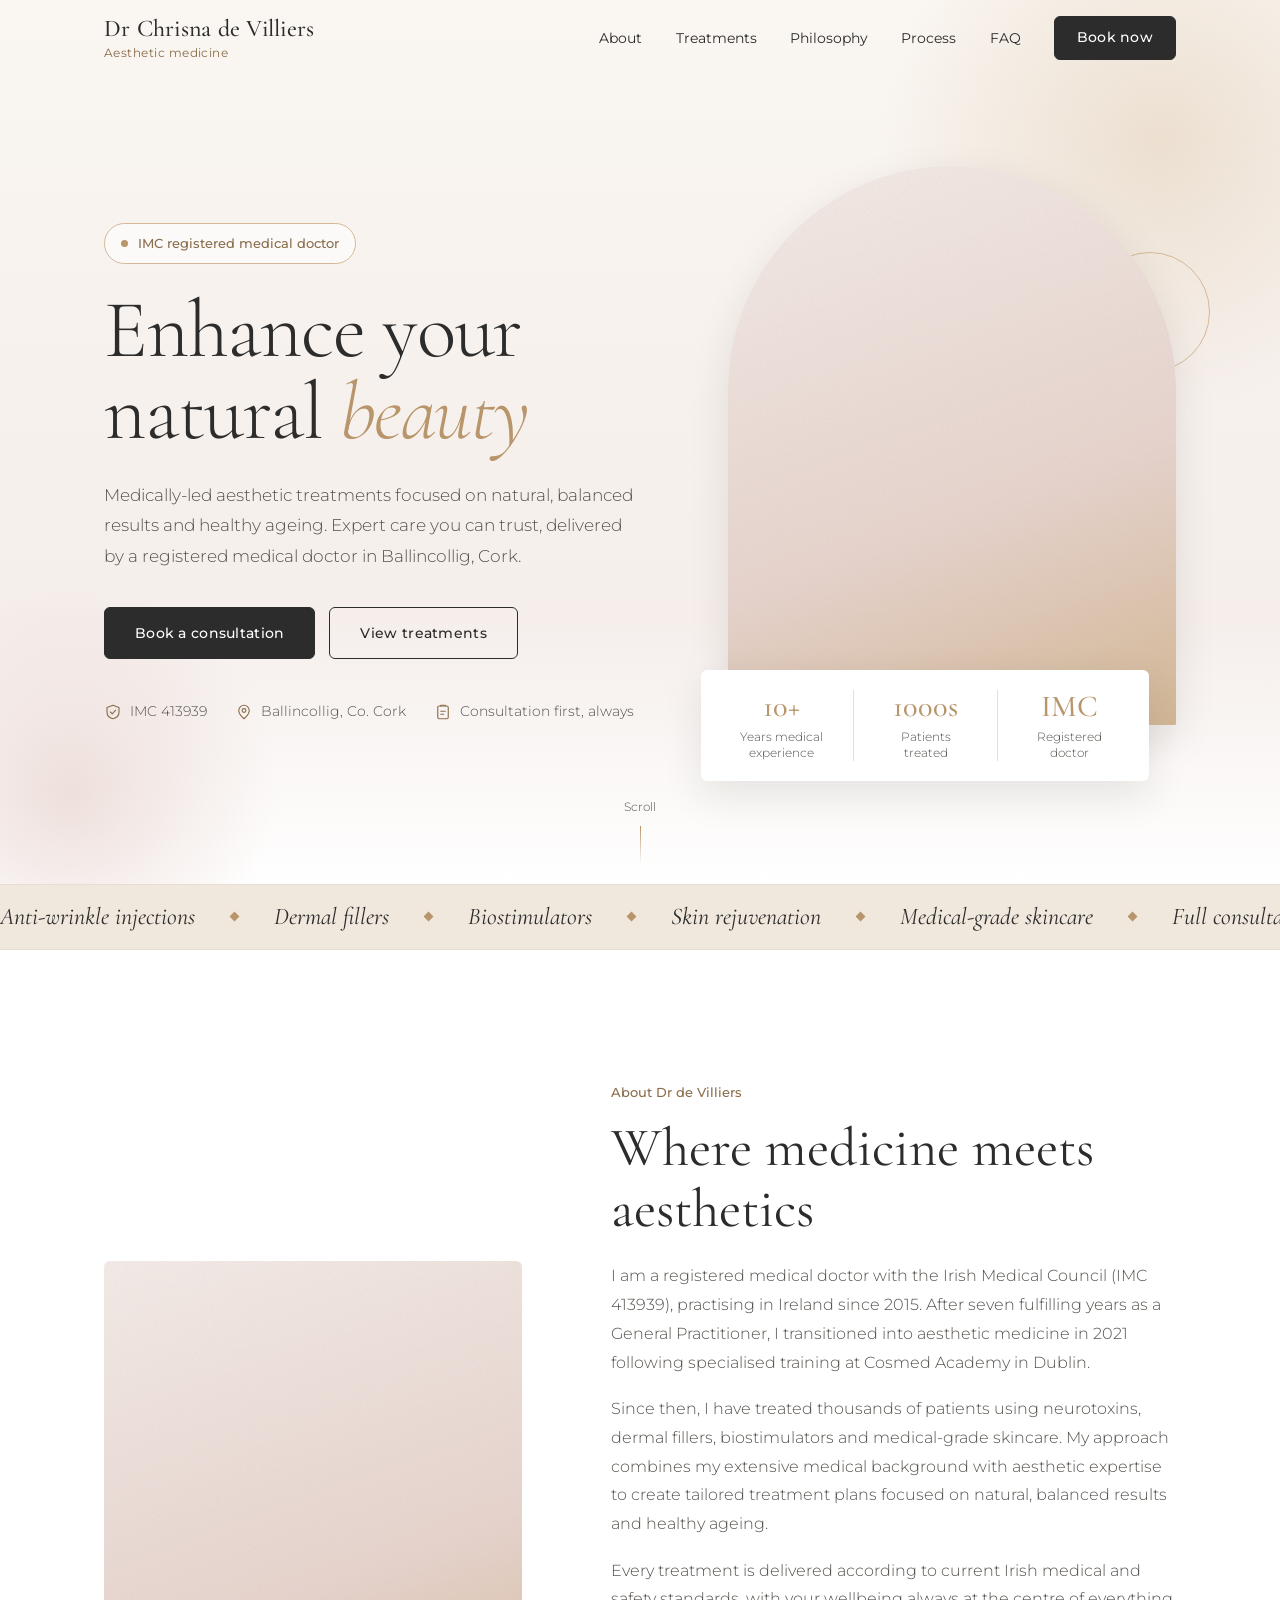
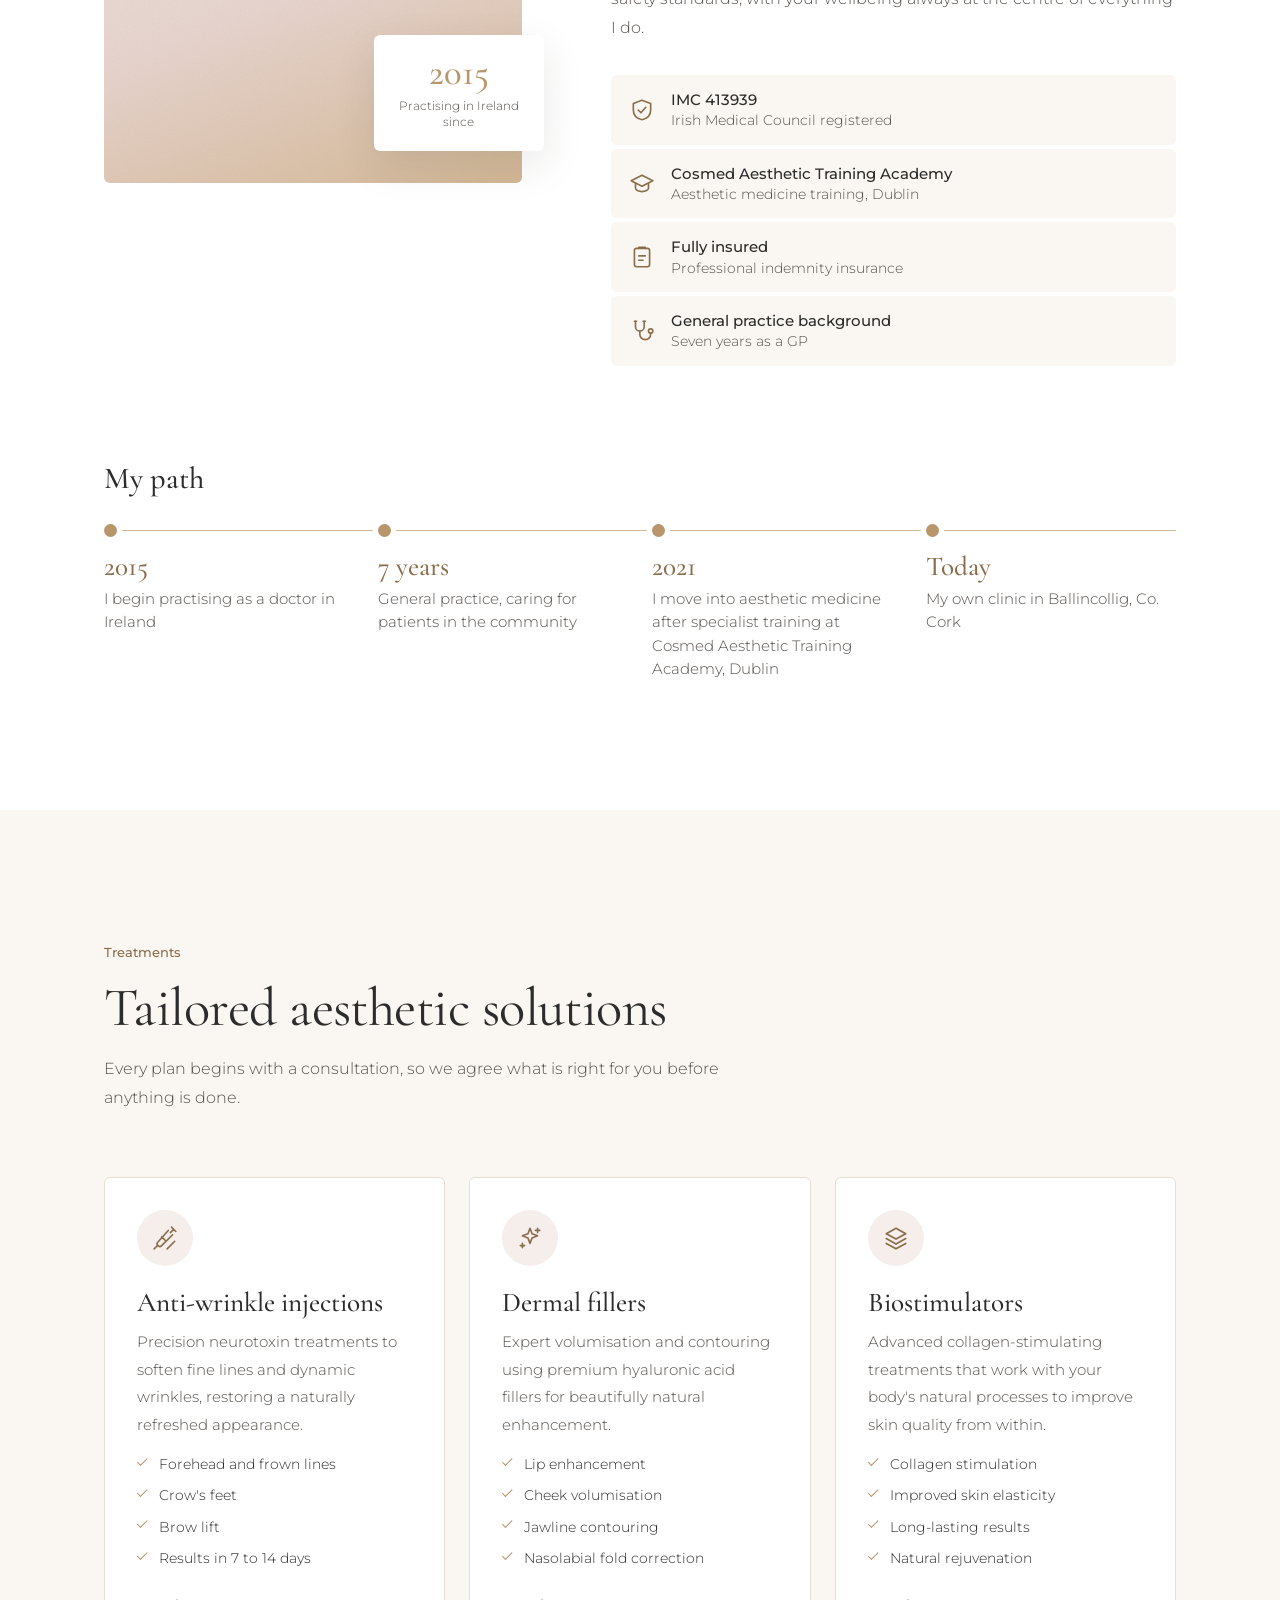
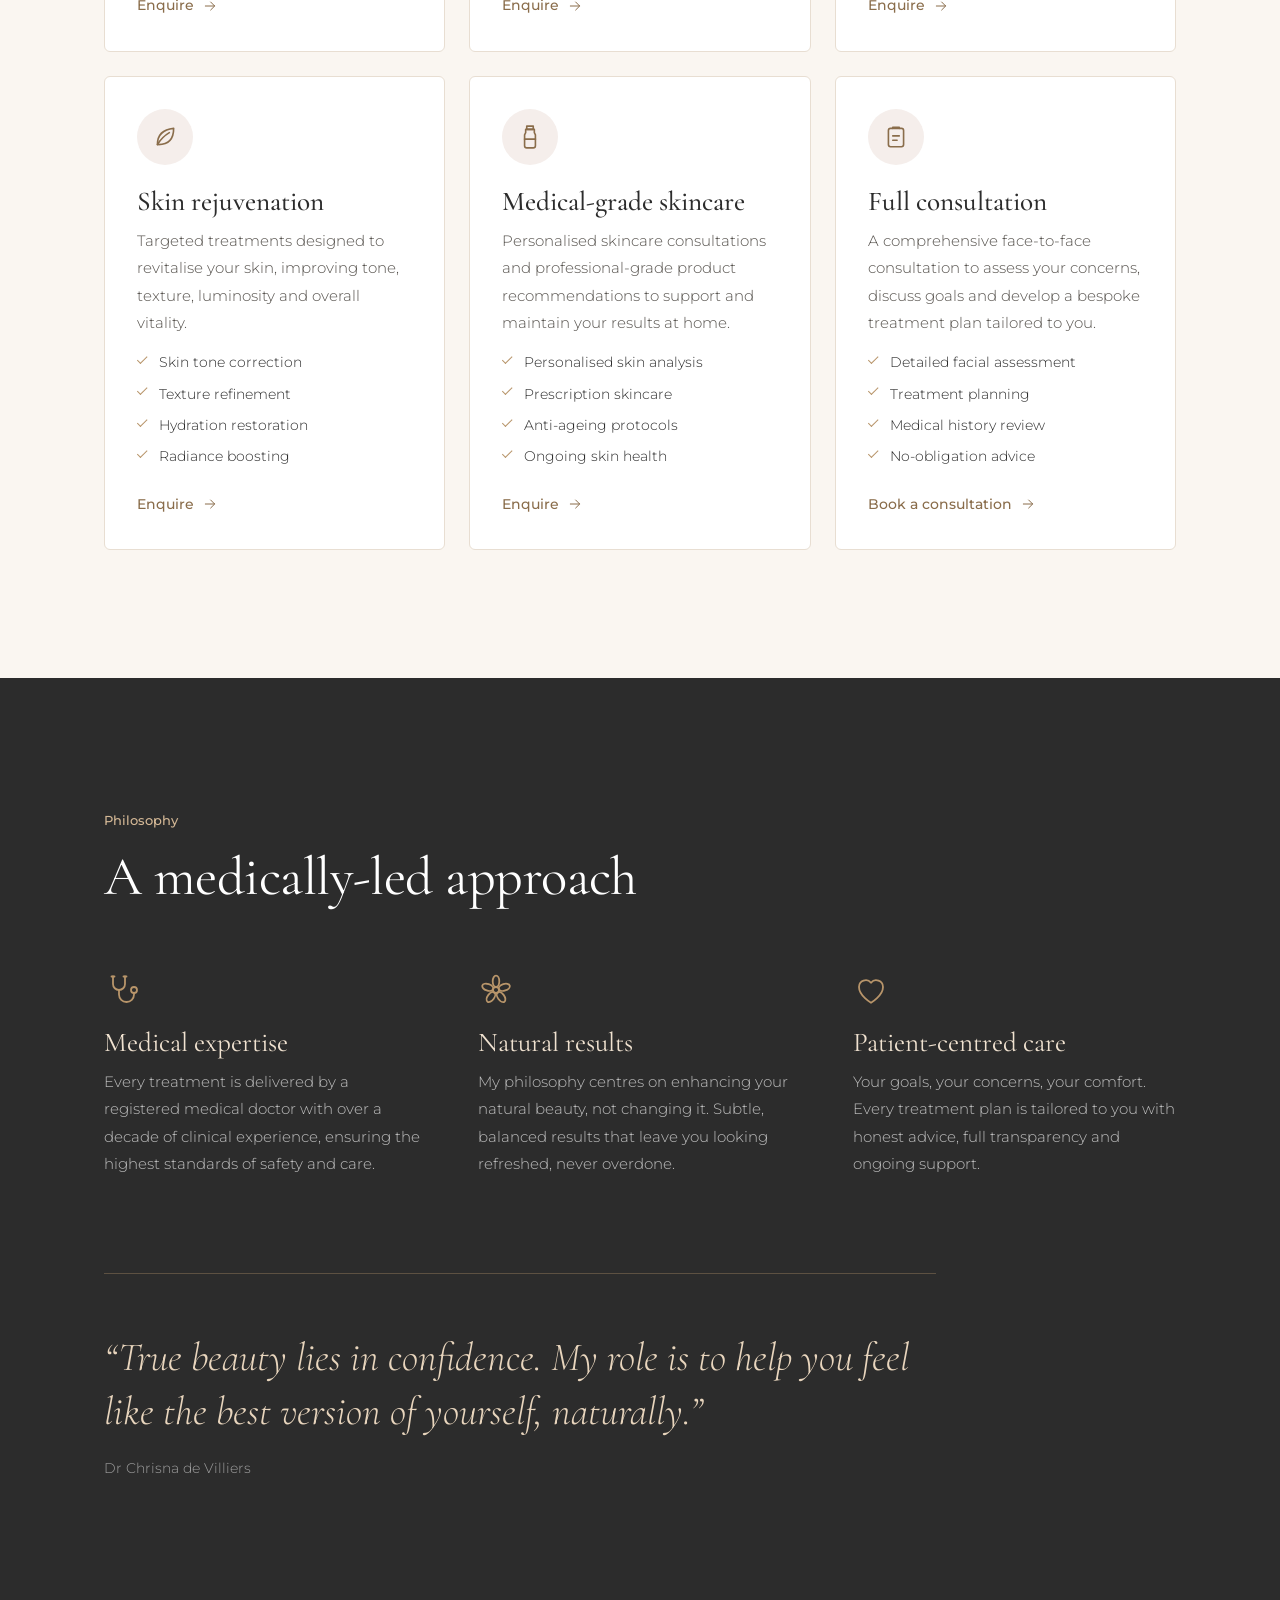
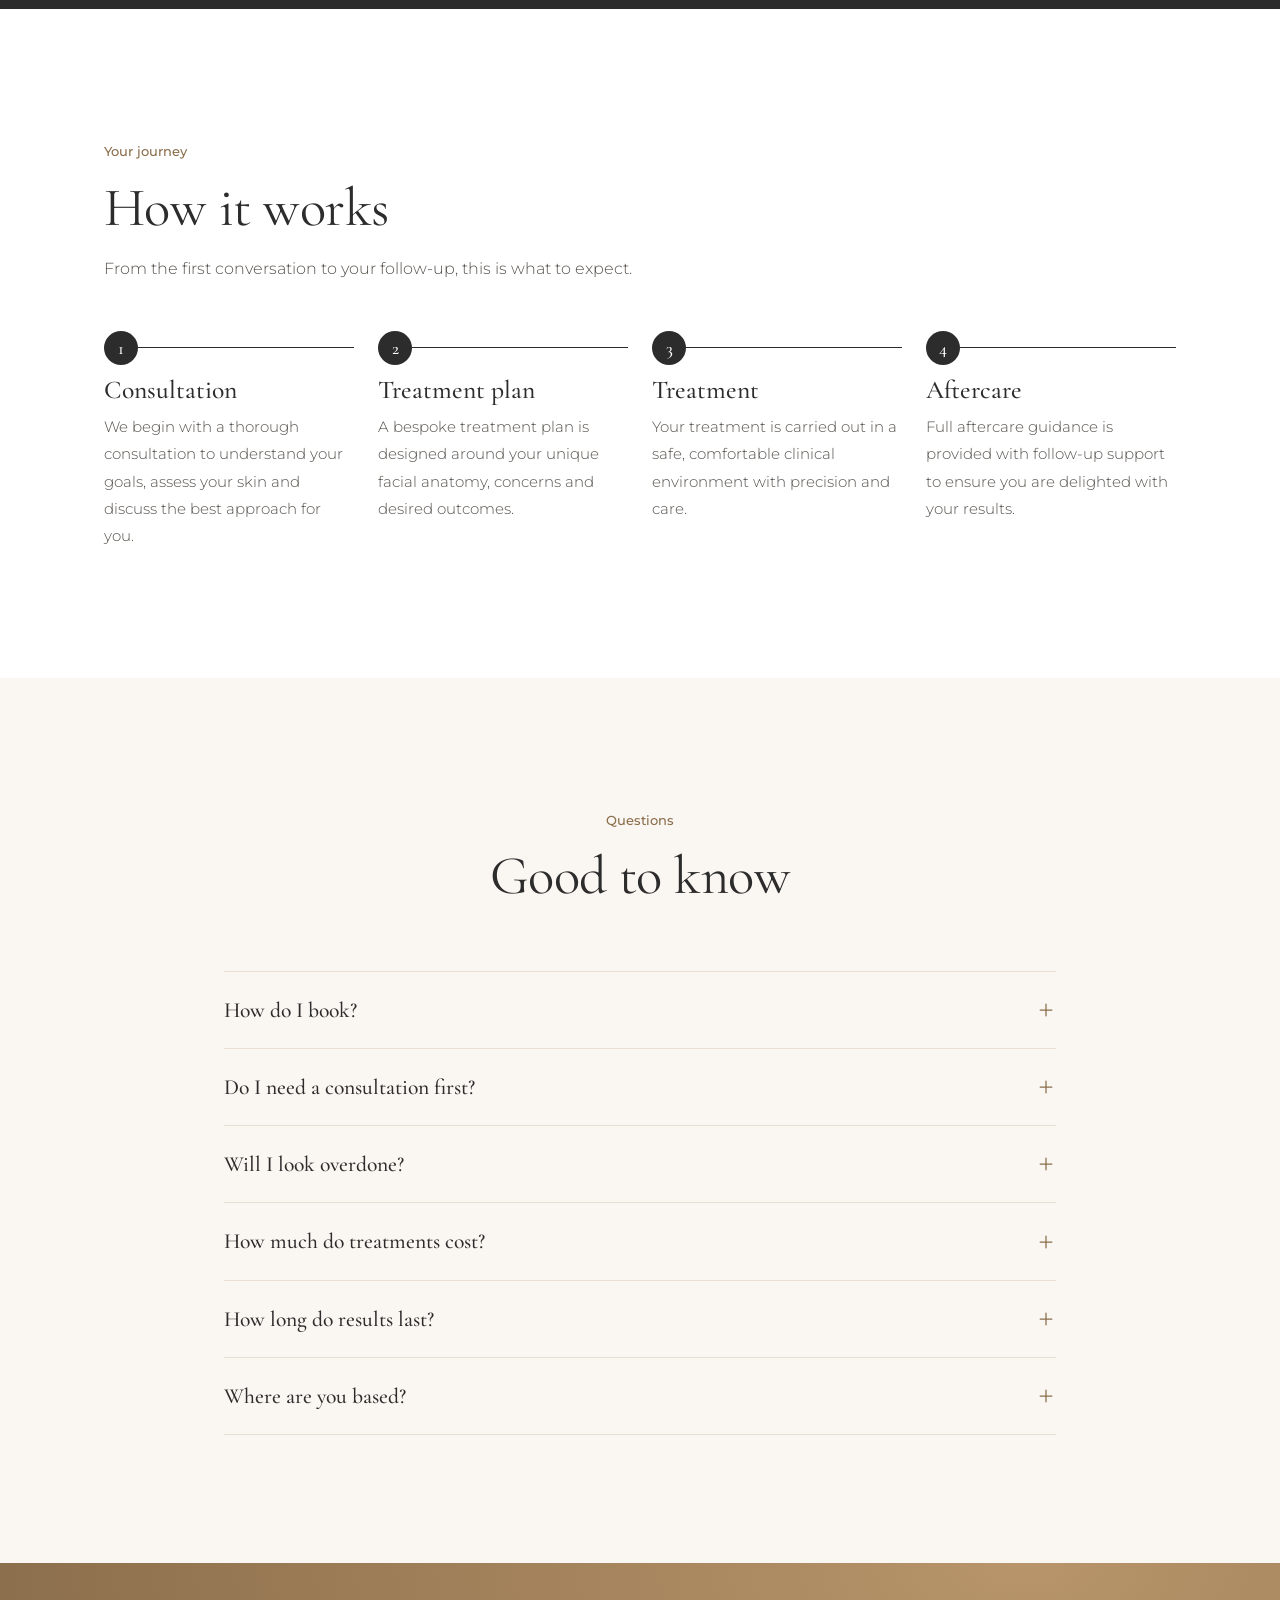
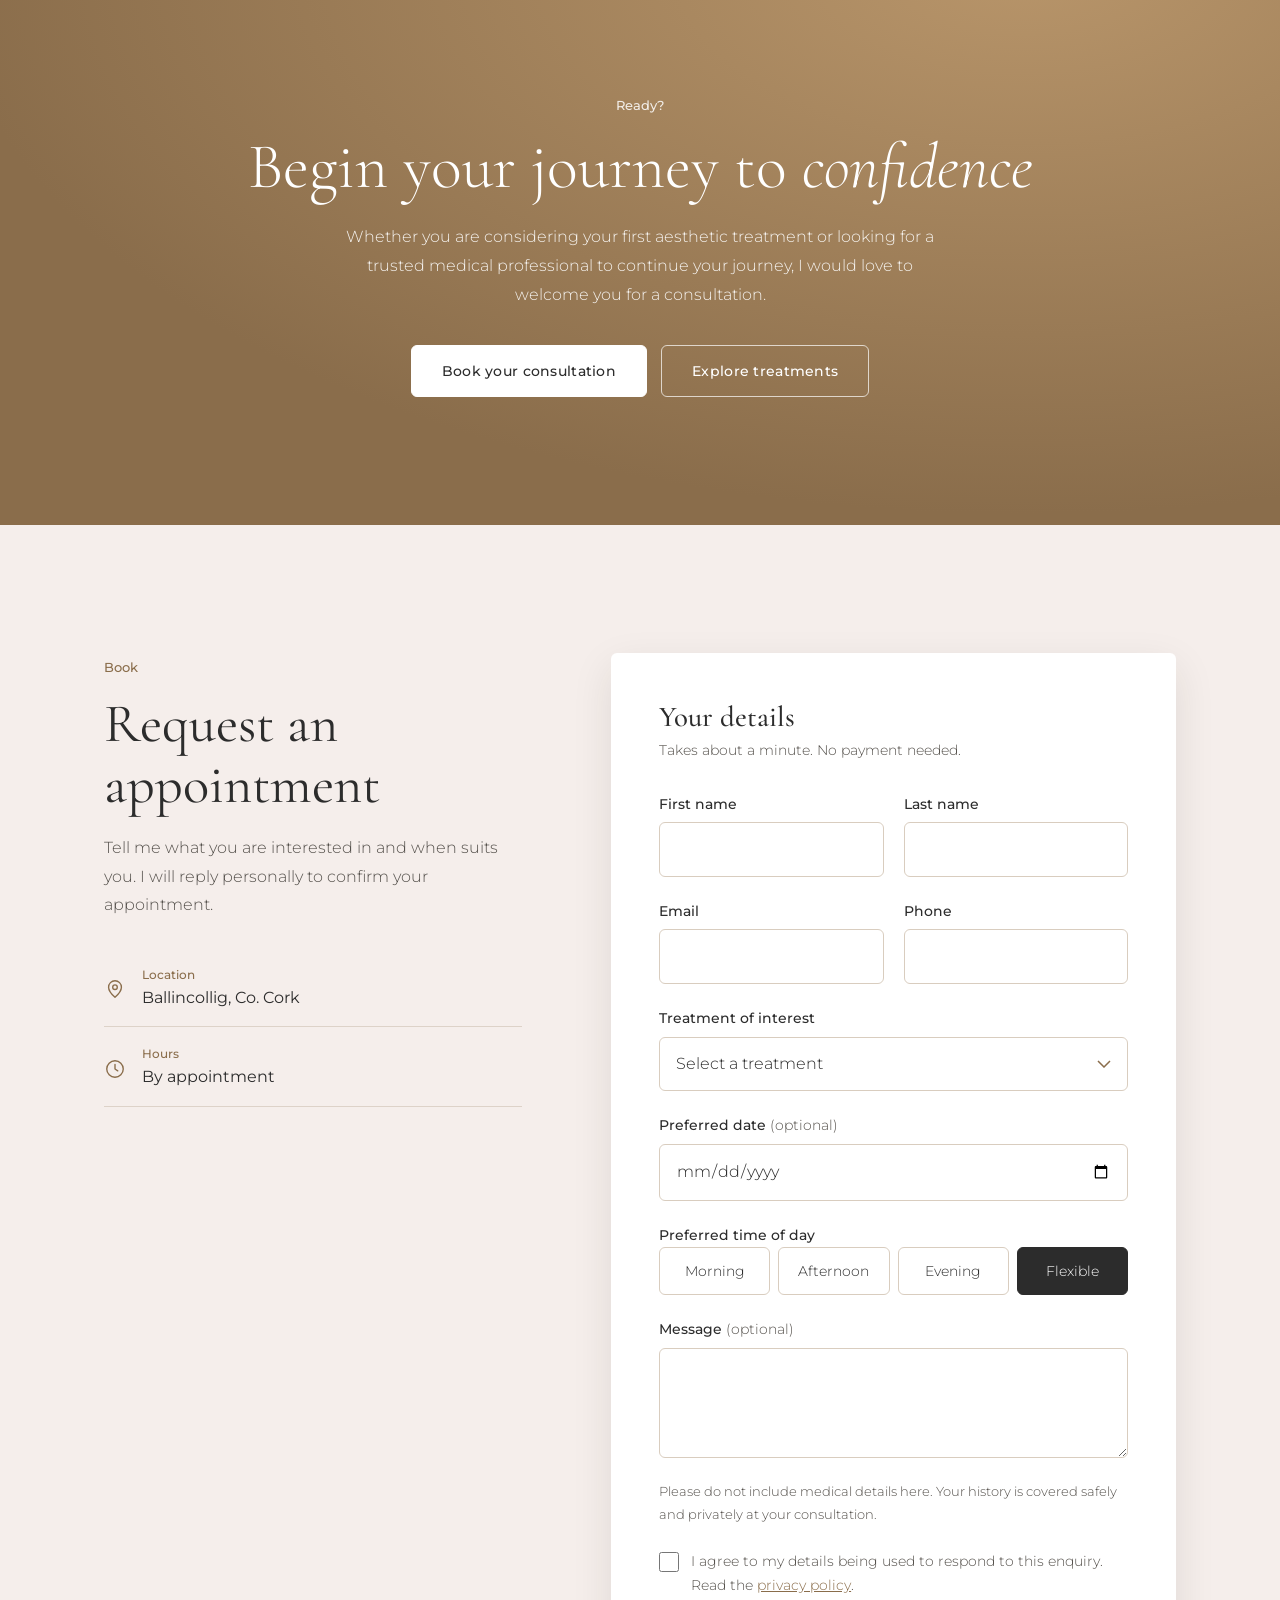
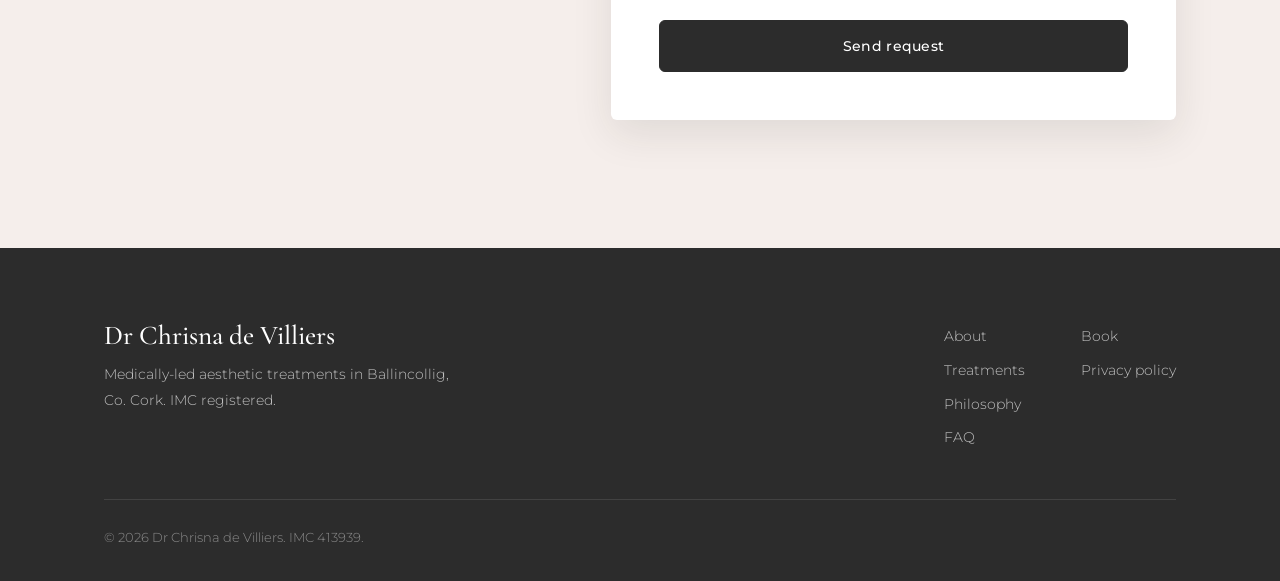
==== index.html @ b148765e "Restore her original features in the new design Back-to-top arrow, treatment strip, 2015 badge, full" ====
<!DOCTYPE html>
<html lang="en-IE">
<head>
    <meta charset="UTF-8">
    <meta name="viewport" content="width=device-width, initial-scale=1">
    <title>Dr Chrisna de Villiers | Aesthetic medicine, Ballincollig, Cork</title>
    <meta name="description" content="Medically-led aesthetic treatments in Ballincollig, Cork by IMC-registered doctor Dr Chrisna de Villiers. Anti-wrinkle injections, dermal fillers, biostimulators and medical-grade skincare.">
    <meta name="theme-color" content="#faf6f1">
    <meta property="og:type" content="website">
    <meta property="og:title" content="Dr Chrisna de Villiers | Aesthetic medicine, Cork">
    <meta property="og:description" content="Natural, balanced results from a registered medical doctor. Ballincollig, Co. Cork.">
    <meta property="og:locale" content="en_IE">
    <link rel="preconnect" href="https://fonts.googleapis.com">
    <link rel="preconnect" href="https://fonts.gstatic.com" crossorigin>
    <link href="https://fonts.googleapis.com/css2?family=Cormorant+Garamond:ital,wght@0,300;0,400;0,500;0,600;1,300;1,400&family=Montserrat:wght@300;400;500&display=swap" rel="stylesheet">
    <link rel="stylesheet" href="style.css">
    <script type="application/ld+json">
    {
        "@context": "https://schema.org",
        "@type": "MedicalBusiness",
        "name": "Dr Chrisna de Villiers, Aesthetic Medicine",
        "description": "Medically-led aesthetic treatments delivered by an IMC-registered doctor.",
        "address": { "@type": "PostalAddress", "addressLocality": "Ballincollig", "addressRegion": "Co. Cork", "addressCountry": "IE" },
        "areaServed": "Cork, Ireland",
        "founder": { "@type": "Physician", "name": "Dr Chrisna de Villiers" }
    }
    </script>
</head>
<body>

<!-- Icon sprite: every icon on the site is drawn here once and reused -->
<svg width="0" height="0" style="position:absolute" aria-hidden="true" focusable="false">
    <symbol id="i-syringe" viewBox="0 0 24 24"><path d="M18 2l4 4M17 7l3-3M19 9L8.7 19.3a2 2 0 01-2.8 0l-.6-.6a2 2 0 010-2.8L15 5M9 11l4 4M5 19l-3 3M14 22l7-7"/></symbol>
    <symbol id="i-sparkle" viewBox="0 0 24 24"><path d="M12 3l1.9 5.1L19 10l-5.1 1.9L12 17l-1.9-5.1L5 10l5.1-1.9z"/><path d="M19 3v4M21 5h-4M5 17v4M7 19H3"/></symbol>
    <symbol id="i-layers" viewBox="0 0 24 24"><path d="M12 3l9 5-9 5-9-5z"/><path d="M3 12.5l9 5 9-5"/><path d="M3 17l9 5 9-5"/></symbol>
    <symbol id="i-leaf" viewBox="0 0 24 24"><path d="M5 19C5 10 10 5 20 4c0 10-5 15-14 15"/><path d="M5 19c3-5 6-8 11-11"/></symbol>
    <symbol id="i-bottle" viewBox="0 0 24 24"><path d="M9 2h6v3H9z"/><path d="M8 5h8v3l1 2v10a2 2 0 01-2 2H9a2 2 0 01-2-2V10l1-2z"/><path d="M7 14h10"/></symbol>
    <symbol id="i-clipboard" viewBox="0 0 24 24"><rect x="5" y="4" width="14" height="17" rx="2"/><path d="M9 4V3h6v1M9 11h6M9 15h4"/></symbol>
    <symbol id="i-steth" viewBox="0 0 24 24"><path d="M6 3v5a4 4 0 008 0V3"/><path d="M5 3h2M13 3h2"/><path d="M10 12v3a5 5 0 0010 0v-1"/><circle cx="20" cy="12" r="2"/></symbol>
    <symbol id="i-flower" viewBox="0 0 24 24"><circle cx="12" cy="12" r="2"/><ellipse cx="12" cy="6.2" rx="2.2" ry="3.8"/><ellipse cx="12" cy="6.2" rx="2.2" ry="3.8" transform="rotate(72 12 12)"/><ellipse cx="12" cy="6.2" rx="2.2" ry="3.8" transform="rotate(144 12 12)"/><ellipse cx="12" cy="6.2" rx="2.2" ry="3.8" transform="rotate(216 12 12)"/><ellipse cx="12" cy="6.2" rx="2.2" ry="3.8" transform="rotate(288 12 12)"/></symbol>
    <symbol id="i-heart" viewBox="0 0 24 24"><path d="M12 20.5S4 15.8 4 10a4.5 4.5 0 018-2.8A4.5 4.5 0 0120 10c0 5.8-8 10.5-8 10.5z"/></symbol>
    <symbol id="i-mail" viewBox="0 0 24 24"><rect x="3" y="5" width="18" height="14" rx="2"/><path d="M3 7l9 6 9-6"/></symbol>
    <symbol id="i-phone" viewBox="0 0 24 24"><path d="M5 4h4l2 5-2.5 1.5a11 11 0 005 5L15 13l5 2v4a2 2 0 01-2 2A16 16 0 013 6a2 2 0 012-2z"/></symbol>
    <symbol id="i-chat" viewBox="0 0 24 24"><path d="M4 5h16v11H9l-5 4z"/><path d="M8.5 9.5h7M8.5 12.5h4"/></symbol>
    <symbol id="i-pin" viewBox="0 0 24 24"><path d="M12 21s7-6.2 7-11a7 7 0 10-14 0c0 4.8 7 11 7 11z"/><circle cx="12" cy="10" r="2.5"/></symbol>
    <symbol id="i-clock" viewBox="0 0 24 24"><circle cx="12" cy="12" r="9"/><path d="M12 7v5l3 2"/></symbol>
    <symbol id="i-calendar" viewBox="0 0 24 24"><rect x="3.5" y="5" width="17" height="15" rx="2"/><path d="M3.5 10h17M8 3v4M16 3v4"/></symbol>
    <symbol id="i-shield" viewBox="0 0 24 24"><path d="M12 3l8 3v6c0 5-3.5 8-8 9-4.5-1-8-4-8-9V6z"/><path d="M8.5 12l2.5 2.5 4.5-5"/></symbol>
    <symbol id="i-cap" viewBox="0 0 24 24"><path d="M2 9l10-5 10 5-10 5z"/><path d="M6 11.5V16c0 1.5 2.7 3 6 3s6-1.5 6-3v-4.5"/></symbol>
    <symbol id="i-arrow" viewBox="0 0 24 24"><path d="M5 12h14M13 6l6 6-6 6"/></symbol>
    <symbol id="i-up" viewBox="0 0 24 24"><path d="M12 19V5M6 11l6-6 6 6"/></symbol>
    <symbol id="i-plus" viewBox="0 0 24 24"><path d="M12 5v14M5 12h14"/></symbol>
</svg>

<a class="skip" href="#main">Skip to content</a>

<header class="site-header" id="siteHeader">
    <div class="wrap header-row">
        <a class="wordmark" href="#top" aria-label="Dr Chrisna de Villiers, home"><b>Dr Chrisna de Villiers</b><small>Aesthetic medicine</small></a>
        <nav class="nav" id="nav" aria-label="Main">
            <ul>
                <li><a href="#about">About</a></li>
                <li><a href="#treatments">Treatments</a></li>
                <li><a href="#approach">Philosophy</a></li>
                <li><a href="#process">Process</a></li>
                <li><a href="#faq">FAQ</a></li>
                <li data-shop-link hidden><a href="#shop">Shop</a></li>
                <li><a class="btn btn-solid btn-sm" href="#book">Book now</a></li>
            </ul>
        </nav>
        <button class="menu-btn" id="menuBtn" type="button" aria-label="Open menu" aria-expanded="false" aria-controls="nav"><span></span><span></span></button>
    </div>
</header>

<main id="main">

    <!-- HERO -->
    <section class="hero" id="top">
        <div class="wrap hero-grid">
            <div class="hero-copy">
                <span class="badge">IMC registered medical doctor</span>
                <h1 class="hero-title">Enhance your natural <em>beauty</em></h1>
                <p class="hero-sub">Medically-led aesthetic treatments focused on natural, balanced results and healthy ageing. Expert care you can trust, delivered by a registered medical doctor in Ballincollig, Cork.</p>
                <div class="hero-actions">
                    <a class="btn btn-solid" href="#book">Book a consultation</a>
                    <a class="btn btn-ghost" href="#treatments">View treatments</a>
                </div>
                <ul class="hero-trust">
                    <li><svg class="icon"><use href="#i-shield"/></svg>IMC 413939</li>
                    <li><svg class="icon"><use href="#i-pin"/></svg>Ballincollig, Co. Cork</li>
                    <li><svg class="icon"><use href="#i-clipboard"/></svg>Consultation first, always</li>
                </ul>
            </div>
            <div class="hero-visual">
                <!-- Her portrait: upload images/hero.jpg and it replaces this placeholder automatically -->
                <div class="arch photo">
                    <img src="images/hero.jpg" alt="Dr Chrisna de Villiers" fetchpriority="high"
                         onerror="this.onerror=function(){this.remove()};this.alt='';this.src='https://images.unsplash.com/photo-1782159981479-0fafb56d3cd6?auto=format&fit=crop&w=1000&q=75'">
                </div>
                <div class="stats">
                    <div class="stat"><b>10+</b><span>Years medical<br>experience</span></div>
                    <div class="stat"><b>1000s</b><span>Patients<br>treated</span></div>
                    <div class="stat"><b>IMC</b><span>Registered<br>doctor</span></div>
                </div>
            </div>
        </div>
        <a class="scroll-cue" href="#about" aria-label="Scroll to About"><span>Scroll</span><i></i></a>
    </section>

    <!-- TREATMENT STRIP -->
    <div class="marquee" aria-hidden="true">
        <div class="marquee-track">
            <ul><li>Anti-wrinkle injections</li><li>Dermal fillers</li><li>Biostimulators</li><li>Skin rejuvenation</li><li>Medical-grade skincare</li><li>Full consultation</li></ul>
            <ul><li>Anti-wrinkle injections</li><li>Dermal fillers</li><li>Biostimulators</li><li>Skin rejuvenation</li><li>Medical-grade skincare</li><li>Full consultation</li></ul>
        </div>
    </div>

    <!-- ABOUT -->
    <section class="section" id="about">
        <div class="wrap about-grid">
            <!-- Second photo: upload images/about.jpg -->
            <div class="about-media">
                <div class="about-photo photo">
                    <img src="images/about.jpg" alt="Dr Chrisna de Villiers at work" loading="lazy"
                         onerror="this.onerror=function(){this.remove()};this.alt='';this.src='https://images.unsplash.com/photo-1785861485926-93a13556d656?auto=format&fit=crop&w=1000&q=75'">
                </div>
                <div class="about-year"><b>2015</b><span>Practising in Ireland since</span></div>
            </div>
            <div class="about-copy">
                <span class="kicker">About Dr de Villiers</span>
                <h2>Where medicine meets aesthetics</h2>
                <p>I am a registered medical doctor with the Irish Medical Council (IMC 413939), practising in Ireland since 2015. After seven fulfilling years as a General Practitioner, I transitioned into aesthetic medicine in 2021 following specialised training at Cosmed Academy in Dublin.</p>
                <p>Since then, I have treated thousands of patients using neurotoxins, dermal fillers, biostimulators and medical-grade skincare. My approach combines my extensive medical background with aesthetic expertise to create tailored treatment plans focused on natural, balanced results and healthy ageing.</p>
                <p>Every treatment is delivered according to current Irish medical and safety standards, with your wellbeing always at the centre of everything I do.</p>
                <ul class="creds">
                    <li><svg class="icon"><use href="#i-shield"/></svg><div><b>IMC 413939</b><span>Irish Medical Council registered</span></div></li>
                    <li><svg class="icon"><use href="#i-cap"/></svg><div><b>Cosmed Aesthetic Training Academy</b><span>Aesthetic medicine training, Dublin</span></div></li>
                    <li><svg class="icon"><use href="#i-clipboard"/></svg><div><b>Fully insured</b><span>Professional indemnity insurance</span></div></li>
                    <li><svg class="icon"><use href="#i-steth"/></svg><div><b>General practice background</b><span>Seven years as a GP</span></div></li>
                </ul>
            </div>
        </div>
        <div class="wrap path-wrap">
            <h3 class="path-title">My path</h3>
            <ol class="path">
                <li><b>2015</b><span>I begin practising as a doctor in Ireland</span></li>
                <li><b>7 years</b><span>General practice, caring for patients in the community</span></li>
                <li><b>2021</b><span>I move into aesthetic medicine after specialist training at Cosmed Aesthetic Training Academy, Dublin</span></li>
                <li><b>Today</b><span>My own clinic in Ballincollig, Co. Cork</span></li>
            </ol>
        </div>
    </section>

    <!-- TREATMENTS -->
    <section class="section bg-cream" id="treatments">
        <div class="wrap">
            <div class="head">
                <span class="kicker">Treatments</span>
                <h2>Tailored aesthetic solutions</h2>
                <p>Every plan begins with a consultation, so we agree what is right for you before anything is done.</p>
            </div>
            <div class="treat-grid">
                <article class="card treat">
                    <span class="icon-disc"><svg class="icon"><use href="#i-syringe"/></svg></span>
                    <h3>Anti-wrinkle injections</h3>
                    <p>Precision neurotoxin treatments to soften fine lines and dynamic wrinkles, restoring a naturally refreshed appearance.</p>
                    <ul class="ticks"><li>Forehead and frown lines</li><li>Crow's feet</li><li>Brow lift</li><li>Results in 7 to 14 days</li></ul>
                    <a class="more" href="#book" data-treatment="Anti-wrinkle injections">Enquire <svg class="icon"><use href="#i-arrow"/></svg></a>
                </article>
                <article class="card treat">
                    <span class="icon-disc"><svg class="icon"><use href="#i-sparkle"/></svg></span>
                    <h3>Dermal fillers</h3>
                    <p>Expert volumisation and contouring using premium hyaluronic acid fillers for beautifully natural enhancement.</p>
                    <ul class="ticks"><li>Lip enhancement</li><li>Cheek volumisation</li><li>Jawline contouring</li><li>Nasolabial fold correction</li></ul>
                    <a class="more" href="#book" data-treatment="Dermal fillers">Enquire <svg class="icon"><use href="#i-arrow"/></svg></a>
                </article>
                <article class="card treat">
                    <span class="icon-disc"><svg class="icon"><use href="#i-layers"/></svg></span>
                    <h3>Biostimulators</h3>
                    <p>Advanced collagen-stimulating treatments that work with your body's natural processes to improve skin quality from within.</p>
                    <ul class="ticks"><li>Collagen stimulation</li><li>Improved skin elasticity</li><li>Long-lasting results</li><li>Natural rejuvenation</li></ul>
                    <a class="more" href="#book" data-treatment="Biostimulators">Enquire <svg class="icon"><use href="#i-arrow"/></svg></a>
                </article>
                <article class="card treat">
                    <span class="icon-disc"><svg class="icon"><use href="#i-leaf"/></svg></span>
                    <h3>Skin rejuvenation</h3>
                    <p>Targeted treatments designed to revitalise your skin, improving tone, texture, luminosity and overall vitality.</p>
                    <ul class="ticks"><li>Skin tone correction</li><li>Texture refinement</li><li>Hydration restoration</li><li>Radiance boosting</li></ul>
                    <a class="more" href="#book" data-treatment="Skin rejuvenation">Enquire <svg class="icon"><use href="#i-arrow"/></svg></a>
                </article>
                <article class="card treat">
                    <span class="icon-disc"><svg class="icon"><use href="#i-bottle"/></svg></span>
                    <h3>Medical-grade skincare</h3>
                    <p>Personalised skincare consultations and professional-grade product recommendations to support and maintain your results at home.</p>
                    <ul class="ticks"><li>Personalised skin analysis</li><li>Prescription skincare</li><li>Anti-ageing protocols</li><li>Ongoing skin health</li></ul>
                    <a class="more" href="#book" data-treatment="Medical-grade skincare">Enquire <svg class="icon"><use href="#i-arrow"/></svg></a>
                </article>
                <article class="card treat">
                    <span class="icon-disc"><svg class="icon"><use href="#i-clipboard"/></svg></span>
                    <h3>Full consultation</h3>
                    <p>A comprehensive face-to-face consultation to assess your concerns, discuss goals and develop a bespoke treatment plan tailored to you.</p>
                    <ul class="ticks"><li>Detailed facial assessment</li><li>Treatment planning</li><li>Medical history review</li><li>No-obligation advice</li></ul>
                    <a class="more" href="#book" data-treatment="Full consultation">Book a consultation <svg class="icon"><use href="#i-arrow"/></svg></a>
                </article>
            </div>
        </div>
    </section>

    <!-- APPROACH -->
    <section class="section bg-dark" id="approach">
        <div class="wrap">
            <div class="head">
                <span class="kicker">Philosophy</span>
                <h2>A medically-led approach</h2>
            </div>
            <div class="pillars">
                <div class="pillar">
                    <svg class="icon"><use href="#i-steth"/></svg>
                    <h3>Medical expertise</h3>
                    <p>Every treatment is delivered by a registered medical doctor with over a decade of clinical experience, ensuring the highest standards of safety and care.</p>
                </div>
                <div class="pillar">
                    <svg class="icon"><use href="#i-flower"/></svg>
                    <h3>Natural results</h3>
                    <p>My philosophy centres on enhancing your natural beauty, not changing it. Subtle, balanced results that leave you looking refreshed, never overdone.</p>
                </div>
                <div class="pillar">
                    <svg class="icon"><use href="#i-heart"/></svg>
                    <h3>Patient-centred care</h3>
                    <p>Your goals, your concerns, your comfort. Every treatment plan is tailored to you with honest advice, full transparency and ongoing support.</p>
                </div>
            </div>
            <figure class="quote">
                <blockquote>&ldquo;True beauty lies in confidence. My role is to help you feel like the best version of yourself, naturally.&rdquo;</blockquote>
                <cite>Dr Chrisna de Villiers</cite>
            </figure>
        </div>
    </section>

    <!-- PROCESS -->
    <section class="section" id="process">
        <div class="wrap">
            <div class="head">
                <span class="kicker">Your journey</span>
                <h2>How it works</h2>
                <p>From the first conversation to your follow-up, this is what to expect.</p>
            </div>
            <ol class="steps">
                <li class="step"><h3>Consultation</h3><p>We begin with a thorough consultation to understand your goals, assess your skin and discuss the best approach for you.</p></li>
                <li class="step"><h3>Treatment plan</h3><p>A bespoke treatment plan is designed around your unique facial anatomy, concerns and desired outcomes.</p></li>
                <li class="step"><h3>Treatment</h3><p>Your treatment is carried out in a safe, comfortable clinical environment with precision and care.</p></li>
                <li class="step"><h3>Aftercare</h3><p>Full aftercare guidance is provided with follow-up support to ensure you are delighted with your results.</p></li>
            </ol>
        </div>
    </section>

    <!-- SHOP: appears automatically when products.js has products -->
    <section class="section bg-cream" id="shop" hidden>
        <div class="wrap">
            <div class="head">
                <span class="kicker">Skincare</span>
                <h2>Shop</h2>
                <p>Professional-grade skincare, recommended by Dr de Villiers.</p>
            </div>
            <div class="shop-grid" id="shopGrid"></div>
        </div>
    </section>

    <!-- FAQ -->
    <section class="section bg-cream" id="faq">
        <div class="wrap">
            <div class="head center">
                <span class="kicker">Questions</span>
                <h2>Good to know</h2>
            </div>
            <div class="faq">
                <details>
                    <summary>How do I book?<svg class="icon"><use href="#i-plus"/></svg></summary>
                    <p>Send a request using the form below with your preferred date and time of day. Dr de Villiers replies personally to confirm your appointment. You can also message on WhatsApp or call if you prefer.</p>
                </details>
                <details>
                    <summary>Do I need a consultation first?<svg class="icon"><use href="#i-plus"/></svg></summary>
                    <p>Yes. Every treatment plan begins with a consultation, so your goals, medical history and options are discussed before anything is done. There is no obligation to proceed.</p>
                </details>
                <details>
                    <summary>Will I look overdone?<svg class="icon"><use href="#i-plus"/></svg></summary>
                    <p>No. The aim is to enhance your natural features, not change them. You will get honest advice, including when a treatment is not the right choice for you.</p>
                </details>
                <details>
                    <summary>How much do treatments cost?<svg class="icon"><use href="#i-plus"/></svg></summary>
                    <p>Cost depends on the treatment and your individual plan. You will be given clear pricing when your appointment is confirmed or at your consultation, before any treatment goes ahead.</p>
                </details>
                <details>
                    <summary>How long do results last?<svg class="icon"><use href="#i-plus"/></svg></summary>
                    <p>It varies by treatment and by person. Your expected results, timelines and any follow-up are explained at your consultation.</p>
                </details>
                <details>
                    <summary>Where are you based?<svg class="icon"><use href="#i-plus"/></svg></summary>
                    <p>In Ballincollig, Co. Cork. The full address and directions are sent with your appointment confirmation.</p>
                </details>
            </div>
        </div>
    </section>

    <!-- CALL TO ACTION -->
    <section class="cta" id="cta">
        <div class="wrap">
            <span class="kicker">Ready?</span>
            <h2>Begin your journey to <em>confidence</em></h2>
            <p>Whether you are considering your first aesthetic treatment or looking for a trusted medical professional to continue your journey, I would love to welcome you for a consultation.</p>
            <div class="cta-actions">
                <a class="btn btn-light" href="#book">Book your consultation</a>
                <a class="btn btn-outline-light" href="#treatments">Explore treatments</a>
            </div>
        </div>
    </section>

    <!-- BOOK -->
    <section class="section bg-rose" id="book">
        <div class="wrap book-grid">
            <div class="book-copy">
                <span class="kicker">Book</span>
                <h2>Request an appointment</h2>
                <p>Tell me what you are interested in and when suits you. I will reply personally to confirm your appointment.</p>
                <ul class="contact-list">
                    <li data-hide-if-empty><svg class="icon"><use href="#i-mail"/></svg><div><small>Email</small><a class="val" data-cfg="email" href="#"></a></div></li>
                    <li data-hide-if-empty><svg class="icon"><use href="#i-phone"/></svg><div><small>Phone</small><a class="val" data-cfg="phone" href="#"></a></div></li>
                    <li><svg class="icon"><use href="#i-pin"/></svg><div><small>Location</small><span class="val">Ballincollig, Co. Cork</span></div></li>
                    <li><svg class="icon"><use href="#i-clock"/></svg><div><small>Hours</small><span class="val">By appointment</span></div></li>
                </ul>
                <div class="quick" data-hide-if-empty>
                    <a class="btn btn-ghost" data-cfg="whatsapp" href="#"><svg class="icon"><use href="#i-chat"/></svg>WhatsApp</a>
                    <a class="btn btn-ghost" data-cfg="phone" data-show="false" href="#"><svg class="icon"><use href="#i-phone"/></svg>Call</a>
                </div>
            </div>

            <form class="book-form" id="enquiryForm" novalidate>
                <h3>Your details</h3>
                <p class="lead">Takes about a minute. No payment needed.</p>
                <div class="hp" aria-hidden="true"><label>Leave this empty <input type="text" name="botcheck" tabindex="-1" autocomplete="off"></label></div>
                <div class="form-grid">
                    <div class="field"><label for="firstName">First name</label><input class="control" id="firstName" name="first_name" type="text" required autocomplete="given-name"></div>
                    <div class="field"><label for="lastName">Last name</label><input class="control" id="lastName" name="last_name" type="text" required autocomplete="family-name"></div>
                    <div class="field"><label for="email">Email</label><input class="control" id="email" name="email" type="email" required autocomplete="email" inputmode="email"></div>
                    <div class="field"><label for="phone">Phone</label><input class="control" id="phone" name="phone" type="tel" required autocomplete="tel" inputmode="tel"></div>
                    <div class="field span2">
                        <label for="treatment">Treatment of interest</label>
                        <select class="control" id="treatment" name="treatment" required>
                            <option value="">Select a treatment</option>
                            <option>Anti-wrinkle injections</option>
                            <option>Dermal fillers</option>
                            <option>Biostimulators</option>
                            <option>Skin rejuvenation</option>
                            <option>Medical-grade skincare</option>
                            <option>Full consultation</option>
                            <option>Not sure, I need advice</option>
                        </select>
                    </div>
                    <div class="field span2">
                        <label for="date">Preferred date <span class="opt">(optional)</span></label>
                        <input class="control" id="date" name="preferred_date" type="date">
                    </div>
                    <fieldset class="field span2 chips-wrap" style="border:0">
                        <legend class="legend">Preferred time of day</legend>
                        <div class="chips">
                            <label class="chip"><input type="radio" name="preferred_time" value="Morning"><span>Morning</span></label>
                            <label class="chip"><input type="radio" name="preferred_time" value="Afternoon"><span>Afternoon</span></label>
                            <label class="chip"><input type="radio" name="preferred_time" value="Evening"><span>Evening</span></label>
                            <label class="chip"><input type="radio" name="preferred_time" value="Flexible" checked><span>Flexible</span></label>
                        </div>
                    </fieldset>
                    <div class="field span2"><label for="message">Message <span class="opt">(optional)</span></label><textarea class="control" id="message" name="message"></textarea></div>
                    <p class="form-note span2">Please do not include medical details here. Your history is covered safely and privately at your consultation.</p>
                    <label class="consent span2"><input type="checkbox" id="consent" name="consent" required><span>I agree to my details being used to respond to this enquiry. Read the <a href="privacy.html">privacy policy</a>.</span></label>
                    <div class="status span2" id="formStatus" role="status" aria-live="polite"></div>
                    <div class="span2"><button class="btn btn-solid" type="submit" id="formSubmit" style="width:100%">Send request</button></div>
                </div>
            </form>
        </div>
    </section>
</main>

<footer class="site-footer">
    <div class="wrap">
        <div class="footer-top">
            <div>
                <div class="footer-name">Dr Chrisna de Villiers</div>
                <p class="footer-desc">Medically-led aesthetic treatments in Ballincollig, Co. Cork. IMC registered.</p>
            </div>
            <div class="footer-links">
                <ul>
                    <li><a href="#about">About</a></li>
                    <li><a href="#treatments">Treatments</a></li>
                    <li><a href="#approach">Philosophy</a></li>
                    <li><a href="#faq">FAQ</a></li>
                </ul>
                <ul>
                    <li><a href="#book">Book</a></li>
                    <li><a href="privacy.html">Privacy policy</a></li>
                    <li><a data-cfg="instagram" href="#" hidden>Instagram</a></li>
                </ul>
            </div>
        </div>
        <p class="footer-bottom">&copy; 2026 Dr Chrisna de Villiers. IMC 413939.</p>
    </div>
</footer>

<!-- Back to top -->
<button class="to-top" id="toTop" type="button" aria-label="Back to top"><svg class="icon"><use href="#i-up"/></svg></button>

<!-- Mobile booking bar: only the buttons she has set up appear -->
<div class="dock" id="dock">
    <a class="btn btn-ghost" data-cfg="phone" data-show="false" href="#" aria-label="Call"><svg class="icon"><use href="#i-phone"/></svg>Call</a>
    <a class="btn btn-ghost" data-cfg="whatsapp" href="#" aria-label="WhatsApp"><svg class="icon"><use href="#i-chat"/></svg>Chat</a>
    <a class="btn btn-solid" href="#book">Book now</a>
</div>

<script src="config.js"></script>
<script src="products.js"></script>
<script src="script.js" defer></script>
</body>
</html>
---- style.css ----
/* Dr Chrisna de Villiers
   Tiny design system, no build step.
   1 tokens  2 base  3 layout  4 components  5 sections  6 responsive */

@layer tokens, base, layout, components, sections, responsive;

/* ============ 1. TOKENS ============ */
@layer tokens {
    :root {
        /* her palette */
        --gold: #b8956a;
        --gold-light: #d4b896;
        --gold-dark: #8a6d4b;
        --cream: #faf6f1;
        --cream-dark: #f0e8dd;
        --rose: #e8d5d0;
        --rose-light: #f5eeeb;
        --sage: #c5cfc0;
        --charcoal: #2c2c2c;
        --charcoal-soft: #55514c;
        --white: #fff;
        --line: #e8ded2;

        --serif: 'Cormorant Garamond', Georgia, 'Times New Roman', serif;
        --sans: 'Montserrat', system-ui, -apple-system, 'Segoe UI', sans-serif;

        --wrap: 1200px;
        --gut: clamp(20px, 5vw, 64px);
        --section: clamp(72px, 10vw, 136px);
        --radius: 6px;
        --shadow-sm: 0 2px 14px rgba(44, 36, 28, 0.06);
        --shadow-md: 0 14px 40px rgba(44, 36, 28, 0.1);
        --ease: cubic-bezier(0.22, 0.61, 0.36, 1);
        --header-h: 76px;
        --grain: url("data:image/svg+xml;utf8,<svg xmlns='http://www.w3.org/2000/svg' width='180' height='180'><filter id='n'><feTurbulence type='fractalNoise' baseFrequency='.85' numOctaves='2' stitchTiles='stitch'/><feColorMatrix values='0 0 0 0 .45  0 0 0 0 .36  0 0 0 0 .26  0 0 0 .14 0'/></filter><rect width='100%25' height='100%25' filter='url(%23n)'/></svg>");
    }
}

/* ============ 2. BASE ============ */
@layer base {
    *, *::before, *::after { margin: 0; padding: 0; box-sizing: border-box; }
    html { scroll-behavior: smooth; scroll-padding-top: calc(var(--header-h) + 8px); -webkit-text-size-adjust: 100%; }
    html.menu-open { overflow: hidden; }
    body {
        font: 300 1rem/1.8 var(--sans);
        color: var(--charcoal);
        background: var(--white);
        -webkit-font-smoothing: antialiased;
        overflow-x: clip;
    }
    img, svg { display: block; max-width: 100%; }
    a { color: inherit; }
    ul, ol { list-style: none; }
    button, input, select, textarea { font: inherit; color: inherit; }
    [hidden] { display: none !important; }
    h1, h2, h3 { font-family: var(--serif); font-weight: 400; line-height: 1.12; }
    :focus-visible { outline: 2px solid var(--gold-dark); outline-offset: 3px; }
    ::selection { background: var(--rose); }
    .skip { position: absolute; left: -999px; top: 8px; z-index: 3000; background: var(--charcoal); color: #fff; padding: 10px 16px; }
    .skip:focus { left: 8px; }
    .icon { width: 1em; height: 1em; fill: none; stroke: currentColor; stroke-width: 1.5; stroke-linecap: round; stroke-linejoin: round; flex: none; }
}

/* ============ 3. LAYOUT HELPERS ============ */
@layer layout {
    .wrap { width: 100%; max-width: var(--wrap); margin-inline: auto; padding-inline: var(--gut); }
    .section { padding-block: var(--section); }
    .bg-cream { background: var(--cream); }
    .bg-rose { background: var(--rose-light); }
    .bg-dark { background: var(--charcoal); color: #fff; }
    .head { max-width: 40rem; margin-bottom: clamp(36px, 5vw, 64px); }
    .head.center { margin-inline: auto; text-align: center; }
    .head h2 { font-size: clamp(2.2rem, 4.4vw, 3.4rem); letter-spacing: -0.01em; margin-bottom: 16px; }
    .head p { color: var(--charcoal-soft); }
    .bg-dark .head p { color: rgba(255, 255, 255, 0.7); }
    .kicker { display: inline-block; font-size: 0.82rem; font-weight: 500; color: var(--gold-dark); margin-bottom: 14px; }
    .bg-dark .kicker { color: var(--gold-light); }
}

/* ============ 4. COMPONENTS ============ */
@layer components {
    /* buttons */
    .btn {
        display: inline-flex; align-items: center; justify-content: center; gap: 10px;
        min-height: 52px; padding: 0 30px;
        font: 500 0.9rem/1 var(--sans); letter-spacing: 0.02em; text-decoration: none;
        border: 1px solid var(--charcoal); border-radius: var(--radius);
        cursor: pointer; transition: background 0.3s, color 0.3s, border-color 0.3s, transform 0.3s var(--ease), box-shadow 0.3s;
    }
    .btn .icon { width: 18px; height: 18px; }
    .btn-solid { background: var(--charcoal); color: #fff; }
    .btn-solid:hover { background: var(--gold-dark); border-color: var(--gold-dark); transform: translateY(-1px); box-shadow: var(--shadow-sm); }
    .btn-ghost { background: transparent; }
    .btn-ghost:hover { background: var(--charcoal); color: #fff; }
    .btn-light { background: #fff; color: var(--charcoal); border-color: #fff; }
    .btn-light:hover { background: var(--gold-light); border-color: var(--gold-light); }
    .btn[disabled] { opacity: 0.6; cursor: wait; }
    .btn-sm { min-height: 44px; padding: 0 22px; font-size: 0.85rem; }

    /* pill / badge */
    .badge {
        display: inline-flex; align-items: center; gap: 10px;
        padding: 8px 16px; border: 1px solid var(--gold-light); border-radius: 999px;
        background: rgba(255, 255, 255, 0.6); font-size: 0.82rem; font-weight: 500; color: var(--gold-dark);
    }
    .badge::before { content: ""; width: 7px; height: 7px; border-radius: 50%; background: var(--gold); }

    /* photo surface: looks finished with or without a photo */
    .photo {
        position: relative; overflow: hidden;
        background: var(--grain), linear-gradient(160deg, var(--rose-light), var(--rose) 60%, var(--gold-light));
    }
    .photo img { position: absolute; inset: 0; width: 100%; height: 100%; object-fit: cover; }

    /* cards */
    .card { background: #fff; border: 1px solid var(--line); border-radius: var(--radius); padding: 32px; transition: transform 0.4s var(--ease), box-shadow 0.4s, border-color 0.4s; }
    .card:hover { transform: translateY(-3px); box-shadow: var(--shadow-md); border-color: var(--gold-light); }
    .icon-disc { width: 56px; height: 56px; display: grid; place-items: center; border-radius: 50%; background: var(--rose-light); color: var(--gold-dark); font-size: 26px; }

    /* form controls */
    .field { display: flex; flex-direction: column; gap: 6px; min-width: 0; }
    .field > label, .legend { font-size: 0.85rem; font-weight: 500; }
    .field .opt { font-weight: 300; color: var(--charcoal-soft); }
    .control {
        width: 100%; min-height: 52px; padding: 12px 16px;
        font-weight: 300; font-size: 1rem; background: #fff;
        border: 1px solid #d9cdbf; border-radius: var(--radius);
        transition: border-color 0.25s, box-shadow 0.25s; appearance: none; -webkit-appearance: none;
    }
    select.control {
        padding-right: 44px;
        background: #fff url("data:image/svg+xml;utf8,<svg xmlns='http://www.w3.org/2000/svg' width='14' height='8' fill='none' stroke='%238a6d4b' stroke-width='1.5'><path d='M1 1l6 6 6-6'/></svg>") no-repeat right 16px center;
    }
    textarea.control { min-height: 110px; resize: vertical; }
    .control:focus { outline: none; border-color: var(--gold-dark); box-shadow: 0 0 0 3px rgba(184, 149, 106, 0.22); }
    .control:user-invalid { border-color: #b44; }
    input[type="date"].control { min-height: 52px; }

    .chips { display: grid; grid-template-columns: repeat(4, 1fr); gap: 8px; border: 0; }
    .chip { position: relative; }
    .chip input { position: absolute; opacity: 0; inset: 0; cursor: pointer; }
    .chip span {
        display: grid; place-items: center; min-height: 48px; padding: 0 8px; text-align: center;
        font-size: 0.85rem; border: 1px solid #d9cdbf; border-radius: var(--radius); background: #fff;
        transition: background 0.25s, color 0.25s, border-color 0.25s;
    }
    .chip input:checked + span { background: var(--charcoal); border-color: var(--charcoal); color: #fff; }
    .chip input:focus-visible + span { outline: 2px solid var(--gold-dark); outline-offset: 2px; }

    .consent { display: flex; gap: 12px; align-items: flex-start; font-size: 0.85rem; color: var(--charcoal-soft); }
    .consent input { width: 20px; height: 20px; margin-top: 3px; accent-color: var(--gold-dark); flex: none; }
    .consent a { color: var(--gold-dark); }
    .status { display: none; padding: 16px 20px; font-size: 0.9rem; line-height: 1.7; border-radius: var(--radius); }
    .status.ok { display: block; background: var(--rose-light); border-left: 3px solid var(--gold); }
    .status.err { display: block; background: #fbeaea; border-left: 3px solid #b44; color: #7a2a2a; }
    .hp { position: absolute; left: -9999px; height: 0; overflow: hidden; }
}

/* ============ 5. SECTIONS ============ */
@layer sections {
    /* ---- header ---- */
    .site-header {
        position: fixed; inset: 0 0 auto 0; z-index: 1000; height: var(--header-h);
        display: flex; align-items: center; transition: background 0.35s, box-shadow 0.35s;
    }
    .site-header.scrolled { background: rgba(255, 255, 255, 0.94); box-shadow: 0 1px 0 var(--line); -webkit-backdrop-filter: blur(14px); backdrop-filter: blur(14px); }
    /* an open menu must not use backdrop-filter or its fixed panel gets trapped inside the header */
    .site-header.open { background: #fff; box-shadow: 0 1px 0 var(--line); -webkit-backdrop-filter: none; backdrop-filter: none; }
    .header-row { display: flex; align-items: center; justify-content: space-between; gap: 24px; }
    .wordmark { position: relative; z-index: 2; text-decoration: none; line-height: 1.1; white-space: nowrap; }
    .wordmark b { display: block; font: 500 1.5rem/1.1 var(--serif); letter-spacing: 0.01em; }
    .wordmark small { display: block; margin-top: 4px; font-size: 0.72rem; font-weight: 400; letter-spacing: 0.04em; color: var(--gold-dark); }

    .nav ul { display: flex; align-items: center; gap: clamp(20px, 2.6vw, 38px); }
    .nav a:not(.btn) { position: relative; font-size: 0.88rem; font-weight: 400; text-decoration: none; padding: 6px 0; }
    .nav a:not(.btn)::after { content: ""; position: absolute; left: 0; bottom: 0; width: 100%; height: 1px; background: var(--gold); transform: scaleX(0); transform-origin: left; transition: transform 0.35s var(--ease); }
    .nav a:not(.btn):hover::after { transform: scaleX(1); }

    .menu-btn { display: none; position: relative; z-index: 2; width: 48px; height: 48px; background: none; border: 0; cursor: pointer; }
    .menu-btn span { position: absolute; left: 12px; right: 12px; height: 1.5px; background: var(--charcoal); transition: transform 0.35s var(--ease), top 0.35s var(--ease); }
    .menu-btn span:nth-child(1) { top: 19px; }
    .menu-btn span:nth-child(2) { top: 28px; }
    .open .menu-btn span:nth-child(1) { top: 23px; transform: rotate(45deg); }
    .open .menu-btn span:nth-child(2) { top: 23px; transform: rotate(-45deg); }

    /* ---- hero ---- */
    .hero {
        position: relative; overflow: clip;
        padding: calc(var(--header-h) + clamp(40px, 7vw, 96px)) 0 clamp(64px, 8vw, 110px);
        background: linear-gradient(180deg, var(--cream), var(--rose-light) 70%, var(--white));
    }
    .hero::before, .hero::after { content: ""; position: absolute; border-radius: 50%; pointer-events: none; }
    .hero::before { width: 560px; height: 560px; right: -160px; top: -140px; background: radial-gradient(circle, rgba(212, 184, 150, 0.35), transparent 70%); }
    .hero::after { width: 420px; height: 420px; left: -140px; bottom: -120px; background: radial-gradient(circle, rgba(232, 213, 208, 0.7), transparent 70%); }
    .hero-grid { position: relative; z-index: 1; display: grid; grid-template-columns: minmax(0, 1.1fr) minmax(0, 0.9fr); gap: clamp(40px, 6vw, 96px); align-items: center; }
    .hero-title { font-size: clamp(3rem, 6.4vw, 5.8rem); font-weight: 300; line-height: 1; letter-spacing: -0.015em; margin: 26px 0 26px; }
    .hero-title em { font-style: italic; color: var(--gold); }
    .hero-sub { max-width: 32em; font-size: 1.05rem; color: var(--charcoal-soft); margin-bottom: 36px; }
    .hero-actions { display: flex; flex-wrap: wrap; gap: 14px; }
    .hero-trust { display: flex; flex-wrap: wrap; gap: 10px 28px; margin-top: 40px; font-size: 0.88rem; color: var(--charcoal-soft); }
    .hero-trust li { display: flex; align-items: center; gap: 8px; }
    .hero-trust .icon { color: var(--gold-dark); width: 18px; height: 18px; }

    .hero-visual { position: relative; width: 100%; max-width: 480px; margin-left: auto; padding: 0 0 56px; }
    .arch { aspect-ratio: 4 / 5; border-radius: 999px 999px var(--radius) var(--radius); box-shadow: var(--shadow-md); }
    .hero-visual::before { content: ""; position: absolute; width: 120px; height: 120px; right: -34px; top: 14%; border: 1px solid var(--gold-light); border-radius: 50%; }
    .stats {
        position: absolute; left: -6%; right: 6%; bottom: 0; z-index: 2;
        display: grid; grid-template-columns: repeat(3, 1fr);
        background: #fff; border-radius: var(--radius); box-shadow: var(--shadow-md); padding: 20px 8px;
    }
    .stat { text-align: center; padding: 0 8px; }
    .stat + .stat { border-left: 1px solid var(--line); }
    .stat b { display: block; font: 500 1.9rem/1.1 var(--serif); color: var(--gold); }
    .stat span { display: block; margin-top: 6px; font-size: 0.72rem; line-height: 1.4; color: var(--charcoal-soft); }

    /* ---- about ---- */
    .about-grid { display: grid; grid-template-columns: minmax(0, 0.85fr) minmax(0, 1.15fr); gap: clamp(36px, 7vw, 110px); align-items: center; }
    .about-copy h2 { font-size: clamp(2.2rem, 4.4vw, 3.4rem); margin-bottom: 22px; }
    .about-copy p { max-width: 36em; color: var(--charcoal-soft); margin-bottom: 1.1em; }

    /* ---- treatments ---- */
    .treat-grid { display: grid; grid-template-columns: repeat(3, minmax(0, 1fr)); gap: 24px; }
    .treat { display: flex; flex-direction: column; }
    .treat h3 { font-size: 1.7rem; font-weight: 500; margin: 22px 0 10px; }
    .treat p { color: var(--charcoal-soft); font-size: 0.95rem; }
    .treat .more { margin-top: auto; padding-top: 22px; font-size: 0.88rem; font-weight: 500; color: var(--gold-dark); text-decoration: none; display: inline-flex; align-items: center; gap: 8px; }
    .treat .more .icon { width: 16px; height: 16px; transition: transform 0.3s var(--ease); }
    .treat .more:hover .icon { transform: translateX(4px); }

    /* ---- approach ---- */
    .pillars { display: grid; grid-template-columns: repeat(3, minmax(0, 1fr)); gap: clamp(24px, 4vw, 56px); }
    .pillar .icon { width: 36px; height: 36px; color: var(--gold); stroke-width: 1.2; margin-bottom: 20px; }
    .pillar h3 { font-size: 1.7rem; color: #f0e2d0; margin-bottom: 10px; }
    .pillar p { color: rgba(255, 255, 255, 0.7); font-size: 0.95rem; }
    .quote { margin-top: clamp(56px, 8vw, 96px); padding-top: clamp(32px, 5vw, 56px); border-top: 1px solid rgba(184, 149, 106, 0.35); max-width: 52rem; }
    .quote blockquote { font: italic 300 clamp(1.7rem, 3.2vw, 2.5rem)/1.35 var(--serif); color: #e8d5bd; }
    .quote cite { display: block; margin-top: 18px; font-style: normal; font-size: 0.85rem; color: rgba(255, 255, 255, 0.55); }

    /* ---- process ---- */
    .steps { display: grid; grid-template-columns: repeat(4, minmax(0, 1fr)); gap: 24px; counter-reset: step; }
    .step { position: relative; counter-increment: step; padding-top: 28px; border-top: 1px solid var(--charcoal); }
    .step::before { content: counter(step); position: absolute; top: -17px; left: 0; width: 34px; height: 34px; display: grid; place-items: center; border-radius: 50%; background: var(--charcoal); color: #fff; font: 500 1.1rem/1 var(--serif); }
    .step h3 { font-size: 1.6rem; font-weight: 500; margin-bottom: 8px; }
    .step p { color: var(--charcoal-soft); font-size: 0.95rem; }

    /* ---- shop (only shown when products.js has products) ---- */
    .shop-grid { display: grid; grid-template-columns: repeat(auto-fill, minmax(230px, 1fr)); gap: 24px; }
    .product { padding: 0; overflow: hidden; display: flex; flex-direction: column; }
    .product .photo { aspect-ratio: 1; }
    .product-body { padding: 22px; display: flex; flex-direction: column; gap: 6px; flex: 1; }
    .product h3 { font-size: 1.4rem; font-weight: 500; }
    .product p { font-size: 0.88rem; color: var(--charcoal-soft); }
    .product .price { font: 500 1.3rem/1 var(--serif); color: var(--gold-dark); }
    .product .btn { margin-top: auto; }

    /* ---- faq ---- */
    .faq { max-width: 52rem; margin-inline: auto; border-top: 1px solid var(--line); }
    .faq details { border-bottom: 1px solid var(--line); }
    .faq summary { display: flex; justify-content: space-between; align-items: center; gap: 24px; padding: 24px 0; cursor: pointer; list-style: none; font: 500 1.35rem/1.3 var(--serif); }
    .faq summary::-webkit-details-marker { display: none; }
    .faq summary .icon { width: 20px; height: 20px; color: var(--gold-dark); transition: transform 0.35s var(--ease); }
    .faq details[open] summary .icon { transform: rotate(45deg); }
    .faq details p { padding: 0 48px 26px 0; color: var(--charcoal-soft); max-width: 40em; }

    /* ---- booking ---- */
    .book-grid { display: grid; grid-template-columns: minmax(0, 0.85fr) minmax(0, 1.15fr); gap: clamp(36px, 7vw, 100px); align-items: start; }
    .book-copy h2 { font-size: clamp(2.2rem, 4.4vw, 3.4rem); margin-bottom: 18px; }
    .book-copy > p { color: var(--charcoal-soft); max-width: 28em; }
    .contact-list { margin: 32px 0; display: grid; gap: 4px; }
    .contact-list li { display: flex; align-items: center; gap: 16px; padding: 14px 0; border-bottom: 1px solid rgba(138, 109, 75, 0.22); }
    .contact-list .icon { width: 22px; height: 22px; color: var(--gold-dark); }
    .contact-list small { display: block; font-size: 0.78rem; font-weight: 500; color: var(--gold-dark); line-height: 1.4; }
    .contact-list .val { font-weight: 400; text-decoration: none; overflow-wrap: anywhere; }
    .quick { display: flex; flex-wrap: wrap; gap: 12px; }

    .book-form { background: #fff; border-radius: var(--radius); box-shadow: var(--shadow-md); padding: clamp(24px, 4vw, 48px); }
    .book-form h3 { font-size: 1.8rem; font-weight: 500; margin-bottom: 4px; }
    .book-form .lead { font-size: 0.9rem; color: var(--charcoal-soft); margin-bottom: 28px; }
    .form-grid { display: grid; grid-template-columns: 1fr 1fr; gap: 22px 20px; }
    .span2 { grid-column: 1 / -1; }
    .form-note { font-size: 0.82rem; color: var(--charcoal-soft); }

    /* ---- hero scroll cue ---- */
    .scroll-cue { position: absolute; z-index: 2; left: 50%; bottom: 20px; translate: -50% 0; display: flex; flex-direction: column; align-items: center; gap: 8px; font-size: 0.72rem; color: var(--charcoal-soft); text-decoration: none; }
    .scroll-cue i { width: 1px; height: 38px; background: linear-gradient(var(--gold), transparent); animation: cue 2.2s ease-in-out infinite; transform-origin: top; }
    @keyframes cue { 0%, 100% { transform: scaleY(0.4); opacity: 0.5; } 50% { transform: scaleY(1); opacity: 1; } }

    /* ---- treatment strip ---- */
    .marquee { overflow: hidden; background: var(--cream-dark); border-block: 1px solid var(--line); padding: 20px 0; }
    .marquee-track { display: flex; width: max-content; animation: marquee 48s linear infinite; }
    .marquee ul { display: flex; flex: none; }
    .marquee li { display: flex; align-items: center; font: italic 400 1.5rem/1 var(--serif); color: var(--charcoal); white-space: nowrap; }
    .marquee li::after { content: ""; width: 7px; height: 7px; margin: 0 36px; background: var(--gold); transform: rotate(45deg); }
    @keyframes marquee { to { transform: translateX(-50%); } }

    /* ---- about extras ---- */
    .about-media { position: relative; max-width: 500px; width: 100%; }
    .about-photo { aspect-ratio: 4 / 5; border-radius: var(--radius); width: 100%; }
    .about-year { position: absolute; right: -22px; bottom: 32px; padding: 20px 24px; max-width: 170px; background: #fff; border-radius: var(--radius); box-shadow: var(--shadow-md); text-align: center; }
    .about-year b { display: block; font: 500 2.3rem/1 var(--serif); color: var(--gold); }
    .about-year span { display: block; margin-top: 6px; font-size: 0.74rem; line-height: 1.4; color: var(--charcoal-soft); }
    .creds { margin-top: 32px; display: grid; gap: 4px; }
    .creds li { display: flex; align-items: center; gap: 16px; padding: 14px 18px; background: var(--cream); border-radius: var(--radius); }
    .creds .icon { width: 26px; height: 26px; color: var(--gold-dark); }
    .creds b { display: block; font-weight: 500; font-size: 0.95rem; line-height: 1.4; }
    .creds span { display: block; font-size: 0.85rem; color: var(--charcoal-soft); line-height: 1.5; }

    .path-wrap { margin-top: clamp(56px, 8vw, 96px); }
    .path-title { font-size: 1.9rem; font-weight: 500; margin-bottom: 28px; }
    .path { display: grid; grid-template-columns: repeat(4, minmax(0, 1fr)); gap: 24px; position: relative; }
    .path::before { content: ""; position: absolute; left: 0; right: 0; top: 6px; height: 1px; background: var(--gold-light); }
    .path li { position: relative; padding-top: 28px; }
    .path li::before { content: ""; position: absolute; top: 0; left: 0; width: 13px; height: 13px; border-radius: 50%; background: var(--gold); box-shadow: 0 0 0 5px var(--white); }
    .path b { display: block; font: 500 1.7rem/1.1 var(--serif); color: var(--gold-dark); margin-bottom: 6px; }
    .path span { display: block; font-size: 0.92rem; color: var(--charcoal-soft); line-height: 1.6; }

    /* ---- treatment bullet lists ---- */
    .ticks { margin-top: 14px; display: grid; gap: 6px; font-size: 0.88rem; }
    .ticks li { position: relative; padding-left: 22px; }
    .ticks li::before { content: ""; position: absolute; left: 2px; top: 0.55em; width: 10px; height: 5px; border-left: 1.5px solid var(--gold); border-bottom: 1.5px solid var(--gold); transform: rotate(-45deg) translateY(-50%); }

    /* ---- call to action ---- */
    .cta { padding-block: var(--section); text-align: center; color: #fff; background: radial-gradient(120% 140% at 80% 0%, var(--gold) 0%, var(--gold-dark) 70%); }
    .cta .kicker { color: rgba(255, 255, 255, 0.85); }
    .cta h2 { font-size: clamp(2.4rem, 5vw, 4rem); font-weight: 300; margin-bottom: 20px; }
    .cta h2 em { font-style: italic; }
    .cta p { max-width: 38em; margin: 0 auto 36px; color: rgba(255, 255, 255, 0.9); }
    .cta-actions { display: flex; flex-wrap: wrap; justify-content: center; gap: 14px; }
    .btn-outline-light { background: transparent; color: #fff; border-color: rgba(255, 255, 255, 0.7); }
    .btn-outline-light:hover { background: #fff; color: var(--charcoal); }

    /* ---- back to top ---- */
    .to-top {
        position: fixed; right: 24px; bottom: 24px; z-index: 950; width: 50px; height: 50px; display: grid; place-items: center;
        background: #fff; color: var(--gold-dark); border: 1px solid var(--gold-light); border-radius: 50%; box-shadow: var(--shadow-sm); cursor: pointer;
        opacity: 0; visibility: hidden; transform: translateY(12px);
        transition: opacity 0.3s, transform 0.3s var(--ease), visibility 0s 0.3s, background 0.3s, color 0.3s;
    }
    .to-top .icon { width: 20px; height: 20px; }
    .to-top.show { opacity: 1; visibility: visible; transform: none; transition-delay: 0s; }
    .to-top:hover { background: var(--charcoal); color: #fff; border-color: var(--charcoal); }

    /* ---- gentle reveal (added by script.js only to content below the fold) ---- */
    .reveal { opacity: 0; transform: translateY(16px); transition: opacity 0.7s var(--ease), transform 0.7s var(--ease); }
    .reveal.in { opacity: 1; transform: none; }

    /* ---- footer ---- */
    .site-footer { background: var(--charcoal); color: rgba(255, 255, 255, 0.7); padding: 72px 0 32px; }
    .footer-top { display: flex; justify-content: space-between; flex-wrap: wrap; gap: 40px; padding-bottom: 44px; border-bottom: 1px solid rgba(255, 255, 255, 0.1); }
    .footer-name { font: 500 1.7rem/1.2 var(--serif); color: #fff; }
    .footer-desc { margin-top: 10px; max-width: 24em; font-size: 0.9rem; }
    .footer-links { display: flex; gap: 56px; }
    .footer-links a { display: block; padding: 4px 0; font-size: 0.9rem; text-decoration: none; transition: color 0.3s; }
    .footer-links a:hover { color: var(--gold-light); }
    .footer-bottom { padding-top: 26px; font-size: 0.8rem; color: rgba(255, 255, 255, 0.45); }

    /* ---- mobile booking bar ---- */
    .dock { display: none; }

    /* ---- legal pages ---- */
    .legal { max-width: 760px; margin: 0 auto; padding: calc(var(--header-h) + 64px) var(--gut) 100px; }
    .legal h1 { font-size: clamp(2.4rem, 5vw, 3.4rem); margin-bottom: 24px; }
    .legal h2 { font-size: 1.7rem; font-weight: 500; margin: 36px 0 10px; }
    .legal p { color: var(--charcoal-soft); margin-bottom: 1em; }
    .legal .draft { background: var(--rose-light); border-left: 3px solid var(--gold); padding: 16px 20px; margin-bottom: 28px; font-size: 0.85rem; }

    /* ---- the one orchestrated moment: hero entrance ---- */
    .hero-copy > * { animation: rise 0.9s var(--ease) both; }
    .hero-copy > :nth-child(2) { animation-delay: 0.08s; }
    .hero-copy > :nth-child(3) { animation-delay: 0.18s; }
    .hero-copy > :nth-child(4) { animation-delay: 0.28s; }
    .hero-copy > :nth-child(5) { animation-delay: 0.38s; }
    .hero-visual { animation: fade 1.2s ease 0.15s both; }
    @keyframes rise { from { opacity: 0; transform: translateY(16px); } }
    @keyframes fade { from { opacity: 0; } }
}

/* ============ 6. RESPONSIVE ============ */
@layer responsive {
    @media (max-width: 1080px) {
        .scroll-cue { display: none; }
        .about-media { max-width: 440px; }
        .about-photo { aspect-ratio: 5 / 4; }
        .about-year { right: 12px; }
        .path { grid-template-columns: repeat(2, minmax(0, 1fr)); gap: 36px 24px; }
        .path::before { display: none; }
        .treat-grid { grid-template-columns: repeat(2, minmax(0, 1fr)); }
        .steps { grid-template-columns: repeat(2, minmax(0, 1fr)); gap: 44px 24px; }
        .about-grid, .book-grid { grid-template-columns: 1fr; }
    }

    @media (max-width: 960px) {
        .menu-btn { display: block; }
        .nav {
            position: fixed; inset: 0; z-index: 1;
            height: 100vh; height: 100dvh; padding: calc(var(--header-h) + 24px) var(--gut) 32px;
            background: #fff; overflow-y: auto; overscroll-behavior: contain;
            display: flex; flex-direction: column; justify-content: center;
            visibility: hidden; opacity: 0; transform: translateY(-8px);
            transition: opacity 0.3s, transform 0.3s var(--ease), visibility 0s 0.3s;
        }
        .open .nav { visibility: visible; opacity: 1; transform: none; transition-delay: 0s; }
        .nav ul { flex-direction: column; gap: 6px; text-align: center; margin: auto 0; }
        .nav a:not(.btn) { display: block; padding: 10px 0; font: 400 clamp(1.5rem, 5vw, 1.9rem)/1.2 var(--serif); }
        .nav a:not(.btn)::after { display: none; }
        .nav li:last-child { margin-top: 16px; }
        .nav .btn { width: min(320px, calc(100vw - 2 * var(--gut))); min-height: 56px; font-size: 1rem; }
    }

    @media (max-width: 720px) {
        :root { --header-h: 68px; }
        .wordmark b { font-size: 1.3rem; }
        .treat-grid, .pillars, .steps, .form-grid, .path { grid-template-columns: 1fr; }
        .marquee li { font-size: 1.25rem; }
        .to-top { right: 16px; bottom: calc(84px + env(safe-area-inset-bottom)); width: 46px; height: 46px; }
        html.menu-open .to-top { display: none; }
        .hero-grid { grid-template-columns: 1fr; }
        .hero-actions .btn { flex: 1 1 100%; }
        .hero-visual { padding-bottom: 0; margin: 0 auto; max-width: 420px; }
        .stats { position: relative; left: auto; right: auto; margin: -44px 14px 0; }
        .chips { grid-template-columns: 1fr 1fr; }
        .faq summary { font-size: 1.2rem; }
        .faq details p { padding-right: 0; }
        .quick .btn { flex: 1 1 100%; }
        .footer-links { gap: 40px; }

        /* sticky booking bar */
        body { padding-bottom: 76px; }
        .dock {
            position: fixed; left: 0; right: 0; bottom: 0; z-index: 900;
            display: flex; gap: 10px; padding: 10px var(--gut) calc(10px + env(safe-area-inset-bottom));
            background: rgba(255, 255, 255, 0.96); -webkit-backdrop-filter: blur(12px); backdrop-filter: blur(12px);
            box-shadow: 0 -1px 0 var(--line); transition: transform 0.35s var(--ease);
        }
        .dock.away { transform: translateY(110%); }
        .dock .btn { flex: 1; min-height: 50px; padding: 0 12px; }
        .dock .btn-solid { flex: 2; }
        html.menu-open .dock { display: none; }
    }

    @media (max-width: 380px) {
        .wordmark b { font-size: 1.15rem; }
        .stat b { font-size: 1.5rem; }
        .stat span { font-size: 0.66rem; }
    }

    @media (max-height: 520px) and (max-width: 960px) {
        .nav { justify-content: flex-start; }
        .nav ul { margin: 0; }
        .nav a:not(.btn) { padding: 6px 0; }
    }

    @media (prefers-reduced-motion: reduce) {
        *, *::before, *::after { animation: none !important; transition: none !important; scroll-behavior: auto !important; }
    }
}
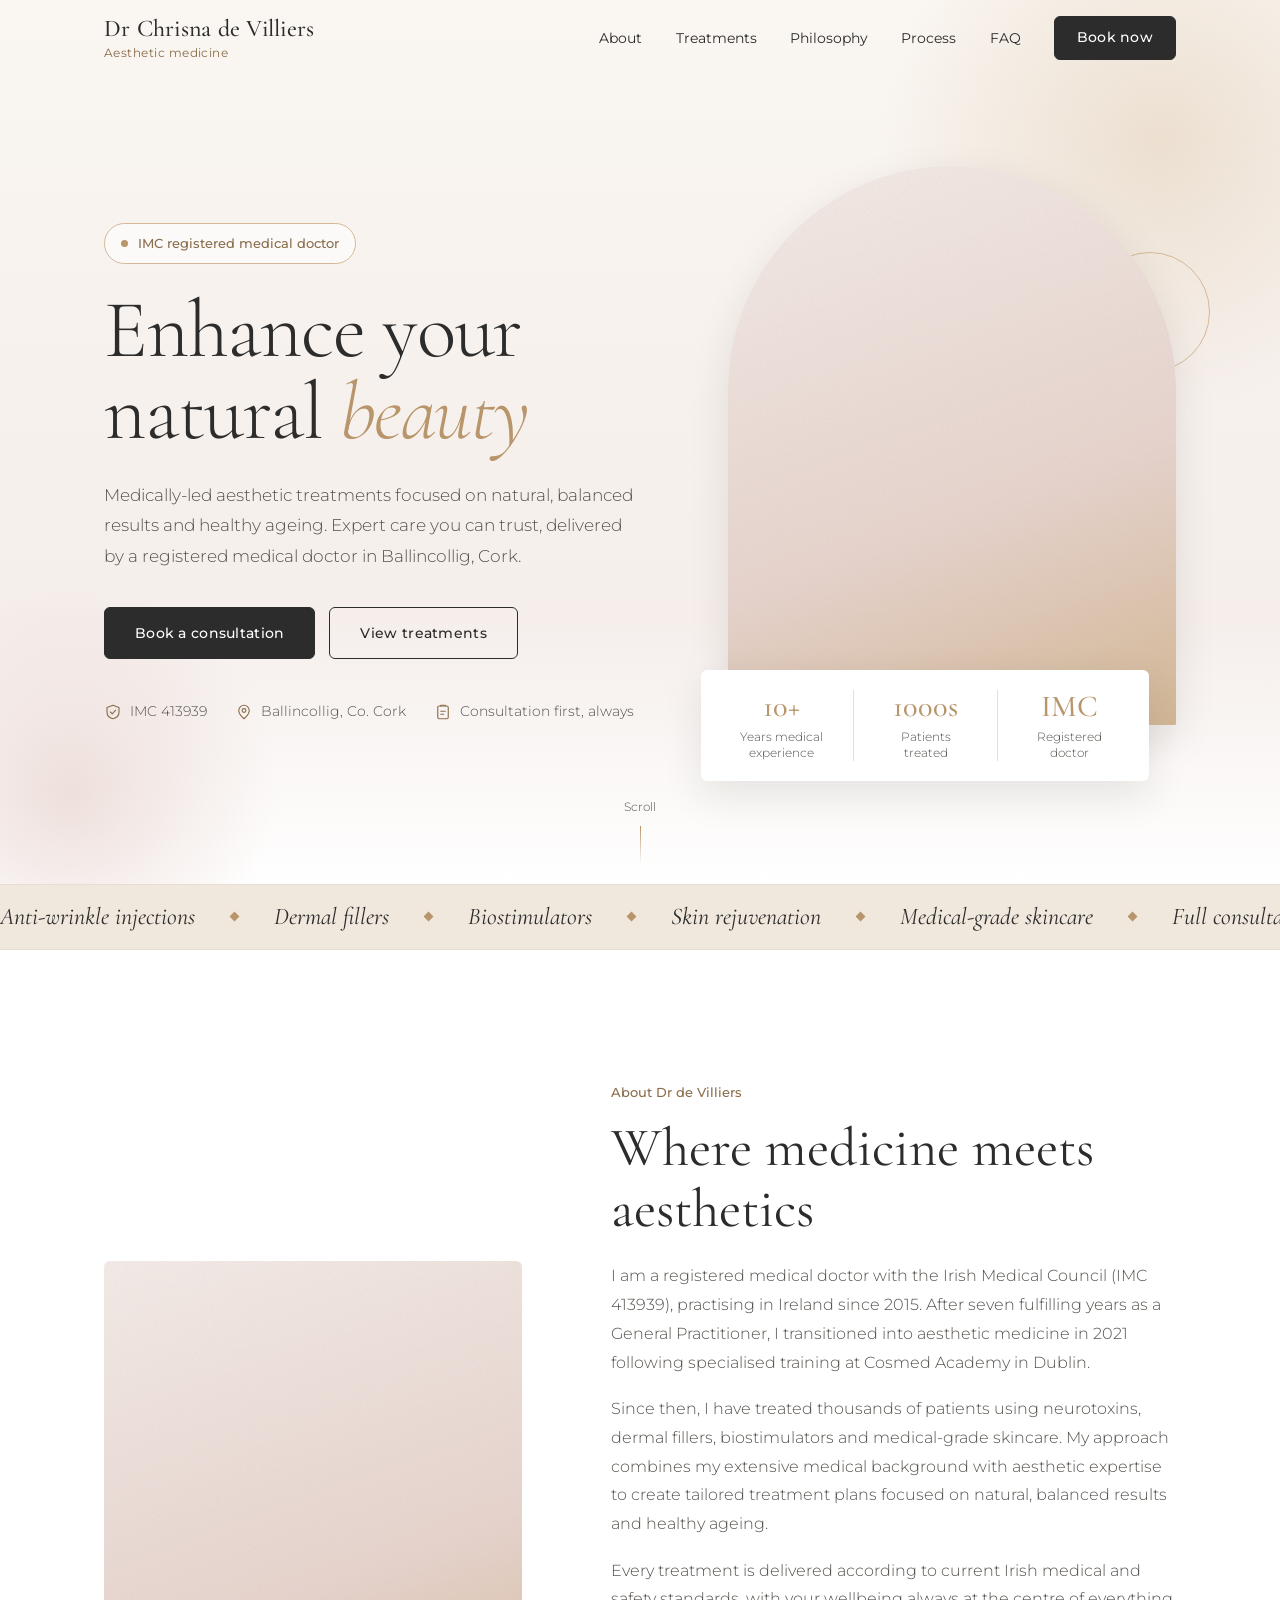
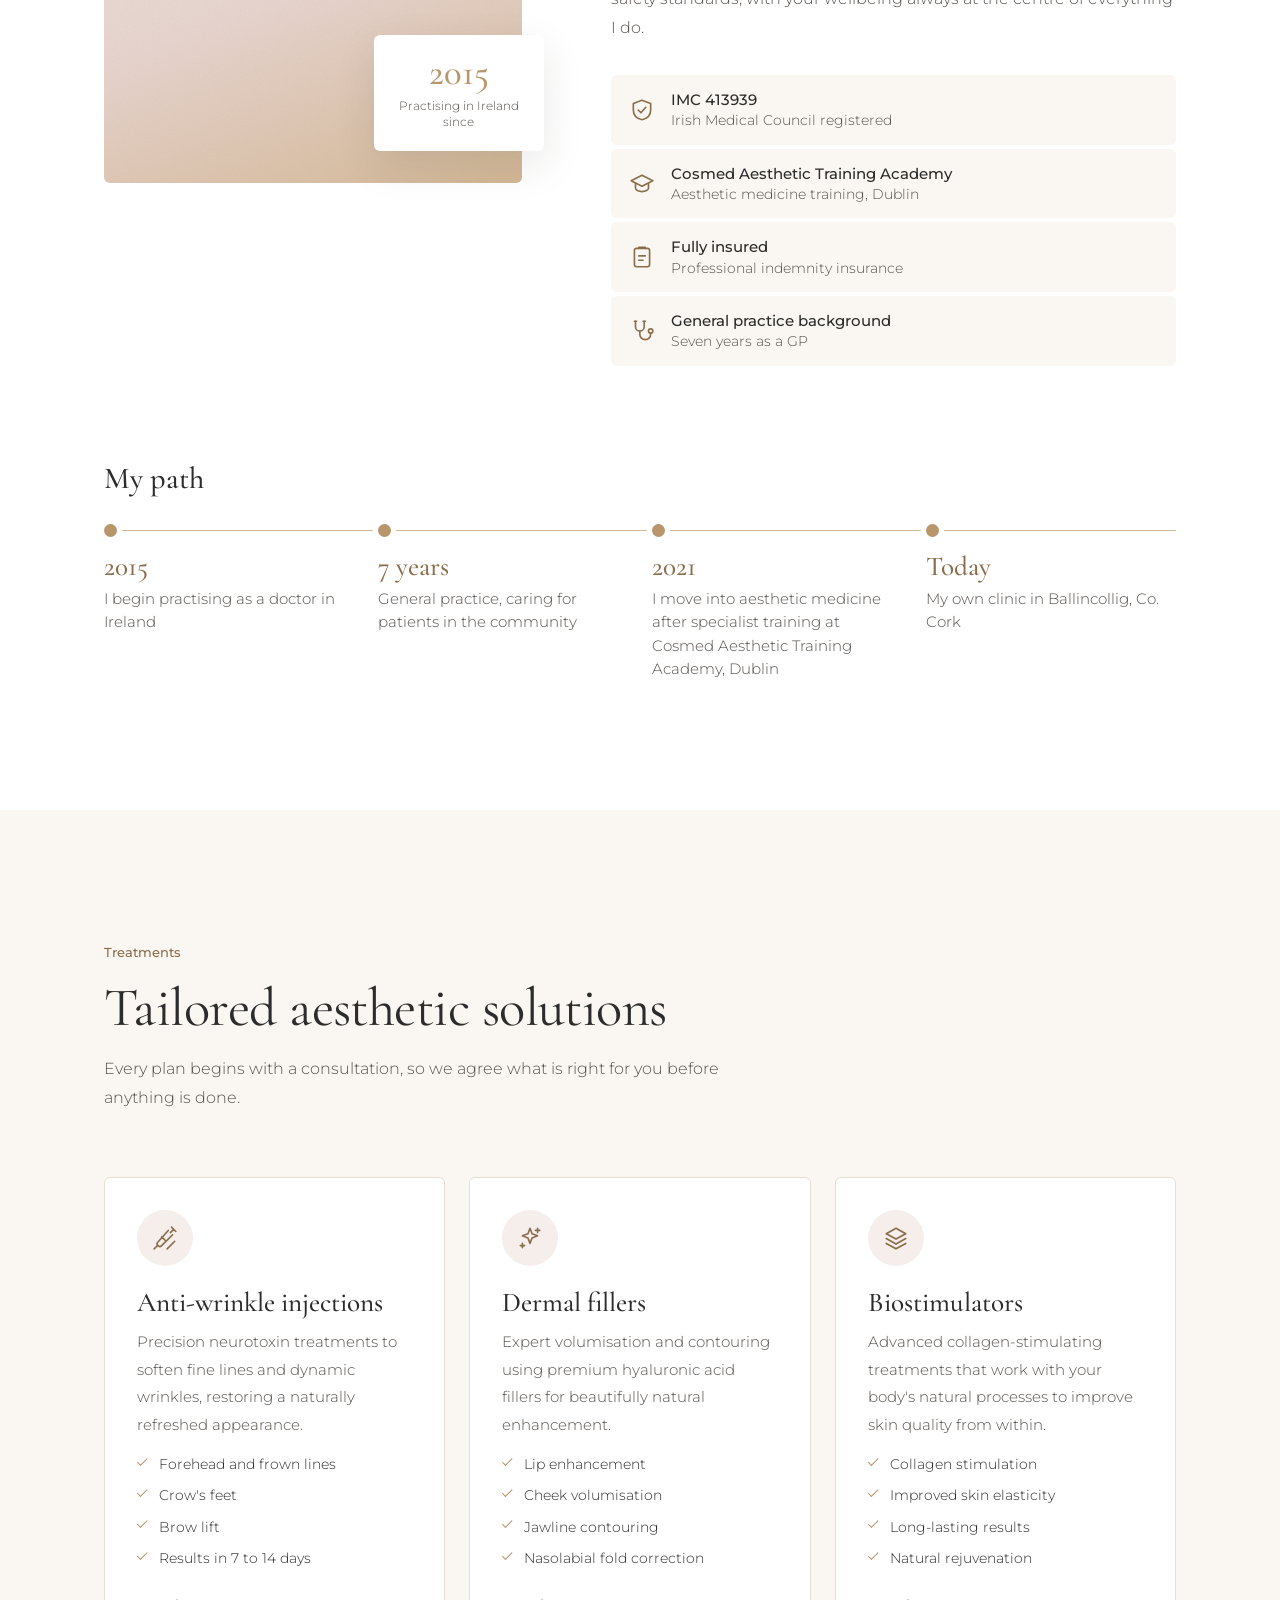
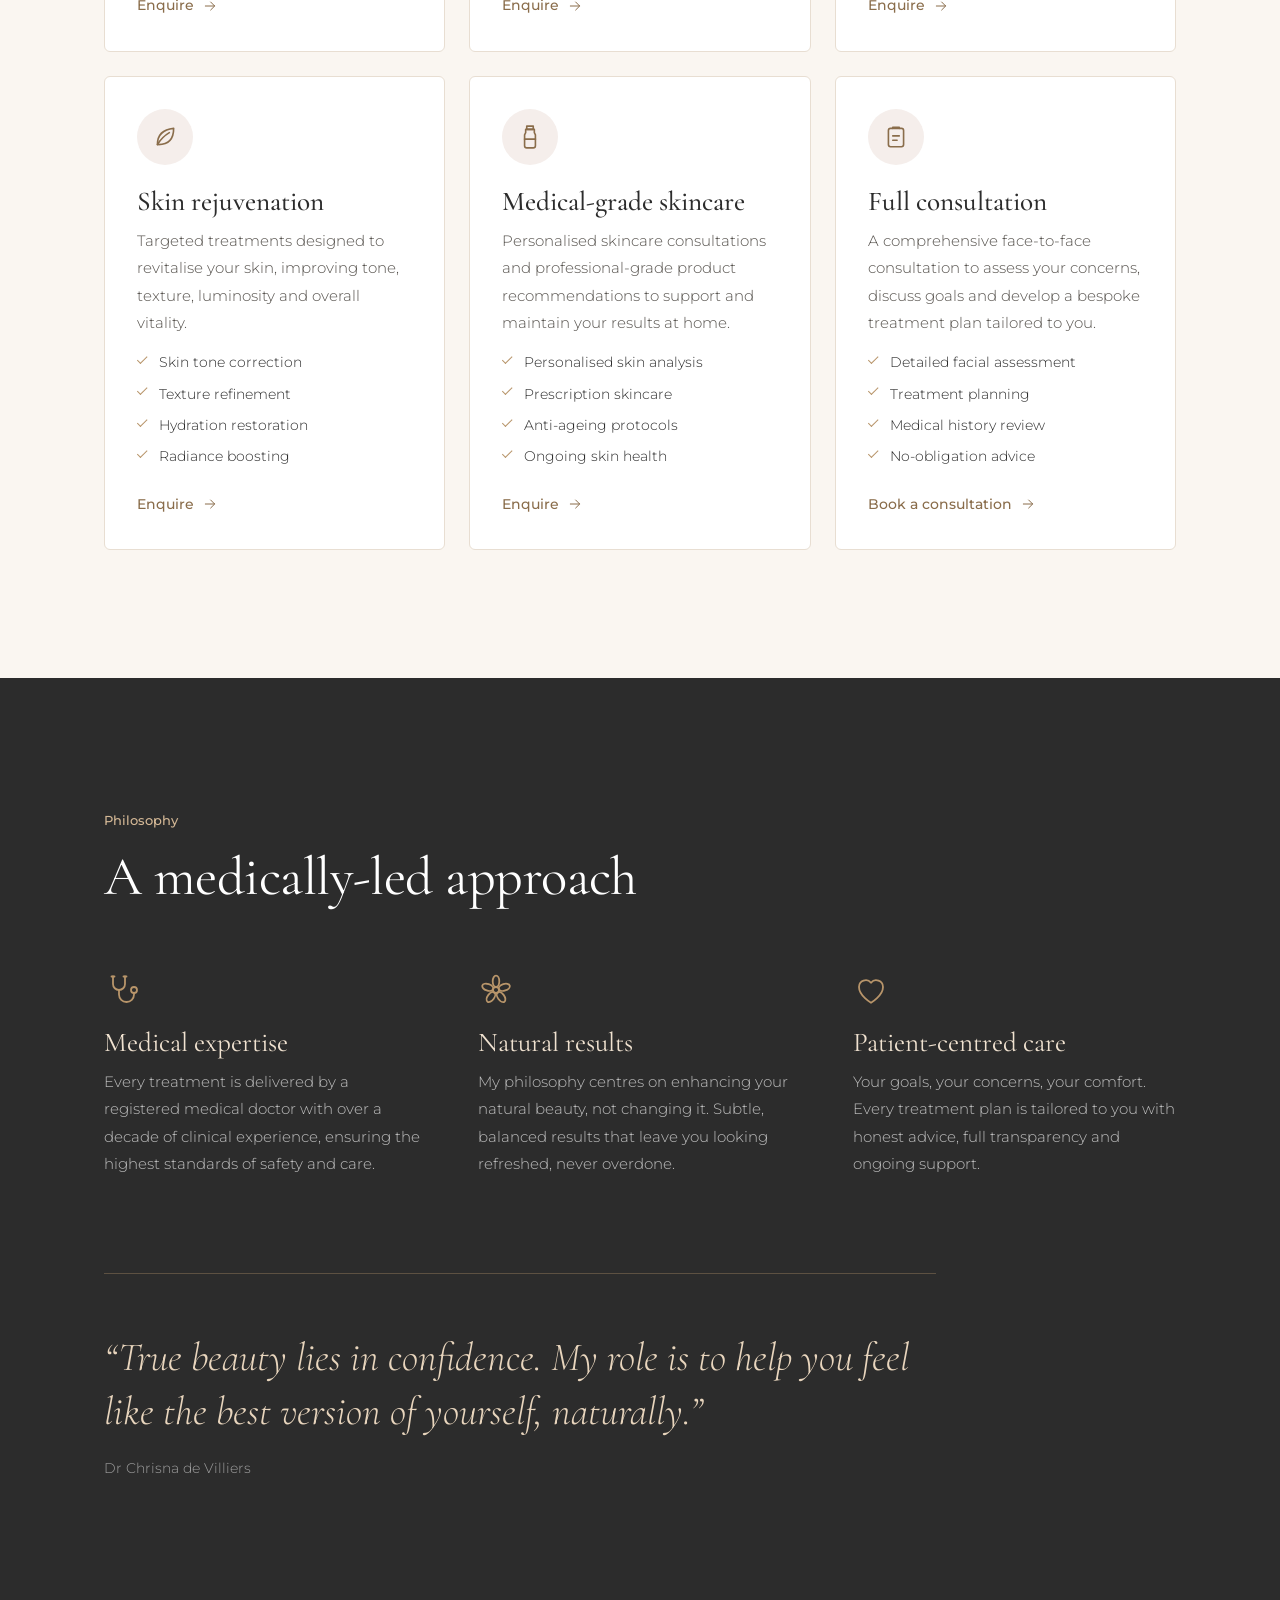
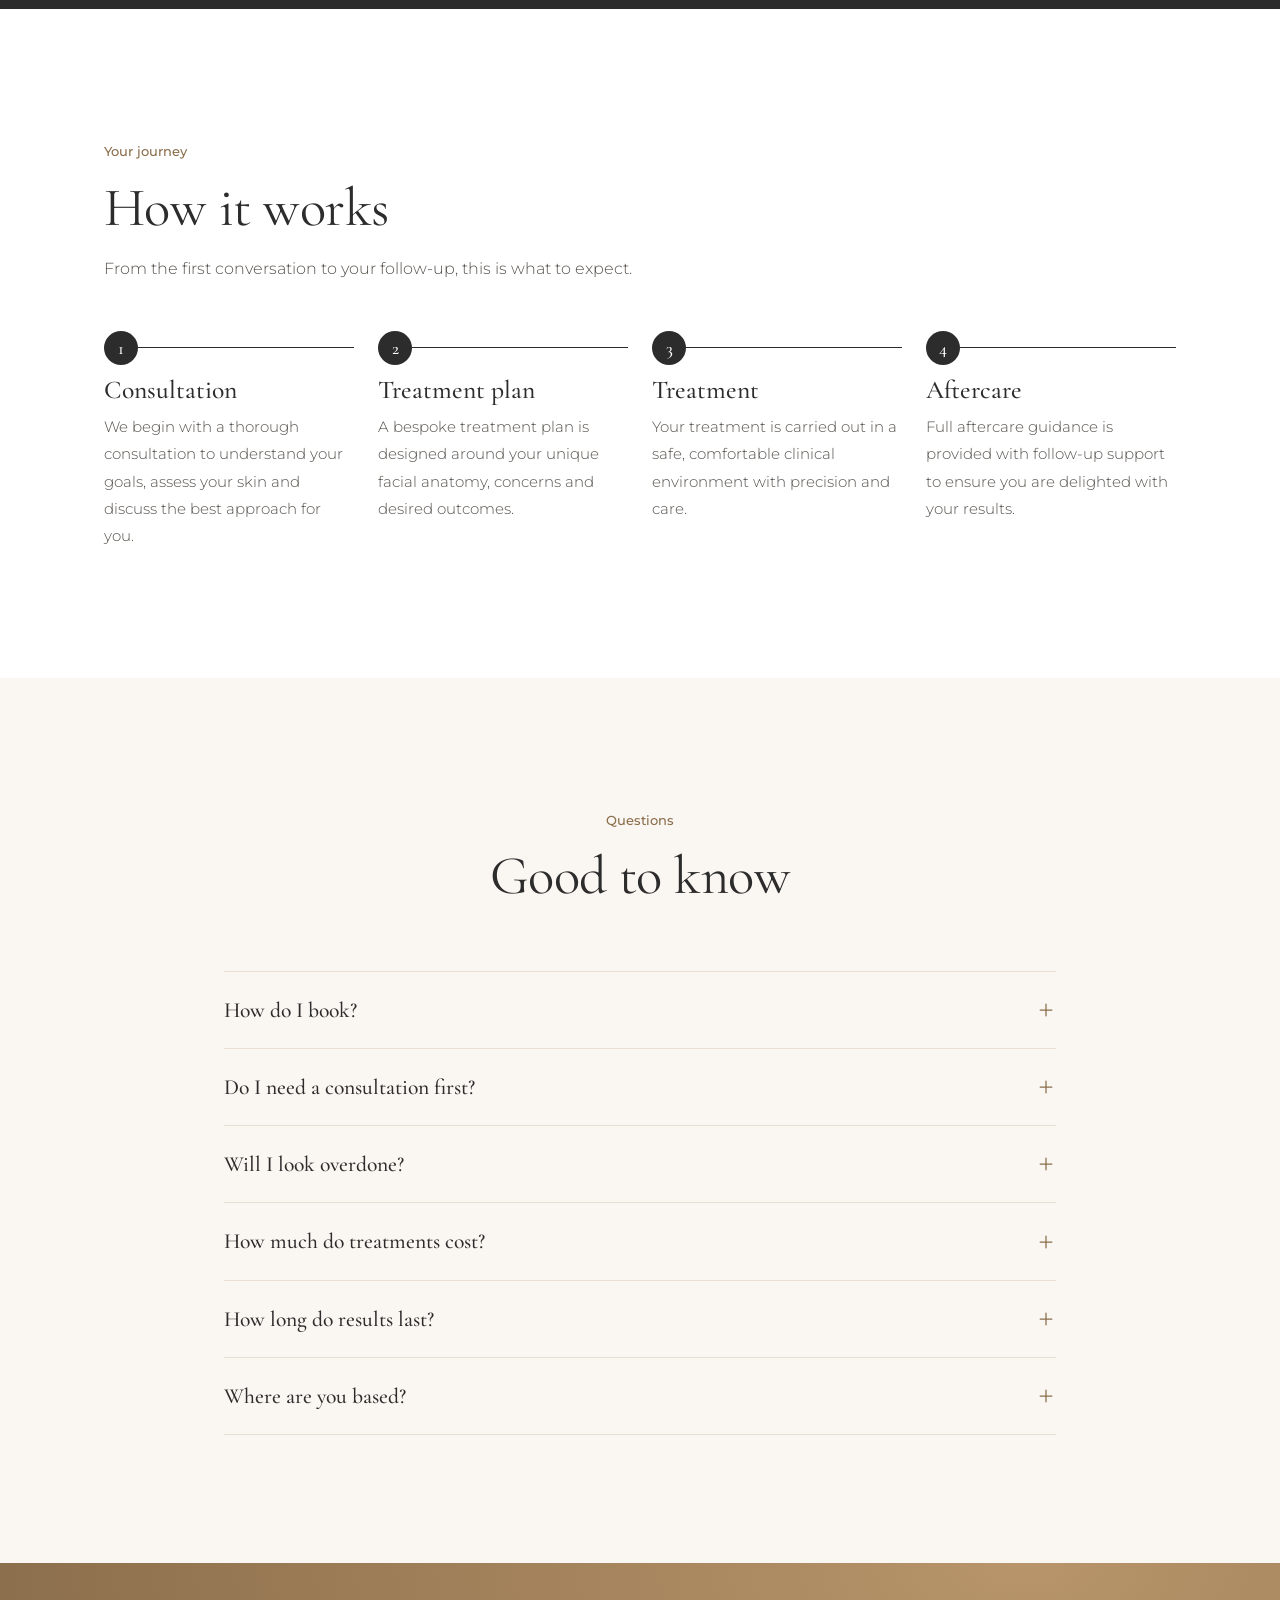
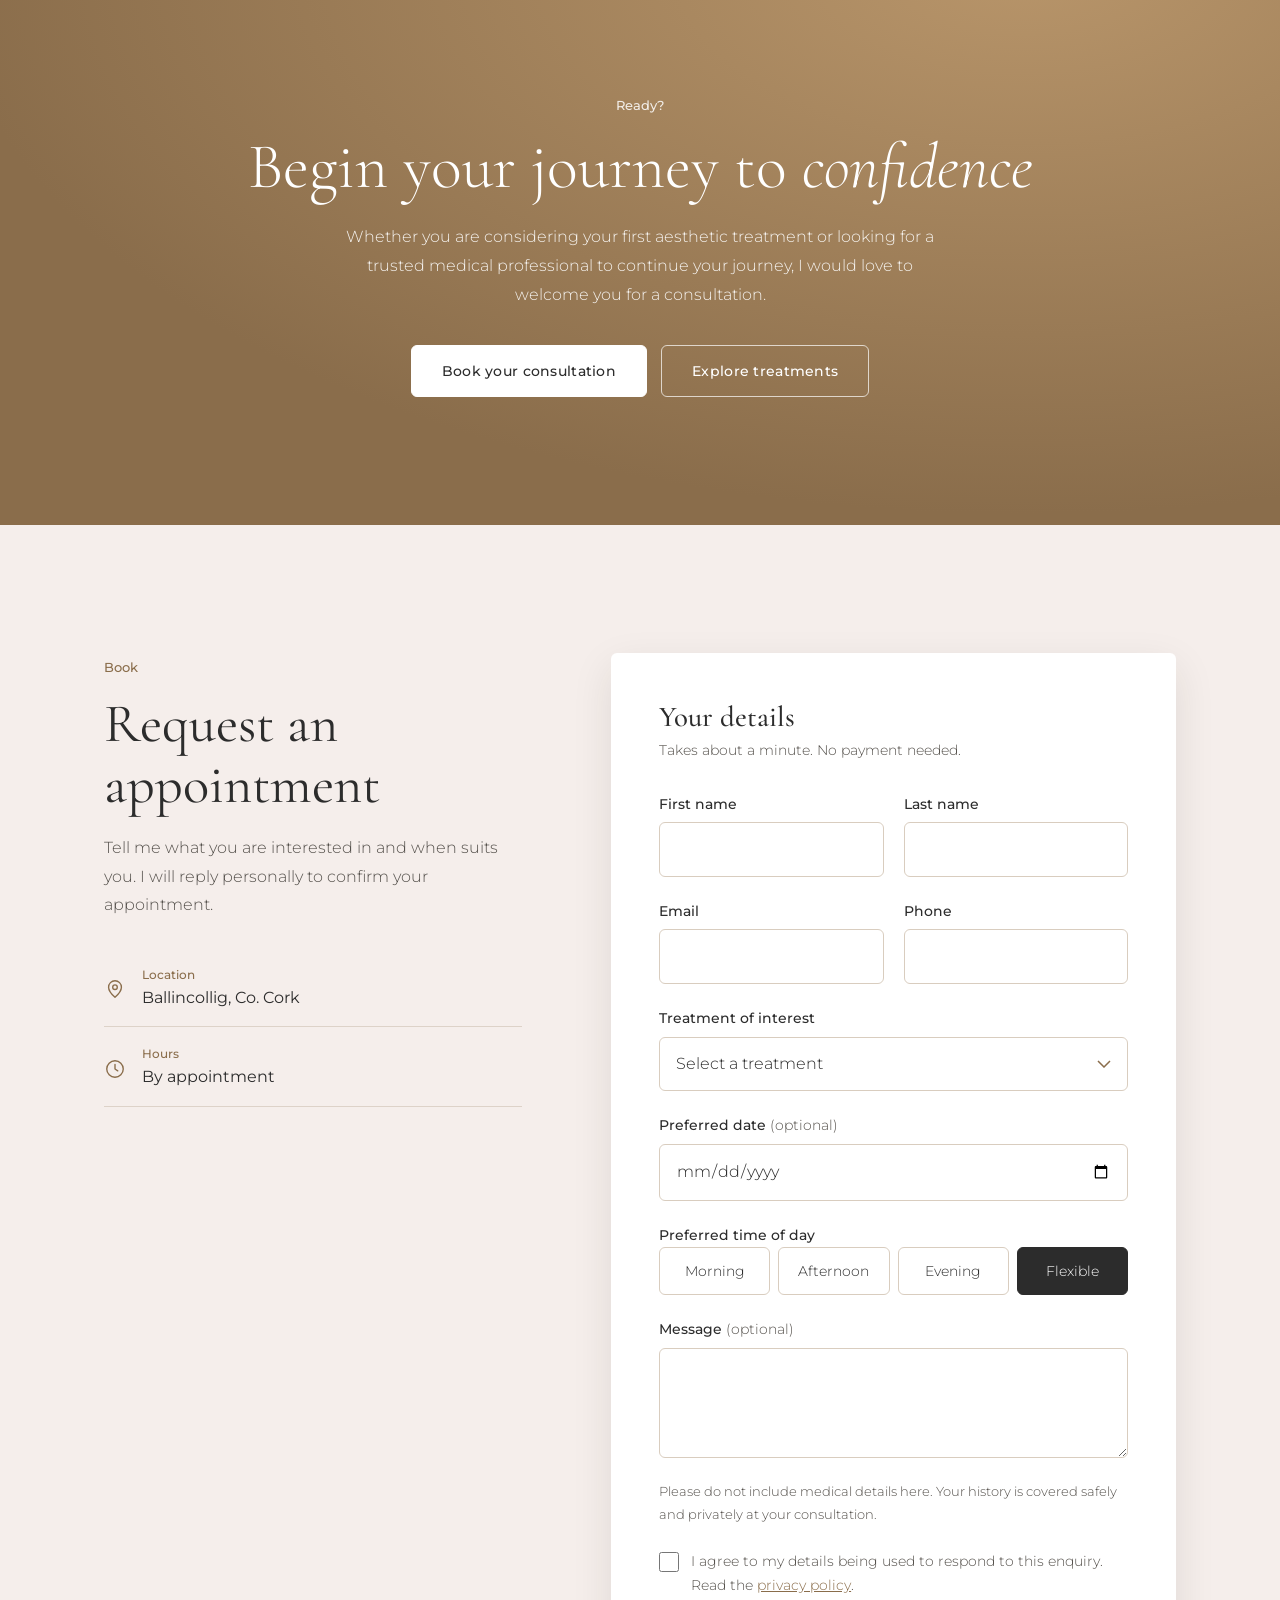
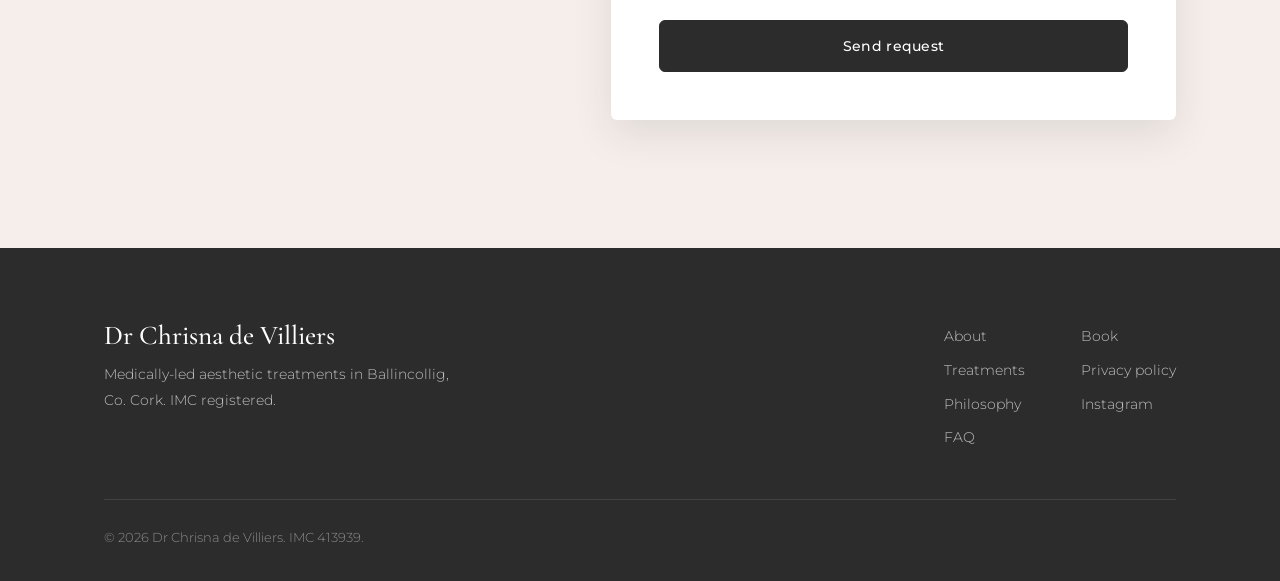
==== commit 38762be2: "Favicon, share image, shop preview, intro video slot, directions and reviews links, thank-you panel," ====
--- a/index.html
+++ b/index.html
@@ -10,6 +10,14 @@
     <meta property="og:title" content="Dr Chrisna de Villiers | Aesthetic medicine, Cork">
     <meta property="og:description" content="Natural, balanced results from a registered medical doctor. Ballincollig, Co. Cork.">
     <meta property="og:locale" content="en_IE">
+    <meta property="og:image" content="https://kamrantrea.github.io/dr-de-villiers-site/og-image.png">
+    <meta property="og:image:width" content="1200">
+    <meta property="og:image:height" content="630">
+    <meta name="twitter:card" content="summary_large_image">
+    <link rel="icon" href="favicon.svg" type="image/svg+xml">
+    <link rel="icon" href="favicon-32.png" sizes="32x32" type="image/png">
+    <link rel="apple-touch-icon" href="apple-touch-icon.png">
+    <link rel="manifest" href="site.webmanifest">
     <link rel="preconnect" href="https://fonts.googleapis.com">
     <link rel="preconnect" href="https://fonts.gstatic.com" crossorigin>
     <link href="https://fonts.googleapis.com/css2?family=Cormorant+Garamond:ital,wght@0,300;0,400;0,500;0,600;1,300;1,400&family=Montserrat:wght@300;400;500&display=swap" rel="stylesheet">
@@ -49,6 +57,9 @@
     <symbol id="i-cap" viewBox="0 0 24 24"><path d="M2 9l10-5 10 5-10 5z"/><path d="M6 11.5V16c0 1.5 2.7 3 6 3s6-1.5 6-3v-4.5"/></symbol>
     <symbol id="i-arrow" viewBox="0 0 24 24"><path d="M5 12h14M13 6l6 6-6 6"/></symbol>
     <symbol id="i-up" viewBox="0 0 24 24"><path d="M12 19V5M6 11l6-6 6 6"/></symbol>
+    <symbol id="i-play" viewBox="0 0 24 24"><path d="M8 5l11 7-11 7z"/></symbol>
+    <symbol id="i-star" viewBox="0 0 24 24"><path d="M12 3l2.6 5.6 6.1.7-4.5 4.2 1.2 6L12 16.5 6.6 19.5l1.2-6L3.3 9.3l6.1-.7z"/></symbol>
+    <symbol id="i-check" viewBox="0 0 24 24"><path d="M5 12.5l4.5 4.5L19 7.5"/></symbol>
     <symbol id="i-plus" viewBox="0 0 24 24"><path d="M12 5v14M5 12h14"/></symbol>
 </svg>
 
@@ -151,6 +162,19 @@
         </div>
     </section>
 
+    <!-- INTRO VIDEO: appears when introVideo is set in config.js -->
+    <section class="section bg-cream video-section" id="video" hidden>
+        <div class="wrap">
+            <div class="head center">
+                <span class="kicker">Meet Dr de Villiers</span>
+                <h2>A little about my approach</h2>
+            </div>
+            <div class="video-frame photo" id="videoFrame">
+                <button class="video-play" id="videoPlay" type="button" aria-label="Play video"><svg class="icon"><use href="#i-play"/></svg></button>
+            </div>
+        </div>
+    </section>
+
     <!-- TREATMENTS -->
     <section class="section bg-cream" id="treatments">
         <div class="wrap">
@@ -262,6 +286,7 @@
                 <h2>Shop</h2>
                 <p>Professional-grade skincare, recommended by Dr de Villiers.</p>
             </div>
+            <p class="preview-note" id="previewNote" hidden>Preview only: these are sample products so you can see the layout.</p>
             <div class="shop-grid" id="shopGrid"></div>
         </div>
     </section>
@@ -325,13 +350,21 @@
                 <ul class="contact-list">
                     <li data-hide-if-empty><svg class="icon"><use href="#i-mail"/></svg><div><small>Email</small><a class="val" data-cfg="email" href="#"></a></div></li>
                     <li data-hide-if-empty><svg class="icon"><use href="#i-phone"/></svg><div><small>Phone</small><a class="val" data-cfg="phone" href="#"></a></div></li>
-                    <li><svg class="icon"><use href="#i-pin"/></svg><div><small>Location</small><span class="val">Ballincollig, Co. Cork</span></div></li>
+                    <li><svg class="icon"><use href="#i-pin"/></svg><div><small>Location</small><span class="val" id="addressText">Ballincollig, Co. Cork</span> <a class="dir" id="dirLink" href="#" target="_blank" rel="noopener" hidden>Directions</a></div></li>
                     <li><svg class="icon"><use href="#i-clock"/></svg><div><small>Hours</small><span class="val">By appointment</span></div></li>
                 </ul>
+                <a class="reviews-link" data-cfg="googleReviews" href="#" hidden><svg class="icon"><use href="#i-star"/></svg>Read our Google reviews</a>
                 <div class="quick" data-hide-if-empty>
                     <a class="btn btn-ghost" data-cfg="whatsapp" href="#"><svg class="icon"><use href="#i-chat"/></svg>WhatsApp</a>
                     <a class="btn btn-ghost" data-cfg="phone" data-show="false" href="#"><svg class="icon"><use href="#i-phone"/></svg>Call</a>
                 </div>
+            </div>
+
+            <div class="book-form sent" id="sentPanel" hidden tabindex="-1">
+                <span class="icon-disc"><svg class="icon"><use href="#i-check"/></svg></span>
+                <h3>Thank you, <span id="sentName"></span></h3>
+                <p>Your request has been sent. Dr de Villiers will reply personally to confirm your appointment, usually by email or phone.</p>
+                <button class="btn btn-ghost" type="button" id="sentAgain">Send another request</button>
             </div>
 
             <form class="book-form" id="enquiryForm" novalidate>
--- a/style.css
+++ b/style.css
@@ -111,6 +111,8 @@
         background: var(--grain), linear-gradient(160deg, var(--rose-light), var(--rose) 60%, var(--gold-light));
     }
     .photo img { position: absolute; inset: 0; width: 100%; height: 100%; object-fit: cover; }
+    .photo img.fade:not(.loaded) { opacity: 0; }
+    .photo img.fade { transition: opacity 0.8s ease; }
 
     /* cards */
     .card { background: #fff; border: 1px solid var(--line); border-radius: var(--radius); padding: 32px; transition: transform 0.4s var(--ease), box-shadow 0.4s, border-color 0.4s; }
@@ -161,8 +163,10 @@
     /* ---- header ---- */
     .site-header {
         position: fixed; inset: 0 0 auto 0; z-index: 1000; height: var(--header-h);
-        display: flex; align-items: center; transition: background 0.35s, box-shadow 0.35s;
-    }
+        display: flex; align-items: center;
+    }
+    .site-header { transition: background 0.35s, box-shadow 0.35s, transform 0.4s var(--ease); }
+    .site-header.tucked { transform: translateY(-100%); box-shadow: none; }
     .site-header.scrolled { background: rgba(255, 255, 255, 0.94); box-shadow: 0 1px 0 var(--line); -webkit-backdrop-filter: blur(14px); backdrop-filter: blur(14px); }
     /* an open menu must not use backdrop-filter or its fixed panel gets trapped inside the header */
     .site-header.open { background: #fff; box-shadow: 0 1px 0 var(--line); -webkit-backdrop-filter: none; backdrop-filter: none; }
@@ -344,6 +348,27 @@
     /* ---- gentle reveal (added by script.js only to content below the fold) ---- */
     .reveal { opacity: 0; transform: translateY(16px); transition: opacity 0.7s var(--ease), transform 0.7s var(--ease); }
     .reveal.in { opacity: 1; transform: none; }
+
+    /* ---- shop preview, product placeholder ---- */
+    .preview-note { margin-bottom: 20px; padding: 12px 16px; background: var(--rose-light); border-left: 3px solid var(--gold); font-size: 0.85rem; }
+    .photo .ph { position: absolute; inset: 0; margin: auto; width: 44px; height: 44px; color: var(--gold-dark); opacity: 0.55; stroke-width: 1.2; }
+
+    /* ---- intro video ---- */
+    .video-frame { position: relative; max-width: 900px; margin-inline: auto; aspect-ratio: 16 / 9; border-radius: var(--radius); box-shadow: var(--shadow-md); }
+    .video-frame iframe, .video-frame video { position: absolute; inset: 0; width: 100%; height: 100%; border: 0; background: #000; }
+    .video-play { position: absolute; inset: 0; margin: auto; width: 84px; height: 84px; display: grid; place-items: center; background: #fff; color: var(--charcoal); border: 0; border-radius: 50%; box-shadow: var(--shadow-md); cursor: pointer; transition: transform 0.3s var(--ease), background 0.3s, color 0.3s; }
+    .video-play .icon { width: 30px; height: 30px; fill: currentColor; stroke: none; margin-left: 4px; }
+    .video-play:hover { transform: scale(1.06); background: var(--charcoal); color: #fff; }
+
+    /* ---- small extras ---- */
+    .dir { margin-left: 10px; font-size: 0.85rem; font-weight: 500; color: var(--gold-dark); }
+    .reviews-link { display: inline-flex; align-items: center; gap: 8px; margin-bottom: 20px; font-size: 0.9rem; font-weight: 500; color: var(--gold-dark); }
+    .reviews-link .icon { width: 18px; height: 18px; }
+    .sent { text-align: center; padding-block: clamp(40px, 6vw, 72px); }
+    .sent .icon-disc { margin: 0 auto 20px; background: var(--rose-light); }
+    .sent h3 { font-size: 2rem; font-weight: 500; margin-bottom: 10px; }
+    .sent p { max-width: 28em; margin: 0 auto 28px; color: var(--charcoal-soft); }
+    .sent:focus { outline: none; }
 
     /* ---- footer ---- */
     .site-footer { background: var(--charcoal); color: rgba(255, 255, 255, 0.7); padding: 72px 0 32px; }
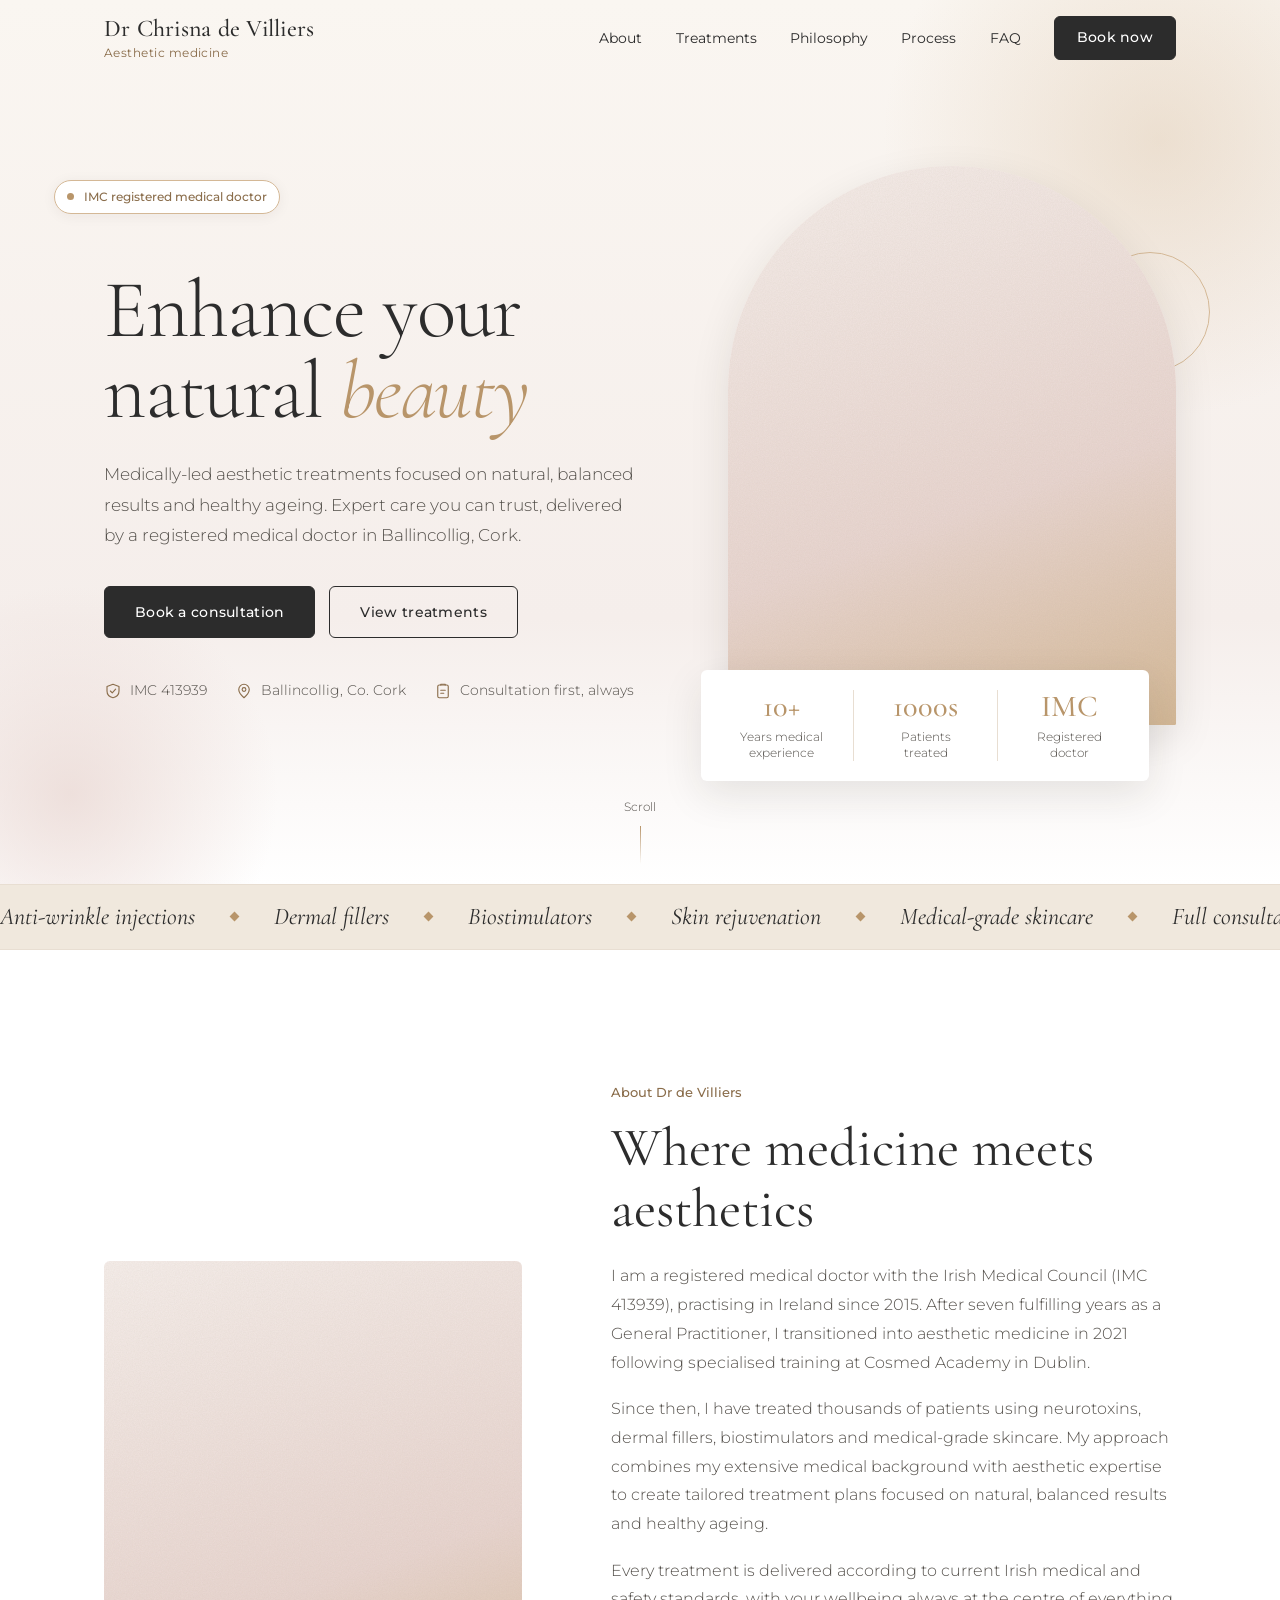
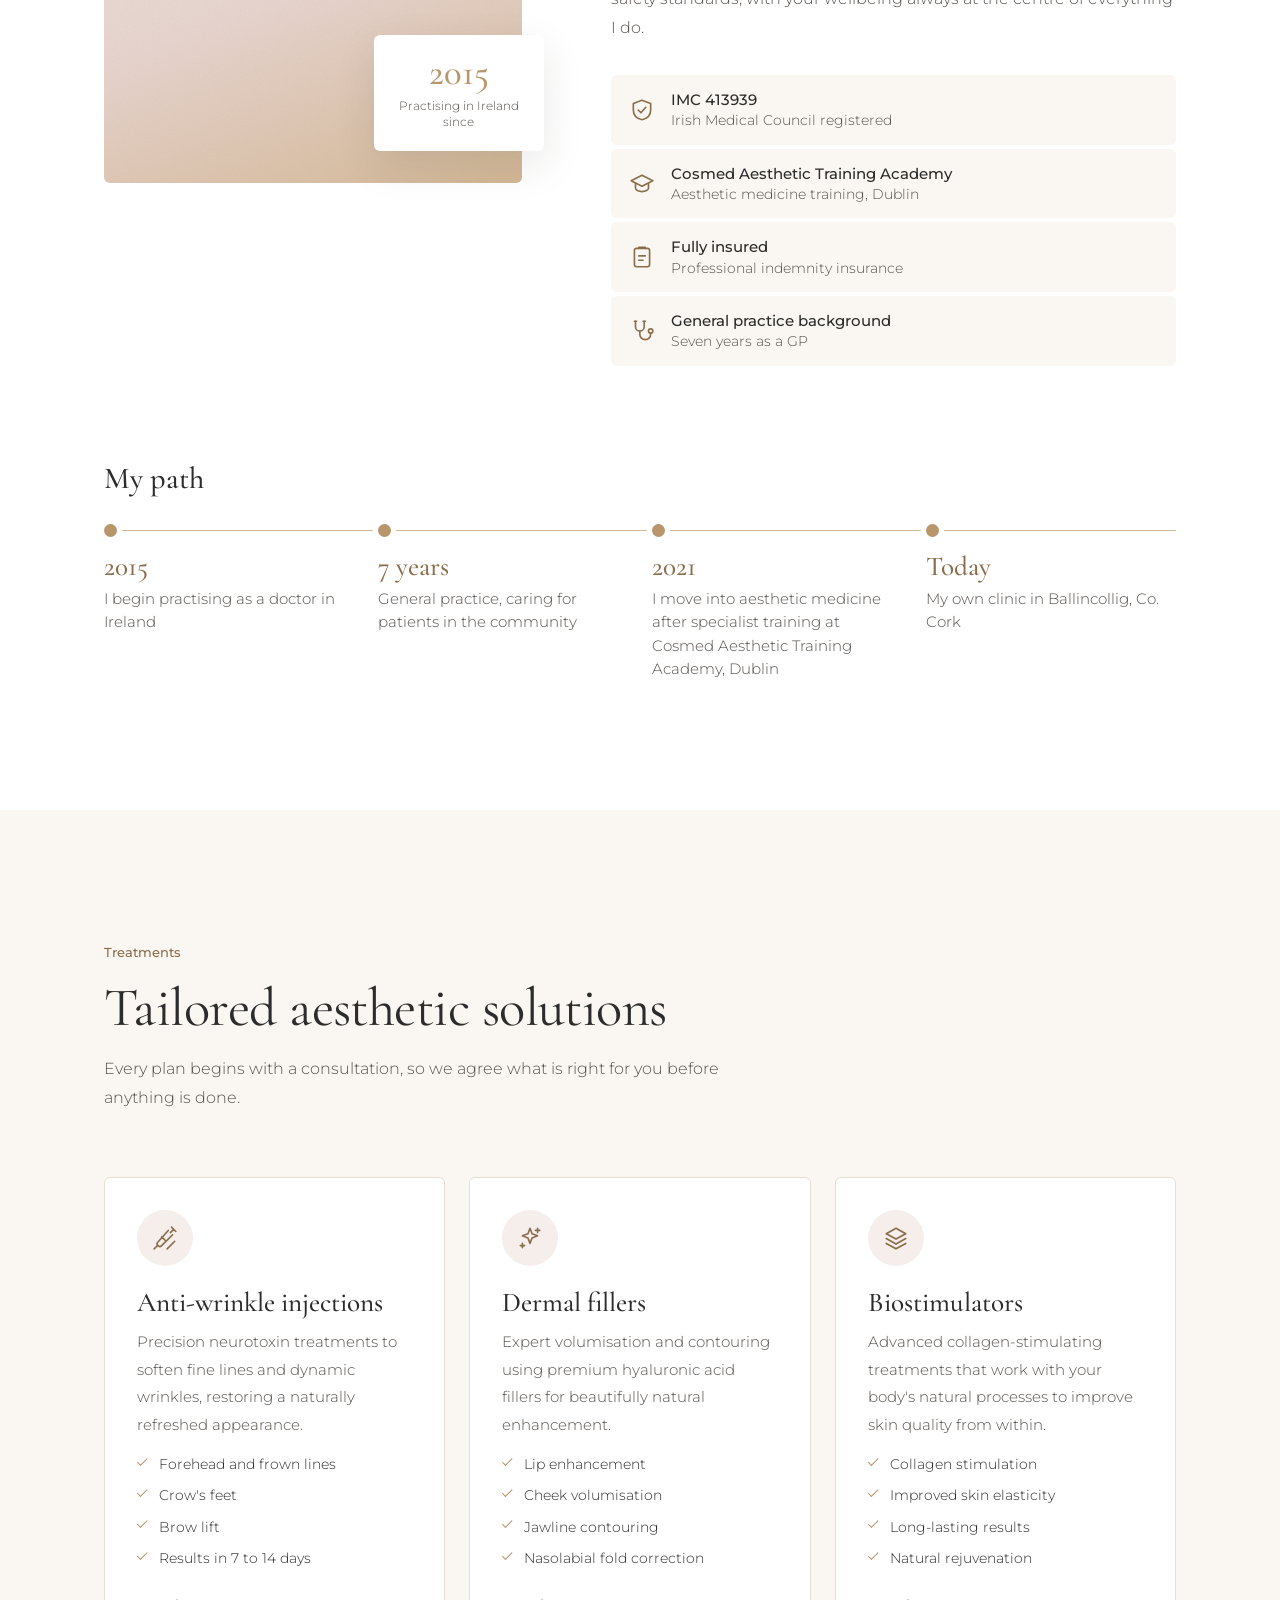
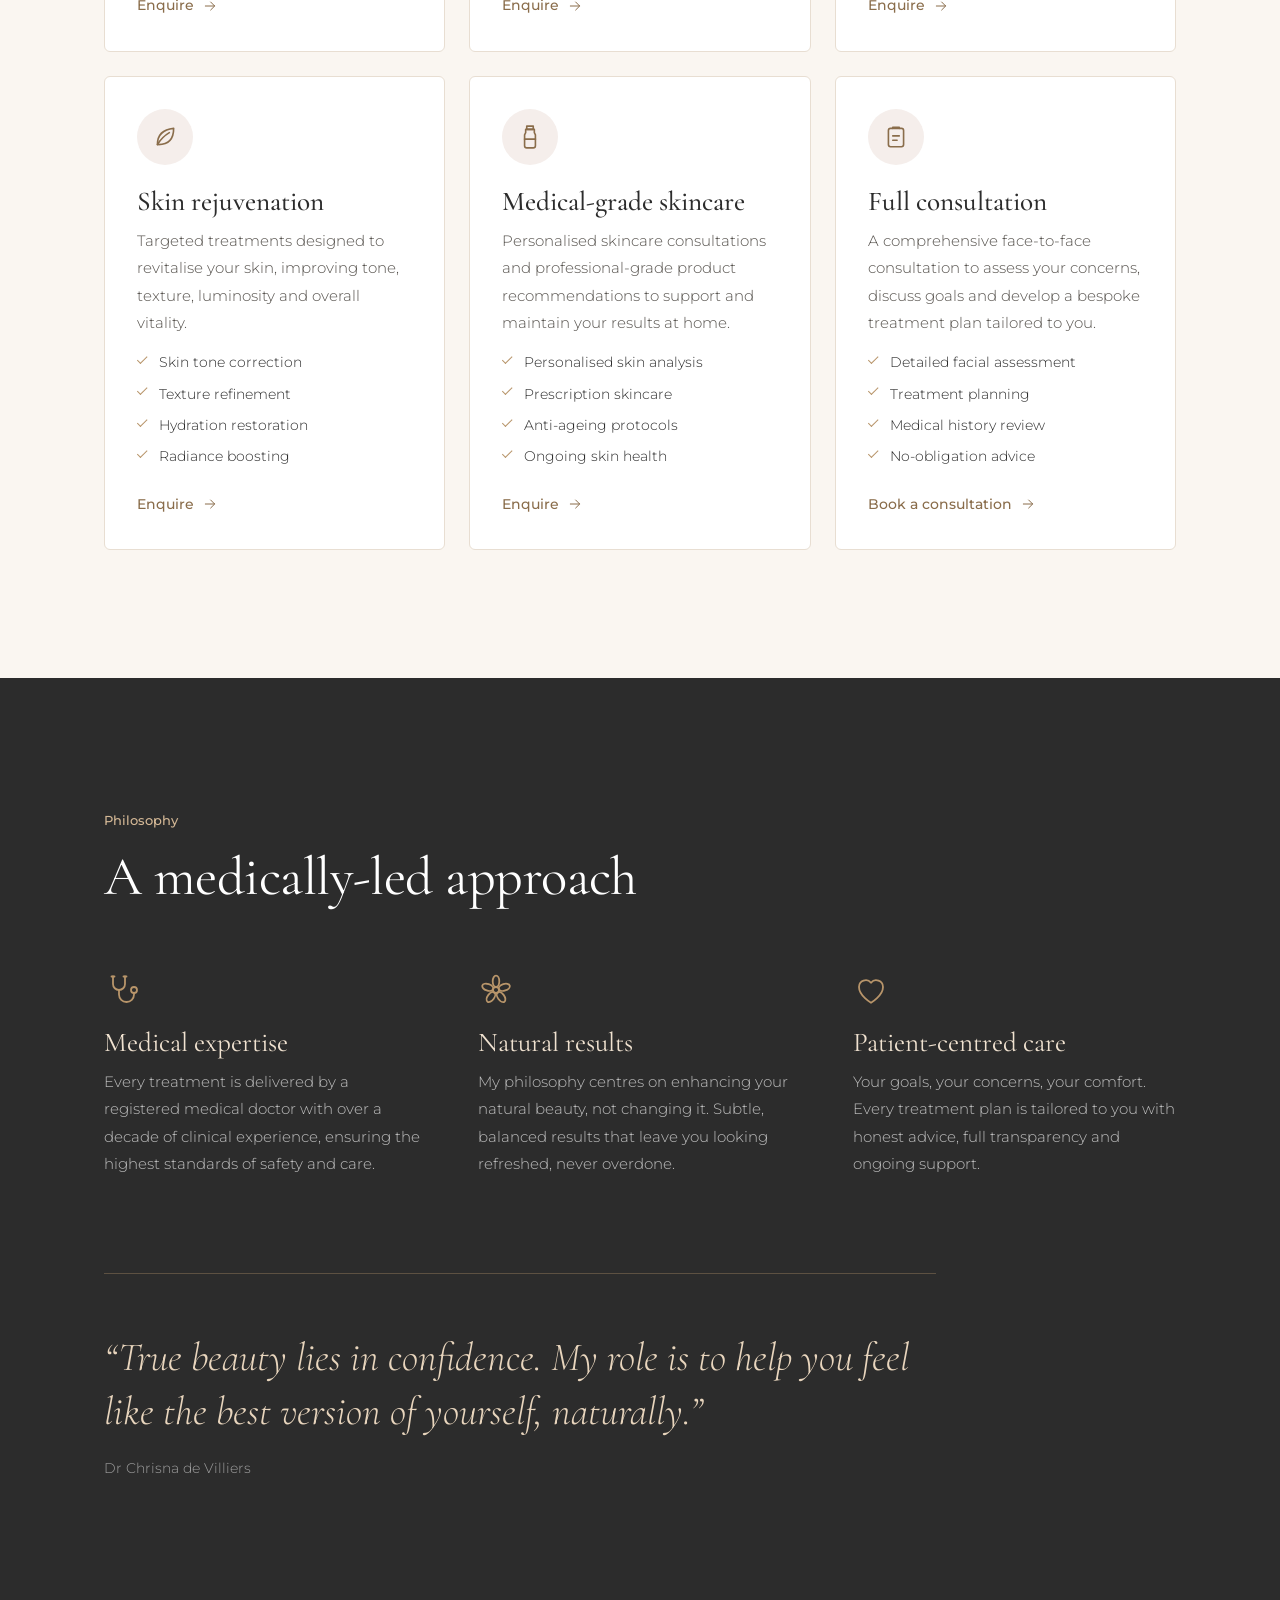
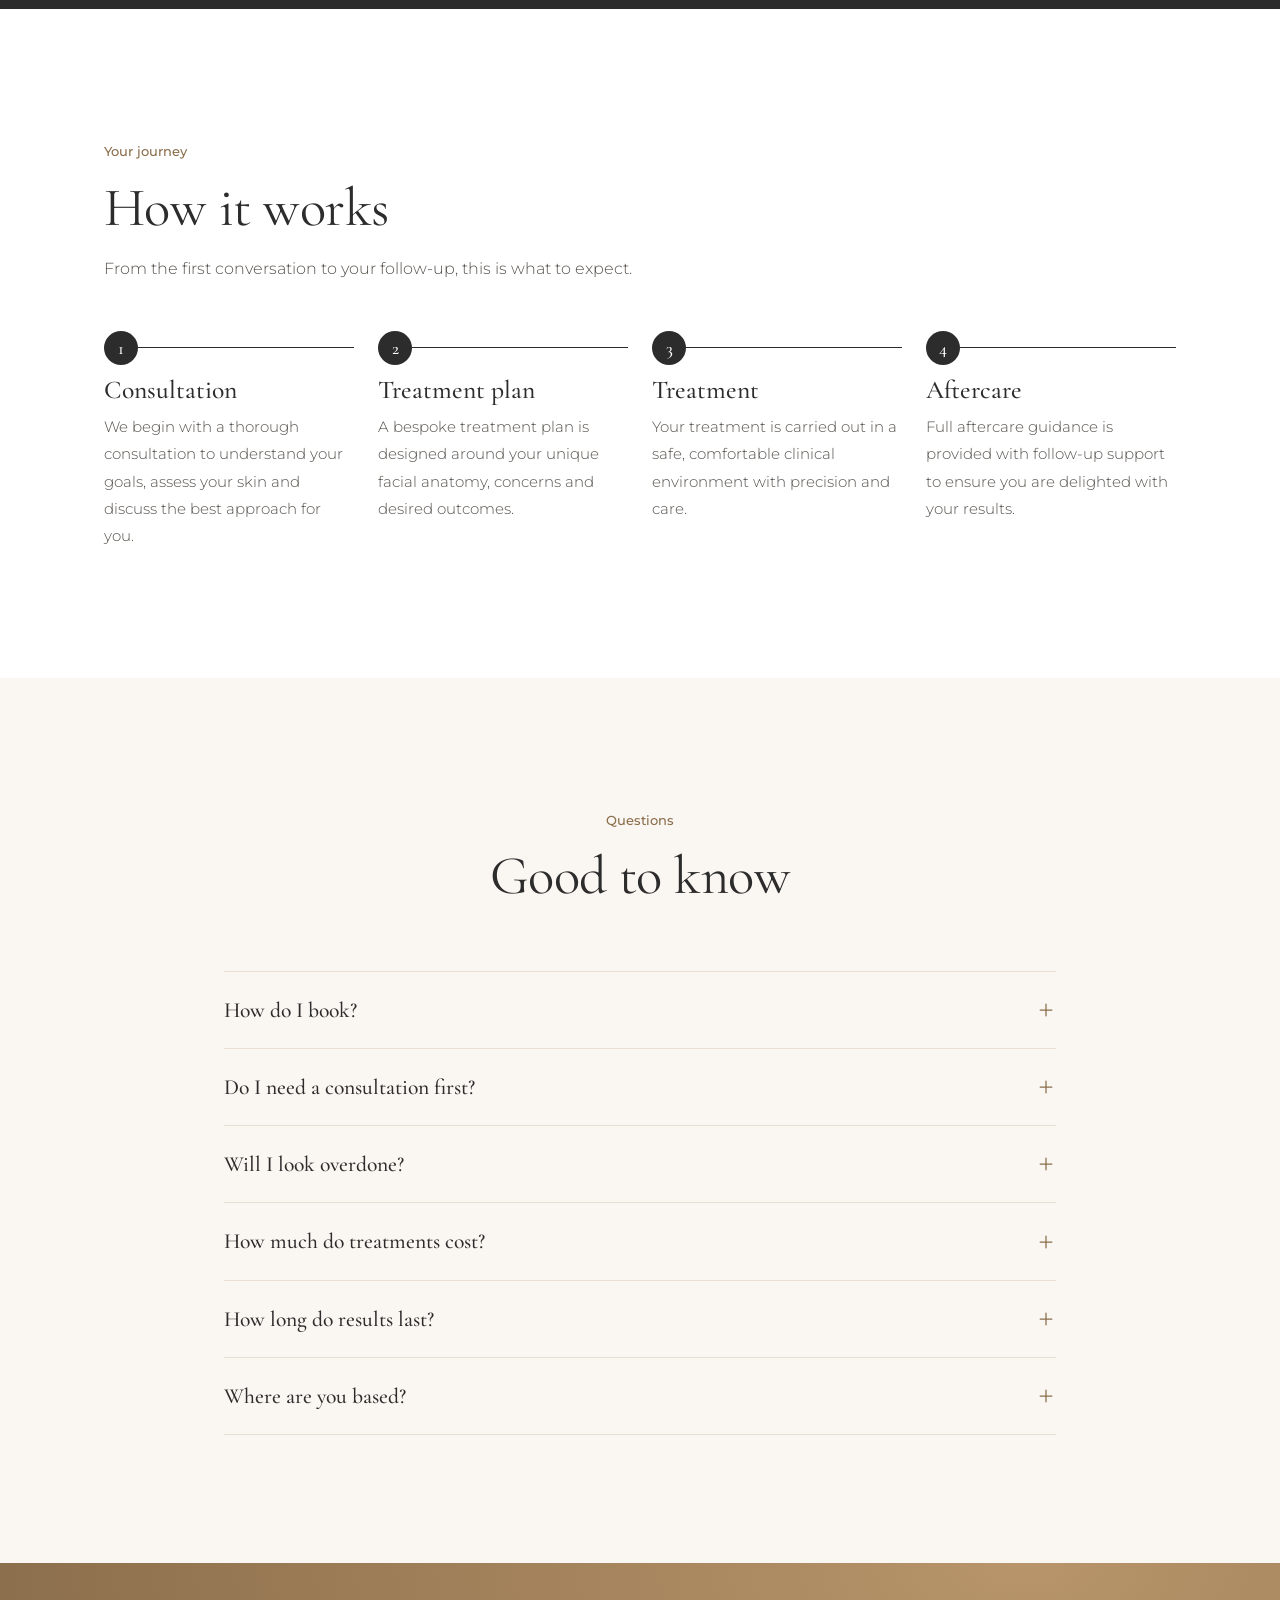
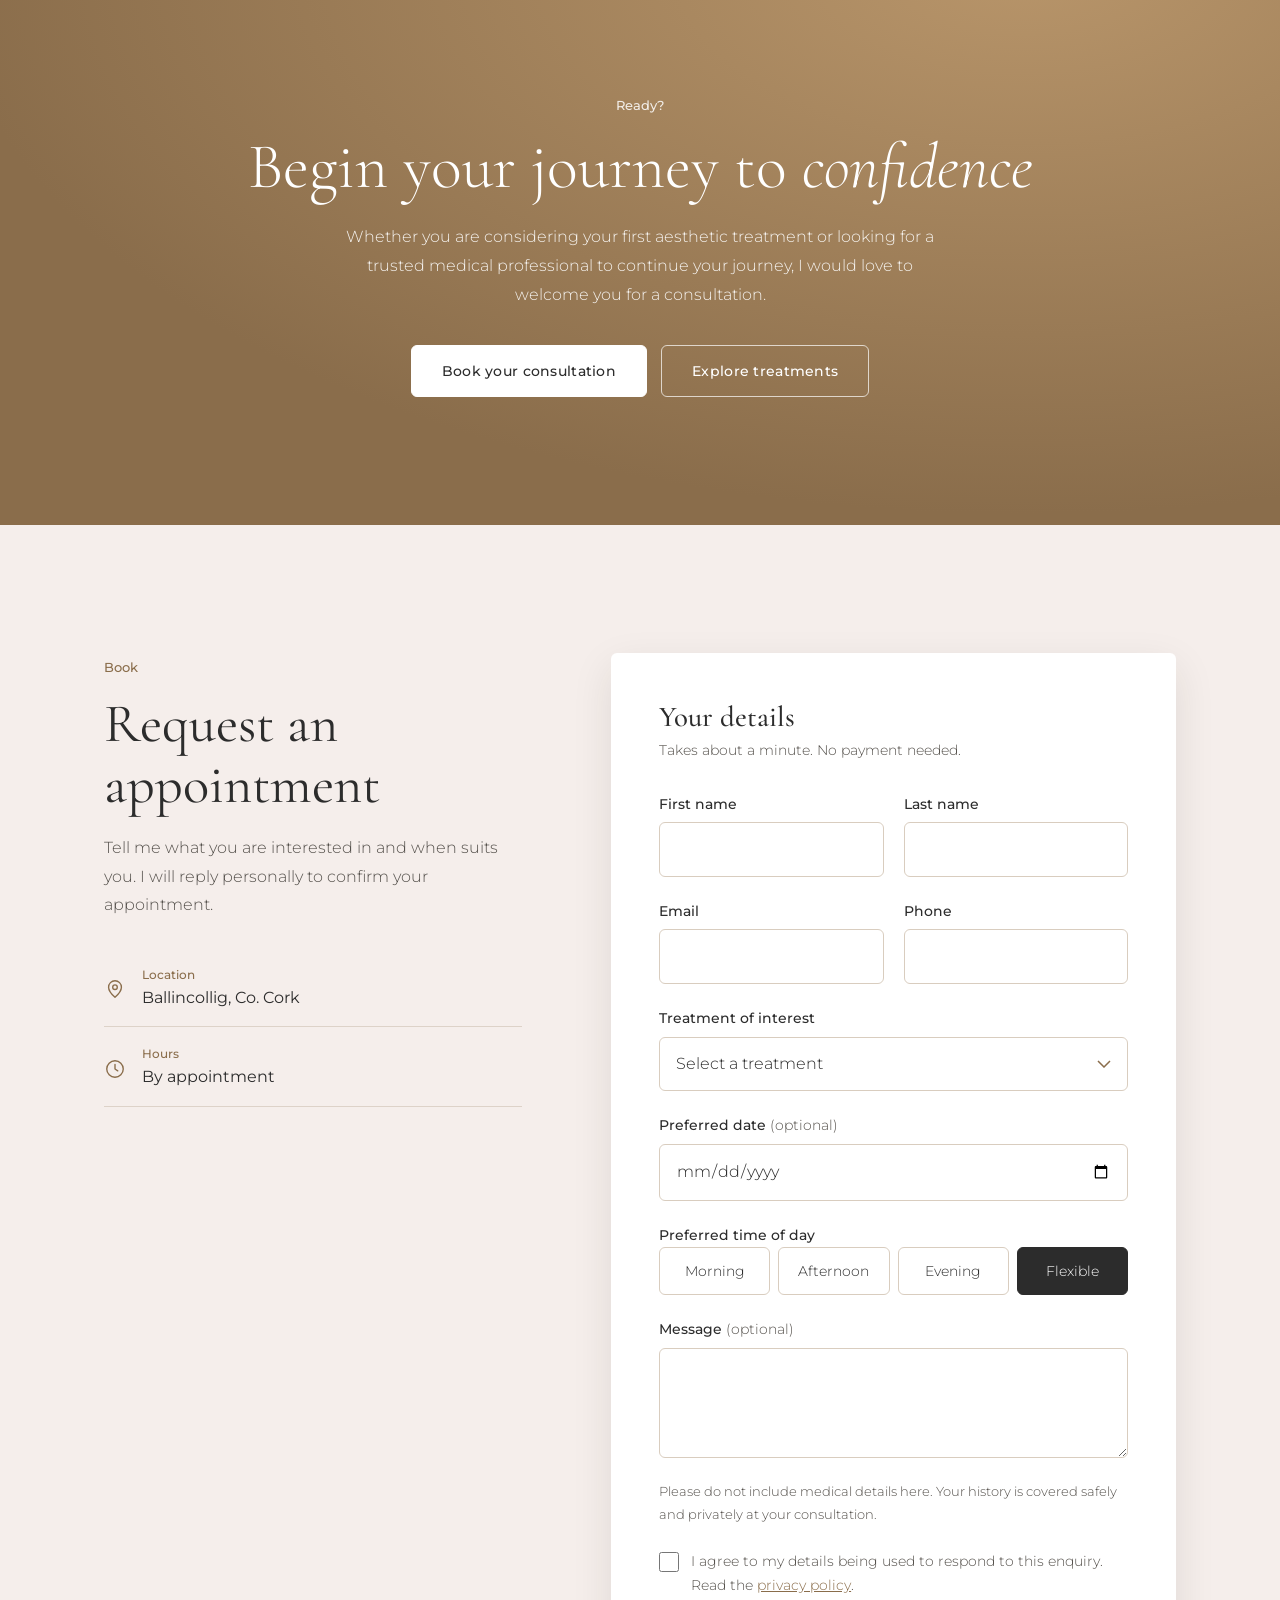
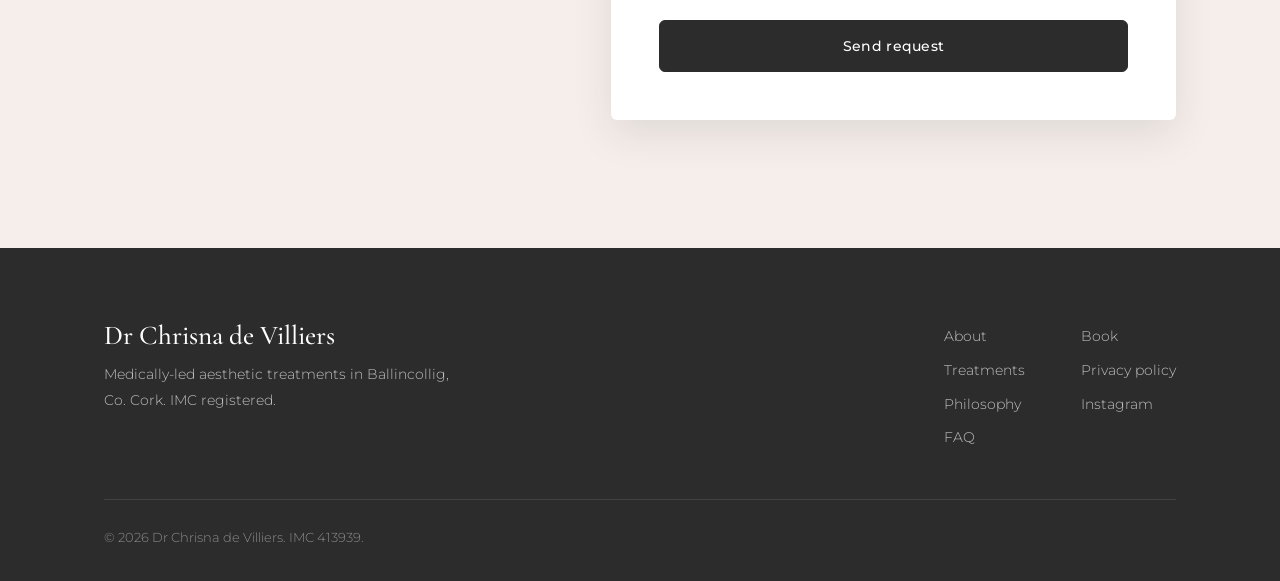
==== commit 7f140be1: "Add store-style shop with Fibro product guide and enquiry list; fix anchor scrolling - shop.html/sho" ====
--- a/index.html
+++ b/index.html
@@ -75,7 +75,7 @@
                 <li><a href="#approach">Philosophy</a></li>
                 <li><a href="#process">Process</a></li>
                 <li><a href="#faq">FAQ</a></li>
-                <li data-shop-link hidden><a href="#shop">Shop</a></li>
+                <li data-shop-link hidden><a href="shop.html">Shop</a></li>
                 <li><a class="btn btn-solid btn-sm" href="#book">Book now</a></li>
             </ul>
         </nav>
@@ -275,19 +275,6 @@
                 <li class="step"><h3>Treatment</h3><p>Your treatment is carried out in a safe, comfortable clinical environment with precision and care.</p></li>
                 <li class="step"><h3>Aftercare</h3><p>Full aftercare guidance is provided with follow-up support to ensure you are delighted with your results.</p></li>
             </ol>
-        </div>
-    </section>
-
-    <!-- SHOP: appears automatically when products.js has products -->
-    <section class="section bg-cream" id="shop" hidden>
-        <div class="wrap">
-            <div class="head">
-                <span class="kicker">Skincare</span>
-                <h2>Shop</h2>
-                <p>Professional-grade skincare, recommended by Dr de Villiers.</p>
-            </div>
-            <p class="preview-note" id="previewNote" hidden>Preview only: these are sample products so you can see the layout.</p>
-            <div class="shop-grid" id="shopGrid"></div>
         </div>
     </section>
 
--- a/style.css
+++ b/style.css
@@ -2,481 +2,693 @@
    Tiny design system, no build step.
    1 tokens  2 base  3 layout  4 components  5 sections  6 responsive */
 
-@layer tokens, base, layout, components, sections, responsive;
-
 /* ============ 1. TOKENS ============ */
-@layer tokens {
-    :root {
-        /* her palette */
-        --gold: #b8956a;
-        --gold-light: #d4b896;
-        --gold-dark: #8a6d4b;
-        --cream: #faf6f1;
-        --cream-dark: #f0e8dd;
-        --rose: #e8d5d0;
-        --rose-light: #f5eeeb;
-        --sage: #c5cfc0;
-        --charcoal: #2c2c2c;
-        --charcoal-soft: #55514c;
-        --white: #fff;
-        --line: #e8ded2;
-
-        --serif: 'Cormorant Garamond', Georgia, 'Times New Roman', serif;
-        --sans: 'Montserrat', system-ui, -apple-system, 'Segoe UI', sans-serif;
-
-        --wrap: 1200px;
-        --gut: clamp(20px, 5vw, 64px);
-        --section: clamp(72px, 10vw, 136px);
-        --radius: 6px;
-        --shadow-sm: 0 2px 14px rgba(44, 36, 28, 0.06);
-        --shadow-md: 0 14px 40px rgba(44, 36, 28, 0.1);
-        --ease: cubic-bezier(0.22, 0.61, 0.36, 1);
-        --header-h: 76px;
-        --grain: url("data:image/svg+xml;utf8,<svg xmlns='http://www.w3.org/2000/svg' width='180' height='180'><filter id='n'><feTurbulence type='fractalNoise' baseFrequency='.85' numOctaves='2' stitchTiles='stitch'/><feColorMatrix values='0 0 0 0 .45  0 0 0 0 .36  0 0 0 0 .26  0 0 0 .14 0'/></filter><rect width='100%25' height='100%25' filter='url(%23n)'/></svg>");
+:root {
+    /* her palette */
+    --gold: #b8956a;
+    --gold-light: #d4b896;
+    --gold-dark: #8a6d4b;
+    --cream: #faf6f1;
+    --cream-dark: #f0e8dd;
+    --rose: #e8d5d0;
+    --rose-light: #f5eeeb;
+    --sage: #c5cfc0;
+    --charcoal: #2c2c2c;
+    --charcoal-soft: #55514c;
+    --white: #fff;
+    --line: #e8ded2;
+
+    --serif: 'Cormorant Garamond', Georgia, 'Times New Roman', serif;
+    --sans: 'Montserrat', system-ui, -apple-system, 'Segoe UI', sans-serif;
+
+    --wrap: 1200px;
+    --gut: clamp(20px, 5vw, 64px);
+    --section: clamp(72px, 10vw, 136px);
+    --radius: 6px;
+    --shadow-sm: 0 2px 14px rgba(44, 36, 28, 0.06);
+    --shadow-md: 0 14px 40px rgba(44, 36, 28, 0.1);
+    --ease: cubic-bezier(0.22, 0.61, 0.36, 1);
+    --header-h: 76px;
+    --grain: url("data:image/svg+xml;utf8,<svg xmlns='http://www.w3.org/2000/svg' width='180' height='180'><filter id='n'><feTurbulence type='fractalNoise' baseFrequency='.85' numOctaves='2' stitchTiles='stitch'/><feColorMatrix values='0 0 0 0 .45  0 0 0 0 .36  0 0 0 0 .26  0 0 0 .14 0'/></filter><rect width='100%25' height='100%25' filter='url(%23n)'/></svg>");
+}
+
+
+/* ============ 2. BASE ============ */
+*, *::before, *::after { margin: 0; padding: 0; box-sizing: border-box; }
+html { scroll-behavior: smooth; scroll-padding-top: var(--header-h); -webkit-text-size-adjust: 100%; }
+html.menu-open { overflow: hidden; }
+body {
+    font: 300 1rem/1.8 var(--sans);
+    color: var(--charcoal);
+    background: var(--white);
+    -webkit-font-smoothing: antialiased;
+    overflow-x: hidden;
+}
+img, svg { display: block; max-width: 100%; }
+a { color: inherit; }
+ul, ol { list-style: none; }
+button, input, select, textarea { font: inherit; color: inherit; }
+[hidden] { display: none !important; }
+h1, h2, h3 { font-family: var(--serif); font-weight: 400; line-height: 1.12; }
+:focus-visible { outline: 2px solid var(--gold-dark); outline-offset: 3px; }
+::selection { background: var(--rose); }
+.skip { position: absolute; left: -999px; top: 8px; z-index: 3000; background: var(--charcoal); color: #fff; padding: 10px 16px; }
+.skip:focus { left: 8px; }
+.icon { width: 1em; height: 1em; fill: none; stroke: currentColor; stroke-width: 1.5; stroke-linecap: round; stroke-linejoin: round; flex: none; }
+
+
+/* ============ 3. LAYOUT HELPERS ============ */
+.wrap { width: 100%; max-width: var(--wrap); margin-inline: auto; padding-inline: var(--gut); }
+.section { padding-block: var(--section); }
+/* no-JS fallback for anchor jumps: land on the heading, not the empty padding above it */
+.section[id], .cta[id] { scroll-margin-top: calc(28px - var(--section)); }
+#top { scroll-margin-top: 0; }
+.bg-cream { background: var(--cream); }
+.bg-rose { background: var(--rose-light); }
+.bg-dark { background: var(--charcoal); color: #fff; }
+.head { max-width: 40rem; margin-bottom: clamp(36px, 5vw, 64px); }
+.head.center { margin-inline: auto; text-align: center; }
+.head h2 { font-size: clamp(2.2rem, 4.4vw, 3.4rem); letter-spacing: -0.01em; margin-bottom: 16px; }
+.head p { color: var(--charcoal-soft); }
+.bg-dark .head p { color: rgba(255, 255, 255, 0.7); }
+.kicker { display: inline-block; font-size: 0.82rem; font-weight: 500; color: var(--gold-dark); margin-bottom: 14px; }
+.bg-dark .kicker { color: var(--gold-light); }
+
+
+/* ============ 4. COMPONENTS ============ */
+/* buttons */
+.btn {
+    display: inline-flex; align-items: center; justify-content: center; gap: 10px;
+    min-height: 52px; padding: 0 30px;
+    font: 500 0.9rem/1 var(--sans); letter-spacing: 0.02em; text-decoration: none;
+    border: 1px solid var(--charcoal); border-radius: var(--radius);
+    cursor: pointer; transition: background 0.3s, color 0.3s, border-color 0.3s, transform 0.3s var(--ease), box-shadow 0.3s;
+}
+.btn .icon { width: 18px; height: 18px; }
+.btn-solid { background: var(--charcoal); color: #fff; }
+.btn-solid:hover { background: var(--gold-dark); border-color: var(--gold-dark); transform: translateY(-1px); box-shadow: var(--shadow-sm); }
+.btn-ghost { background: transparent; }
+.btn-ghost:hover { background: var(--charcoal); color: #fff; }
+.btn-light { background: #fff; color: var(--charcoal); border-color: #fff; }
+.btn-light:hover { background: var(--gold-light); border-color: var(--gold-light); }
+.btn[disabled] { opacity: 0.6; cursor: wait; }
+.btn-sm { min-height: 44px; padding: 0 22px; font-size: 0.85rem; }
+
+/* pill / badge */
+.badge {
+    display: inline-flex; align-items: center; gap: 10px;
+    padding: 8px 16px; border: 1px solid var(--gold-light); border-radius: 999px;
+    background: rgba(255, 255, 255, 0.6); font-size: 0.82rem; font-weight: 500; color: var(--gold-dark);
+}
+.badge::before { content: ""; width: 7px; height: 7px; border-radius: 50%; background: var(--gold); }
+
+/* photo surface: looks finished with or without a photo */
+.photo {
+    position: relative; overflow: hidden;
+    background: var(--grain), linear-gradient(160deg, var(--rose-light), var(--rose) 60%, var(--gold-light));
+}
+.photo img { position: absolute; inset: 0; width: 100%; height: 100%; object-fit: cover; }
+.photo img.fade:not(.loaded) { opacity: 0; }
+.photo img.fade { transition: opacity 0.8s ease; }
+
+/* cards */
+.card { background: #fff; border: 1px solid var(--line); border-radius: var(--radius); padding: 32px; transition: transform 0.4s var(--ease), box-shadow 0.4s, border-color 0.4s; }
+.card:hover { transform: translateY(-3px); box-shadow: var(--shadow-md); border-color: var(--gold-light); }
+.icon-disc { width: 56px; height: 56px; display: grid; place-items: center; border-radius: 50%; background: var(--rose-light); color: var(--gold-dark); font-size: 26px; }
+
+/* form controls */
+.field { display: flex; flex-direction: column; gap: 6px; min-width: 0; }
+.field > label, .legend { font-size: 0.85rem; font-weight: 500; }
+.field .opt { font-weight: 300; color: var(--charcoal-soft); }
+.control {
+    width: 100%; min-height: 52px; padding: 12px 16px;
+    font-weight: 300; font-size: 1rem; background: #fff;
+    border: 1px solid #d9cdbf; border-radius: var(--radius);
+    transition: border-color 0.25s, box-shadow 0.25s; appearance: none; -webkit-appearance: none;
+}
+select.control {
+    padding-right: 44px;
+    background: #fff url("data:image/svg+xml;utf8,<svg xmlns='http://www.w3.org/2000/svg' width='14' height='8' fill='none' stroke='%238a6d4b' stroke-width='1.5'><path d='M1 1l6 6 6-6'/></svg>") no-repeat right 16px center;
+}
+textarea.control { min-height: 110px; resize: vertical; }
+.control:focus { outline: none; border-color: var(--gold-dark); box-shadow: 0 0 0 3px rgba(184, 149, 106, 0.22); }
+.control:user-invalid { border-color: #b44; }
+input[type="date"].control { min-height: 52px; }
+
+.chips { display: grid; grid-template-columns: repeat(4, 1fr); gap: 8px; border: 0; }
+.chip { position: relative; }
+.chip input { position: absolute; opacity: 0; inset: 0; cursor: pointer; }
+.chip span {
+    display: grid; place-items: center; min-height: 48px; padding: 0 8px; text-align: center;
+    font-size: 0.85rem; border: 1px solid #d9cdbf; border-radius: var(--radius); background: #fff;
+    transition: background 0.25s, color 0.25s, border-color 0.25s;
+}
+.chip input:checked + span { background: var(--charcoal); border-color: var(--charcoal); color: #fff; }
+.chip input:focus-visible + span { outline: 2px solid var(--gold-dark); outline-offset: 2px; }
+
+.consent { display: flex; gap: 12px; align-items: flex-start; font-size: 0.85rem; color: var(--charcoal-soft); }
+.consent input { width: 20px; height: 20px; margin-top: 3px; accent-color: var(--gold-dark); flex: none; }
+.consent a { color: var(--gold-dark); }
+.status { display: none; padding: 16px 20px; font-size: 0.9rem; line-height: 1.7; border-radius: var(--radius); }
+.status.ok { display: block; background: var(--rose-light); border-left: 3px solid var(--gold); }
+.status.err { display: block; background: #fbeaea; border-left: 3px solid #b44; color: #7a2a2a; }
+.hp { position: absolute; left: -9999px; height: 0; overflow: hidden; }
+
+
+/* ============ 5. SECTIONS ============ */
+/* ---- header ---- */
+.site-header {
+    position: fixed; inset: 0 0 auto 0; z-index: 1000; height: var(--header-h);
+    display: flex; align-items: center;
+}
+.site-header { transition: background 0.35s, box-shadow 0.35s, transform 0.4s var(--ease); }
+.site-header.tucked { transform: translateY(-100%); box-shadow: none; }
+.site-header.scrolled { background: rgba(255, 255, 255, 0.94); box-shadow: 0 1px 0 var(--line); -webkit-backdrop-filter: blur(14px); backdrop-filter: blur(14px); }
+/* an open menu must not use backdrop-filter or its fixed panel gets trapped inside the header */
+.site-header.open { background: #fff; box-shadow: 0 1px 0 var(--line); -webkit-backdrop-filter: none; backdrop-filter: none; }
+.header-row { display: flex; align-items: center; justify-content: space-between; gap: 24px; }
+.wordmark { position: relative; z-index: 2; text-decoration: none; line-height: 1.1; white-space: nowrap; }
+.wordmark b { display: block; font: 500 1.5rem/1.1 var(--serif); letter-spacing: 0.01em; }
+.wordmark small { display: block; margin-top: 4px; font-size: 0.72rem; font-weight: 400; letter-spacing: 0.04em; color: var(--gold-dark); }
+
+.nav ul { display: flex; align-items: center; gap: clamp(20px, 2.6vw, 38px); }
+.nav a:not(.btn) { position: relative; font-size: 0.88rem; font-weight: 400; text-decoration: none; padding: 6px 0; }
+.nav a:not(.btn)::after { content: ""; position: absolute; left: 0; bottom: 0; width: 100%; height: 1px; background: var(--gold); transform: scaleX(0); transform-origin: left; transition: transform 0.35s var(--ease); }
+.nav a:not(.btn):hover::after, .nav a[aria-current]::after { transform: scaleX(1); }
+
+.menu-btn { display: none; position: relative; z-index: 2; width: 48px; height: 48px; background: none; border: 0; cursor: pointer; }
+.menu-btn span { position: absolute; left: 12px; right: 12px; height: 1.5px; background: var(--charcoal); transition: transform 0.35s var(--ease), top 0.35s var(--ease); }
+.menu-btn span:nth-child(1) { top: 19px; }
+.menu-btn span:nth-child(2) { top: 28px; }
+.open .menu-btn span:nth-child(1) { top: 23px; transform: rotate(45deg); }
+.open .menu-btn span:nth-child(2) { top: 23px; transform: rotate(-45deg); }
+
+/* ---- hero ---- */
+.hero {
+    position: relative; overflow: hidden;
+    padding: calc(var(--header-h) + clamp(40px, 7vw, 96px)) 0 clamp(64px, 8vw, 110px);
+    background: linear-gradient(180deg, var(--cream), var(--rose-light) 70%, var(--white));
+}
+.hero::before, .hero::after { content: ""; position: absolute; border-radius: 50%; pointer-events: none; }
+.hero::before { width: 560px; height: 560px; right: -160px; top: -140px; background: radial-gradient(circle, rgba(212, 184, 150, 0.35), transparent 70%); }
+.hero::after { width: 420px; height: 420px; left: -140px; bottom: -120px; background: radial-gradient(circle, rgba(232, 213, 208, 0.7), transparent 70%); }
+.hero-grid { position: relative; z-index: 1; display: grid; grid-template-columns: minmax(0, 1.1fr) minmax(0, 0.9fr); gap: clamp(40px, 6vw, 96px); align-items: center; }
+.hero-title { font-size: clamp(3rem, 6.4vw, 5.8rem); font-weight: 300; line-height: 1; letter-spacing: -0.015em; margin: 26px 0 26px; }
+.hero-title em { font-style: italic; color: var(--gold); }
+.hero-sub { max-width: 32em; font-size: 1.05rem; color: var(--charcoal-soft); margin-bottom: 36px; }
+.hero-actions { display: flex; flex-wrap: wrap; gap: 14px; }
+.hero-trust { display: flex; flex-wrap: wrap; gap: 10px 28px; margin-top: 40px; font-size: 0.88rem; color: var(--charcoal-soft); }
+.hero-trust li { display: flex; align-items: center; gap: 8px; }
+.hero-trust .icon { color: var(--gold-dark); width: 18px; height: 18px; }
+
+.hero-visual { position: relative; width: 100%; max-width: 480px; margin-left: auto; padding: 0 0 56px; }
+.arch { aspect-ratio: 4 / 5; border-radius: 999px 999px var(--radius) var(--radius); box-shadow: var(--shadow-md); }
+.hero-visual::before { content: ""; position: absolute; width: 120px; height: 120px; right: -34px; top: 14%; border: 1px solid var(--gold-light); border-radius: 50%; }
+.stats {
+    position: absolute; left: -6%; right: 6%; bottom: 0; z-index: 2;
+    display: grid; grid-template-columns: repeat(3, 1fr);
+    background: #fff; border-radius: var(--radius); box-shadow: var(--shadow-md); padding: 20px 8px;
+}
+.stat { text-align: center; padding: 0 8px; }
+.stat + .stat { border-left: 1px solid var(--line); }
+.stat b { display: block; font: 500 1.9rem/1.1 var(--serif); color: var(--gold); }
+.stat span { display: block; margin-top: 6px; font-size: 0.72rem; line-height: 1.4; color: var(--charcoal-soft); }
+
+/* ---- about ---- */
+.about-grid { display: grid; grid-template-columns: minmax(0, 0.85fr) minmax(0, 1.15fr); gap: clamp(36px, 7vw, 110px); align-items: center; }
+.about-copy h2 { font-size: clamp(2.2rem, 4.4vw, 3.4rem); margin-bottom: 22px; }
+.about-copy p { max-width: 36em; color: var(--charcoal-soft); margin-bottom: 1.1em; }
+
+/* ---- treatments ---- */
+.treat-grid { display: grid; grid-template-columns: repeat(3, minmax(0, 1fr)); gap: 24px; }
+.treat { display: flex; flex-direction: column; }
+.treat h3 { font-size: 1.7rem; font-weight: 500; margin: 22px 0 10px; }
+.treat p { color: var(--charcoal-soft); font-size: 0.95rem; }
+.treat .more { margin-top: auto; padding-top: 22px; font-size: 0.88rem; font-weight: 500; color: var(--gold-dark); text-decoration: none; display: inline-flex; align-items: center; gap: 8px; }
+.treat .more .icon { width: 16px; height: 16px; transition: transform 0.3s var(--ease); }
+.treat .more:hover .icon { transform: translateX(4px); }
+
+/* ---- approach ---- */
+.pillars { display: grid; grid-template-columns: repeat(3, minmax(0, 1fr)); gap: clamp(24px, 4vw, 56px); }
+.pillar .icon { width: 36px; height: 36px; color: var(--gold); stroke-width: 1.2; margin-bottom: 20px; }
+.pillar h3 { font-size: 1.7rem; color: #f0e2d0; margin-bottom: 10px; }
+.pillar p { color: rgba(255, 255, 255, 0.7); font-size: 0.95rem; }
+.quote { margin-top: clamp(56px, 8vw, 96px); padding-top: clamp(32px, 5vw, 56px); border-top: 1px solid rgba(184, 149, 106, 0.35); max-width: 52rem; }
+.quote blockquote { font: italic 300 clamp(1.7rem, 3.2vw, 2.5rem)/1.35 var(--serif); color: #e8d5bd; }
+.quote cite { display: block; margin-top: 18px; font-style: normal; font-size: 0.85rem; color: rgba(255, 255, 255, 0.55); }
+
+/* ---- process ---- */
+.steps { display: grid; grid-template-columns: repeat(4, minmax(0, 1fr)); gap: 24px; counter-reset: step; }
+.step { position: relative; counter-increment: step; padding-top: 28px; border-top: 1px solid var(--charcoal); }
+.step::before { content: counter(step); position: absolute; top: -17px; left: 0; width: 34px; height: 34px; display: grid; place-items: center; border-radius: 50%; background: var(--charcoal); color: #fff; font: 500 1.1rem/1 var(--serif); }
+.step h3 { font-size: 1.6rem; font-weight: 500; margin-bottom: 8px; }
+.step p { color: var(--charcoal-soft); font-size: 0.95rem; }
+
+/* ---- faq ---- */
+.faq { max-width: 52rem; margin-inline: auto; border-top: 1px solid var(--line); }
+.faq details { border-bottom: 1px solid var(--line); }
+.faq summary { display: flex; justify-content: space-between; align-items: center; gap: 24px; padding: 24px 0; cursor: pointer; list-style: none; font: 500 1.35rem/1.3 var(--serif); }
+.faq summary::-webkit-details-marker { display: none; }
+.faq summary .icon { width: 20px; height: 20px; color: var(--gold-dark); transition: transform 0.35s var(--ease); }
+.faq details[open] summary .icon { transform: rotate(45deg); }
+.faq details p { padding: 0 48px 26px 0; color: var(--charcoal-soft); max-width: 40em; }
+
+/* ---- booking ---- */
+.book-grid { display: grid; grid-template-columns: minmax(0, 0.85fr) minmax(0, 1.15fr); gap: clamp(36px, 7vw, 100px); align-items: start; }
+.book-copy h2 { font-size: clamp(2.2rem, 4.4vw, 3.4rem); margin-bottom: 18px; }
+.book-copy > p { color: var(--charcoal-soft); max-width: 28em; }
+.contact-list { margin: 32px 0; display: grid; gap: 4px; }
+.contact-list li { display: flex; align-items: center; gap: 16px; padding: 14px 0; border-bottom: 1px solid rgba(138, 109, 75, 0.22); }
+.contact-list .icon { width: 22px; height: 22px; color: var(--gold-dark); }
+.contact-list small { display: block; font-size: 0.78rem; font-weight: 500; color: var(--gold-dark); line-height: 1.4; }
+.contact-list .val { font-weight: 400; text-decoration: none; overflow-wrap: anywhere; }
+.quick { display: flex; flex-wrap: wrap; gap: 12px; }
+
+.book-form { background: #fff; border-radius: var(--radius); box-shadow: var(--shadow-md); padding: clamp(24px, 4vw, 48px); }
+.book-form h3 { font-size: 1.8rem; font-weight: 500; margin-bottom: 4px; }
+.book-form .lead { font-size: 0.9rem; color: var(--charcoal-soft); margin-bottom: 28px; }
+.form-grid { display: grid; grid-template-columns: 1fr 1fr; gap: 22px 20px; }
+.span2 { grid-column: 1 / -1; }
+.form-note { font-size: 0.82rem; color: var(--charcoal-soft); }
+
+/* ---- hero scroll cue ---- */
+.scroll-cue { position: absolute; z-index: 2; left: 50%; bottom: 20px; translate: -50% 0; display: flex; flex-direction: column; align-items: center; gap: 8px; font-size: 0.72rem; color: var(--charcoal-soft); text-decoration: none; }
+.scroll-cue i { width: 1px; height: 38px; background: linear-gradient(var(--gold), transparent); animation: cue 2.2s ease-in-out infinite; transform-origin: top; }
+@keyframes cue { 0%, 100% { transform: scaleY(0.4); opacity: 0.5; } 50% { transform: scaleY(1); opacity: 1; } }
+
+/* ---- treatment strip ---- */
+.marquee { overflow: hidden; background: var(--cream-dark); border-block: 1px solid var(--line); padding: 20px 0; }
+.marquee-track { display: flex; width: max-content; animation: marquee 48s linear infinite; }
+.marquee ul { display: flex; flex: none; }
+.marquee li { display: flex; align-items: center; font: italic 400 1.5rem/1 var(--serif); color: var(--charcoal); white-space: nowrap; }
+.marquee li::after { content: ""; width: 7px; height: 7px; margin: 0 36px; background: var(--gold); transform: rotate(45deg); }
+@keyframes marquee { to { transform: translateX(-50%); } }
+
+/* ---- about extras ---- */
+.about-media { position: relative; max-width: 500px; width: 100%; }
+.about-photo { aspect-ratio: 4 / 5; border-radius: var(--radius); width: 100%; }
+.about-year { position: absolute; right: -22px; bottom: 32px; padding: 20px 24px; max-width: 170px; background: #fff; border-radius: var(--radius); box-shadow: var(--shadow-md); text-align: center; }
+.about-year b { display: block; font: 500 2.3rem/1 var(--serif); color: var(--gold); }
+.about-year span { display: block; margin-top: 6px; font-size: 0.74rem; line-height: 1.4; color: var(--charcoal-soft); }
+.creds { margin-top: 32px; display: grid; gap: 4px; }
+.creds li { display: flex; align-items: center; gap: 16px; padding: 14px 18px; background: var(--cream); border-radius: var(--radius); }
+.creds .icon { width: 26px; height: 26px; color: var(--gold-dark); }
+.creds b { display: block; font-weight: 500; font-size: 0.95rem; line-height: 1.4; }
+.creds span { display: block; font-size: 0.85rem; color: var(--charcoal-soft); line-height: 1.5; }
+
+.path-wrap { margin-top: clamp(56px, 8vw, 96px); }
+.path-title { font-size: 1.9rem; font-weight: 500; margin-bottom: 28px; }
+.path { display: grid; grid-template-columns: repeat(4, minmax(0, 1fr)); gap: 24px; position: relative; }
+.path::before { content: ""; position: absolute; left: 0; right: 0; top: 6px; height: 1px; background: var(--gold-light); }
+.path li { position: relative; padding-top: 28px; }
+.path li::before { content: ""; position: absolute; top: 0; left: 0; width: 13px; height: 13px; border-radius: 50%; background: var(--gold); box-shadow: 0 0 0 5px var(--white); }
+.path b { display: block; font: 500 1.7rem/1.1 var(--serif); color: var(--gold-dark); margin-bottom: 6px; }
+.path span { display: block; font-size: 0.92rem; color: var(--charcoal-soft); line-height: 1.6; }
+
+/* ---- treatment bullet lists ---- */
+.ticks { margin-top: 14px; display: grid; gap: 6px; font-size: 0.88rem; }
+.ticks li { position: relative; padding-left: 22px; }
+.ticks li::before { content: ""; position: absolute; left: 2px; top: 0.55em; width: 10px; height: 5px; border-left: 1.5px solid var(--gold); border-bottom: 1.5px solid var(--gold); transform: rotate(-45deg) translateY(-50%); }
+
+/* ---- call to action ---- */
+.cta { padding-block: var(--section); text-align: center; color: #fff; background: radial-gradient(120% 140% at 80% 0%, var(--gold) 0%, var(--gold-dark) 70%); }
+.cta .kicker { color: rgba(255, 255, 255, 0.85); }
+.cta h2 { font-size: clamp(2.4rem, 5vw, 4rem); font-weight: 300; margin-bottom: 20px; }
+.cta h2 em { font-style: italic; }
+.cta p { max-width: 38em; margin: 0 auto 36px; color: rgba(255, 255, 255, 0.9); }
+.cta-actions { display: flex; flex-wrap: wrap; justify-content: center; gap: 14px; }
+.btn-outline-light { background: transparent; color: #fff; border-color: rgba(255, 255, 255, 0.7); }
+.btn-outline-light:hover { background: #fff; color: var(--charcoal); }
+
+/* ---- back to top ---- */
+.to-top {
+    position: fixed; right: 24px; bottom: 24px; z-index: 950; width: 50px; height: 50px; display: grid; place-items: center;
+    background: #fff; color: var(--gold-dark); border: 1px solid var(--gold-light); border-radius: 50%; box-shadow: var(--shadow-sm); cursor: pointer;
+    opacity: 0; visibility: hidden; transform: translateY(12px);
+    transition: opacity 0.3s, transform 0.3s var(--ease), visibility 0s 0.3s, background 0.3s, color 0.3s;
+}
+.to-top .icon { width: 20px; height: 20px; }
+.to-top.show { opacity: 1; visibility: visible; transform: none; transition-delay: 0s; }
+.to-top:hover { background: var(--charcoal); color: #fff; border-color: var(--charcoal); }
+
+/* ---- gentle reveal (added by script.js only to content below the fold) ---- */
+.reveal { opacity: 0; transform: translateY(16px); transition: opacity 0.7s var(--ease), transform 0.7s var(--ease); }
+.reveal.in { opacity: 1; transform: none; }
+
+/* ---- intro video ---- */
+.video-frame { position: relative; max-width: 900px; margin-inline: auto; aspect-ratio: 16 / 9; border-radius: var(--radius); box-shadow: var(--shadow-md); }
+.video-frame iframe, .video-frame video { position: absolute; inset: 0; width: 100%; height: 100%; border: 0; background: #000; }
+.video-play { position: absolute; inset: 0; margin: auto; width: 84px; height: 84px; display: grid; place-items: center; background: #fff; color: var(--charcoal); border: 0; border-radius: 50%; box-shadow: var(--shadow-md); cursor: pointer; transition: transform 0.3s var(--ease), background 0.3s, color 0.3s; }
+.video-play .icon { width: 30px; height: 30px; fill: currentColor; stroke: none; margin-left: 4px; }
+.video-play:hover { transform: scale(1.06); background: var(--charcoal); color: #fff; }
+
+/* ---- small extras ---- */
+.dir { margin-left: 10px; font-size: 0.85rem; font-weight: 500; color: var(--gold-dark); }
+.reviews-link { display: inline-flex; align-items: center; gap: 8px; margin-bottom: 20px; font-size: 0.9rem; font-weight: 500; color: var(--gold-dark); }
+.reviews-link .icon { width: 18px; height: 18px; }
+.sent { text-align: center; padding-block: clamp(40px, 6vw, 72px); }
+.sent .icon-disc { margin: 0 auto 20px; background: var(--rose-light); }
+.sent h3 { font-size: 2rem; font-weight: 500; margin-bottom: 10px; }
+.sent p { max-width: 28em; margin: 0 auto 28px; color: var(--charcoal-soft); }
+.sent:focus { outline: none; }
+
+/* ---- how your skin builds collagen (collagen.html) ---- */
+.header-actions { display: flex; align-items: center; gap: 22px; }
+.header-actions .back { font-size: 0.88rem; text-decoration: none; }
+.header-actions .back:hover { color: var(--gold-dark); }
+.lab-hero { padding: calc(var(--header-h) + clamp(36px, 6vw, 80px)) 0 clamp(28px, 4vw, 48px); text-align: center; background: linear-gradient(180deg, var(--cream), var(--white)); }
+.lab-hero h1 { font-size: clamp(2.6rem, 6vw, 4.8rem); font-weight: 300; line-height: 1.04; margin-bottom: 18px; }
+.lab-hero p { max-width: 34em; margin: 0 auto; color: var(--charcoal-soft); font-size: 1.05rem; }
+
+.story { padding-bottom: var(--section); }
+.story-grid { display: grid; grid-template-columns: minmax(0, 1.2fr) minmax(0, 0.8fr); gap: clamp(32px, 5vw, 72px); align-items: start; }
+.stage-col { position: sticky; top: calc(var(--header-h) + 20px); z-index: 5; }
+.stage { background: #fff; border: 1px solid var(--line); border-radius: 12px; box-shadow: var(--shadow-md); overflow: hidden; }
+.lab-canvas { position: relative; background: #fff; }
+.lab-canvas #cf { display: block; width: 100%; height: auto; }
+.lbl { font: 400 16px var(--sans); fill: #8a6d4b; opacity: 0.9; }
+.note { opacity: 0; transition: opacity 0.5s; }
+.note.on { opacity: 1; }
+.pill { font: 500 21px var(--sans); fill: #2c2c2c; }
+
+.cell { cursor: pointer; outline: none; }
+.cell .body, .cell ellipse:not(.halo) { transition: fill 0.4s; }
+.cell:focus-visible .body { stroke: #8a6d4b; stroke-width: 2.4; }
+.halo, .fhalo, .sp, .ring { transform-box: fill-box; transform-origin: center; }
+.halo.on, .fhalo.on { animation: halo 2.6s ease-in-out infinite; }
+@keyframes halo { 50% { transform: scale(1.3); } }
+.ring { fill: none; stroke: #b8956a; stroke-width: 2.5; animation: ring 1.9s ease-out infinite; pointer-events: none; }
+.ring.gone { display: none; }
+@keyframes ring { from { transform: scale(0.8); opacity: 1; } to { transform: scale(1.7); opacity: 0; } }
+
+.cell-note { position: absolute; left: 12px; right: 12px; top: 12px; margin: 0; padding: 10px 14px; font-size: 0.82rem; line-height: 1.5; background: rgba(255, 255, 255, 0.96); border-left: 3px solid var(--gold); border-radius: 6px; box-shadow: var(--shadow-sm); }
+
+/* Fibro, the fibroblast character */
+.fibro { position: absolute; right: 8px; bottom: 6px; width: clamp(84px, 20%, 150px); padding: 0; background: none; border: 0; cursor: pointer; -webkit-tap-highlight-color: transparent; }
+.fibro svg { display: block; width: 100%; height: auto; overflow: visible; animation: bob 3.6s ease-in-out infinite; }
+.fibro.asleep svg { animation: breathe 5s ease-in-out infinite; }
+.fibro.happy svg { animation: bounce 1.7s ease-in-out infinite; }
+.fb-root { transform-box: fill-box; transform-origin: 50% 100%; }
+.fibro:focus-visible { outline: 2px solid var(--gold-dark); outline-offset: 4px; border-radius: 12px; }
+.fibro-bubble { position: absolute; right: 70%; top: -6px; width: max-content; max-width: 150px; padding: 7px 12px; font-size: 0.74rem; font-weight: 500; line-height: 1.35; text-align: left; color: var(--charcoal); background: #fff; border: 1.5px solid var(--gold); border-radius: 14px; box-shadow: var(--shadow-sm); pointer-events: none; }
+.fibro-bubble::after { content: ""; position: absolute; right: -6px; bottom: 9px; width: 10px; height: 10px; background: #fff; border-right: 1.5px solid var(--gold); border-top: 1.5px solid var(--gold); transform: rotate(45deg); }
+.fibro-bubble.pop { animation: pop 0.35s var(--ease); }
+.zz { animation: zz 2.6s ease-in-out infinite; }
+.zz1 { animation-delay: 0.4s; } .zz2 { animation-delay: 0.8s; }
+.bang { animation: pop 0.5s var(--ease); }
+.sp { animation: twinkle 1.8s ease-in-out infinite; }
+.sp1 { animation-delay: 0.5s; } .sp2 { animation-delay: 1s; }
+@keyframes bob { 50% { transform: translateY(-4px); } }
+@keyframes breathe { 50% { transform: scale(1.025) translateY(1px); } }
+@keyframes bounce { 0%, 100% { transform: translateY(0); } 35% { transform: translateY(-9px); } 55% { transform: translateY(0); } 70% { transform: translateY(-3px); } }
+@keyframes zz { 0%, 100% { transform: translate(0, 0); opacity: 0.55; } 50% { transform: translate(3px, -5px); opacity: 1; } }
+@keyframes pop { 0% { transform: scale(0.85); opacity: 0.4; } 60% { transform: scale(1.06); } 100% { transform: scale(1); opacity: 1; } }
+@keyframes twinkle { 0%, 100% { transform: scale(0.6); opacity: 0.4; } 50% { transform: scale(1.15); opacity: 1; } }
+
+/* timeline under the picture */
+.timeline { padding: 14px 20px 12px; }
+.timeline input[type="range"] { width: 100%; height: 44px; margin: 0; background: transparent; cursor: pointer; -webkit-appearance: none; appearance: none; touch-action: pan-y; }
+.timeline input[type="range"]::-webkit-slider-runnable-track { height: 6px; border-radius: 3px; background: linear-gradient(90deg, #cbbba9, var(--gold)); }
+.timeline input[type="range"]::-moz-range-track { height: 6px; border-radius: 3px; background: linear-gradient(90deg, #cbbba9, var(--gold)); }
+.timeline input[type="range"]::-webkit-slider-thumb { -webkit-appearance: none; width: 30px; height: 30px; margin-top: -12px; border-radius: 50%; background: #fff; border: 2px solid var(--gold-dark); box-shadow: var(--shadow-sm); }
+.timeline input[type="range"]::-moz-range-thumb { width: 26px; height: 26px; border-radius: 50%; background: #fff; border: 2px solid var(--gold-dark); box-shadow: var(--shadow-sm); }
+.tick-row { position: relative; height: 36px; }
+.tick-row button { position: absolute; top: 0; padding: 8px 4px; font-size: 0.78rem; color: var(--charcoal-soft); background: none; border: 0; cursor: pointer; white-space: nowrap; transition: color 0.25s; }
+.tick-row button:nth-child(1) { left: 0; }
+.tick-row button:nth-child(2) { left: 33.33%; transform: translateX(-50%); }
+.tick-row button:nth-child(3) { left: 66.66%; transform: translateX(-50%); }
+.tick-row button:nth-child(4) { right: 0; }
+.tick-row button:hover { color: var(--charcoal); }
+.tick-row button.on { color: var(--charcoal); font-weight: 500; }
+
+/* the story: the text moves the picture */
+.beat { min-height: 64vh; display: flex; flex-direction: column; justify-content: center; align-items: flex-start; gap: 10px; padding: 24px 0 24px 28px; border-left: 2px solid var(--line); opacity: 0.35; transition: opacity 0.5s, border-color 0.5s; }
+.beat.is-on { opacity: 1; border-color: var(--gold); }
+.beat-k { font-size: 0.82rem; font-weight: 500; color: var(--gold-dark); }
+.beat h2 { font-size: clamp(1.9rem, 3vw, 2.6rem); font-weight: 400; line-height: 1.1; }
+.beat p { max-width: 30em; color: var(--charcoal-soft); }
+.beat .beat-tip { font-size: 0.85rem; font-weight: 500; color: var(--gold-dark); }
+.beat .btn { margin-top: 10px; }
+.lab-fine { max-width: 52rem; margin: 32px 0 0; font-size: 0.82rem; color: var(--charcoal-soft); }
+
+/* ---- footer ---- */
+.site-footer { background: var(--charcoal); color: rgba(255, 255, 255, 0.7); padding: 72px 0 32px; }
+.footer-top { display: flex; justify-content: space-between; flex-wrap: wrap; gap: 40px; padding-bottom: 44px; border-bottom: 1px solid rgba(255, 255, 255, 0.1); }
+.footer-name { font: 500 1.7rem/1.2 var(--serif); color: #fff; }
+.footer-desc { margin-top: 10px; max-width: 24em; font-size: 0.9rem; }
+.footer-links { display: flex; gap: 56px; }
+.footer-links a { display: block; padding: 4px 0; font-size: 0.9rem; text-decoration: none; transition: color 0.3s; }
+.footer-links a:hover { color: var(--gold-light); }
+.footer-bottom { padding-top: 26px; font-size: 0.8rem; color: rgba(255, 255, 255, 0.45); }
+
+/* ---- mobile booking bar ---- */
+.dock { display: none; }
+
+/* ---- legal pages ---- */
+.legal { max-width: 760px; margin: 0 auto; padding: calc(var(--header-h) + 64px) var(--gut) 100px; }
+.legal h1 { font-size: clamp(2.4rem, 5vw, 3.4rem); margin-bottom: 24px; }
+.legal h2 { font-size: 1.7rem; font-weight: 500; margin: 36px 0 10px; }
+.legal p { color: var(--charcoal-soft); margin-bottom: 1em; }
+.legal .draft { background: var(--rose-light); border-left: 3px solid var(--gold); padding: 16px 20px; margin-bottom: 28px; font-size: 0.85rem; }
+
+/* ---- the one orchestrated moment: hero entrance ---- */
+.hero-copy > * { animation: rise 0.9s var(--ease) both; }
+.hero-copy > :nth-child(2) { animation-delay: 0.08s; }
+.hero-copy > :nth-child(3) { animation-delay: 0.18s; }
+.hero-copy > :nth-child(4) { animation-delay: 0.28s; }
+.hero-copy > :nth-child(5) { animation-delay: 0.38s; }
+.hero-visual { animation: fade 1.2s ease 0.15s both; }
+@keyframes rise { from { opacity: 0; transform: translateY(16px); } }
+@keyframes fade { from { opacity: 0; } }
+
+
+/* ============ 6. RESPONSIVE ============ */
+@media (max-width: 1080px) {
+    .scroll-cue { display: none; }
+    .about-media { max-width: 440px; }
+    .about-photo { aspect-ratio: 5 / 4; }
+    .about-year { right: 12px; }
+    .path { grid-template-columns: repeat(2, minmax(0, 1fr)); gap: 36px 24px; }
+    .path::before { display: none; }
+    .treat-grid { grid-template-columns: repeat(2, minmax(0, 1fr)); }
+    .steps { grid-template-columns: repeat(2, minmax(0, 1fr)); gap: 44px 24px; }
+    .about-grid, .book-grid { grid-template-columns: 1fr; }
+}
+
+@media (max-width: 960px) {
+    .menu-btn { display: block; }
+    .nav {
+        position: fixed; inset: 0; z-index: 1;
+        height: 100vh; height: 100dvh; padding: calc(var(--header-h) + 24px) var(--gut) 32px;
+        background: #fff; overflow-y: auto; overscroll-behavior: contain;
+        display: flex; flex-direction: column; justify-content: center;
+        visibility: hidden; opacity: 0; transform: translateY(-8px);
+        transition: opacity 0.3s, transform 0.3s var(--ease), visibility 0s 0.3s;
     }
-}
-
-/* ============ 2. BASE ============ */
-@layer base {
-    *, *::before, *::after { margin: 0; padding: 0; box-sizing: border-box; }
-    html { scroll-behavior: smooth; scroll-padding-top: calc(var(--header-h) + 8px); -webkit-text-size-adjust: 100%; }
-    html.menu-open { overflow: hidden; }
-    body {
-        font: 300 1rem/1.8 var(--sans);
-        color: var(--charcoal);
-        background: var(--white);
-        -webkit-font-smoothing: antialiased;
-        overflow-x: clip;
+    .open .nav { visibility: visible; opacity: 1; transform: none; transition-delay: 0s; }
+    .nav ul { flex-direction: column; gap: 6px; text-align: center; margin: auto 0; }
+    .nav a:not(.btn) { display: block; padding: 10px 0; font: 400 clamp(1.5rem, 5vw, 1.9rem)/1.2 var(--serif); }
+    .nav a:not(.btn)::after { display: none; }
+    .nav li:last-child { margin-top: 16px; }
+    .nav .btn { width: min(320px, calc(100vw - 2 * var(--gut))); min-height: 56px; font-size: 1rem; }
+}
+
+@media (max-width: 720px) {
+    :root { --header-h: 68px; }
+    .wordmark b { font-size: 1.3rem; }
+    .treat-grid, .pillars, .steps, .form-grid, .path { grid-template-columns: 1fr; }
+    .header-actions .back { display: none; }
+    .marquee li { font-size: 1.25rem; }
+    .to-top { right: 16px; bottom: calc(84px + env(safe-area-inset-bottom)); width: 46px; height: 46px; }
+    html.menu-open .to-top { display: none; }
+    .hero-grid { grid-template-columns: 1fr; }
+    .hero-actions .btn { flex: 1 1 100%; }
+    .hero-visual { padding-bottom: 0; margin: 0 auto; max-width: 420px; }
+    .stats { position: relative; left: auto; right: auto; margin: -44px 14px 0; }
+    .chips { grid-template-columns: 1fr 1fr; }
+    .faq summary { font-size: 1.2rem; }
+    .faq details p { padding-right: 0; }
+    .quick .btn { flex: 1 1 100%; }
+    .footer-links { gap: 40px; }
+
+    /* sticky booking bar */
+    body { padding-bottom: 76px; }
+    .dock {
+        position: fixed; left: 0; right: 0; bottom: 0; z-index: 900;
+        display: flex; gap: 10px; padding: 10px var(--gut) calc(10px + env(safe-area-inset-bottom));
+        background: rgba(255, 255, 255, 0.96); -webkit-backdrop-filter: blur(12px); backdrop-filter: blur(12px);
+        box-shadow: 0 -1px 0 var(--line); transition: transform 0.35s var(--ease);
     }
-    img, svg { display: block; max-width: 100%; }
-    a { color: inherit; }
-    ul, ol { list-style: none; }
-    button, input, select, textarea { font: inherit; color: inherit; }
-    [hidden] { display: none !important; }
-    h1, h2, h3 { font-family: var(--serif); font-weight: 400; line-height: 1.12; }
-    :focus-visible { outline: 2px solid var(--gold-dark); outline-offset: 3px; }
-    ::selection { background: var(--rose); }
-    .skip { position: absolute; left: -999px; top: 8px; z-index: 3000; background: var(--charcoal); color: #fff; padding: 10px 16px; }
-    .skip:focus { left: 8px; }
-    .icon { width: 1em; height: 1em; fill: none; stroke: currentColor; stroke-width: 1.5; stroke-linecap: round; stroke-linejoin: round; flex: none; }
-}
-
-/* ============ 3. LAYOUT HELPERS ============ */
-@layer layout {
-    .wrap { width: 100%; max-width: var(--wrap); margin-inline: auto; padding-inline: var(--gut); }
-    .section { padding-block: var(--section); }
-    .bg-cream { background: var(--cream); }
-    .bg-rose { background: var(--rose-light); }
-    .bg-dark { background: var(--charcoal); color: #fff; }
-    .head { max-width: 40rem; margin-bottom: clamp(36px, 5vw, 64px); }
-    .head.center { margin-inline: auto; text-align: center; }
-    .head h2 { font-size: clamp(2.2rem, 4.4vw, 3.4rem); letter-spacing: -0.01em; margin-bottom: 16px; }
-    .head p { color: var(--charcoal-soft); }
-    .bg-dark .head p { color: rgba(255, 255, 255, 0.7); }
-    .kicker { display: inline-block; font-size: 0.82rem; font-weight: 500; color: var(--gold-dark); margin-bottom: 14px; }
-    .bg-dark .kicker { color: var(--gold-light); }
-}
-
-/* ============ 4. COMPONENTS ============ */
-@layer components {
-    /* buttons */
-    .btn {
-        display: inline-flex; align-items: center; justify-content: center; gap: 10px;
-        min-height: 52px; padding: 0 30px;
-        font: 500 0.9rem/1 var(--sans); letter-spacing: 0.02em; text-decoration: none;
-        border: 1px solid var(--charcoal); border-radius: var(--radius);
-        cursor: pointer; transition: background 0.3s, color 0.3s, border-color 0.3s, transform 0.3s var(--ease), box-shadow 0.3s;
-    }
-    .btn .icon { width: 18px; height: 18px; }
-    .btn-solid { background: var(--charcoal); color: #fff; }
-    .btn-solid:hover { background: var(--gold-dark); border-color: var(--gold-dark); transform: translateY(-1px); box-shadow: var(--shadow-sm); }
-    .btn-ghost { background: transparent; }
-    .btn-ghost:hover { background: var(--charcoal); color: #fff; }
-    .btn-light { background: #fff; color: var(--charcoal); border-color: #fff; }
-    .btn-light:hover { background: var(--gold-light); border-color: var(--gold-light); }
-    .btn[disabled] { opacity: 0.6; cursor: wait; }
-    .btn-sm { min-height: 44px; padding: 0 22px; font-size: 0.85rem; }
-
-    /* pill / badge */
-    .badge {
-        display: inline-flex; align-items: center; gap: 10px;
-        padding: 8px 16px; border: 1px solid var(--gold-light); border-radius: 999px;
-        background: rgba(255, 255, 255, 0.6); font-size: 0.82rem; font-weight: 500; color: var(--gold-dark);
-    }
-    .badge::before { content: ""; width: 7px; height: 7px; border-radius: 50%; background: var(--gold); }
-
-    /* photo surface: looks finished with or without a photo */
-    .photo {
-        position: relative; overflow: hidden;
-        background: var(--grain), linear-gradient(160deg, var(--rose-light), var(--rose) 60%, var(--gold-light));
-    }
-    .photo img { position: absolute; inset: 0; width: 100%; height: 100%; object-fit: cover; }
-    .photo img.fade:not(.loaded) { opacity: 0; }
-    .photo img.fade { transition: opacity 0.8s ease; }
-
-    /* cards */
-    .card { background: #fff; border: 1px solid var(--line); border-radius: var(--radius); padding: 32px; transition: transform 0.4s var(--ease), box-shadow 0.4s, border-color 0.4s; }
-    .card:hover { transform: translateY(-3px); box-shadow: var(--shadow-md); border-color: var(--gold-light); }
-    .icon-disc { width: 56px; height: 56px; display: grid; place-items: center; border-radius: 50%; background: var(--rose-light); color: var(--gold-dark); font-size: 26px; }
-
-    /* form controls */
-    .field { display: flex; flex-direction: column; gap: 6px; min-width: 0; }
-    .field > label, .legend { font-size: 0.85rem; font-weight: 500; }
-    .field .opt { font-weight: 300; color: var(--charcoal-soft); }
-    .control {
-        width: 100%; min-height: 52px; padding: 12px 16px;
-        font-weight: 300; font-size: 1rem; background: #fff;
-        border: 1px solid #d9cdbf; border-radius: var(--radius);
-        transition: border-color 0.25s, box-shadow 0.25s; appearance: none; -webkit-appearance: none;
-    }
-    select.control {
-        padding-right: 44px;
-        background: #fff url("data:image/svg+xml;utf8,<svg xmlns='http://www.w3.org/2000/svg' width='14' height='8' fill='none' stroke='%238a6d4b' stroke-width='1.5'><path d='M1 1l6 6 6-6'/></svg>") no-repeat right 16px center;
-    }
-    textarea.control { min-height: 110px; resize: vertical; }
-    .control:focus { outline: none; border-color: var(--gold-dark); box-shadow: 0 0 0 3px rgba(184, 149, 106, 0.22); }
-    .control:user-invalid { border-color: #b44; }
-    input[type="date"].control { min-height: 52px; }
-
-    .chips { display: grid; grid-template-columns: repeat(4, 1fr); gap: 8px; border: 0; }
-    .chip { position: relative; }
-    .chip input { position: absolute; opacity: 0; inset: 0; cursor: pointer; }
-    .chip span {
-        display: grid; place-items: center; min-height: 48px; padding: 0 8px; text-align: center;
-        font-size: 0.85rem; border: 1px solid #d9cdbf; border-radius: var(--radius); background: #fff;
-        transition: background 0.25s, color 0.25s, border-color 0.25s;
-    }
-    .chip input:checked + span { background: var(--charcoal); border-color: var(--charcoal); color: #fff; }
-    .chip input:focus-visible + span { outline: 2px solid var(--gold-dark); outline-offset: 2px; }
-
-    .consent { display: flex; gap: 12px; align-items: flex-start; font-size: 0.85rem; color: var(--charcoal-soft); }
-    .consent input { width: 20px; height: 20px; margin-top: 3px; accent-color: var(--gold-dark); flex: none; }
-    .consent a { color: var(--gold-dark); }
-    .status { display: none; padding: 16px 20px; font-size: 0.9rem; line-height: 1.7; border-radius: var(--radius); }
-    .status.ok { display: block; background: var(--rose-light); border-left: 3px solid var(--gold); }
-    .status.err { display: block; background: #fbeaea; border-left: 3px solid #b44; color: #7a2a2a; }
-    .hp { position: absolute; left: -9999px; height: 0; overflow: hidden; }
-}
-
-/* ============ 5. SECTIONS ============ */
-@layer sections {
-    /* ---- header ---- */
-    .site-header {
-        position: fixed; inset: 0 0 auto 0; z-index: 1000; height: var(--header-h);
-        display: flex; align-items: center;
-    }
-    .site-header { transition: background 0.35s, box-shadow 0.35s, transform 0.4s var(--ease); }
-    .site-header.tucked { transform: translateY(-100%); box-shadow: none; }
-    .site-header.scrolled { background: rgba(255, 255, 255, 0.94); box-shadow: 0 1px 0 var(--line); -webkit-backdrop-filter: blur(14px); backdrop-filter: blur(14px); }
-    /* an open menu must not use backdrop-filter or its fixed panel gets trapped inside the header */
-    .site-header.open { background: #fff; box-shadow: 0 1px 0 var(--line); -webkit-backdrop-filter: none; backdrop-filter: none; }
-    .header-row { display: flex; align-items: center; justify-content: space-between; gap: 24px; }
-    .wordmark { position: relative; z-index: 2; text-decoration: none; line-height: 1.1; white-space: nowrap; }
-    .wordmark b { display: block; font: 500 1.5rem/1.1 var(--serif); letter-spacing: 0.01em; }
-    .wordmark small { display: block; margin-top: 4px; font-size: 0.72rem; font-weight: 400; letter-spacing: 0.04em; color: var(--gold-dark); }
-
-    .nav ul { display: flex; align-items: center; gap: clamp(20px, 2.6vw, 38px); }
-    .nav a:not(.btn) { position: relative; font-size: 0.88rem; font-weight: 400; text-decoration: none; padding: 6px 0; }
-    .nav a:not(.btn)::after { content: ""; position: absolute; left: 0; bottom: 0; width: 100%; height: 1px; background: var(--gold); transform: scaleX(0); transform-origin: left; transition: transform 0.35s var(--ease); }
-    .nav a:not(.btn):hover::after { transform: scaleX(1); }
-
-    .menu-btn { display: none; position: relative; z-index: 2; width: 48px; height: 48px; background: none; border: 0; cursor: pointer; }
-    .menu-btn span { position: absolute; left: 12px; right: 12px; height: 1.5px; background: var(--charcoal); transition: transform 0.35s var(--ease), top 0.35s var(--ease); }
-    .menu-btn span:nth-child(1) { top: 19px; }
-    .menu-btn span:nth-child(2) { top: 28px; }
-    .open .menu-btn span:nth-child(1) { top: 23px; transform: rotate(45deg); }
-    .open .menu-btn span:nth-child(2) { top: 23px; transform: rotate(-45deg); }
-
-    /* ---- hero ---- */
-    .hero {
-        position: relative; overflow: clip;
-        padding: calc(var(--header-h) + clamp(40px, 7vw, 96px)) 0 clamp(64px, 8vw, 110px);
-        background: linear-gradient(180deg, var(--cream), var(--rose-light) 70%, var(--white));
-    }
-    .hero::before, .hero::after { content: ""; position: absolute; border-radius: 50%; pointer-events: none; }
-    .hero::before { width: 560px; height: 560px; right: -160px; top: -140px; background: radial-gradient(circle, rgba(212, 184, 150, 0.35), transparent 70%); }
-    .hero::after { width: 420px; height: 420px; left: -140px; bottom: -120px; background: radial-gradient(circle, rgba(232, 213, 208, 0.7), transparent 70%); }
-    .hero-grid { position: relative; z-index: 1; display: grid; grid-template-columns: minmax(0, 1.1fr) minmax(0, 0.9fr); gap: clamp(40px, 6vw, 96px); align-items: center; }
-    .hero-title { font-size: clamp(3rem, 6.4vw, 5.8rem); font-weight: 300; line-height: 1; letter-spacing: -0.015em; margin: 26px 0 26px; }
-    .hero-title em { font-style: italic; color: var(--gold); }
-    .hero-sub { max-width: 32em; font-size: 1.05rem; color: var(--charcoal-soft); margin-bottom: 36px; }
-    .hero-actions { display: flex; flex-wrap: wrap; gap: 14px; }
-    .hero-trust { display: flex; flex-wrap: wrap; gap: 10px 28px; margin-top: 40px; font-size: 0.88rem; color: var(--charcoal-soft); }
-    .hero-trust li { display: flex; align-items: center; gap: 8px; }
-    .hero-trust .icon { color: var(--gold-dark); width: 18px; height: 18px; }
-
-    .hero-visual { position: relative; width: 100%; max-width: 480px; margin-left: auto; padding: 0 0 56px; }
-    .arch { aspect-ratio: 4 / 5; border-radius: 999px 999px var(--radius) var(--radius); box-shadow: var(--shadow-md); }
-    .hero-visual::before { content: ""; position: absolute; width: 120px; height: 120px; right: -34px; top: 14%; border: 1px solid var(--gold-light); border-radius: 50%; }
-    .stats {
-        position: absolute; left: -6%; right: 6%; bottom: 0; z-index: 2;
-        display: grid; grid-template-columns: repeat(3, 1fr);
-        background: #fff; border-radius: var(--radius); box-shadow: var(--shadow-md); padding: 20px 8px;
-    }
-    .stat { text-align: center; padding: 0 8px; }
-    .stat + .stat { border-left: 1px solid var(--line); }
-    .stat b { display: block; font: 500 1.9rem/1.1 var(--serif); color: var(--gold); }
-    .stat span { display: block; margin-top: 6px; font-size: 0.72rem; line-height: 1.4; color: var(--charcoal-soft); }
-
-    /* ---- about ---- */
-    .about-grid { display: grid; grid-template-columns: minmax(0, 0.85fr) minmax(0, 1.15fr); gap: clamp(36px, 7vw, 110px); align-items: center; }
-    .about-copy h2 { font-size: clamp(2.2rem, 4.4vw, 3.4rem); margin-bottom: 22px; }
-    .about-copy p { max-width: 36em; color: var(--charcoal-soft); margin-bottom: 1.1em; }
-
-    /* ---- treatments ---- */
-    .treat-grid { display: grid; grid-template-columns: repeat(3, minmax(0, 1fr)); gap: 24px; }
-    .treat { display: flex; flex-direction: column; }
-    .treat h3 { font-size: 1.7rem; font-weight: 500; margin: 22px 0 10px; }
-    .treat p { color: var(--charcoal-soft); font-size: 0.95rem; }
-    .treat .more { margin-top: auto; padding-top: 22px; font-size: 0.88rem; font-weight: 500; color: var(--gold-dark); text-decoration: none; display: inline-flex; align-items: center; gap: 8px; }
-    .treat .more .icon { width: 16px; height: 16px; transition: transform 0.3s var(--ease); }
-    .treat .more:hover .icon { transform: translateX(4px); }
-
-    /* ---- approach ---- */
-    .pillars { display: grid; grid-template-columns: repeat(3, minmax(0, 1fr)); gap: clamp(24px, 4vw, 56px); }
-    .pillar .icon { width: 36px; height: 36px; color: var(--gold); stroke-width: 1.2; margin-bottom: 20px; }
-    .pillar h3 { font-size: 1.7rem; color: #f0e2d0; margin-bottom: 10px; }
-    .pillar p { color: rgba(255, 255, 255, 0.7); font-size: 0.95rem; }
-    .quote { margin-top: clamp(56px, 8vw, 96px); padding-top: clamp(32px, 5vw, 56px); border-top: 1px solid rgba(184, 149, 106, 0.35); max-width: 52rem; }
-    .quote blockquote { font: italic 300 clamp(1.7rem, 3.2vw, 2.5rem)/1.35 var(--serif); color: #e8d5bd; }
-    .quote cite { display: block; margin-top: 18px; font-style: normal; font-size: 0.85rem; color: rgba(255, 255, 255, 0.55); }
-
-    /* ---- process ---- */
-    .steps { display: grid; grid-template-columns: repeat(4, minmax(0, 1fr)); gap: 24px; counter-reset: step; }
-    .step { position: relative; counter-increment: step; padding-top: 28px; border-top: 1px solid var(--charcoal); }
-    .step::before { content: counter(step); position: absolute; top: -17px; left: 0; width: 34px; height: 34px; display: grid; place-items: center; border-radius: 50%; background: var(--charcoal); color: #fff; font: 500 1.1rem/1 var(--serif); }
-    .step h3 { font-size: 1.6rem; font-weight: 500; margin-bottom: 8px; }
-    .step p { color: var(--charcoal-soft); font-size: 0.95rem; }
-
-    /* ---- shop (only shown when products.js has products) ---- */
-    .shop-grid { display: grid; grid-template-columns: repeat(auto-fill, minmax(230px, 1fr)); gap: 24px; }
-    .product { padding: 0; overflow: hidden; display: flex; flex-direction: column; }
-    .product .photo { aspect-ratio: 1; }
-    .product-body { padding: 22px; display: flex; flex-direction: column; gap: 6px; flex: 1; }
-    .product h3 { font-size: 1.4rem; font-weight: 500; }
-    .product p { font-size: 0.88rem; color: var(--charcoal-soft); }
-    .product .price { font: 500 1.3rem/1 var(--serif); color: var(--gold-dark); }
-    .product .btn { margin-top: auto; }
-
-    /* ---- faq ---- */
-    .faq { max-width: 52rem; margin-inline: auto; border-top: 1px solid var(--line); }
-    .faq details { border-bottom: 1px solid var(--line); }
-    .faq summary { display: flex; justify-content: space-between; align-items: center; gap: 24px; padding: 24px 0; cursor: pointer; list-style: none; font: 500 1.35rem/1.3 var(--serif); }
-    .faq summary::-webkit-details-marker { display: none; }
-    .faq summary .icon { width: 20px; height: 20px; color: var(--gold-dark); transition: transform 0.35s var(--ease); }
-    .faq details[open] summary .icon { transform: rotate(45deg); }
-    .faq details p { padding: 0 48px 26px 0; color: var(--charcoal-soft); max-width: 40em; }
-
-    /* ---- booking ---- */
-    .book-grid { display: grid; grid-template-columns: minmax(0, 0.85fr) minmax(0, 1.15fr); gap: clamp(36px, 7vw, 100px); align-items: start; }
-    .book-copy h2 { font-size: clamp(2.2rem, 4.4vw, 3.4rem); margin-bottom: 18px; }
-    .book-copy > p { color: var(--charcoal-soft); max-width: 28em; }
-    .contact-list { margin: 32px 0; display: grid; gap: 4px; }
-    .contact-list li { display: flex; align-items: center; gap: 16px; padding: 14px 0; border-bottom: 1px solid rgba(138, 109, 75, 0.22); }
-    .contact-list .icon { width: 22px; height: 22px; color: var(--gold-dark); }
-    .contact-list small { display: block; font-size: 0.78rem; font-weight: 500; color: var(--gold-dark); line-height: 1.4; }
-    .contact-list .val { font-weight: 400; text-decoration: none; overflow-wrap: anywhere; }
-    .quick { display: flex; flex-wrap: wrap; gap: 12px; }
-
-    .book-form { background: #fff; border-radius: var(--radius); box-shadow: var(--shadow-md); padding: clamp(24px, 4vw, 48px); }
-    .book-form h3 { font-size: 1.8rem; font-weight: 500; margin-bottom: 4px; }
-    .book-form .lead { font-size: 0.9rem; color: var(--charcoal-soft); margin-bottom: 28px; }
-    .form-grid { display: grid; grid-template-columns: 1fr 1fr; gap: 22px 20px; }
-    .span2 { grid-column: 1 / -1; }
-    .form-note { font-size: 0.82rem; color: var(--charcoal-soft); }
-
-    /* ---- hero scroll cue ---- */
-    .scroll-cue { position: absolute; z-index: 2; left: 50%; bottom: 20px; translate: -50% 0; display: flex; flex-direction: column; align-items: center; gap: 8px; font-size: 0.72rem; color: var(--charcoal-soft); text-decoration: none; }
-    .scroll-cue i { width: 1px; height: 38px; background: linear-gradient(var(--gold), transparent); animation: cue 2.2s ease-in-out infinite; transform-origin: top; }
-    @keyframes cue { 0%, 100% { transform: scaleY(0.4); opacity: 0.5; } 50% { transform: scaleY(1); opacity: 1; } }
-
-    /* ---- treatment strip ---- */
-    .marquee { overflow: hidden; background: var(--cream-dark); border-block: 1px solid var(--line); padding: 20px 0; }
-    .marquee-track { display: flex; width: max-content; animation: marquee 48s linear infinite; }
-    .marquee ul { display: flex; flex: none; }
-    .marquee li { display: flex; align-items: center; font: italic 400 1.5rem/1 var(--serif); color: var(--charcoal); white-space: nowrap; }
-    .marquee li::after { content: ""; width: 7px; height: 7px; margin: 0 36px; background: var(--gold); transform: rotate(45deg); }
-    @keyframes marquee { to { transform: translateX(-50%); } }
-
-    /* ---- about extras ---- */
-    .about-media { position: relative; max-width: 500px; width: 100%; }
-    .about-photo { aspect-ratio: 4 / 5; border-radius: var(--radius); width: 100%; }
-    .about-year { position: absolute; right: -22px; bottom: 32px; padding: 20px 24px; max-width: 170px; background: #fff; border-radius: var(--radius); box-shadow: var(--shadow-md); text-align: center; }
-    .about-year b { display: block; font: 500 2.3rem/1 var(--serif); color: var(--gold); }
-    .about-year span { display: block; margin-top: 6px; font-size: 0.74rem; line-height: 1.4; color: var(--charcoal-soft); }
-    .creds { margin-top: 32px; display: grid; gap: 4px; }
-    .creds li { display: flex; align-items: center; gap: 16px; padding: 14px 18px; background: var(--cream); border-radius: var(--radius); }
-    .creds .icon { width: 26px; height: 26px; color: var(--gold-dark); }
-    .creds b { display: block; font-weight: 500; font-size: 0.95rem; line-height: 1.4; }
-    .creds span { display: block; font-size: 0.85rem; color: var(--charcoal-soft); line-height: 1.5; }
-
-    .path-wrap { margin-top: clamp(56px, 8vw, 96px); }
-    .path-title { font-size: 1.9rem; font-weight: 500; margin-bottom: 28px; }
-    .path { display: grid; grid-template-columns: repeat(4, minmax(0, 1fr)); gap: 24px; position: relative; }
-    .path::before { content: ""; position: absolute; left: 0; right: 0; top: 6px; height: 1px; background: var(--gold-light); }
-    .path li { position: relative; padding-top: 28px; }
-    .path li::before { content: ""; position: absolute; top: 0; left: 0; width: 13px; height: 13px; border-radius: 50%; background: var(--gold); box-shadow: 0 0 0 5px var(--white); }
-    .path b { display: block; font: 500 1.7rem/1.1 var(--serif); color: var(--gold-dark); margin-bottom: 6px; }
-    .path span { display: block; font-size: 0.92rem; color: var(--charcoal-soft); line-height: 1.6; }
-
-    /* ---- treatment bullet lists ---- */
-    .ticks { margin-top: 14px; display: grid; gap: 6px; font-size: 0.88rem; }
-    .ticks li { position: relative; padding-left: 22px; }
-    .ticks li::before { content: ""; position: absolute; left: 2px; top: 0.55em; width: 10px; height: 5px; border-left: 1.5px solid var(--gold); border-bottom: 1.5px solid var(--gold); transform: rotate(-45deg) translateY(-50%); }
-
-    /* ---- call to action ---- */
-    .cta { padding-block: var(--section); text-align: center; color: #fff; background: radial-gradient(120% 140% at 80% 0%, var(--gold) 0%, var(--gold-dark) 70%); }
-    .cta .kicker { color: rgba(255, 255, 255, 0.85); }
-    .cta h2 { font-size: clamp(2.4rem, 5vw, 4rem); font-weight: 300; margin-bottom: 20px; }
-    .cta h2 em { font-style: italic; }
-    .cta p { max-width: 38em; margin: 0 auto 36px; color: rgba(255, 255, 255, 0.9); }
-    .cta-actions { display: flex; flex-wrap: wrap; justify-content: center; gap: 14px; }
-    .btn-outline-light { background: transparent; color: #fff; border-color: rgba(255, 255, 255, 0.7); }
-    .btn-outline-light:hover { background: #fff; color: var(--charcoal); }
-
-    /* ---- back to top ---- */
-    .to-top {
-        position: fixed; right: 24px; bottom: 24px; z-index: 950; width: 50px; height: 50px; display: grid; place-items: center;
-        background: #fff; color: var(--gold-dark); border: 1px solid var(--gold-light); border-radius: 50%; box-shadow: var(--shadow-sm); cursor: pointer;
-        opacity: 0; visibility: hidden; transform: translateY(12px);
-        transition: opacity 0.3s, transform 0.3s var(--ease), visibility 0s 0.3s, background 0.3s, color 0.3s;
-    }
-    .to-top .icon { width: 20px; height: 20px; }
-    .to-top.show { opacity: 1; visibility: visible; transform: none; transition-delay: 0s; }
-    .to-top:hover { background: var(--charcoal); color: #fff; border-color: var(--charcoal); }
-
-    /* ---- gentle reveal (added by script.js only to content below the fold) ---- */
-    .reveal { opacity: 0; transform: translateY(16px); transition: opacity 0.7s var(--ease), transform 0.7s var(--ease); }
-    .reveal.in { opacity: 1; transform: none; }
-
-    /* ---- shop preview, product placeholder ---- */
-    .preview-note { margin-bottom: 20px; padding: 12px 16px; background: var(--rose-light); border-left: 3px solid var(--gold); font-size: 0.85rem; }
-    .photo .ph { position: absolute; inset: 0; margin: auto; width: 44px; height: 44px; color: var(--gold-dark); opacity: 0.55; stroke-width: 1.2; }
-
-    /* ---- intro video ---- */
-    .video-frame { position: relative; max-width: 900px; margin-inline: auto; aspect-ratio: 16 / 9; border-radius: var(--radius); box-shadow: var(--shadow-md); }
-    .video-frame iframe, .video-frame video { position: absolute; inset: 0; width: 100%; height: 100%; border: 0; background: #000; }
-    .video-play { position: absolute; inset: 0; margin: auto; width: 84px; height: 84px; display: grid; place-items: center; background: #fff; color: var(--charcoal); border: 0; border-radius: 50%; box-shadow: var(--shadow-md); cursor: pointer; transition: transform 0.3s var(--ease), background 0.3s, color 0.3s; }
-    .video-play .icon { width: 30px; height: 30px; fill: currentColor; stroke: none; margin-left: 4px; }
-    .video-play:hover { transform: scale(1.06); background: var(--charcoal); color: #fff; }
-
-    /* ---- small extras ---- */
-    .dir { margin-left: 10px; font-size: 0.85rem; font-weight: 500; color: var(--gold-dark); }
-    .reviews-link { display: inline-flex; align-items: center; gap: 8px; margin-bottom: 20px; font-size: 0.9rem; font-weight: 500; color: var(--gold-dark); }
-    .reviews-link .icon { width: 18px; height: 18px; }
-    .sent { text-align: center; padding-block: clamp(40px, 6vw, 72px); }
-    .sent .icon-disc { margin: 0 auto 20px; background: var(--rose-light); }
-    .sent h3 { font-size: 2rem; font-weight: 500; margin-bottom: 10px; }
-    .sent p { max-width: 28em; margin: 0 auto 28px; color: var(--charcoal-soft); }
-    .sent:focus { outline: none; }
-
-    /* ---- footer ---- */
-    .site-footer { background: var(--charcoal); color: rgba(255, 255, 255, 0.7); padding: 72px 0 32px; }
-    .footer-top { display: flex; justify-content: space-between; flex-wrap: wrap; gap: 40px; padding-bottom: 44px; border-bottom: 1px solid rgba(255, 255, 255, 0.1); }
-    .footer-name { font: 500 1.7rem/1.2 var(--serif); color: #fff; }
-    .footer-desc { margin-top: 10px; max-width: 24em; font-size: 0.9rem; }
-    .footer-links { display: flex; gap: 56px; }
-    .footer-links a { display: block; padding: 4px 0; font-size: 0.9rem; text-decoration: none; transition: color 0.3s; }
-    .footer-links a:hover { color: var(--gold-light); }
-    .footer-bottom { padding-top: 26px; font-size: 0.8rem; color: rgba(255, 255, 255, 0.45); }
-
-    /* ---- mobile booking bar ---- */
-    .dock { display: none; }
-
-    /* ---- legal pages ---- */
-    .legal { max-width: 760px; margin: 0 auto; padding: calc(var(--header-h) + 64px) var(--gut) 100px; }
-    .legal h1 { font-size: clamp(2.4rem, 5vw, 3.4rem); margin-bottom: 24px; }
-    .legal h2 { font-size: 1.7rem; font-weight: 500; margin: 36px 0 10px; }
-    .legal p { color: var(--charcoal-soft); margin-bottom: 1em; }
-    .legal .draft { background: var(--rose-light); border-left: 3px solid var(--gold); padding: 16px 20px; margin-bottom: 28px; font-size: 0.85rem; }
-
-    /* ---- the one orchestrated moment: hero entrance ---- */
-    .hero-copy > * { animation: rise 0.9s var(--ease) both; }
-    .hero-copy > :nth-child(2) { animation-delay: 0.08s; }
-    .hero-copy > :nth-child(3) { animation-delay: 0.18s; }
-    .hero-copy > :nth-child(4) { animation-delay: 0.28s; }
-    .hero-copy > :nth-child(5) { animation-delay: 0.38s; }
-    .hero-visual { animation: fade 1.2s ease 0.15s both; }
-    @keyframes rise { from { opacity: 0; transform: translateY(16px); } }
-    @keyframes fade { from { opacity: 0; } }
-}
-
-/* ============ 6. RESPONSIVE ============ */
-@layer responsive {
-    @media (max-width: 1080px) {
-        .scroll-cue { display: none; }
-        .about-media { max-width: 440px; }
-        .about-photo { aspect-ratio: 5 / 4; }
-        .about-year { right: 12px; }
-        .path { grid-template-columns: repeat(2, minmax(0, 1fr)); gap: 36px 24px; }
-        .path::before { display: none; }
-        .treat-grid { grid-template-columns: repeat(2, minmax(0, 1fr)); }
-        .steps { grid-template-columns: repeat(2, minmax(0, 1fr)); gap: 44px 24px; }
-        .about-grid, .book-grid { grid-template-columns: 1fr; }
-    }
-
-    @media (max-width: 960px) {
-        .menu-btn { display: block; }
-        .nav {
-            position: fixed; inset: 0; z-index: 1;
-            height: 100vh; height: 100dvh; padding: calc(var(--header-h) + 24px) var(--gut) 32px;
-            background: #fff; overflow-y: auto; overscroll-behavior: contain;
-            display: flex; flex-direction: column; justify-content: center;
-            visibility: hidden; opacity: 0; transform: translateY(-8px);
-            transition: opacity 0.3s, transform 0.3s var(--ease), visibility 0s 0.3s;
-        }
-        .open .nav { visibility: visible; opacity: 1; transform: none; transition-delay: 0s; }
-        .nav ul { flex-direction: column; gap: 6px; text-align: center; margin: auto 0; }
-        .nav a:not(.btn) { display: block; padding: 10px 0; font: 400 clamp(1.5rem, 5vw, 1.9rem)/1.2 var(--serif); }
-        .nav a:not(.btn)::after { display: none; }
-        .nav li:last-child { margin-top: 16px; }
-        .nav .btn { width: min(320px, calc(100vw - 2 * var(--gut))); min-height: 56px; font-size: 1rem; }
-    }
-
-    @media (max-width: 720px) {
-        :root { --header-h: 68px; }
-        .wordmark b { font-size: 1.3rem; }
-        .treat-grid, .pillars, .steps, .form-grid, .path { grid-template-columns: 1fr; }
-        .marquee li { font-size: 1.25rem; }
-        .to-top { right: 16px; bottom: calc(84px + env(safe-area-inset-bottom)); width: 46px; height: 46px; }
-        html.menu-open .to-top { display: none; }
-        .hero-grid { grid-template-columns: 1fr; }
-        .hero-actions .btn { flex: 1 1 100%; }
-        .hero-visual { padding-bottom: 0; margin: 0 auto; max-width: 420px; }
-        .stats { position: relative; left: auto; right: auto; margin: -44px 14px 0; }
-        .chips { grid-template-columns: 1fr 1fr; }
-        .faq summary { font-size: 1.2rem; }
-        .faq details p { padding-right: 0; }
-        .quick .btn { flex: 1 1 100%; }
-        .footer-links { gap: 40px; }
-
-        /* sticky booking bar */
-        body { padding-bottom: 76px; }
-        .dock {
-            position: fixed; left: 0; right: 0; bottom: 0; z-index: 900;
-            display: flex; gap: 10px; padding: 10px var(--gut) calc(10px + env(safe-area-inset-bottom));
-            background: rgba(255, 255, 255, 0.96); -webkit-backdrop-filter: blur(12px); backdrop-filter: blur(12px);
-            box-shadow: 0 -1px 0 var(--line); transition: transform 0.35s var(--ease);
-        }
-        .dock.away { transform: translateY(110%); }
-        .dock .btn { flex: 1; min-height: 50px; padding: 0 12px; }
-        .dock .btn-solid { flex: 2; }
-        html.menu-open .dock { display: none; }
-    }
-
-    @media (max-width: 380px) {
-        .wordmark b { font-size: 1.15rem; }
-        .stat b { font-size: 1.5rem; }
-        .stat span { font-size: 0.66rem; }
-    }
-
-    @media (max-height: 520px) and (max-width: 960px) {
-        .nav { justify-content: flex-start; }
-        .nav ul { margin: 0; }
-        .nav a:not(.btn) { padding: 6px 0; }
-    }
-
-    @media (prefers-reduced-motion: reduce) {
-        *, *::before, *::after { animation: none !important; transition: none !important; scroll-behavior: auto !important; }
-    }
-}
+    .dock.away { transform: translateY(110%); }
+    .dock .btn { flex: 1; min-height: 50px; padding: 0 12px; }
+    .dock .btn-solid { flex: 2; }
+    html.menu-open .dock { display: none; }
+}
+
+@media (max-width: 380px) {
+    .wordmark b { font-size: 1.15rem; }
+    .stat b { font-size: 1.5rem; }
+    .stat span { font-size: 0.66rem; }
+}
+
+@media (max-height: 520px) and (max-width: 960px) {
+    .nav { justify-content: flex-start; }
+    .nav ul { margin: 0; }
+    .nav a:not(.btn) { padding: 6px 0; }
+}
+
+@media (max-width: 960px) {
+    .story-grid { grid-template-columns: 1fr; gap: 0; }
+    .stage-col { top: var(--header-h); padding-top: 8px; background: #fff; }
+    .beat { min-height: 46vh; padding-left: 18px; }
+    .lbl { display: none; }
+    .fibro { width: clamp(70px, 22%, 104px); right: 4px; bottom: 2px; }
+    .fibro-bubble { font-size: 0.66rem; max-width: 118px; padding: 5px 9px; }
+    .cell-note { left: 8px; right: 8px; top: 8px; padding: 6px 10px; font-size: 0.74rem; }
+    .timeline { padding: 8px 14px 6px; }
+    .tick-row { height: 32px; }
+}
+
+/* ============ 7. SHOP (shop.html) ============ */
+.sr { position: absolute; width: 1px; height: 1px; overflow: hidden; clip: rect(0 0 0 0); white-space: nowrap; }
+.linkbtn { background: none; border: 0; padding: 0; color: var(--gold-dark); text-decoration: underline; cursor: pointer; }
+html.drawer-open { overflow: hidden; }
+
+.basket-btn { position: relative; display: inline-flex; align-items: center; gap: 9px; min-height: 44px; padding: 0 18px; background: var(--charcoal); color: #fff; border: 0; border-radius: 999px; font-size: 0.85rem; font-weight: 500; cursor: pointer; transition: background 0.3s; }
+.basket-btn:hover { background: var(--gold-dark); }
+.basket-btn .icon { width: 18px; height: 18px; }
+.basket-btn b { min-width: 22px; height: 22px; padding: 0 6px; display: grid; place-items: center; border-radius: 11px; background: var(--gold-light); color: var(--charcoal); font-size: 0.74rem; line-height: 1; }
+
+.shop-hero { padding: calc(var(--header-h) + clamp(32px, 5vw, 64px)) 0 clamp(24px, 4vw, 48px); background: linear-gradient(180deg, var(--cream), var(--white)); }
+.shop-hero-grid { display: grid; grid-template-columns: 1fr auto; gap: clamp(20px, 5vw, 64px); align-items: center; }
+.shop-hero h1 { font-size: clamp(2.4rem, 5.4vw, 4.2rem); font-weight: 300; line-height: 1.05; margin-bottom: 16px; }
+.shop-hero h1 em { font-style: italic; color: var(--gold-dark); }
+.shop-hero p { max-width: 34em; color: var(--charcoal-soft); font-size: 1.02rem; }
+.hero-fibro { position: relative; width: clamp(120px, 16vw, 190px); padding-top: 54px; }
+.hero-fibro svg { width: 100%; height: auto; overflow: visible; }
+.hero-fibro .fibro-bubble { right: auto; left: 50%; top: 0; transform: translateX(-30%); max-width: 190px; }
+.hero-fibro .fibro-bubble::after { right: auto; left: 24px; bottom: -6px; transform: rotate(135deg); }
+.fb-bob { animation: bob 3.6s ease-in-out infinite; }
+
+.shop-main { padding-bottom: clamp(56px, 8vw, 110px); }
+.preview-note { margin-bottom: 22px; padding: 14px 18px; background: var(--rose-light); border-left: 3px solid var(--gold); font-size: 0.86rem; }
+.toolbar { display: flex; align-items: center; justify-content: space-between; gap: 16px 24px; flex-wrap: wrap; margin-bottom: 28px; position: sticky; top: var(--header-h); z-index: 20; padding: 12px 0; background: rgba(255, 255, 255, 0.95); -webkit-backdrop-filter: blur(10px); backdrop-filter: blur(10px); }
+.cat-chips { display: flex; gap: 8px; flex-wrap: wrap; }
+.cat { min-height: 42px; padding: 0 20px; background: #fff; border: 1px solid var(--line); border-radius: 999px; font-size: 0.85rem; cursor: pointer; transition: all 0.25s; }
+.cat:hover { border-color: var(--gold); }
+.cat.on { background: var(--charcoal); border-color: var(--charcoal); color: #fff; }
+.search { position: relative; display: block; width: min(280px, 100%); }
+.search .icon { position: absolute; left: 16px; top: 50%; transform: translateY(-50%); width: 18px; height: 18px; color: var(--charcoal-soft); pointer-events: none; }
+.search input { width: 100%; min-height: 44px; padding: 0 18px 0 44px; border: 1px solid var(--line); border-radius: 999px; background: #fff; }
+.search input:focus { outline: none; border-color: var(--gold-dark); box-shadow: 0 0 0 3px rgba(184, 149, 106, 0.22); }
+
+.grid { display: grid; grid-template-columns: repeat(auto-fill, minmax(250px, 1fr)); gap: clamp(18px, 2.4vw, 32px); }
+.pcard { display: flex; flex-direction: column; background: #fff; border: 1px solid var(--line); border-radius: 12px; overflow: hidden; transition: box-shadow 0.35s var(--ease), transform 0.35s var(--ease); }
+.pcard:hover { box-shadow: var(--shadow-md); transform: translateY(-3px); }
+.pcard .open { display: block; width: 100%; padding: 0; background: none; border: 0; text-align: left; cursor: pointer; flex: 1; }
+.pcard .open:focus-visible { outline-offset: -3px; }
+.tile { position: relative; aspect-ratio: 5 / 5.4; overflow: hidden; }
+.tile .art { position: absolute; inset: 6% 12% 0; width: 76%; height: 94%; margin: auto; transition: transform 0.5s var(--ease); }
+.tile img { position: absolute; inset: 0; width: 100%; height: 100%; object-fit: cover; z-index: 1; }
+.pcard:hover .tile .art { transform: translateY(-6px) scale(1.04); }
+.badge { position: absolute; top: 14px; left: 14px; z-index: 2; padding: 6px 12px; background: #fff; border-radius: 999px; font-size: 0.72rem; font-weight: 500; color: var(--gold-dark); box-shadow: var(--shadow-sm); }
+.pinfo { display: flex; flex-direction: column; gap: 4px; padding: 20px 22px 8px; }
+.pcat { font-size: 0.78rem; color: var(--gold-dark); font-weight: 500; }
+.pname { font: 500 1.45rem/1.15 var(--serif); }
+.pnote { font-size: 0.86rem; color: var(--charcoal-soft); line-height: 1.55; }
+.pfoot { display: flex; align-items: center; justify-content: space-between; gap: 12px; padding: 10px 22px 22px; }
+.price { font: 500 1.35rem/1 var(--serif); color: var(--charcoal); }
+.price.big { font-size: 1.9rem; margin: 6px 0 14px; color: var(--gold-dark); }
+.empty { padding: 40px 0; text-align: center; color: var(--charcoal-soft); }
+.shop-help { display: flex; align-items: center; justify-content: space-between; gap: 24px; flex-wrap: wrap; margin-top: clamp(48px, 7vw, 88px); padding: clamp(24px, 4vw, 44px); background: var(--rose-light); border-radius: 12px; }
+.shop-help h2 { font-size: clamp(1.7rem, 3vw, 2.2rem); margin-bottom: 6px; }
+.shop-help p { max-width: 34em; color: var(--charcoal-soft); }
+
+/* drawers: product sheet and enquiry list */
+.drawer { position: fixed; inset: 0; z-index: 2000; }
+.scrim { position: absolute; inset: 0; background: rgba(44, 36, 28, 0.45); opacity: 0; transition: opacity 0.3s; }
+.drawer.in .scrim { opacity: 1; }
+.panel { position: absolute; top: 0; right: 0; bottom: 0; width: min(560px, 100%); display: flex; flex-direction: column; background: #fff; box-shadow: -20px 0 60px rgba(44, 36, 28, 0.18); transform: translateX(100%); transition: transform 0.38s var(--ease); }
+.drawer.in .panel { transform: none; }
+.panel:focus { outline: none; }
+.x { position: absolute; top: 14px; right: 14px; z-index: 5; width: 44px; height: 44px; display: grid; place-items: center; background: #fff; border: 1px solid var(--line); border-radius: 50%; cursor: pointer; box-shadow: var(--shadow-sm); }
+.x:hover { background: var(--charcoal); color: #fff; }
+.panel-scroll { flex: 1; overflow-y: auto; -webkit-overflow-scrolling: touch; overscroll-behavior: contain; padding: 0 0 32px; }
+#basket .panel-scroll { padding: 72px clamp(20px, 4vw, 32px) 32px; }
+#basket h2 { font-size: 2rem; margin-bottom: 8px; }
+.lead { color: var(--charcoal-soft); font-size: 0.92rem; margin-bottom: 22px; }
+.p-top .tile { aspect-ratio: 16 / 11; }
+.p-top .tile .art { inset: 4% 0 0; width: 100%; height: 96%; }
+.p-head { padding: 24px clamp(20px, 4vw, 32px) 4px; }
+.p-head h2 { font-size: clamp(2rem, 4vw, 2.5rem); margin: 4px 0 0; }
+.p-head p { color: var(--charcoal-soft); font-size: 0.95rem; }
+.p-actions { display: flex; gap: 10px; flex-wrap: wrap; margin: 18px 0 10px; }
+.p-actions .btn { flex: 1 1 180px; }
+.fine { font-size: 0.78rem; color: var(--charcoal-soft); }
+.p-details { display: grid; gap: 22px; padding: 22px clamp(20px, 4vw, 32px) 0; }
+.p-details h3, .p-pairs h3 { font: 500 1.25rem/1.2 var(--serif); margin-bottom: 8px; }
+.p-details p { font-size: 0.92rem; color: var(--charcoal-soft); }
+.p-pairs { padding: 22px clamp(20px, 4vw, 32px) 0; }
+.p-pairs div { display: flex; flex-wrap: wrap; gap: 8px; }
+.pair { min-height: 42px; padding: 0 18px; background: var(--cream); border: 1px solid var(--line); border-radius: 999px; font-size: 0.85rem; cursor: pointer; transition: all 0.25s; }
+.pair:hover { background: var(--charcoal); border-color: var(--charcoal); color: #fff; }
+
+/* Fibro guide */
+.guide { margin: 28px clamp(20px, 4vw, 32px) 0; padding: 18px; background: var(--cream); border: 1px solid var(--line); border-radius: 14px; }
+.guide-head { display: flex; align-items: center; gap: 12px; margin-bottom: 14px; }
+.guide-head b { display: block; font: 500 1.2rem/1.1 var(--serif); }
+.guide-head span { display: block; font-size: 0.74rem; color: var(--charcoal-soft); line-height: 1.4; margin-top: 2px; }
+.g-av { width: 52px; height: 48px; flex: none; }
+.g-av svg { width: 100%; height: 100%; overflow: visible; }
+.chat { display: flex; flex-direction: column; gap: 10px; max-height: 280px; overflow-y: auto; padding: 4px 2px 8px; scroll-behavior: smooth; }
+.msg { max-width: 88%; padding: 10px 14px; font-size: 0.88rem; line-height: 1.6; border-radius: 16px; animation: pop 0.3s var(--ease); }
+.msg.bot { align-self: flex-start; background: #fff; border: 1px solid var(--line); border-bottom-left-radius: 4px; }
+.msg.me { align-self: flex-end; background: var(--charcoal); color: #fff; border-bottom-right-radius: 4px; }
+.inline-link { display: inline-block; margin-top: 6px; font-weight: 500; color: var(--gold-dark); }
+.dots { display: inline-flex; gap: 4px; padding: 4px 0; }
+.dots i { width: 7px; height: 7px; border-radius: 50%; background: var(--gold); animation: dot 1s ease-in-out infinite; }
+.dots i:nth-child(2) { animation-delay: 0.15s; } .dots i:nth-child(3) { animation-delay: 0.3s; }
+@keyframes dot { 0%, 60%, 100% { transform: translateY(0); opacity: 0.4; } 30% { transform: translateY(-4px); opacity: 1; } }
+.qchips { display: flex; flex-wrap: wrap; gap: 8px; margin: 8px 0 12px; }
+.qc { min-height: 38px; padding: 0 14px; background: #fff; border: 1px solid var(--gold-light); border-radius: 999px; font-size: 0.8rem; cursor: pointer; transition: all 0.25s; }
+.qc:hover { background: var(--gold); border-color: var(--gold); color: #fff; }
+.ask { display: flex; gap: 8px; }
+.ask .control { border-radius: 999px; min-height: 46px; }
+.send { flex: none; width: 46px; height: 46px; display: grid; place-items: center; background: var(--charcoal); color: #fff; border: 0; border-radius: 50%; cursor: pointer; transition: background 0.3s; }
+.send:hover { background: var(--gold-dark); }
+
+/* enquiry list */
+.b-items { display: grid; gap: 12px; margin-bottom: 24px; }
+.b-items li { display: grid; grid-template-columns: 64px 1fr auto; gap: 14px; align-items: center; padding: 10px; border: 1px solid var(--line); border-radius: 10px; }
+.b-items .tile { aspect-ratio: 1; border-radius: 8px; }
+.b-items .badge { display: none; }
+.bi b { display: block; font: 500 1.15rem/1.2 var(--serif); }
+.bi span { font-size: 0.82rem; color: var(--charcoal-soft); }
+.qty { display: inline-flex; align-items: center; gap: 4px; }
+.qty button { width: 38px; height: 38px; display: grid; place-items: center; background: #fff; border: 1px solid var(--line); border-radius: 50%; cursor: pointer; }
+.qty button:hover { background: var(--charcoal); color: #fff; }
+.qty .icon { width: 16px; height: 16px; }
+.qty span { min-width: 22px; text-align: center; font-weight: 500; }
+
+@media (max-width: 720px) {
+    .shop-hero-grid { grid-template-columns: 1fr; }
+    .hero-fibro { display: none; }
+    .basket-btn span { display: none; }
+    .basket-btn { padding: 0 14px; }
+    .toolbar { gap: 10px; }
+    .search { width: 100%; }
+    .grid { grid-template-columns: repeat(2, 1fr); gap: 12px; }
+    .pinfo { padding: 14px 14px 4px; }
+    .pname { font-size: 1.15rem; }
+    .pnote { display: none; }
+    .pfoot { padding: 8px 14px 14px; flex-wrap: wrap; }
+    .pfoot .btn { width: 100%; }
+    .panel { top: auto; width: 100%; height: 92vh; height: 92dvh; border-radius: 18px 18px 0 0; transform: translateY(100%); box-shadow: 0 -20px 60px rgba(44, 36, 28, 0.18); }
+    .p-top .tile { aspect-ratio: 16 / 10; }
+}
+@media (max-width: 380px) { .grid { grid-template-columns: 1fr; } }
+
+@media (prefers-reduced-motion: reduce) {
+    *, *::before, *::after { animation: none !important; transition: none !important; scroll-behavior: auto !important; }
+}
+
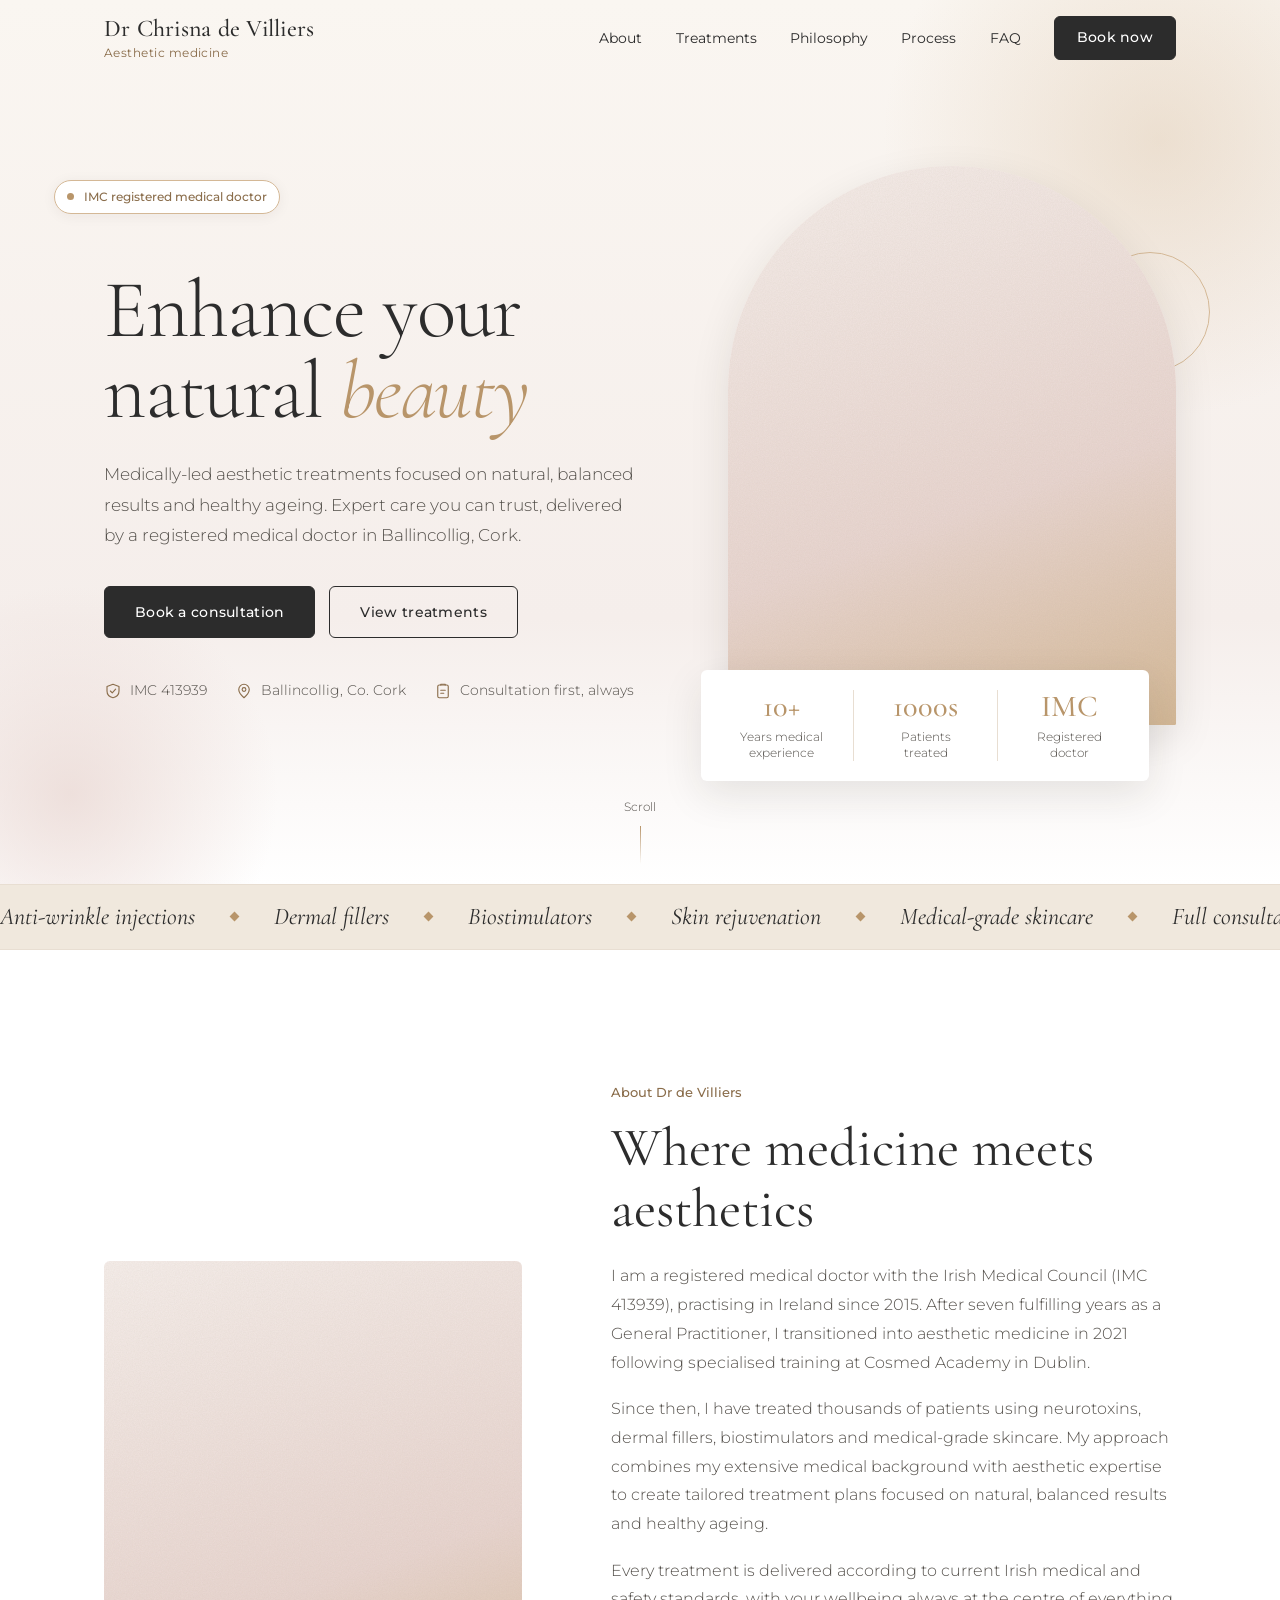
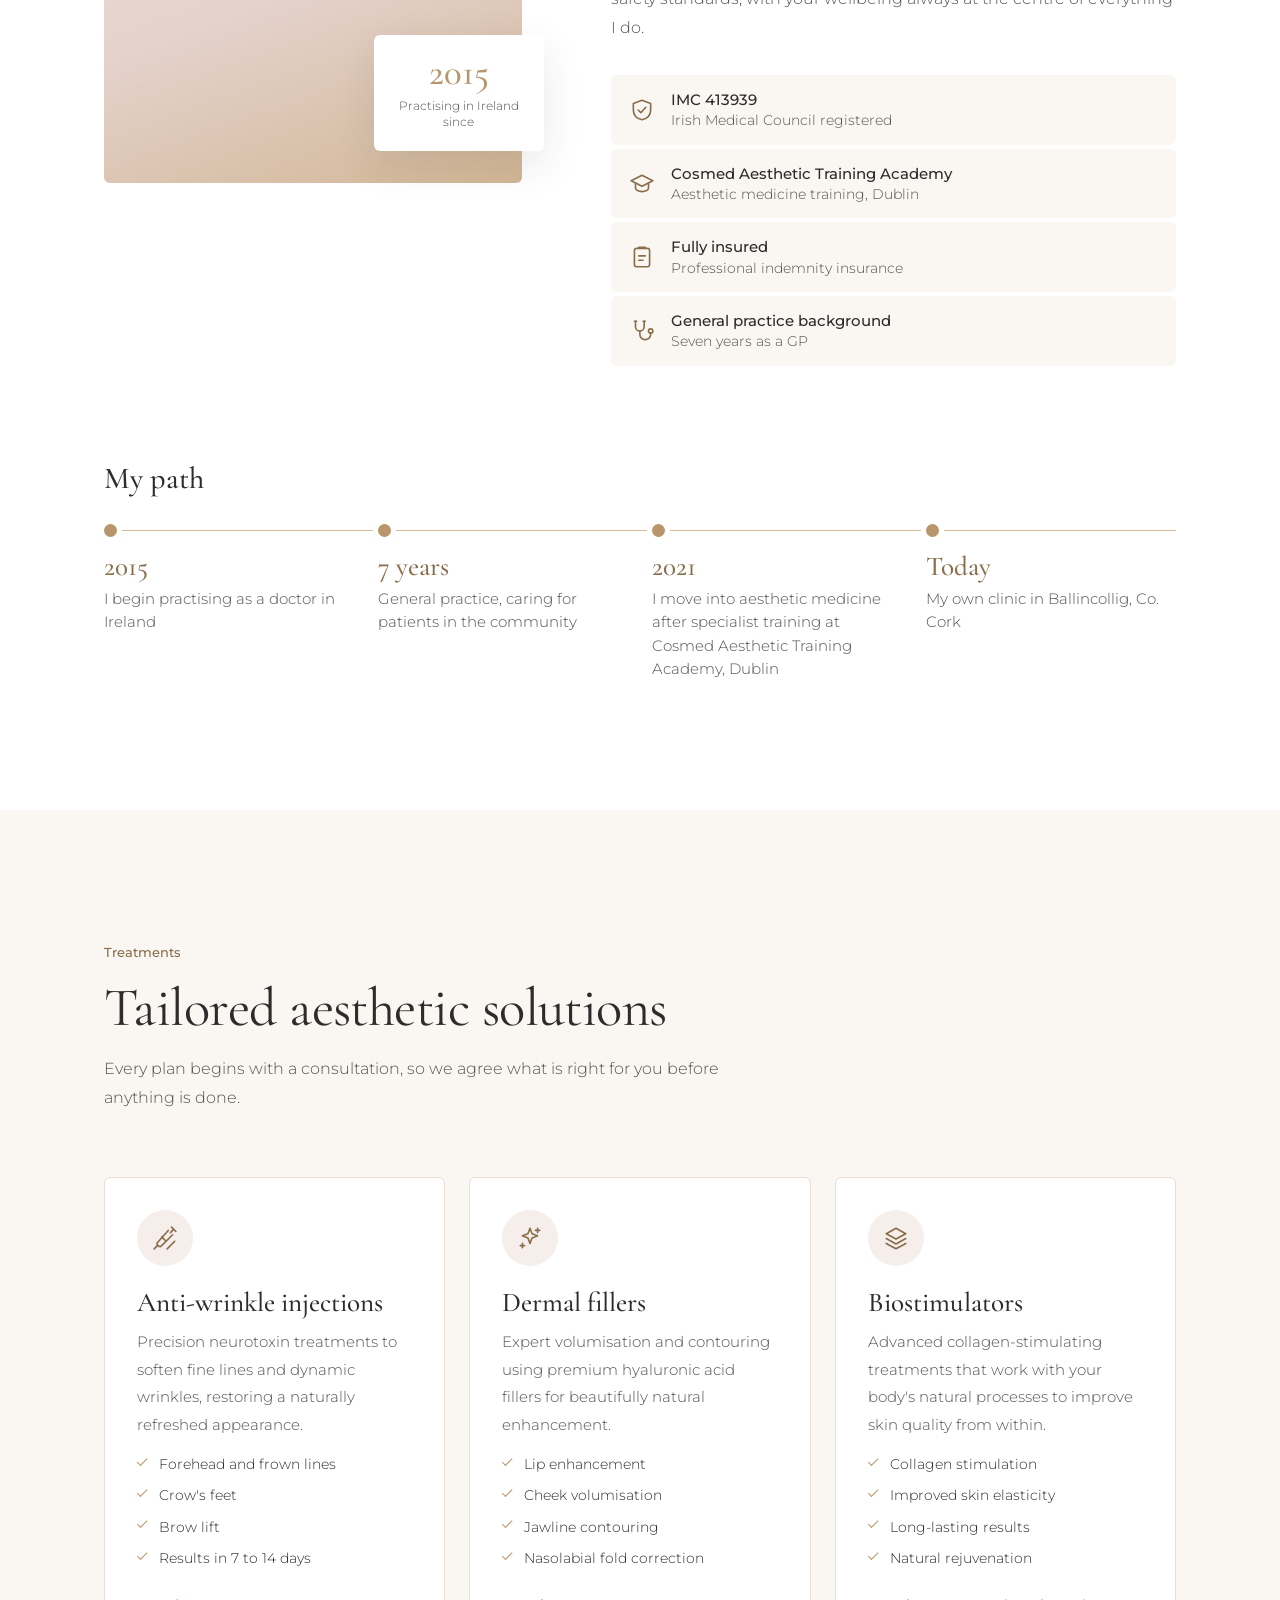
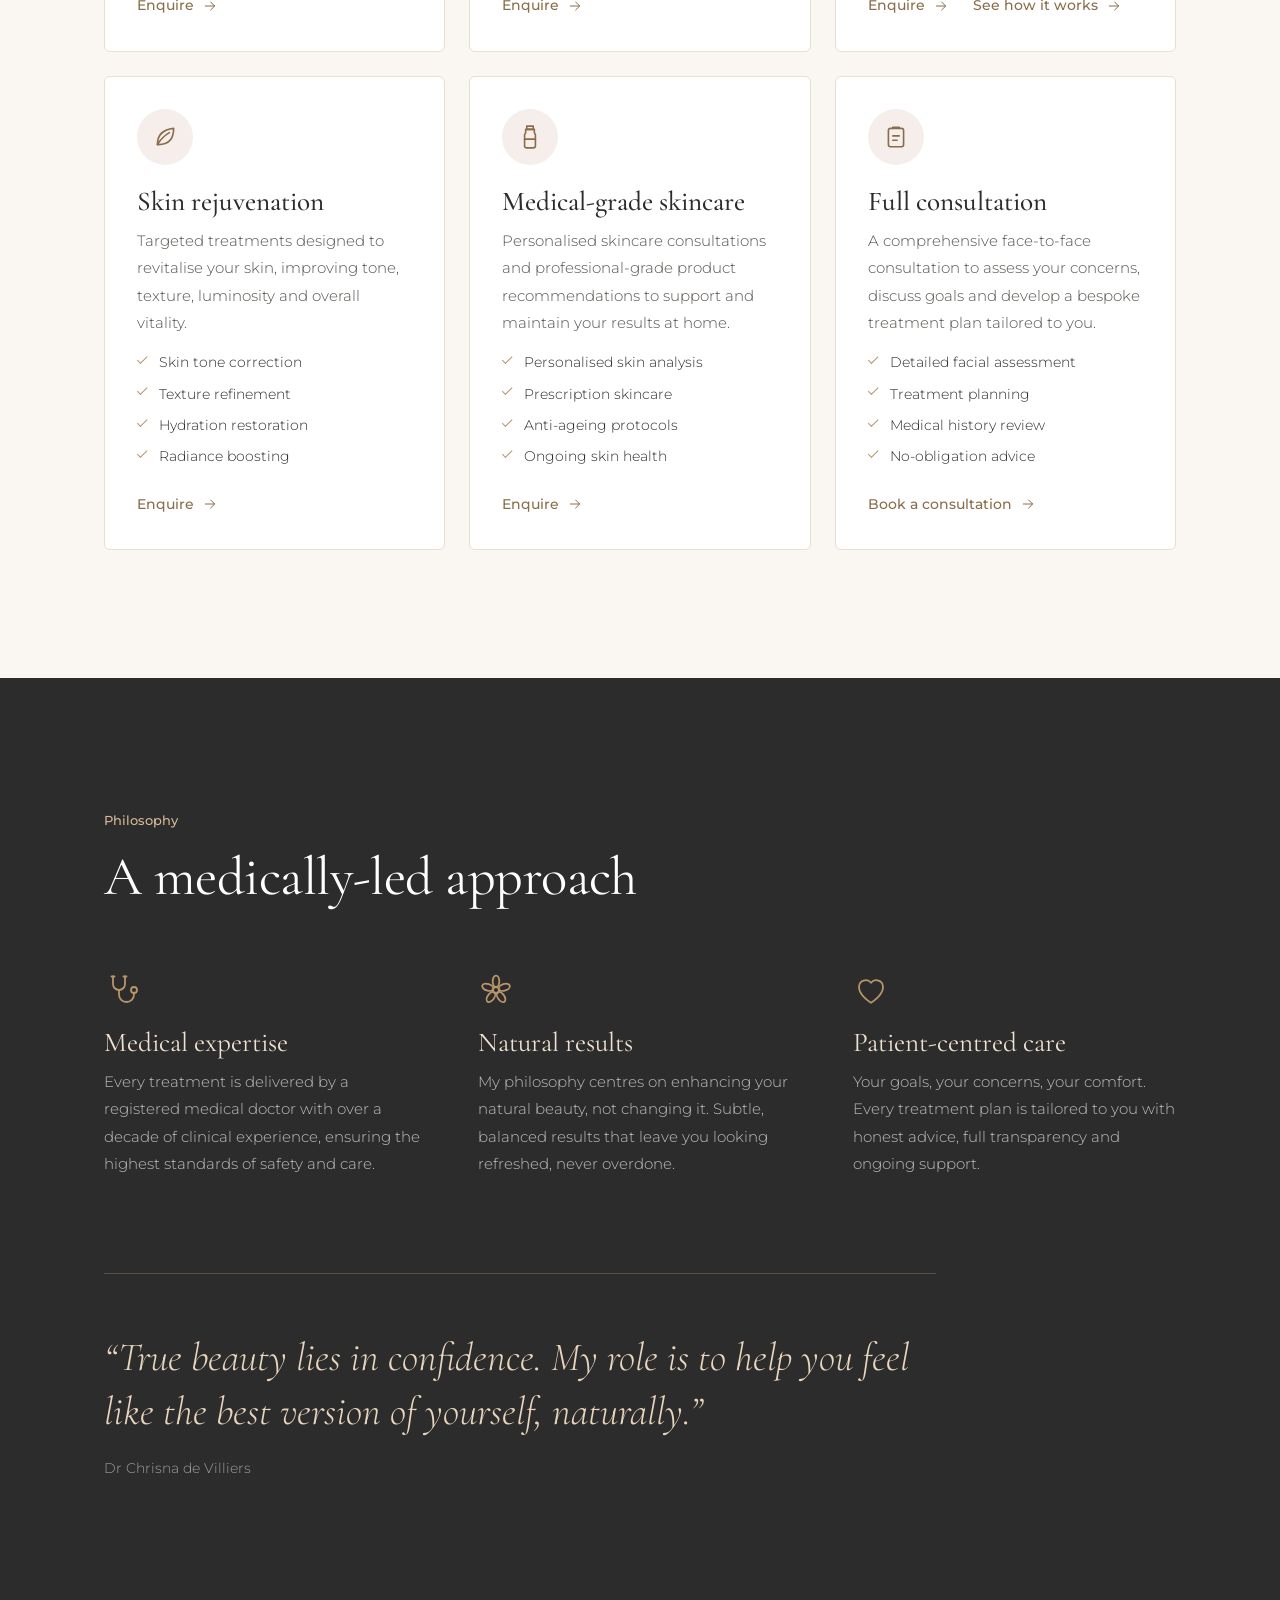
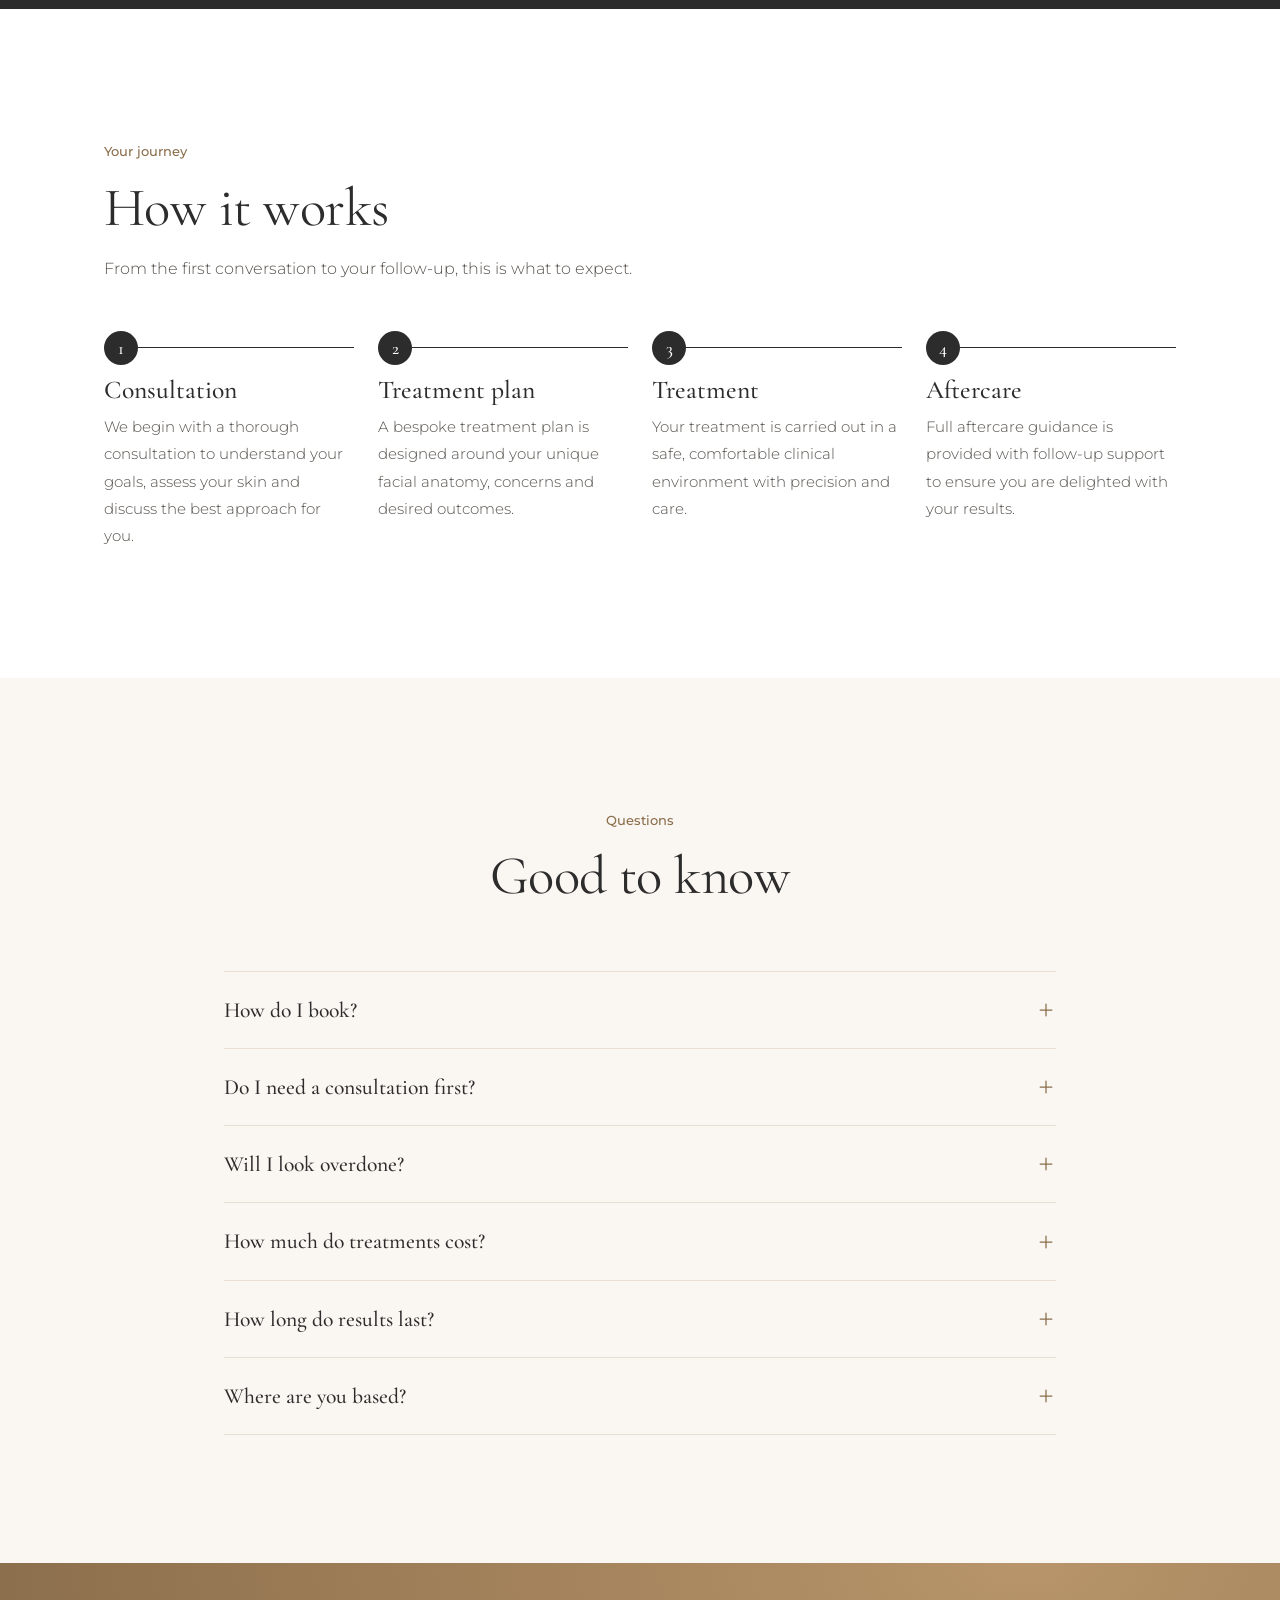
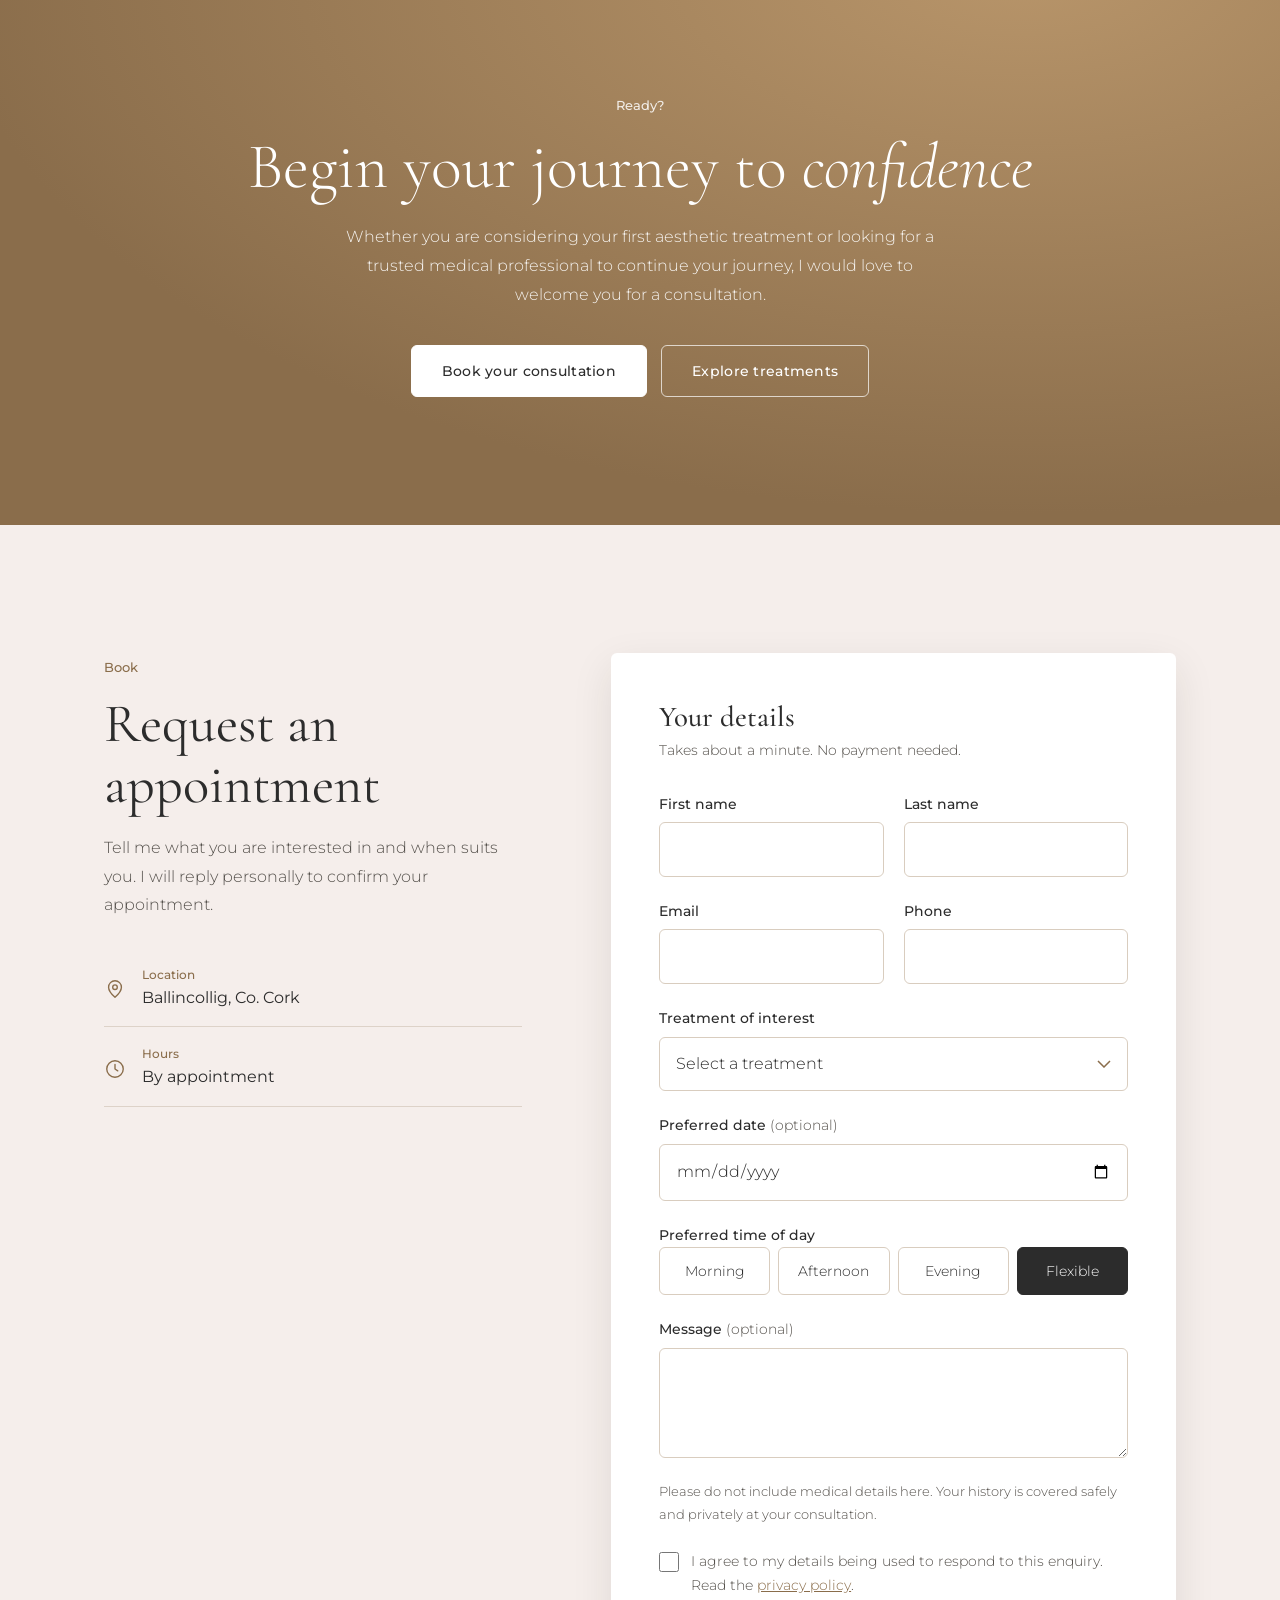
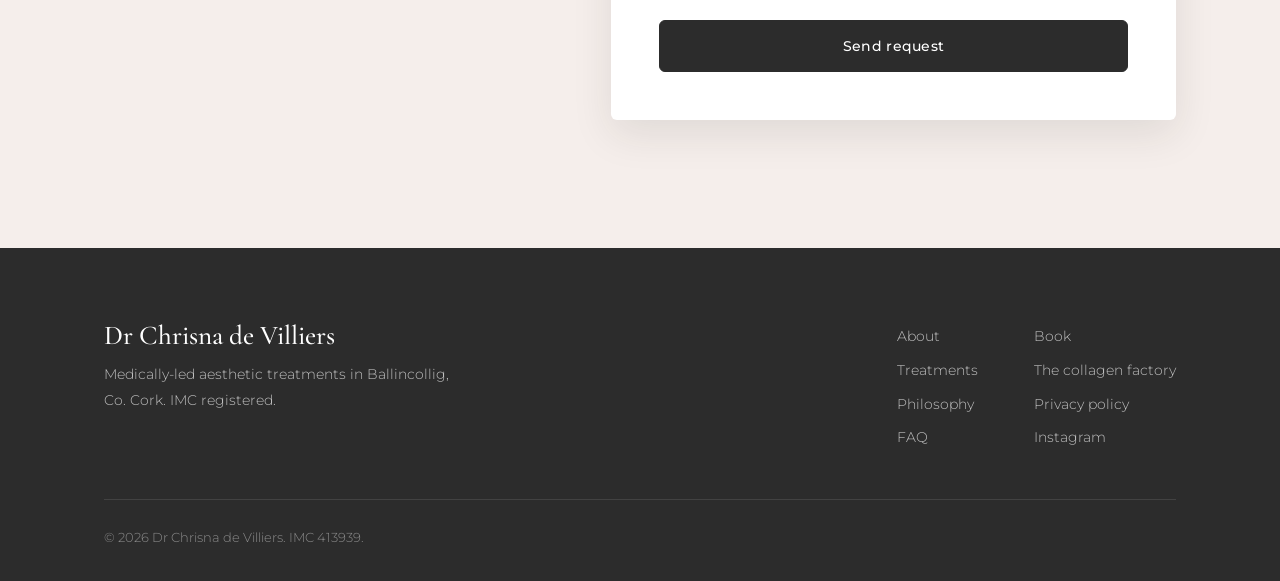
==== commit 04a196b1: "Link the collagen page from the Biostimulators card and footer Co-Authored-By: Claude Sonnet 5.5 <no" ====
--- a/index.html
+++ b/index.html
@@ -203,7 +203,7 @@
                     <h3>Biostimulators</h3>
                     <p>Advanced collagen-stimulating treatments that work with your body's natural processes to improve skin quality from within.</p>
                     <ul class="ticks"><li>Collagen stimulation</li><li>Improved skin elasticity</li><li>Long-lasting results</li><li>Natural rejuvenation</li></ul>
-                    <a class="more" href="#book" data-treatment="Biostimulators">Enquire <svg class="icon"><use href="#i-arrow"/></svg></a>
+                    <span class="more-row"><a class="more" href="#book" data-treatment="Biostimulators">Enquire <svg class="icon"><use href="#i-arrow"/></svg></a><a class="more" href="collagen.html">See how it works <svg class="icon"><use href="#i-arrow"/></svg></a></span>
                 </article>
                 <article class="card treat">
                     <span class="icon-disc"><svg class="icon"><use href="#i-leaf"/></svg></span>
@@ -416,6 +416,7 @@
                 </ul>
                 <ul>
                     <li><a href="#book">Book</a></li>
+                    <li><a href="collagen.html">The collagen factory</a></li>
                     <li><a href="privacy.html">Privacy policy</a></li>
                     <li><a data-cfg="instagram" href="#" hidden>Instagram</a></li>
                 </ul>
--- a/style.css
+++ b/style.css
@@ -225,6 +225,8 @@
 .treat h3 { font-size: 1.7rem; font-weight: 500; margin: 22px 0 10px; }
 .treat p { color: var(--charcoal-soft); font-size: 0.95rem; }
 .treat .more { margin-top: auto; padding-top: 22px; font-size: 0.88rem; font-weight: 500; color: var(--gold-dark); text-decoration: none; display: inline-flex; align-items: center; gap: 8px; }
+.treat .more-row { margin-top: auto; display: flex; flex-wrap: wrap; gap: 4px 24px; }
+.treat .more-row .more { margin-top: 0; }
 .treat .more .icon { width: 16px; height: 16px; transition: transform 0.3s var(--ease); }
 .treat .more:hover .icon { transform: translateX(4px); }
 
@@ -564,6 +566,9 @@
 .shop-hero h1 { font-size: clamp(2.4rem, 5.4vw, 4.2rem); font-weight: 300; line-height: 1.05; margin-bottom: 16px; }
 .shop-hero h1 em { font-style: italic; color: var(--gold-dark); }
 .shop-hero p { max-width: 34em; color: var(--charcoal-soft); font-size: 1.02rem; }
+.hero-fibro { display: block; text-decoration: none; cursor: pointer; transition: transform 0.3s var(--ease); }
+.hero-fibro:hover { transform: rotate(-3deg) scale(1.04); }
+.g-av { display: block; }
 .hero-fibro { position: relative; width: clamp(120px, 16vw, 190px); padding-top: 54px; }
 .hero-fibro svg { width: 100%; height: auto; overflow: visible; }
 .hero-fibro .fibro-bubble { right: auto; left: 50%; top: 0; transform: translateX(-30%); max-width: 190px; }
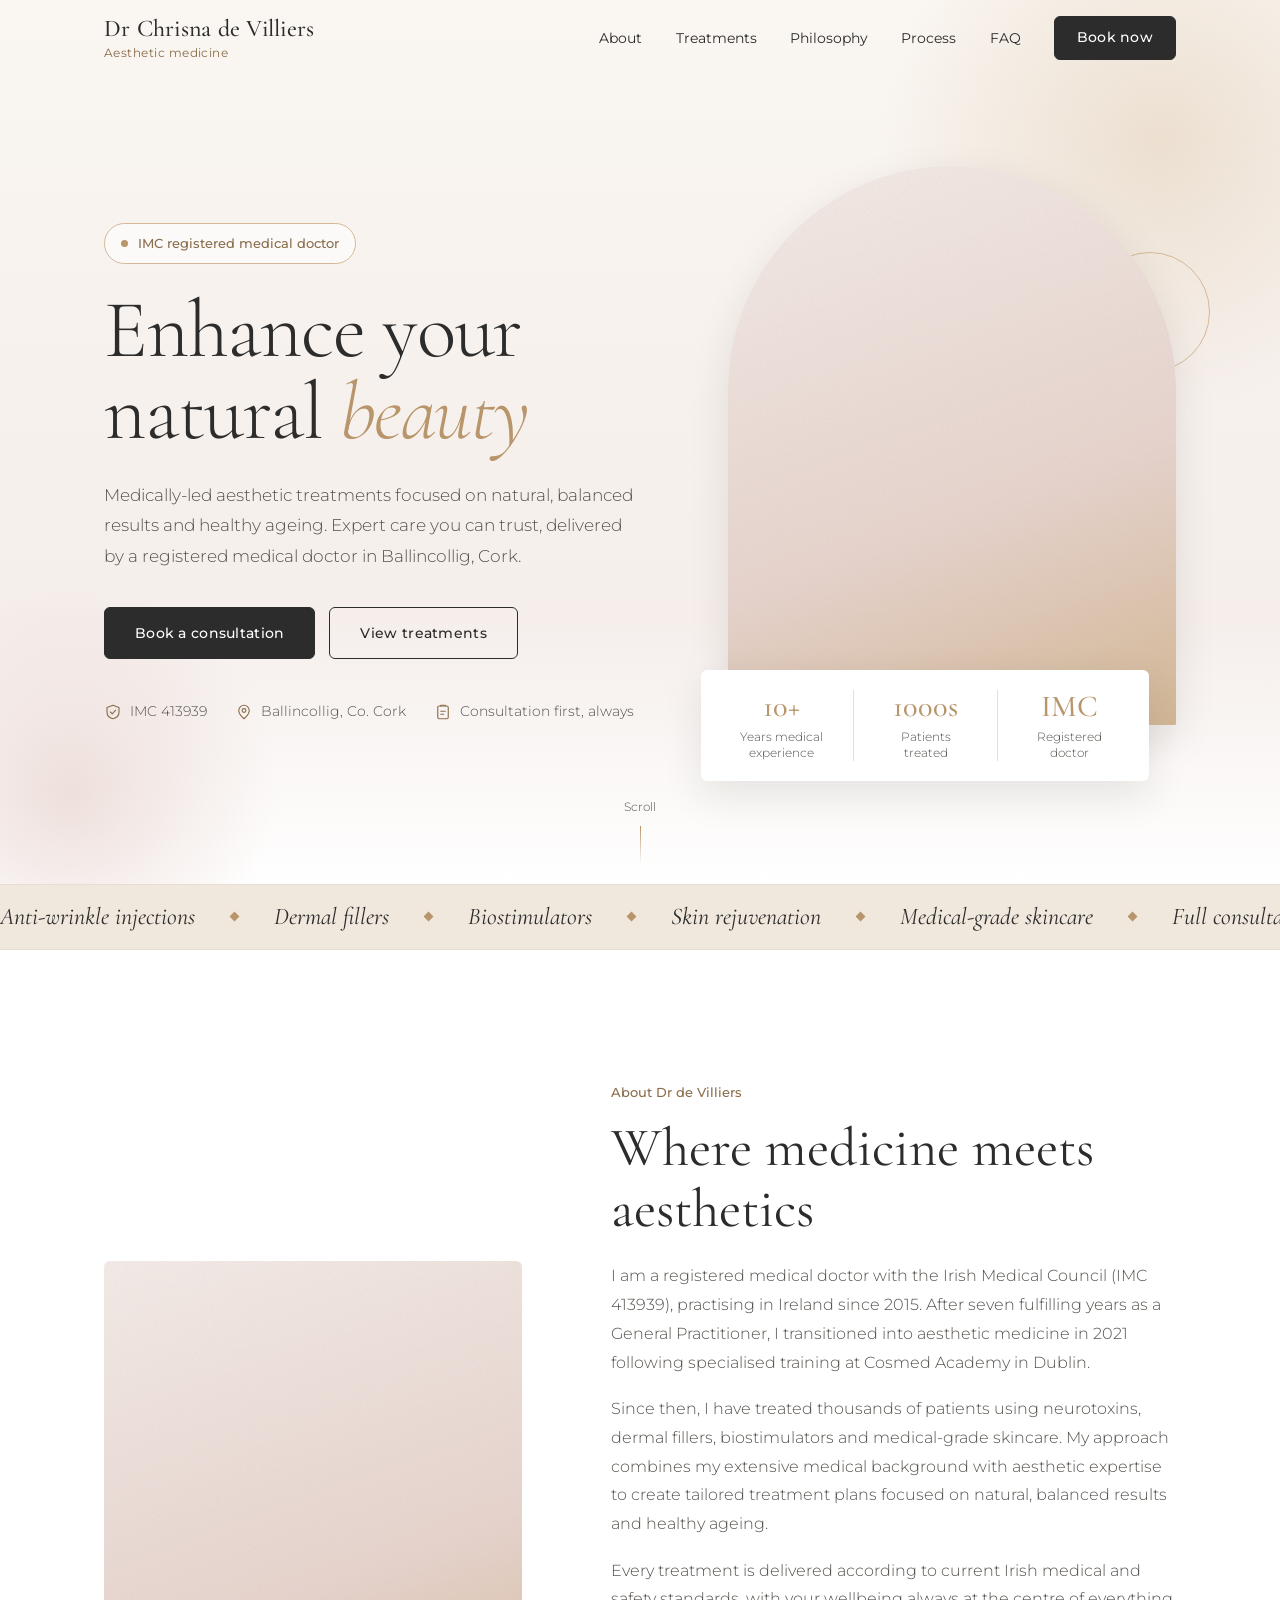
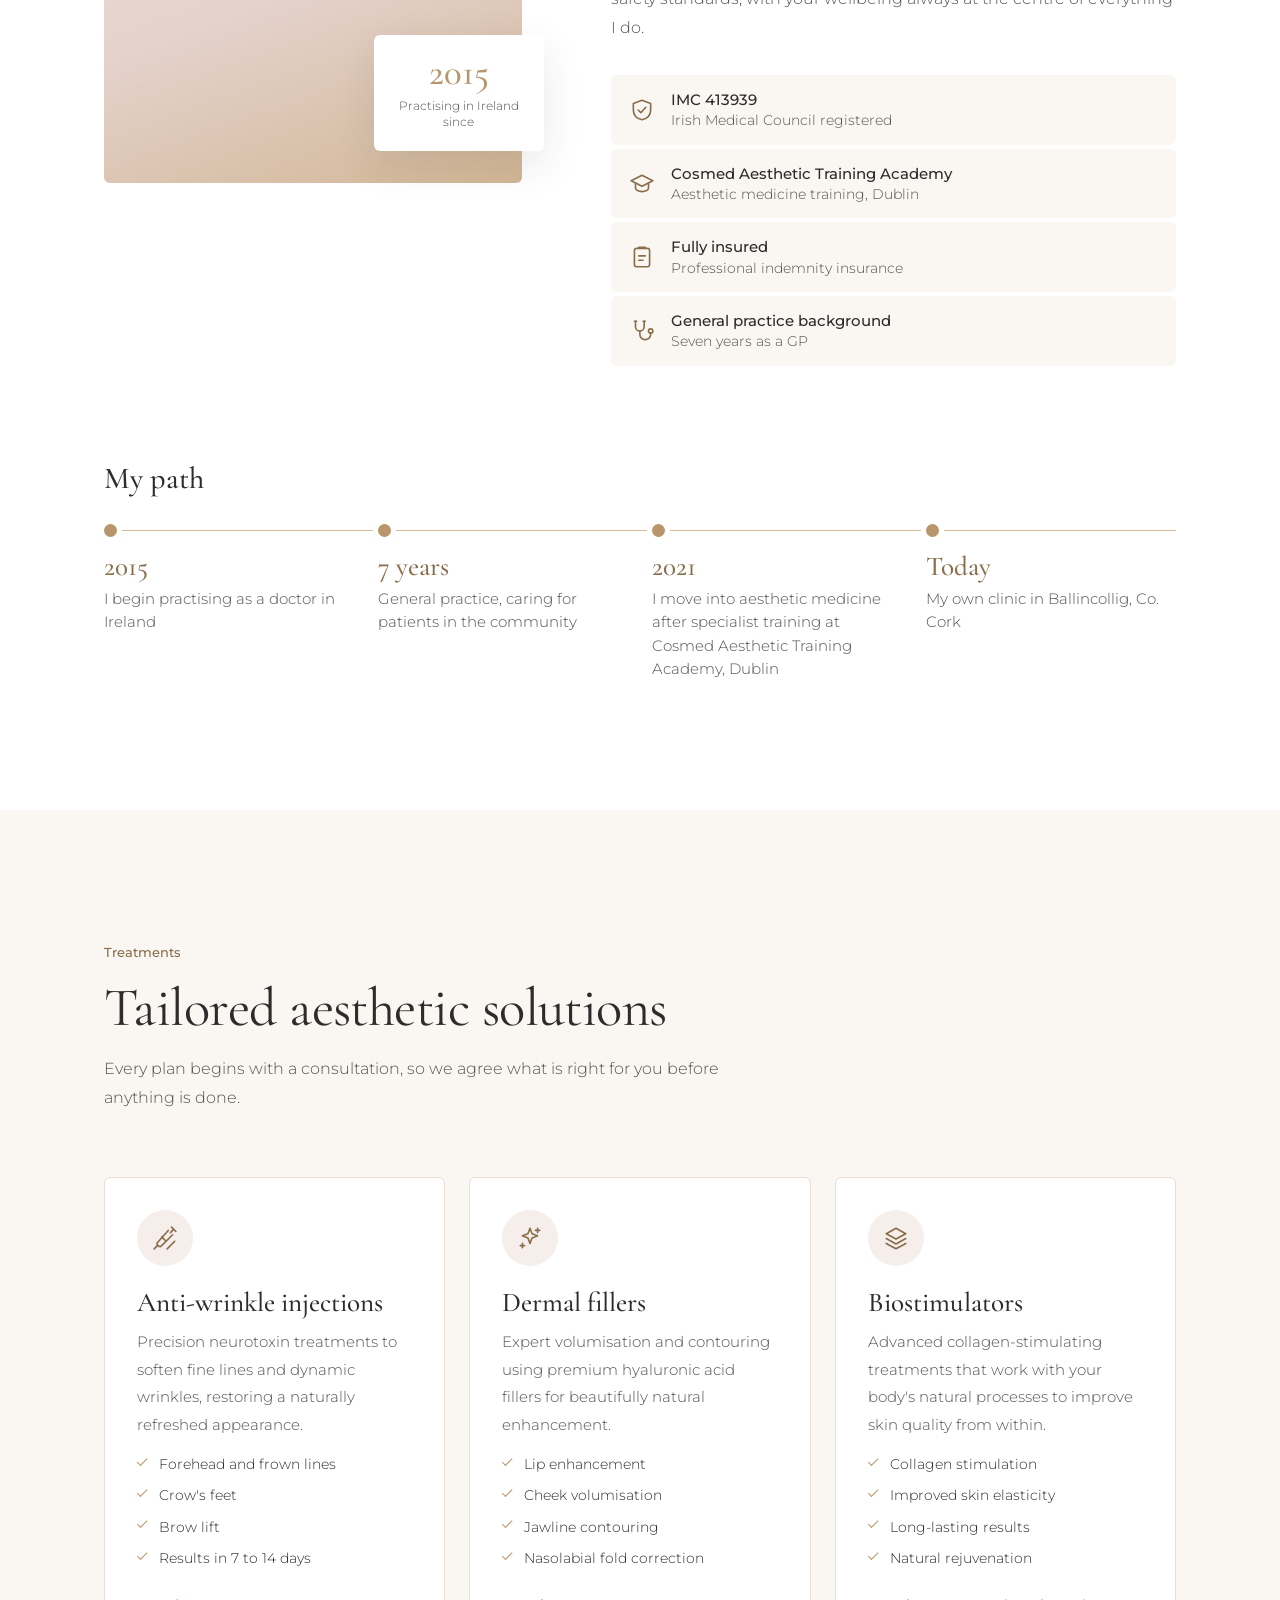
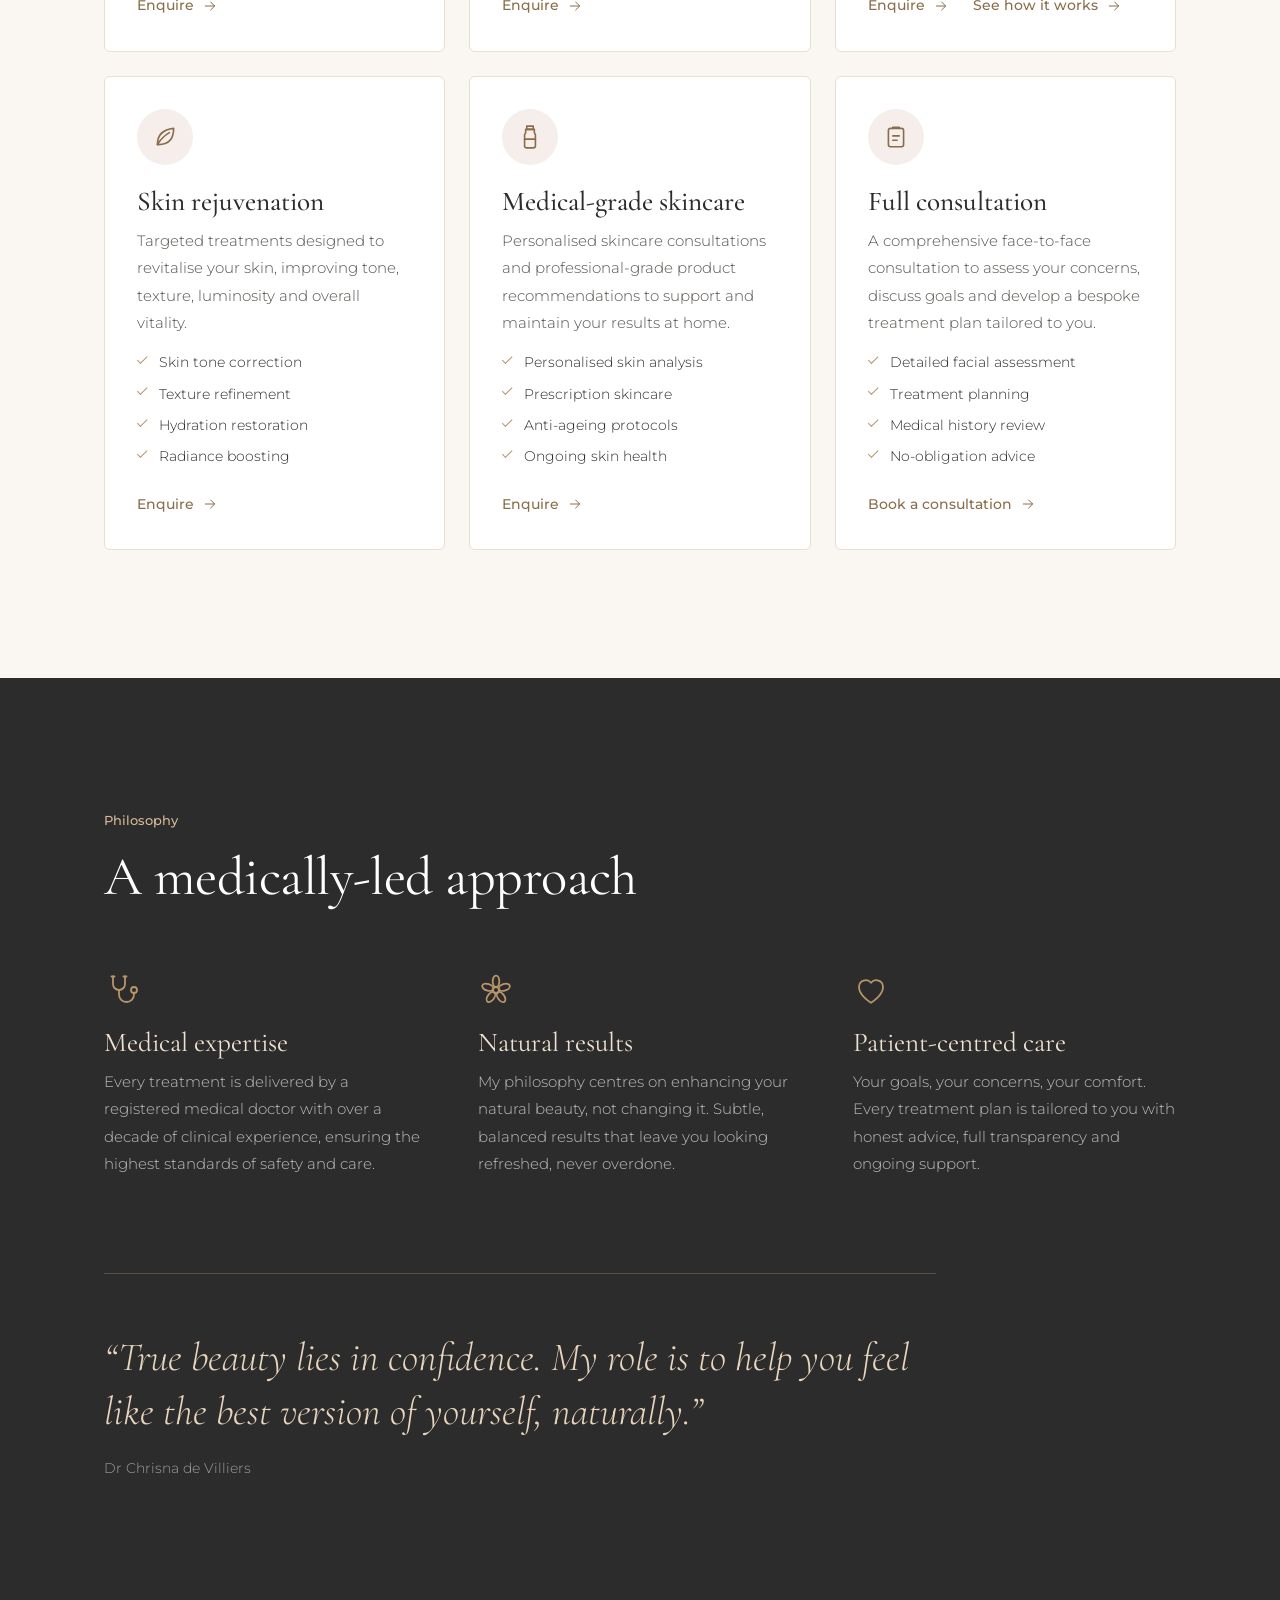
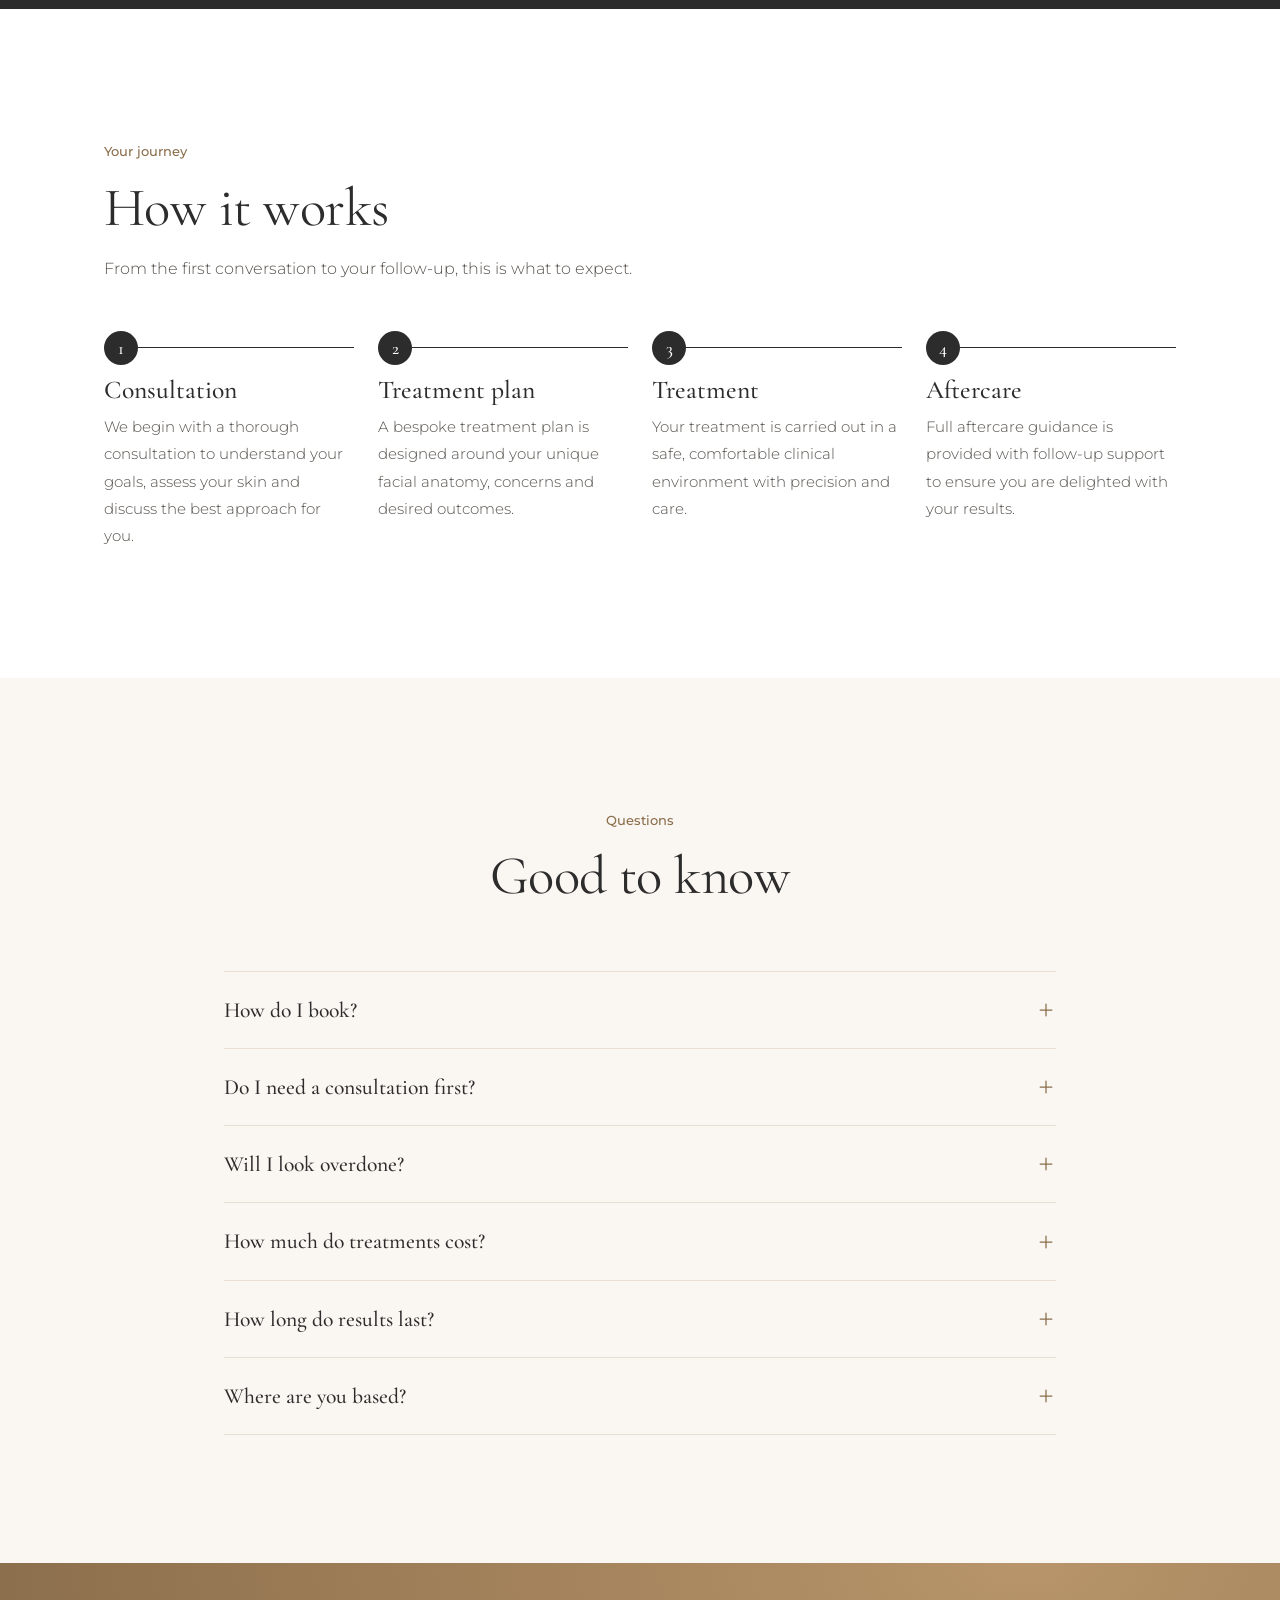
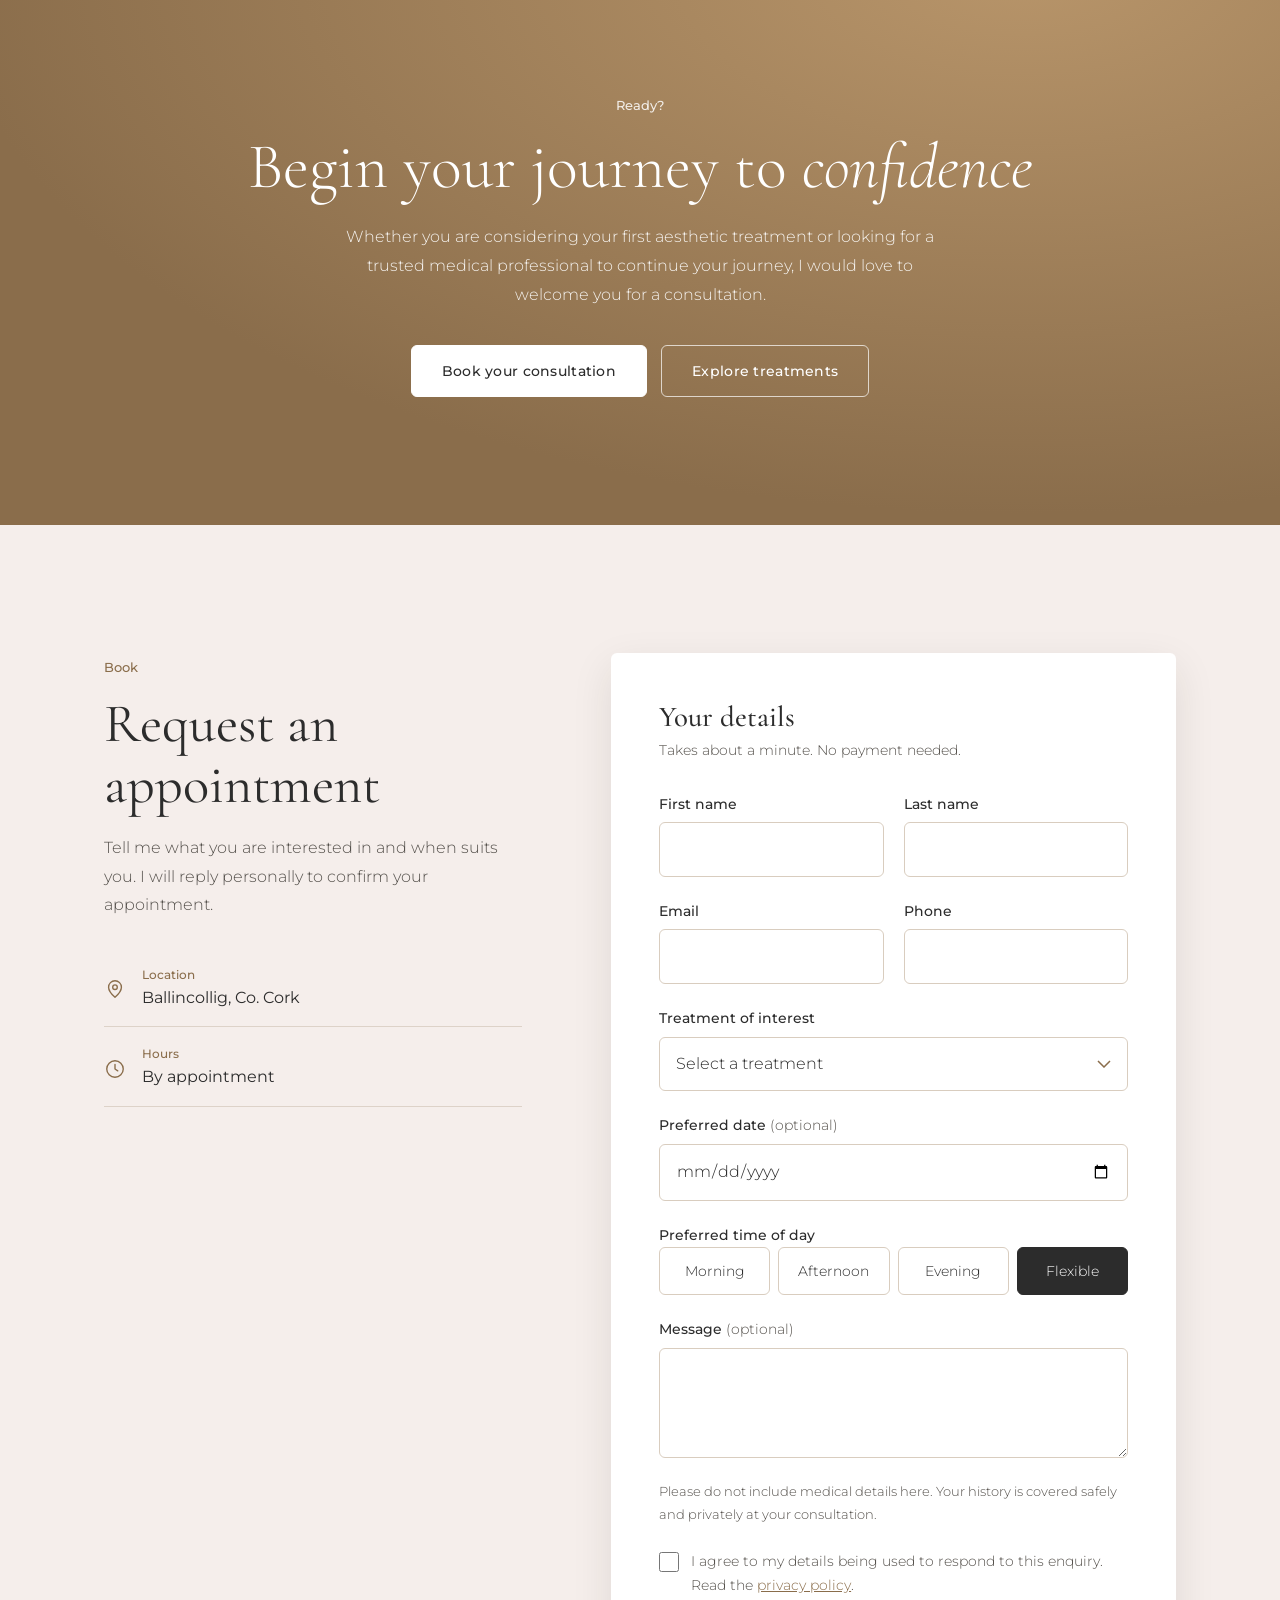
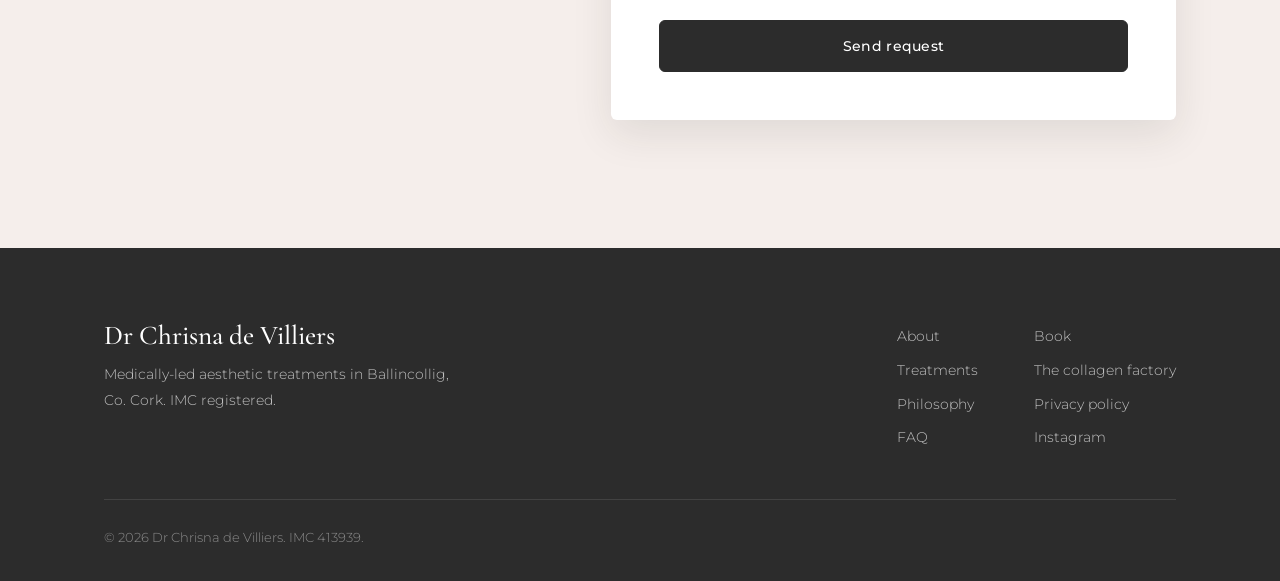
==== commit 100280c7: "Cache-bust CSS/JS so phones pick up the latest fixes Co-Authored-By: Claude Sonnet 5.5 <noreply@anth" ====
--- a/index.html
+++ b/index.html
@@ -21,7 +21,7 @@
     <link rel="preconnect" href="https://fonts.googleapis.com">
     <link rel="preconnect" href="https://fonts.gstatic.com" crossorigin>
     <link href="https://fonts.googleapis.com/css2?family=Cormorant+Garamond:ital,wght@0,300;0,400;0,500;0,600;1,300;1,400&family=Montserrat:wght@300;400;500&display=swap" rel="stylesheet">
-    <link rel="stylesheet" href="style.css">
+    <link rel="stylesheet" href="style.css?v=1791043368">
     <script type="application/ld+json">
     {
         "@context": "https://schema.org",
@@ -436,8 +436,8 @@
     <a class="btn btn-solid" href="#book">Book now</a>
 </div>
 
-<script src="config.js"></script>
-<script src="products.js"></script>
-<script src="script.js" defer></script>
+<script src="config.js?v=1791043368"></script>
+<script src="products.js?v=1791043368"></script>
+<script src="script.js?v=1791043368" defer></script>
 </body>
 </html>
--- a/style.css
+++ b/style.css
@@ -596,7 +596,7 @@
 .tile .art { position: absolute; inset: 6% 12% 0; width: 76%; height: 94%; margin: auto; transition: transform 0.5s var(--ease); }
 .tile img { position: absolute; inset: 0; width: 100%; height: 100%; object-fit: cover; z-index: 1; }
 .pcard:hover .tile .art { transform: translateY(-6px) scale(1.04); }
-.badge { position: absolute; top: 14px; left: 14px; z-index: 2; padding: 6px 12px; background: #fff; border-radius: 999px; font-size: 0.72rem; font-weight: 500; color: var(--gold-dark); box-shadow: var(--shadow-sm); }
+.tile .badge { position: absolute; top: 14px; left: 14px; z-index: 2; padding: 6px 12px; background: #fff; border-radius: 999px; font-size: 0.72rem; font-weight: 500; color: var(--gold-dark); box-shadow: var(--shadow-sm); }
 .pinfo { display: flex; flex-direction: column; gap: 4px; padding: 20px 22px 8px; }
 .pcat { font-size: 0.78rem; color: var(--gold-dark); font-weight: 500; }
 .pname { font: 500 1.45rem/1.15 var(--serif); }
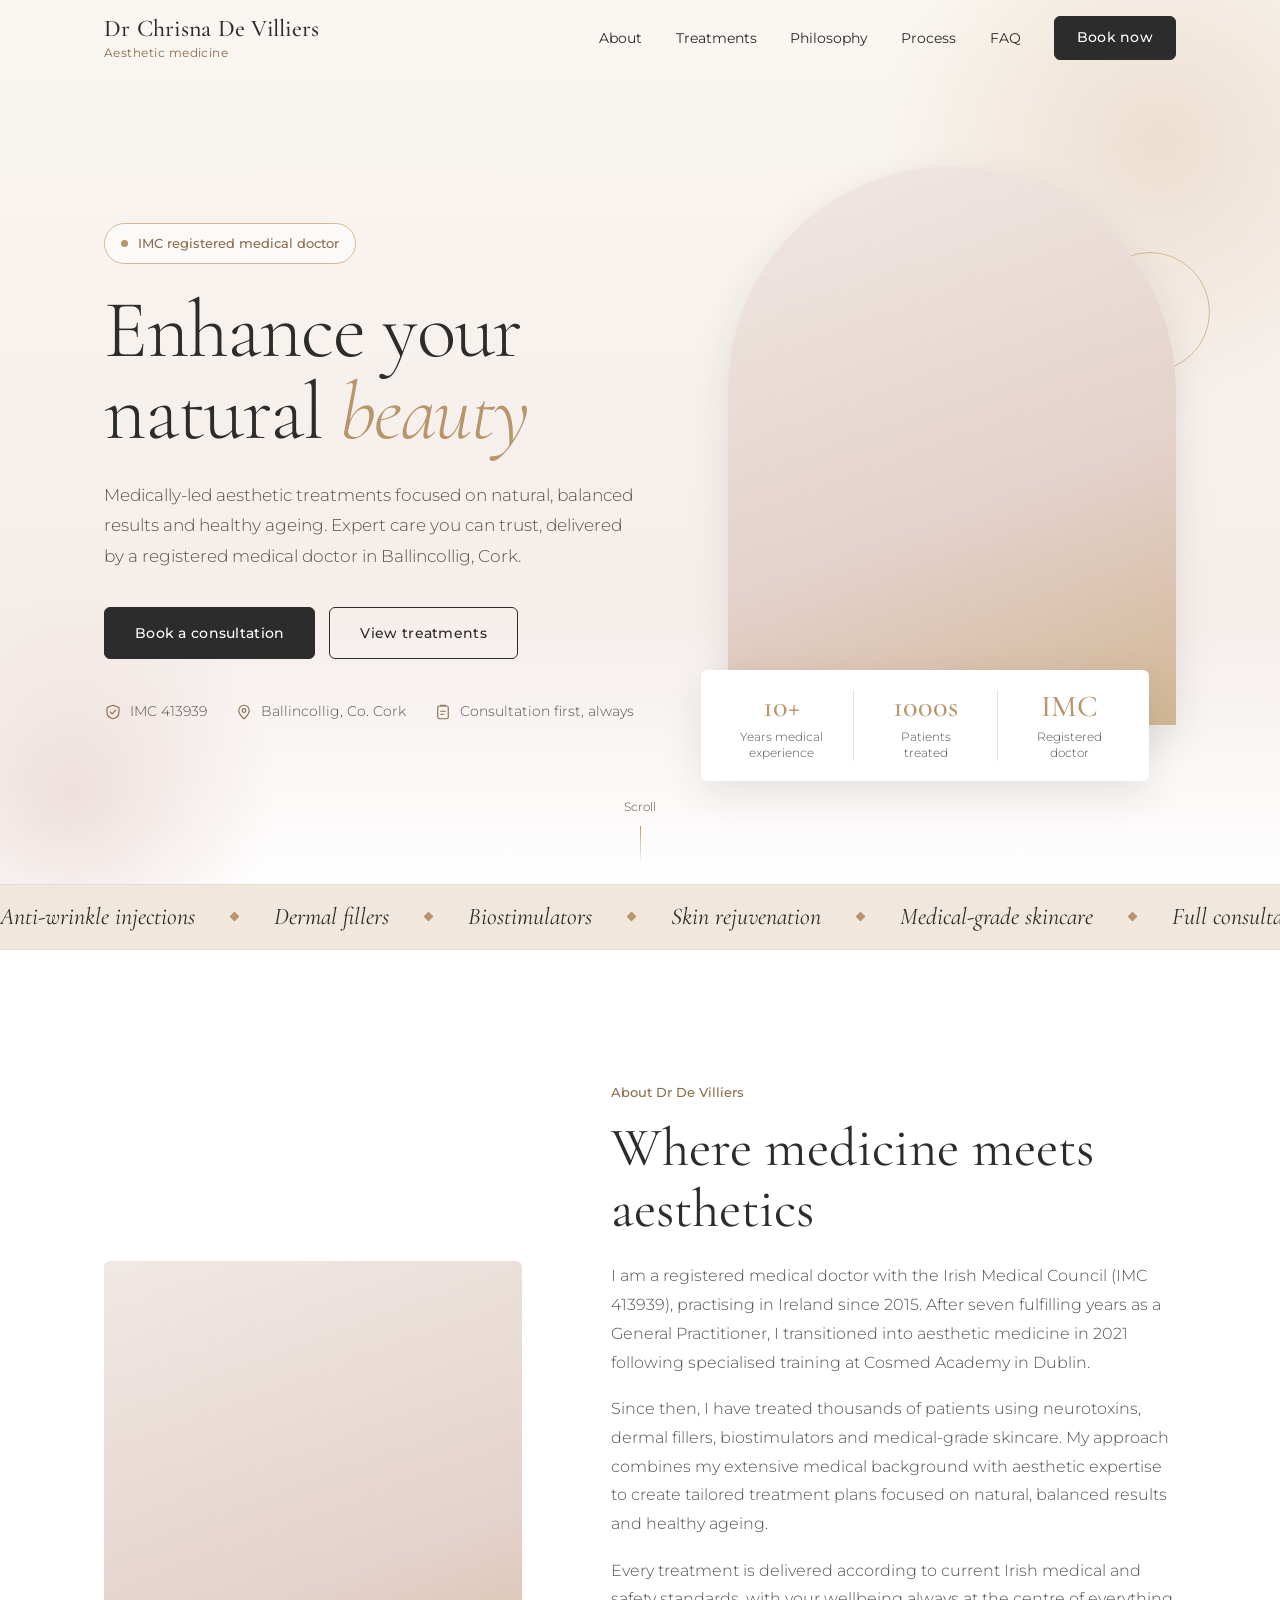
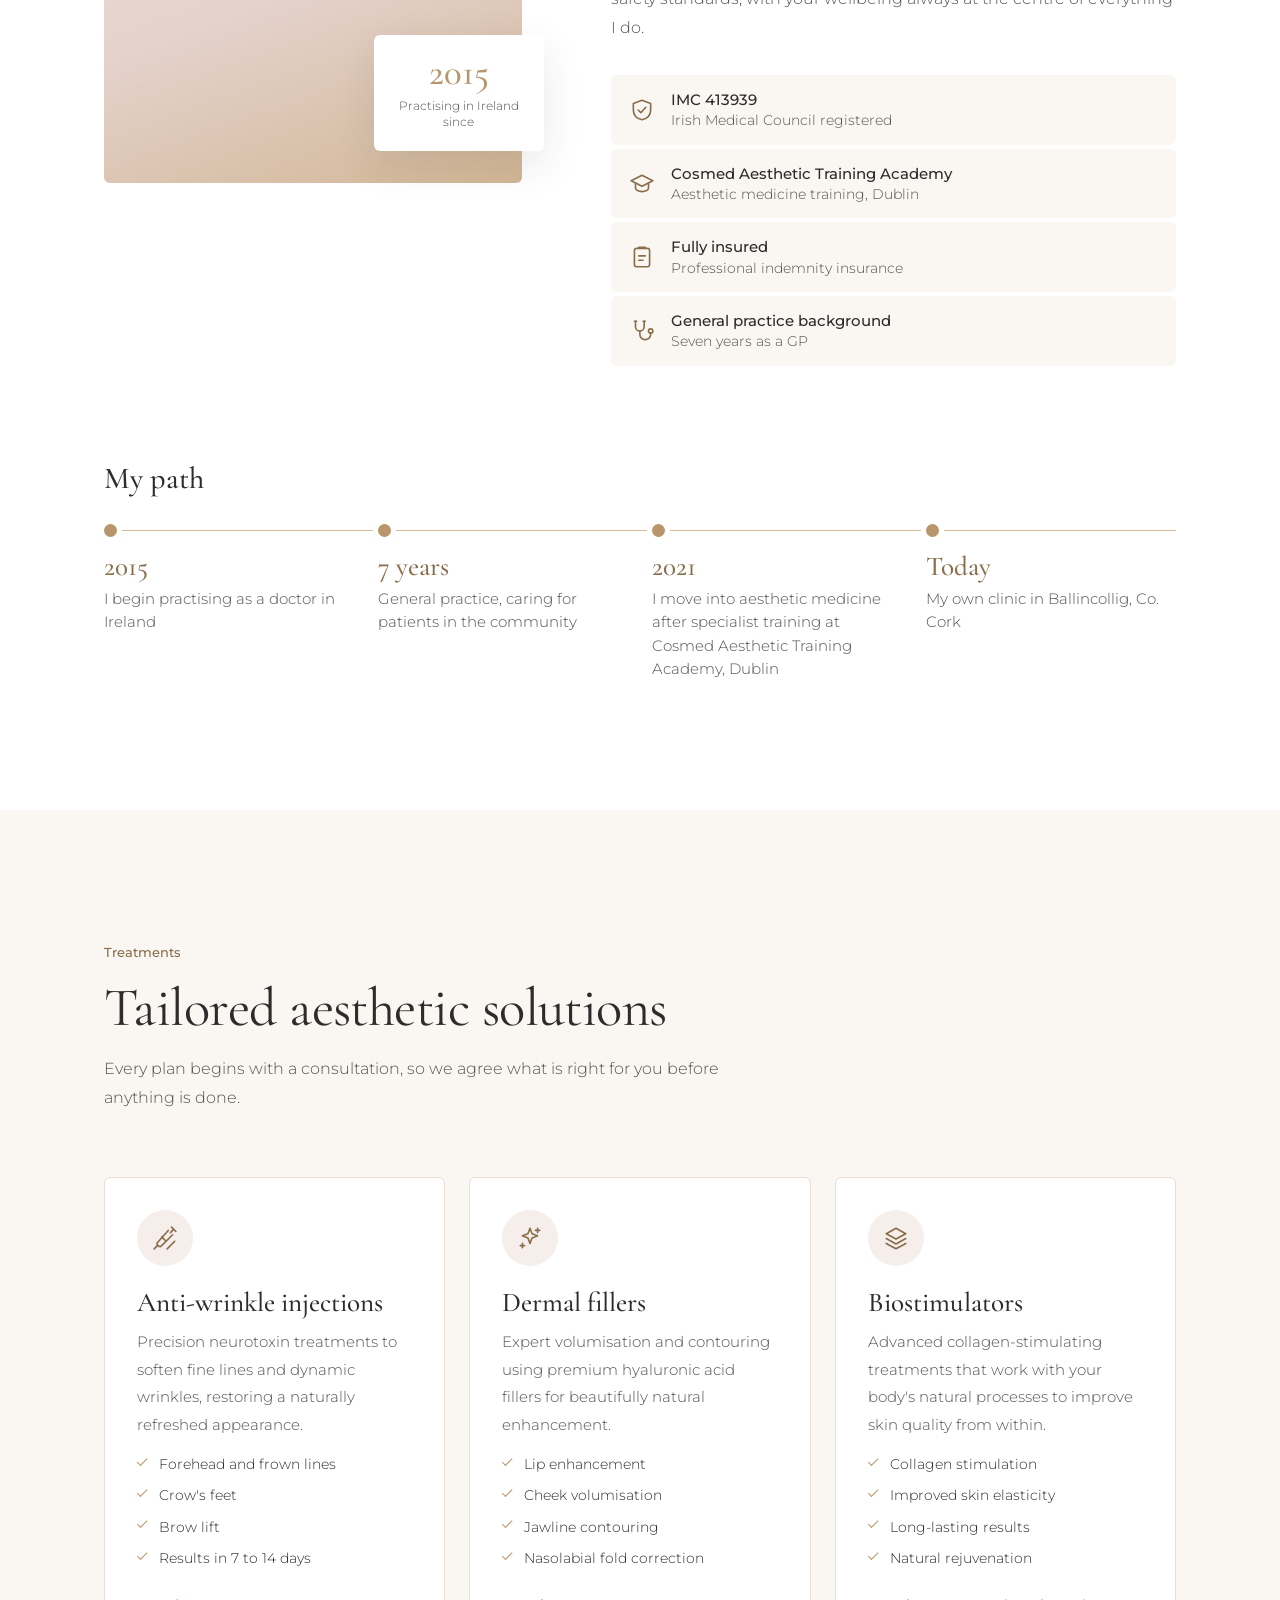
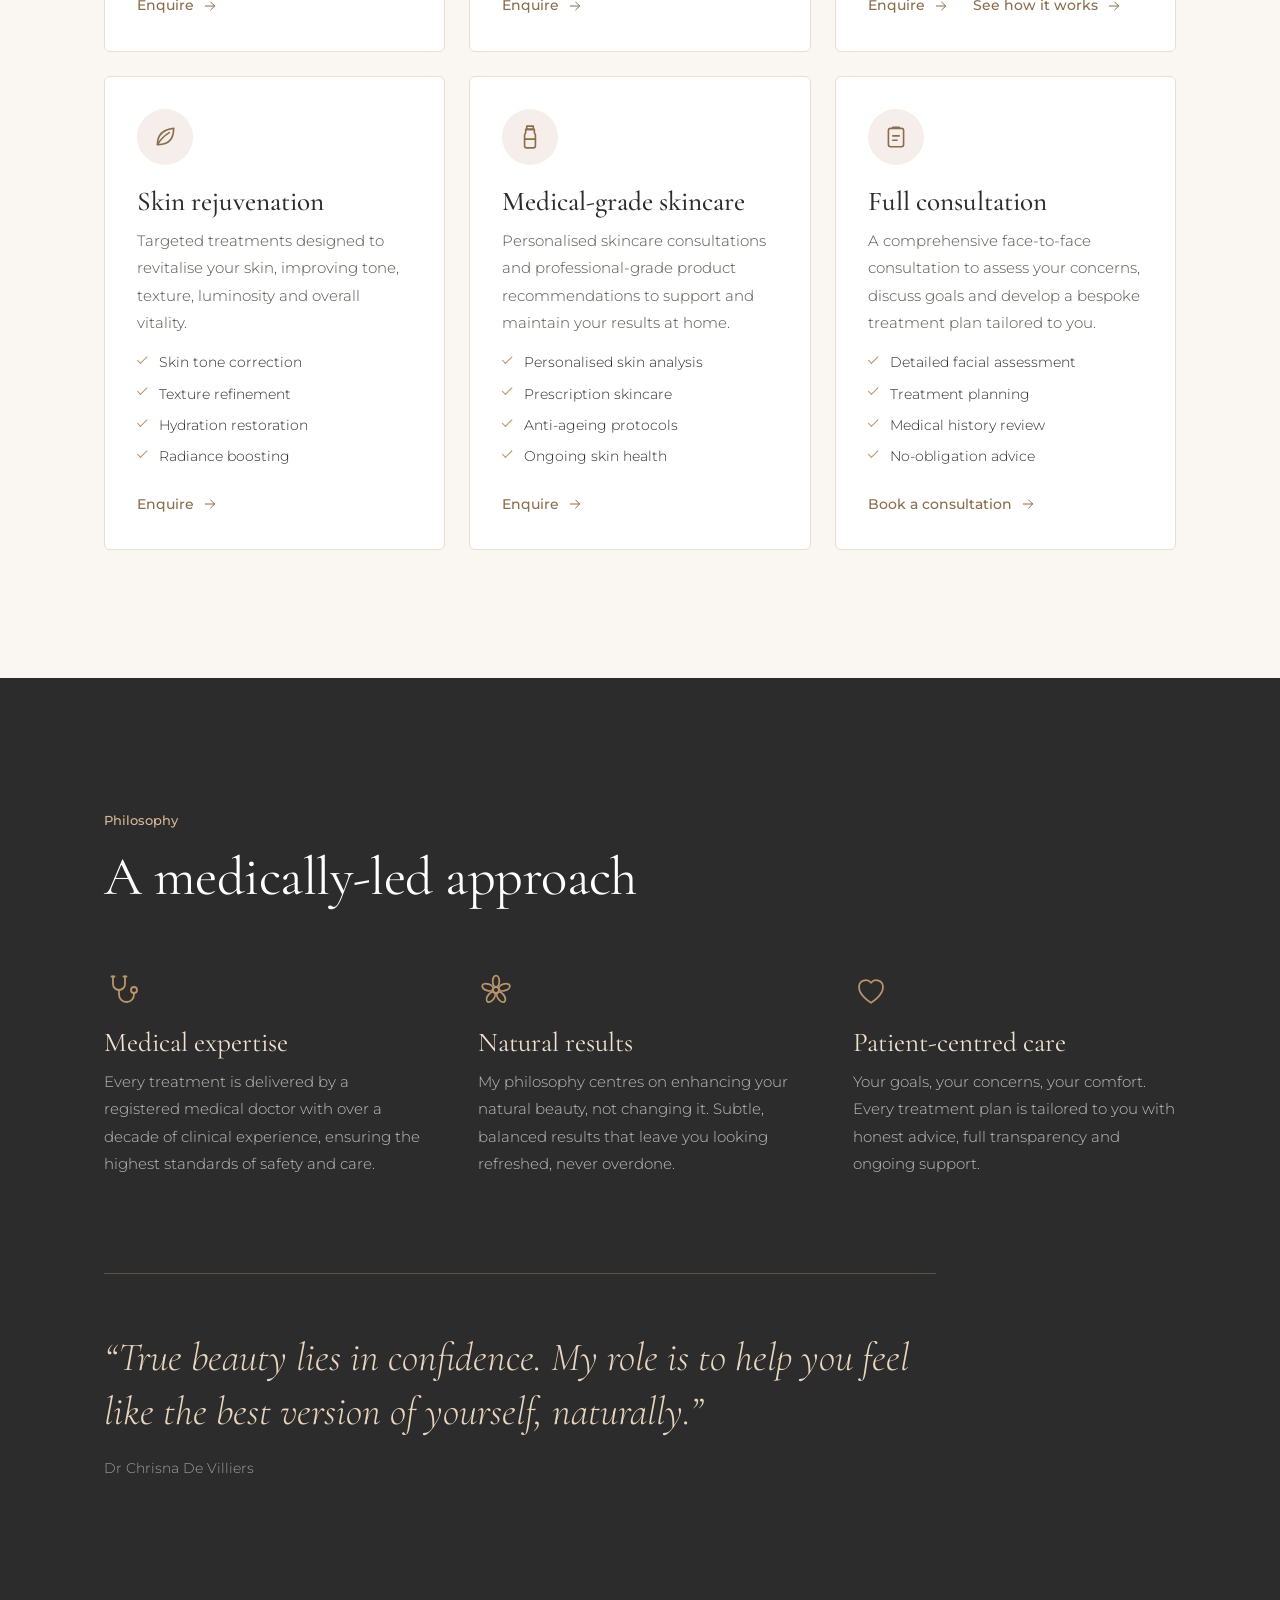
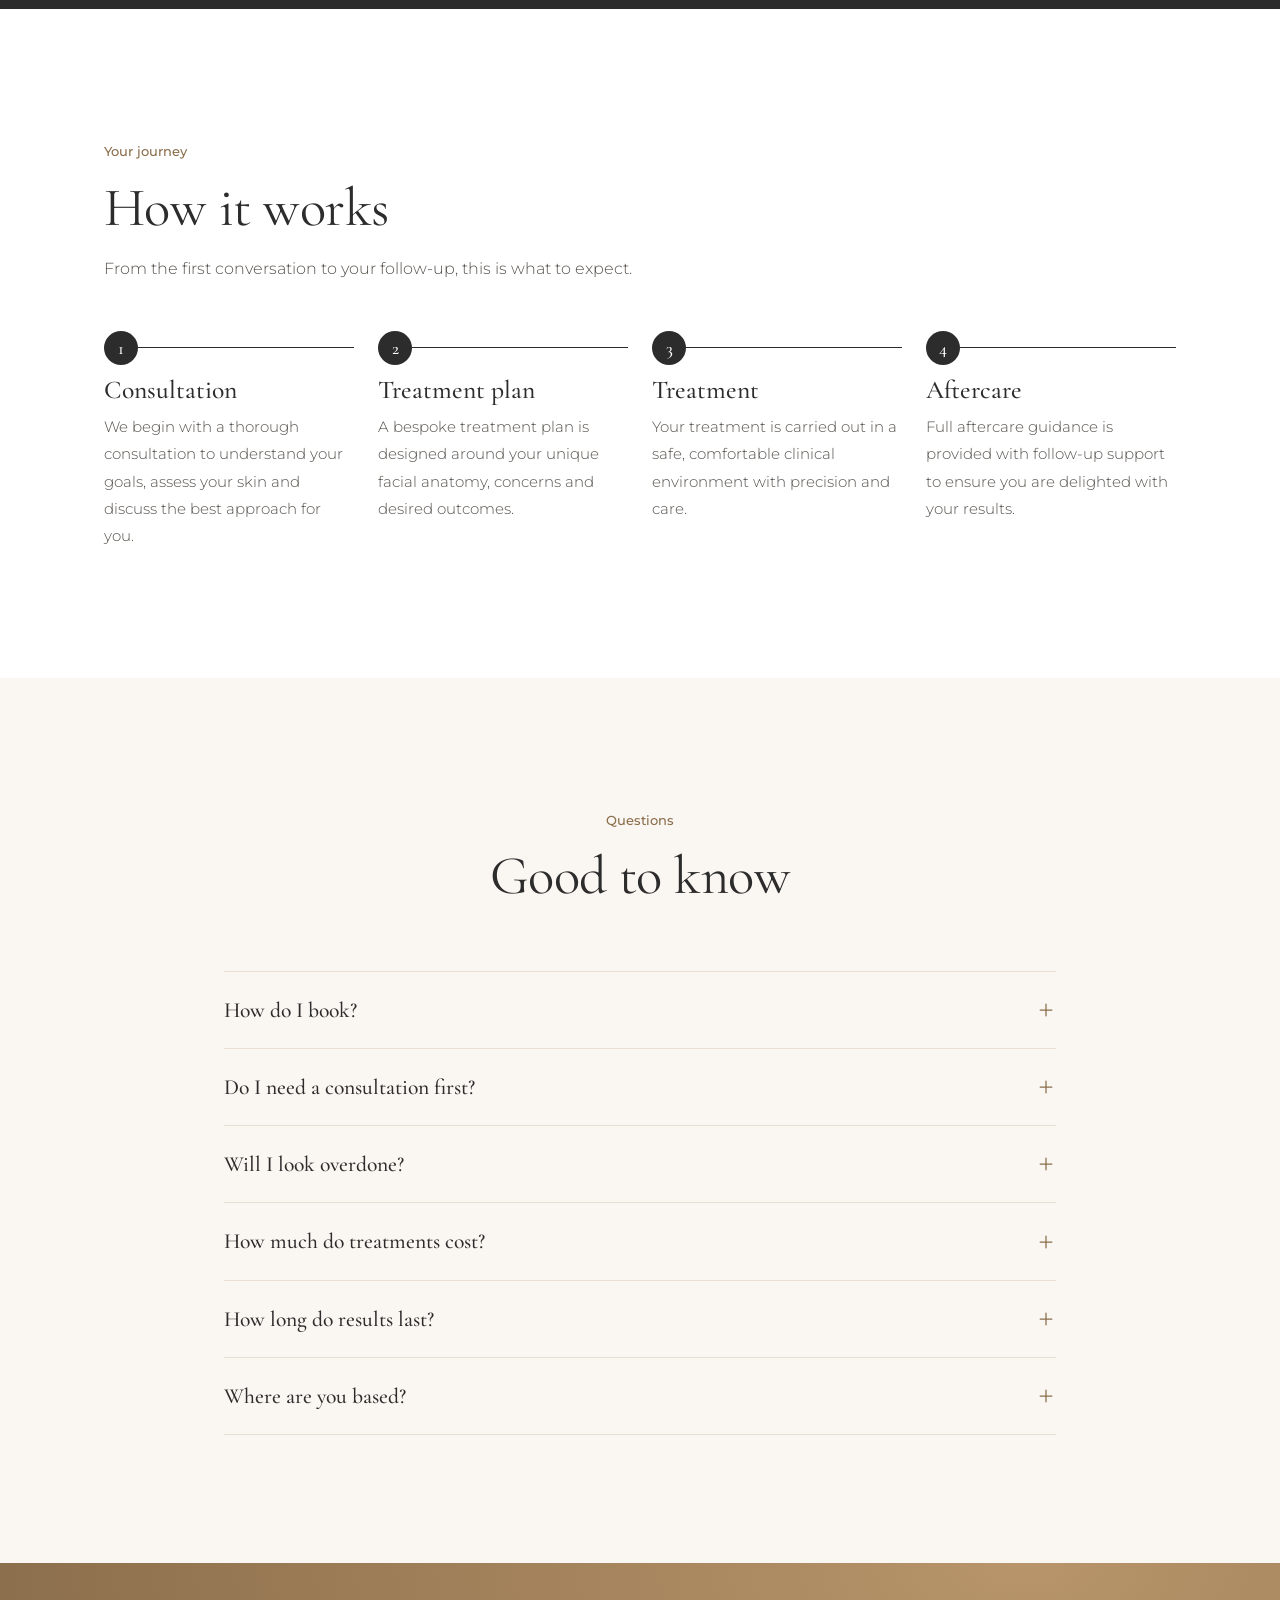
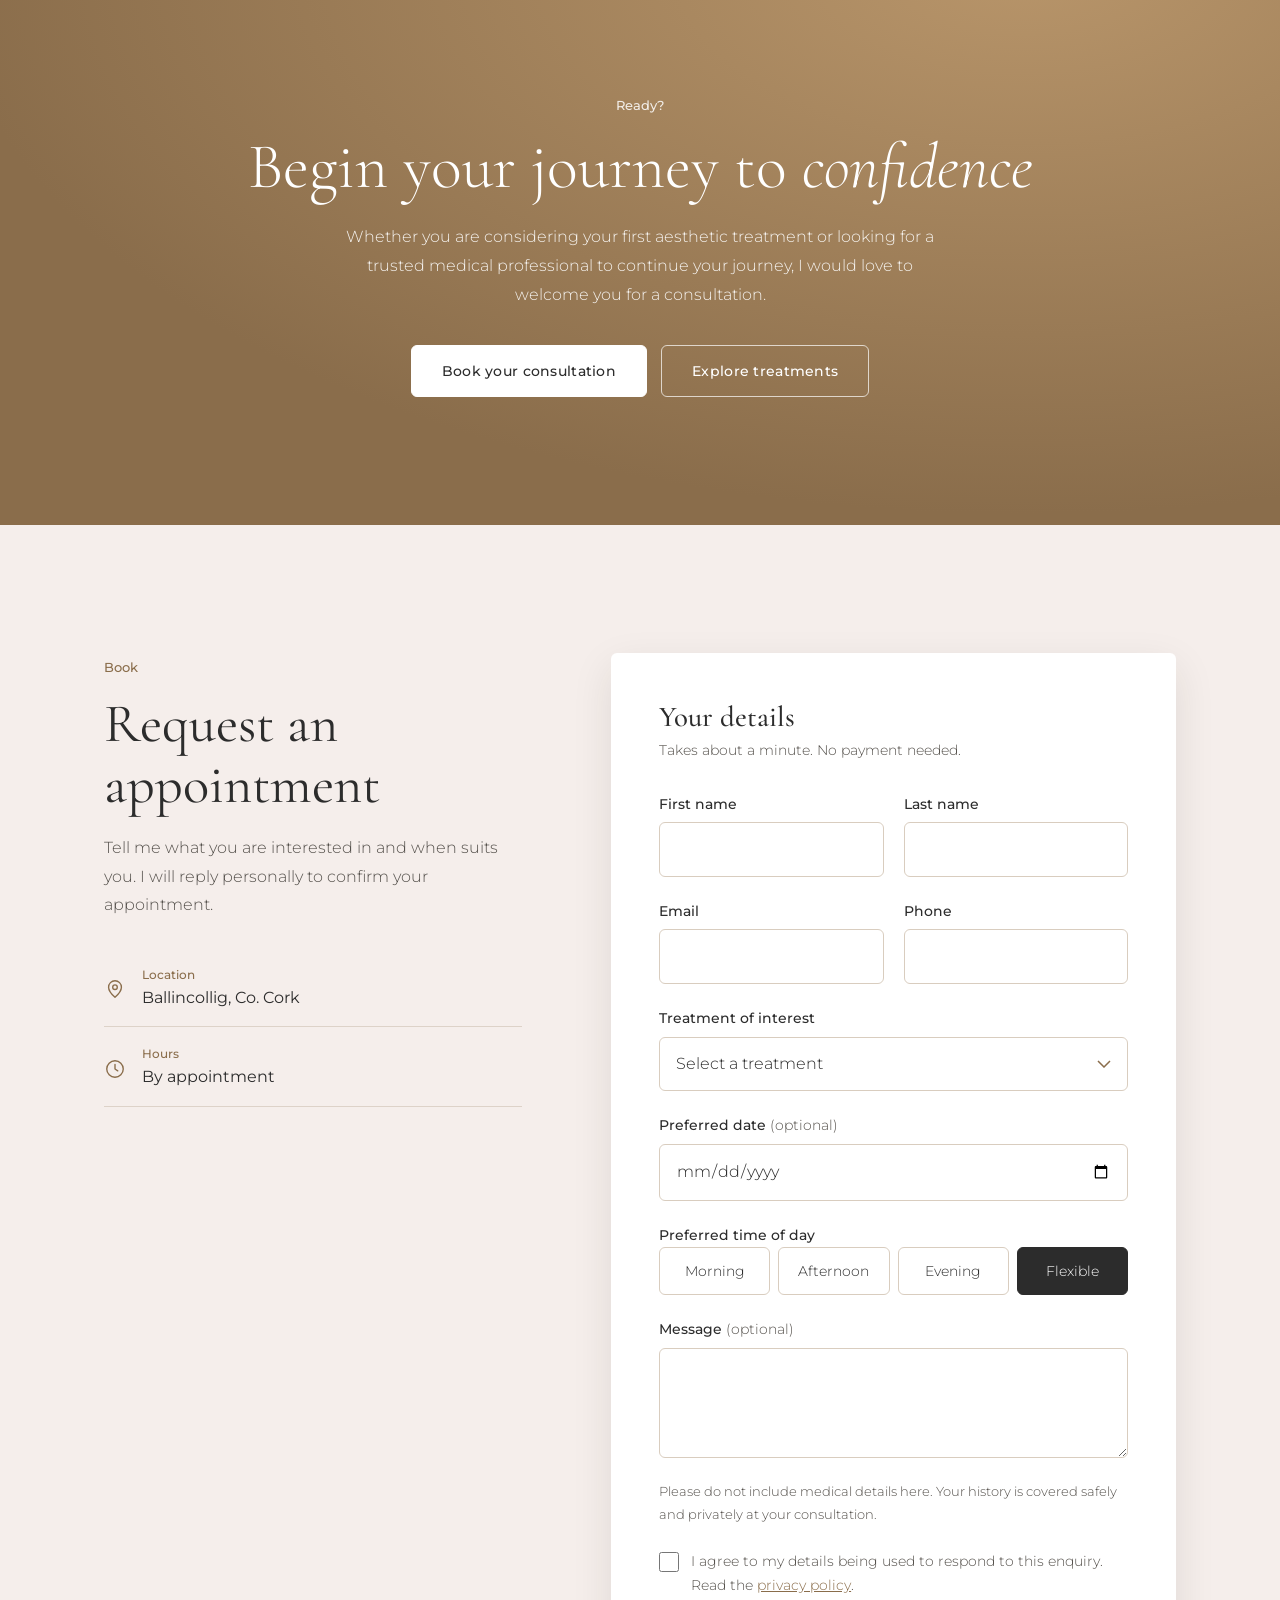
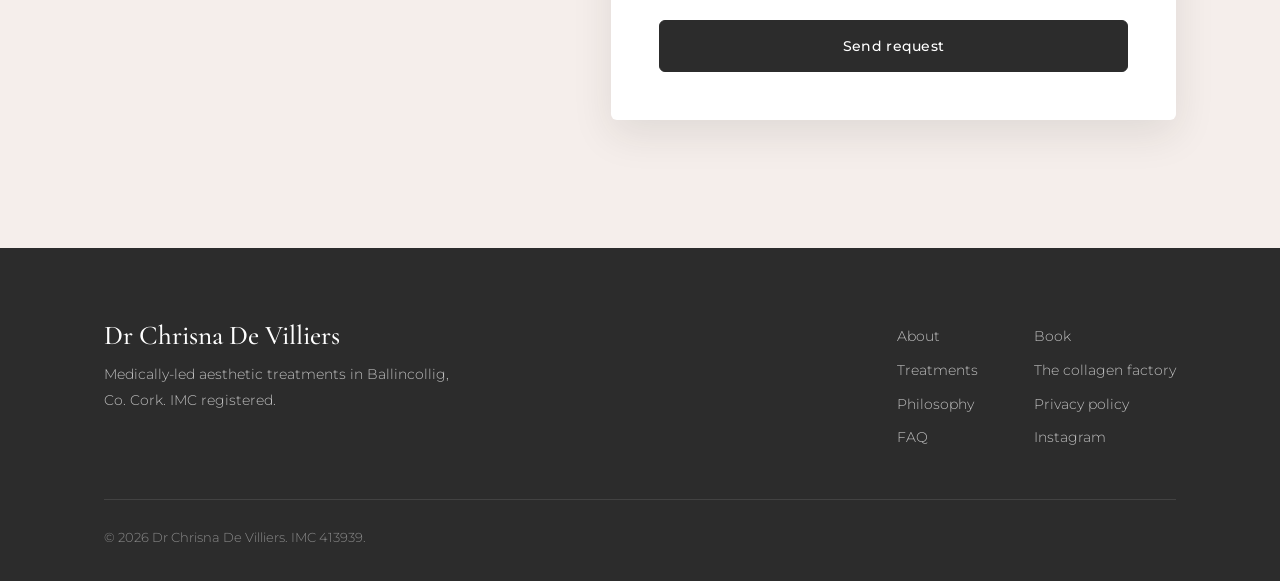
==== commit 5cf6e550: "Capitalise De in her name throughout Co-Authored-By: Claude Sonnet 5.5 <noreply@anthropic.com> Claud" ====
--- a/index.html
+++ b/index.html
@@ -3,11 +3,11 @@
 <head>
     <meta charset="UTF-8">
     <meta name="viewport" content="width=device-width, initial-scale=1">
-    <title>Dr Chrisna de Villiers | Aesthetic medicine, Ballincollig, Cork</title>
-    <meta name="description" content="Medically-led aesthetic treatments in Ballincollig, Cork by IMC-registered doctor Dr Chrisna de Villiers. Anti-wrinkle injections, dermal fillers, biostimulators and medical-grade skincare.">
+    <title>Dr Chrisna De Villiers | Aesthetic medicine, Ballincollig, Cork</title>
+    <meta name="description" content="Medically-led aesthetic treatments in Ballincollig, Cork by IMC-registered doctor Dr Chrisna De Villiers. Anti-wrinkle injections, dermal fillers, biostimulators and medical-grade skincare.">
     <meta name="theme-color" content="#faf6f1">
     <meta property="og:type" content="website">
-    <meta property="og:title" content="Dr Chrisna de Villiers | Aesthetic medicine, Cork">
+    <meta property="og:title" content="Dr Chrisna De Villiers | Aesthetic medicine, Cork">
     <meta property="og:description" content="Natural, balanced results from a registered medical doctor. Ballincollig, Co. Cork.">
     <meta property="og:locale" content="en_IE">
     <meta property="og:image" content="https://kamrantrea.github.io/dr-de-villiers-site/og-image.png">
@@ -26,11 +26,11 @@
     {
         "@context": "https://schema.org",
         "@type": "MedicalBusiness",
-        "name": "Dr Chrisna de Villiers, Aesthetic Medicine",
+        "name": "Dr Chrisna De Villiers, Aesthetic Medicine",
         "description": "Medically-led aesthetic treatments delivered by an IMC-registered doctor.",
         "address": { "@type": "PostalAddress", "addressLocality": "Ballincollig", "addressRegion": "Co. Cork", "addressCountry": "IE" },
         "areaServed": "Cork, Ireland",
-        "founder": { "@type": "Physician", "name": "Dr Chrisna de Villiers" }
+        "founder": { "@type": "Physician", "name": "Dr Chrisna De Villiers" }
     }
     </script>
 </head>
@@ -67,7 +67,7 @@
 
 <header class="site-header" id="siteHeader">
     <div class="wrap header-row">
-        <a class="wordmark" href="#top" aria-label="Dr Chrisna de Villiers, home"><b>Dr Chrisna de Villiers</b><small>Aesthetic medicine</small></a>
+        <a class="wordmark" href="#top" aria-label="Dr Chrisna De Villiers, home"><b>Dr Chrisna De Villiers</b><small>Aesthetic medicine</small></a>
         <nav class="nav" id="nav" aria-label="Main">
             <ul>
                 <li><a href="#about">About</a></li>
@@ -105,7 +105,7 @@
             <div class="hero-visual">
                 <!-- Her portrait: upload images/hero.jpg and it replaces this placeholder automatically -->
                 <div class="arch photo">
-                    <img src="images/hero.jpg" alt="Dr Chrisna de Villiers" fetchpriority="high"
+                    <img src="images/hero.jpg" alt="Dr Chrisna De Villiers" fetchpriority="high"
                          onerror="this.onerror=function(){this.remove()};this.alt='';this.src='https://images.unsplash.com/photo-1782159981479-0fafb56d3cd6?auto=format&fit=crop&w=1000&q=75'">
                 </div>
                 <div class="stats">
@@ -132,13 +132,13 @@
             <!-- Second photo: upload images/about.jpg -->
             <div class="about-media">
                 <div class="about-photo photo">
-                    <img src="images/about.jpg" alt="Dr Chrisna de Villiers at work" loading="lazy"
+                    <img src="images/about.jpg" alt="Dr Chrisna De Villiers at work" loading="lazy"
                          onerror="this.onerror=function(){this.remove()};this.alt='';this.src='https://images.unsplash.com/photo-1785861485926-93a13556d656?auto=format&fit=crop&w=1000&q=75'">
                 </div>
                 <div class="about-year"><b>2015</b><span>Practising in Ireland since</span></div>
             </div>
             <div class="about-copy">
-                <span class="kicker">About Dr de Villiers</span>
+                <span class="kicker">About Dr De Villiers</span>
                 <h2>Where medicine meets aesthetics</h2>
                 <p>I am a registered medical doctor with the Irish Medical Council (IMC 413939), practising in Ireland since 2015. After seven fulfilling years as a General Practitioner, I transitioned into aesthetic medicine in 2021 following specialised training at Cosmed Academy in Dublin.</p>
                 <p>Since then, I have treated thousands of patients using neurotoxins, dermal fillers, biostimulators and medical-grade skincare. My approach combines my extensive medical background with aesthetic expertise to create tailored treatment plans focused on natural, balanced results and healthy ageing.</p>
@@ -166,7 +166,7 @@
     <section class="section bg-cream video-section" id="video" hidden>
         <div class="wrap">
             <div class="head center">
-                <span class="kicker">Meet Dr de Villiers</span>
+                <span class="kicker">Meet Dr De Villiers</span>
                 <h2>A little about my approach</h2>
             </div>
             <div class="video-frame photo" id="videoFrame">
@@ -256,7 +256,7 @@
             </div>
             <figure class="quote">
                 <blockquote>&ldquo;True beauty lies in confidence. My role is to help you feel like the best version of yourself, naturally.&rdquo;</blockquote>
-                <cite>Dr Chrisna de Villiers</cite>
+                <cite>Dr Chrisna De Villiers</cite>
             </figure>
         </div>
     </section>
@@ -288,7 +288,7 @@
             <div class="faq">
                 <details>
                     <summary>How do I book?<svg class="icon"><use href="#i-plus"/></svg></summary>
-                    <p>Send a request using the form below with your preferred date and time of day. Dr de Villiers replies personally to confirm your appointment. You can also message on WhatsApp or call if you prefer.</p>
+                    <p>Send a request using the form below with your preferred date and time of day. Dr De Villiers replies personally to confirm your appointment. You can also message on WhatsApp or call if you prefer.</p>
                 </details>
                 <details>
                     <summary>Do I need a consultation first?<svg class="icon"><use href="#i-plus"/></svg></summary>
@@ -350,7 +350,7 @@
             <div class="book-form sent" id="sentPanel" hidden tabindex="-1">
                 <span class="icon-disc"><svg class="icon"><use href="#i-check"/></svg></span>
                 <h3>Thank you, <span id="sentName"></span></h3>
-                <p>Your request has been sent. Dr de Villiers will reply personally to confirm your appointment, usually by email or phone.</p>
+                <p>Your request has been sent. Dr De Villiers will reply personally to confirm your appointment, usually by email or phone.</p>
                 <button class="btn btn-ghost" type="button" id="sentAgain">Send another request</button>
             </div>
 
@@ -404,7 +404,7 @@
     <div class="wrap">
         <div class="footer-top">
             <div>
-                <div class="footer-name">Dr Chrisna de Villiers</div>
+                <div class="footer-name">Dr Chrisna De Villiers</div>
                 <p class="footer-desc">Medically-led aesthetic treatments in Ballincollig, Co. Cork. IMC registered.</p>
             </div>
             <div class="footer-links">
@@ -422,7 +422,7 @@
                 </ul>
             </div>
         </div>
-        <p class="footer-bottom">&copy; 2026 Dr Chrisna de Villiers. IMC 413939.</p>
+        <p class="footer-bottom">&copy; 2026 Dr Chrisna De Villiers. IMC 413939.</p>
     </div>
 </footer>
 
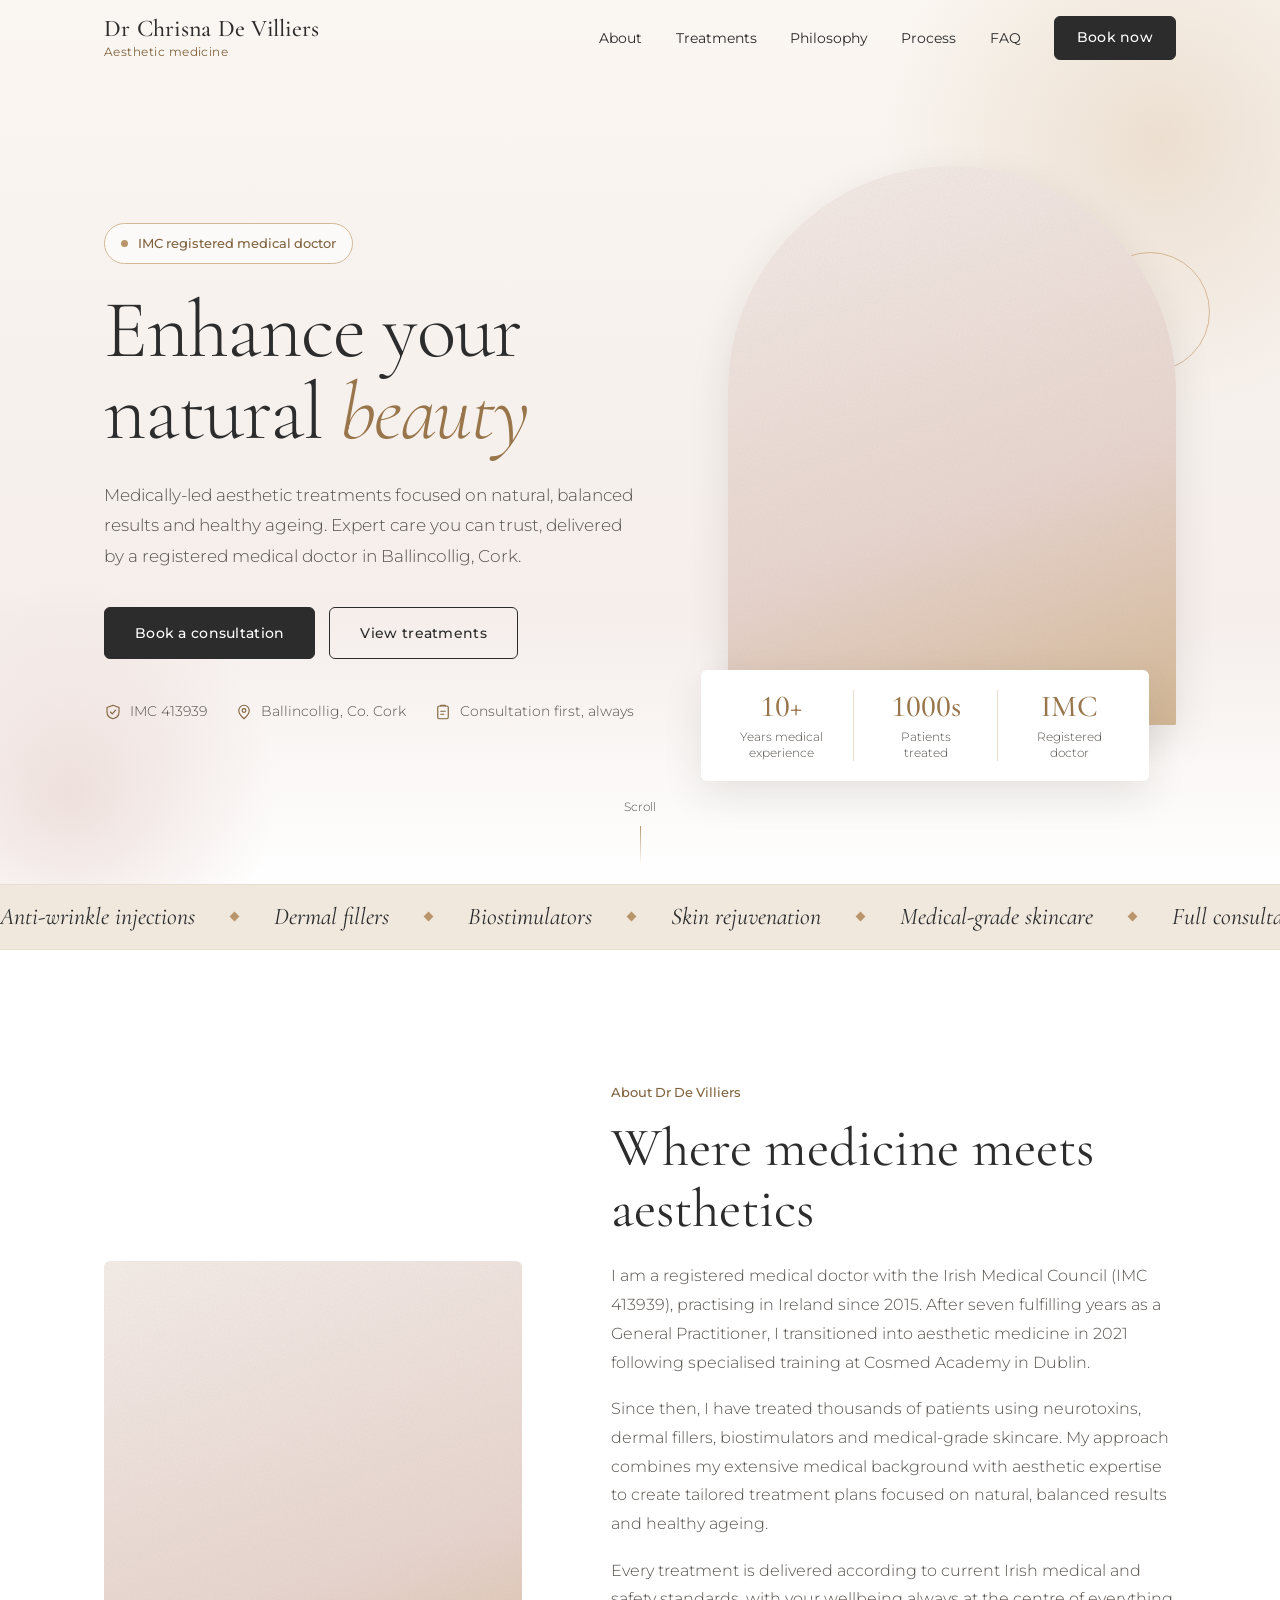
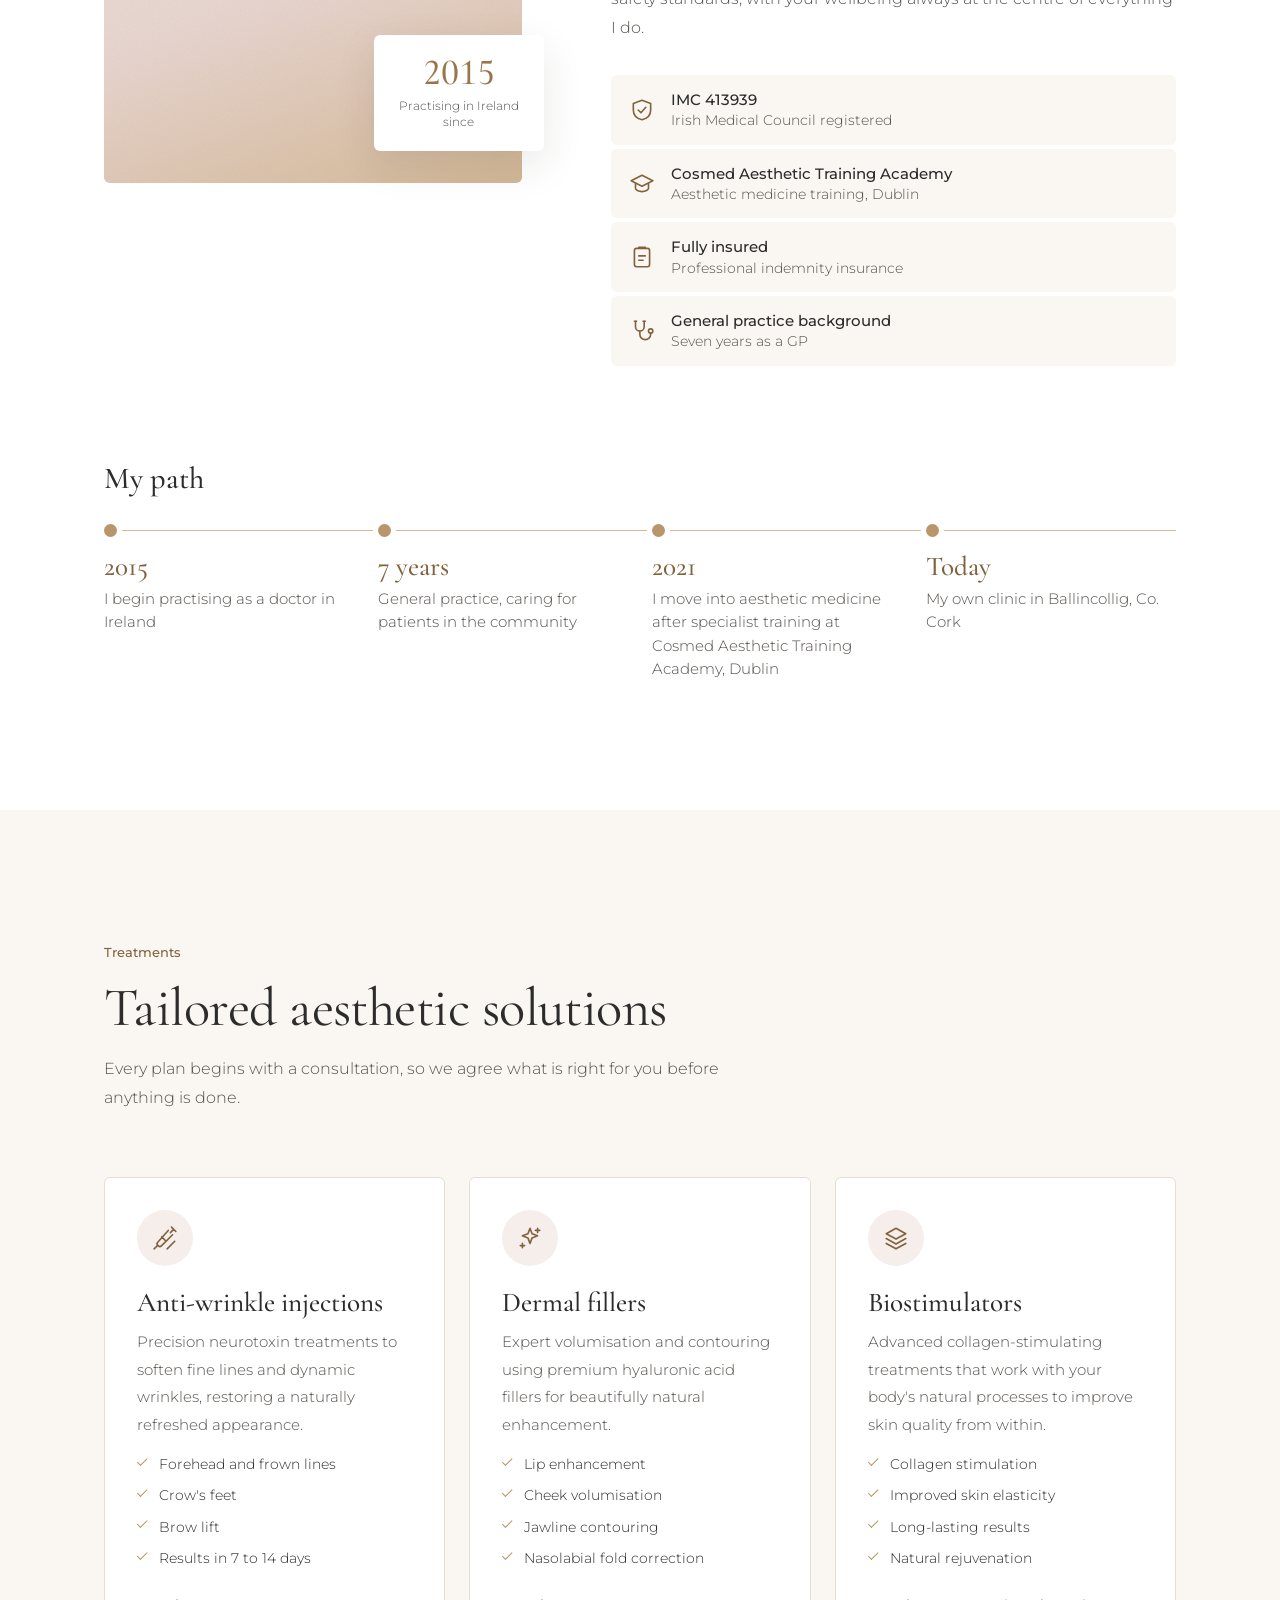
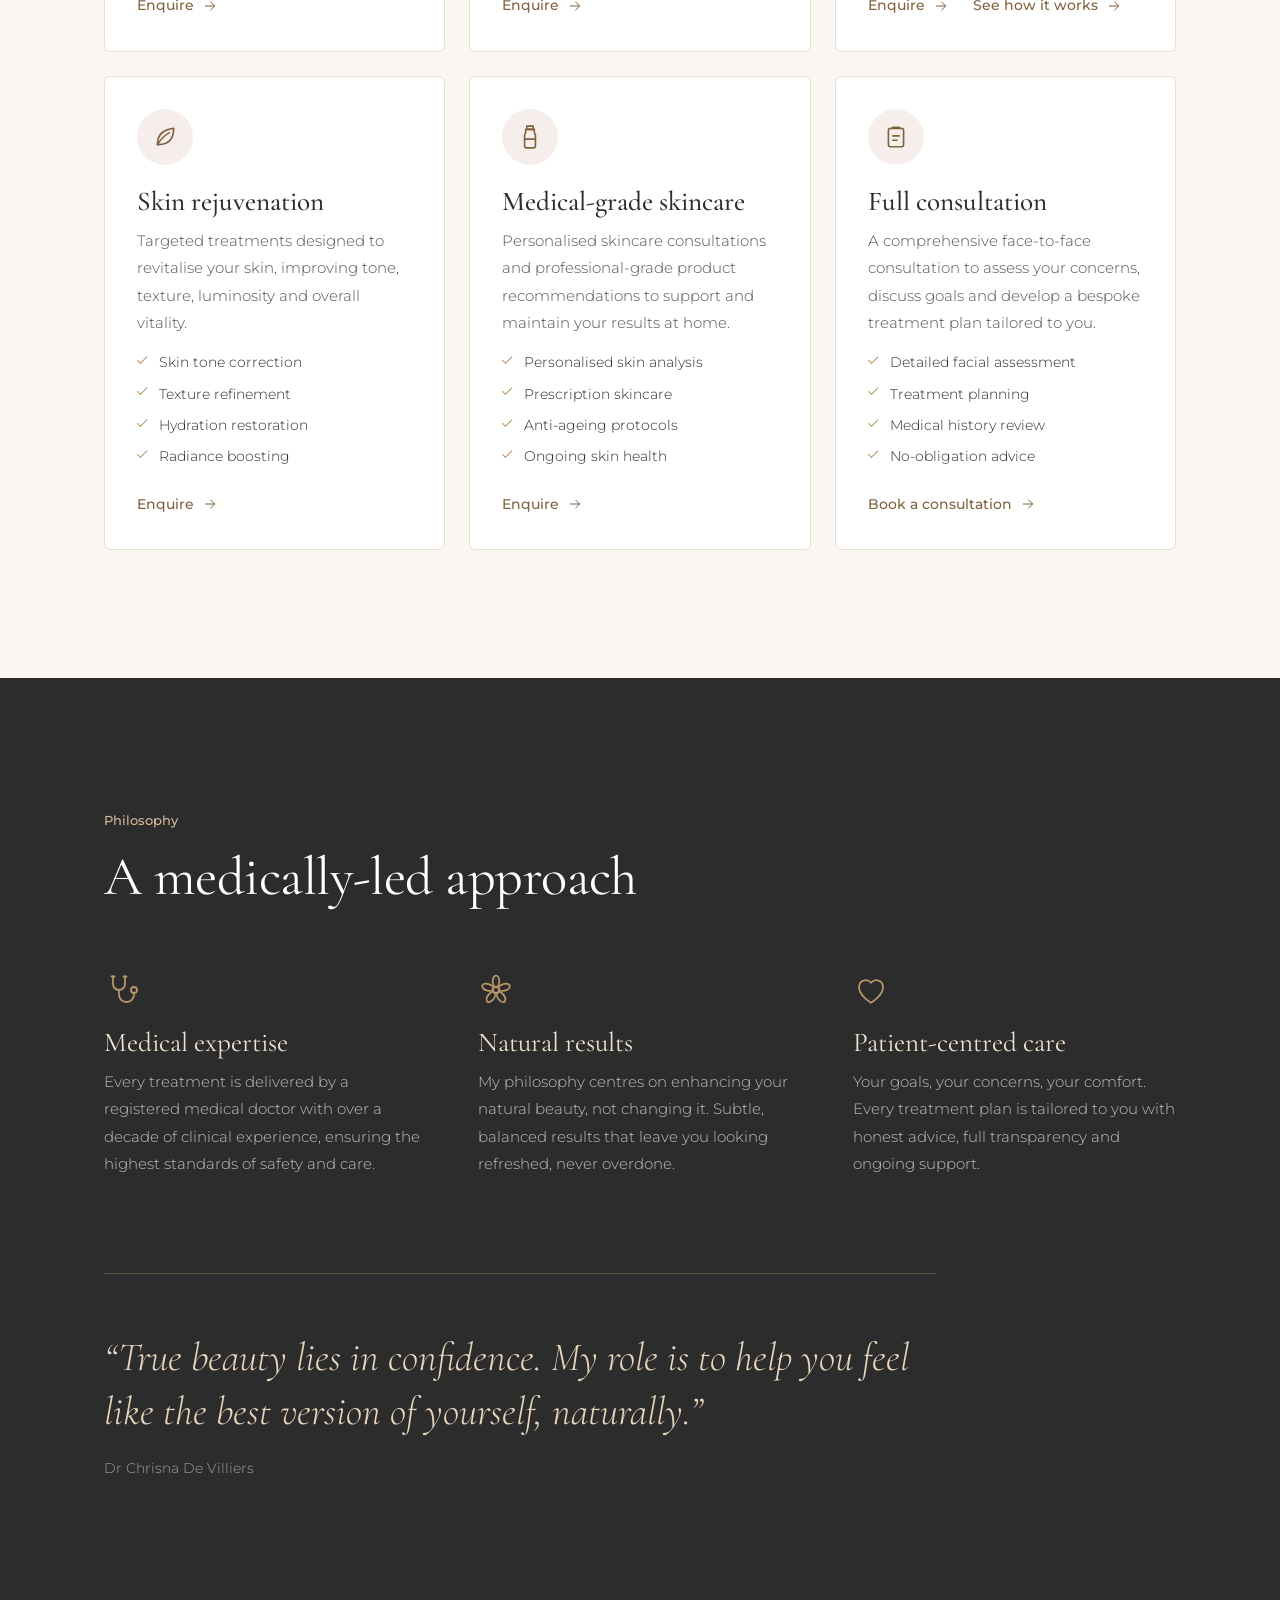
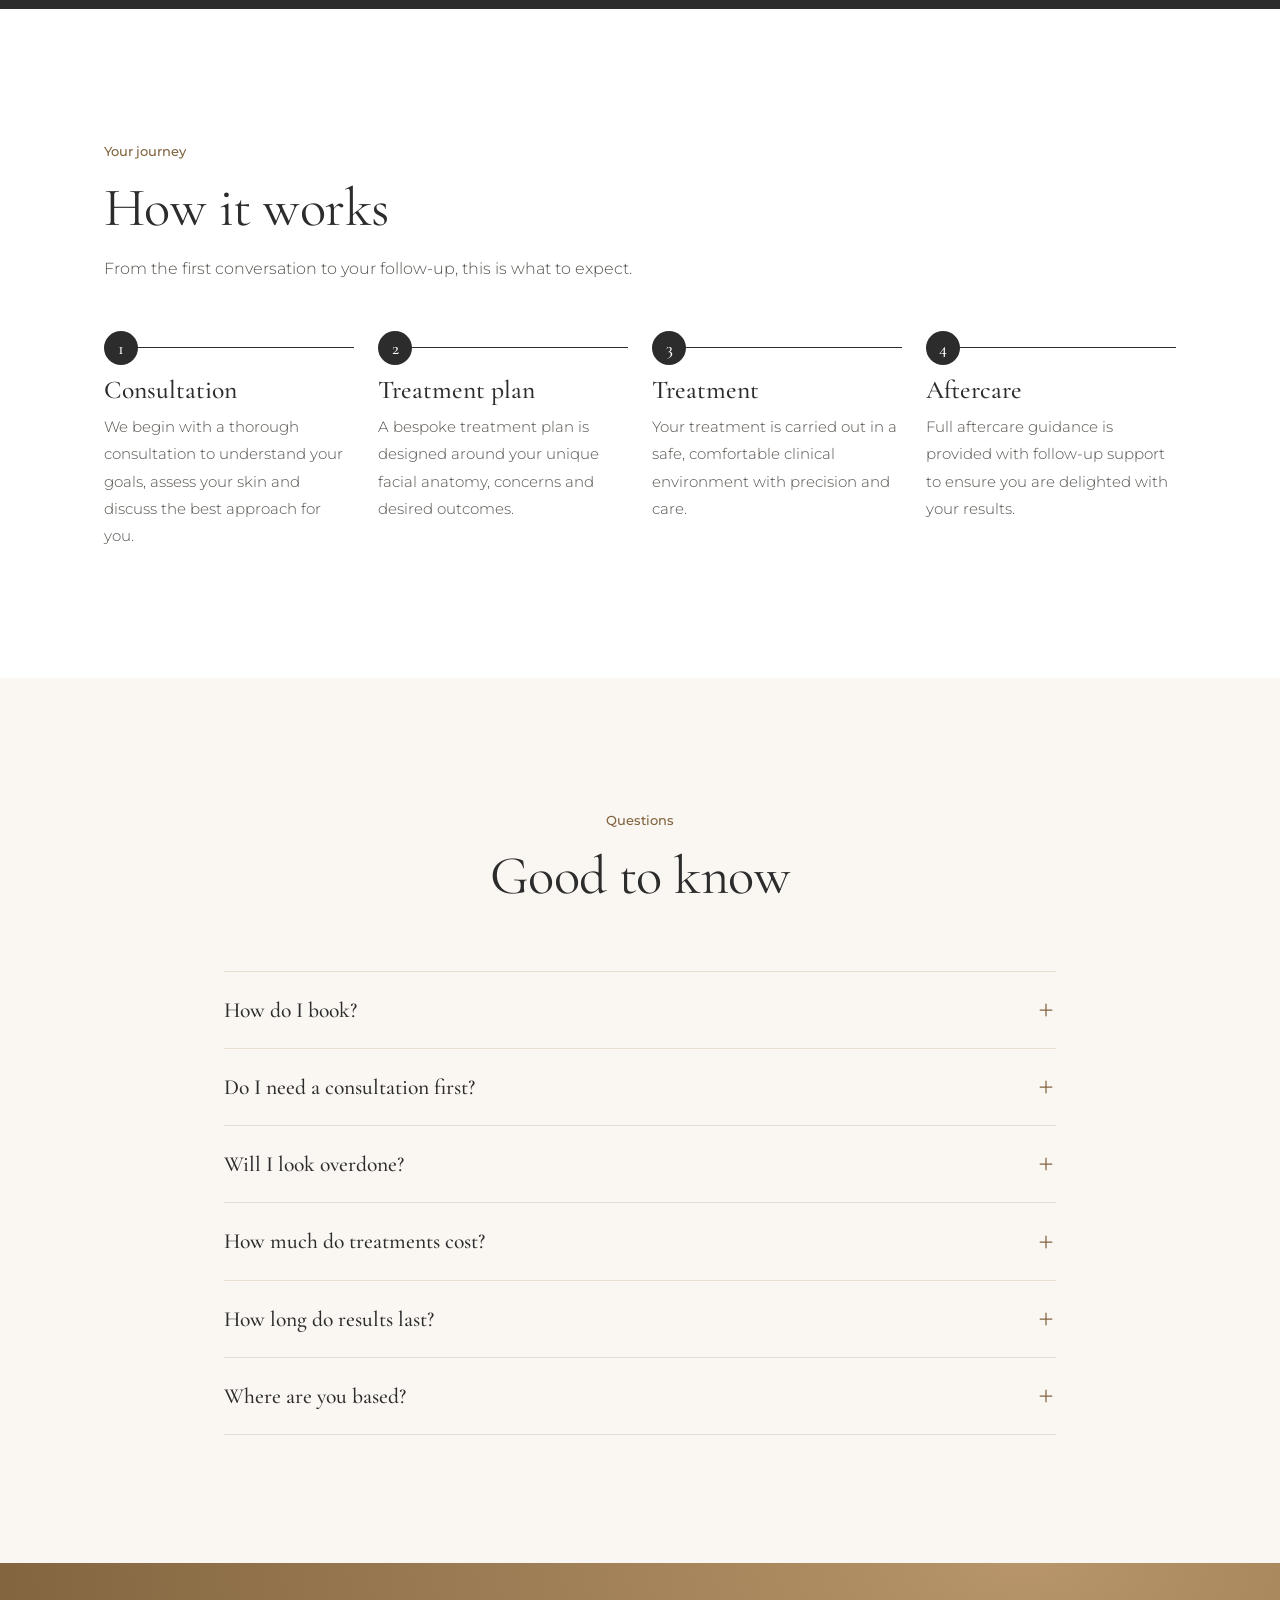
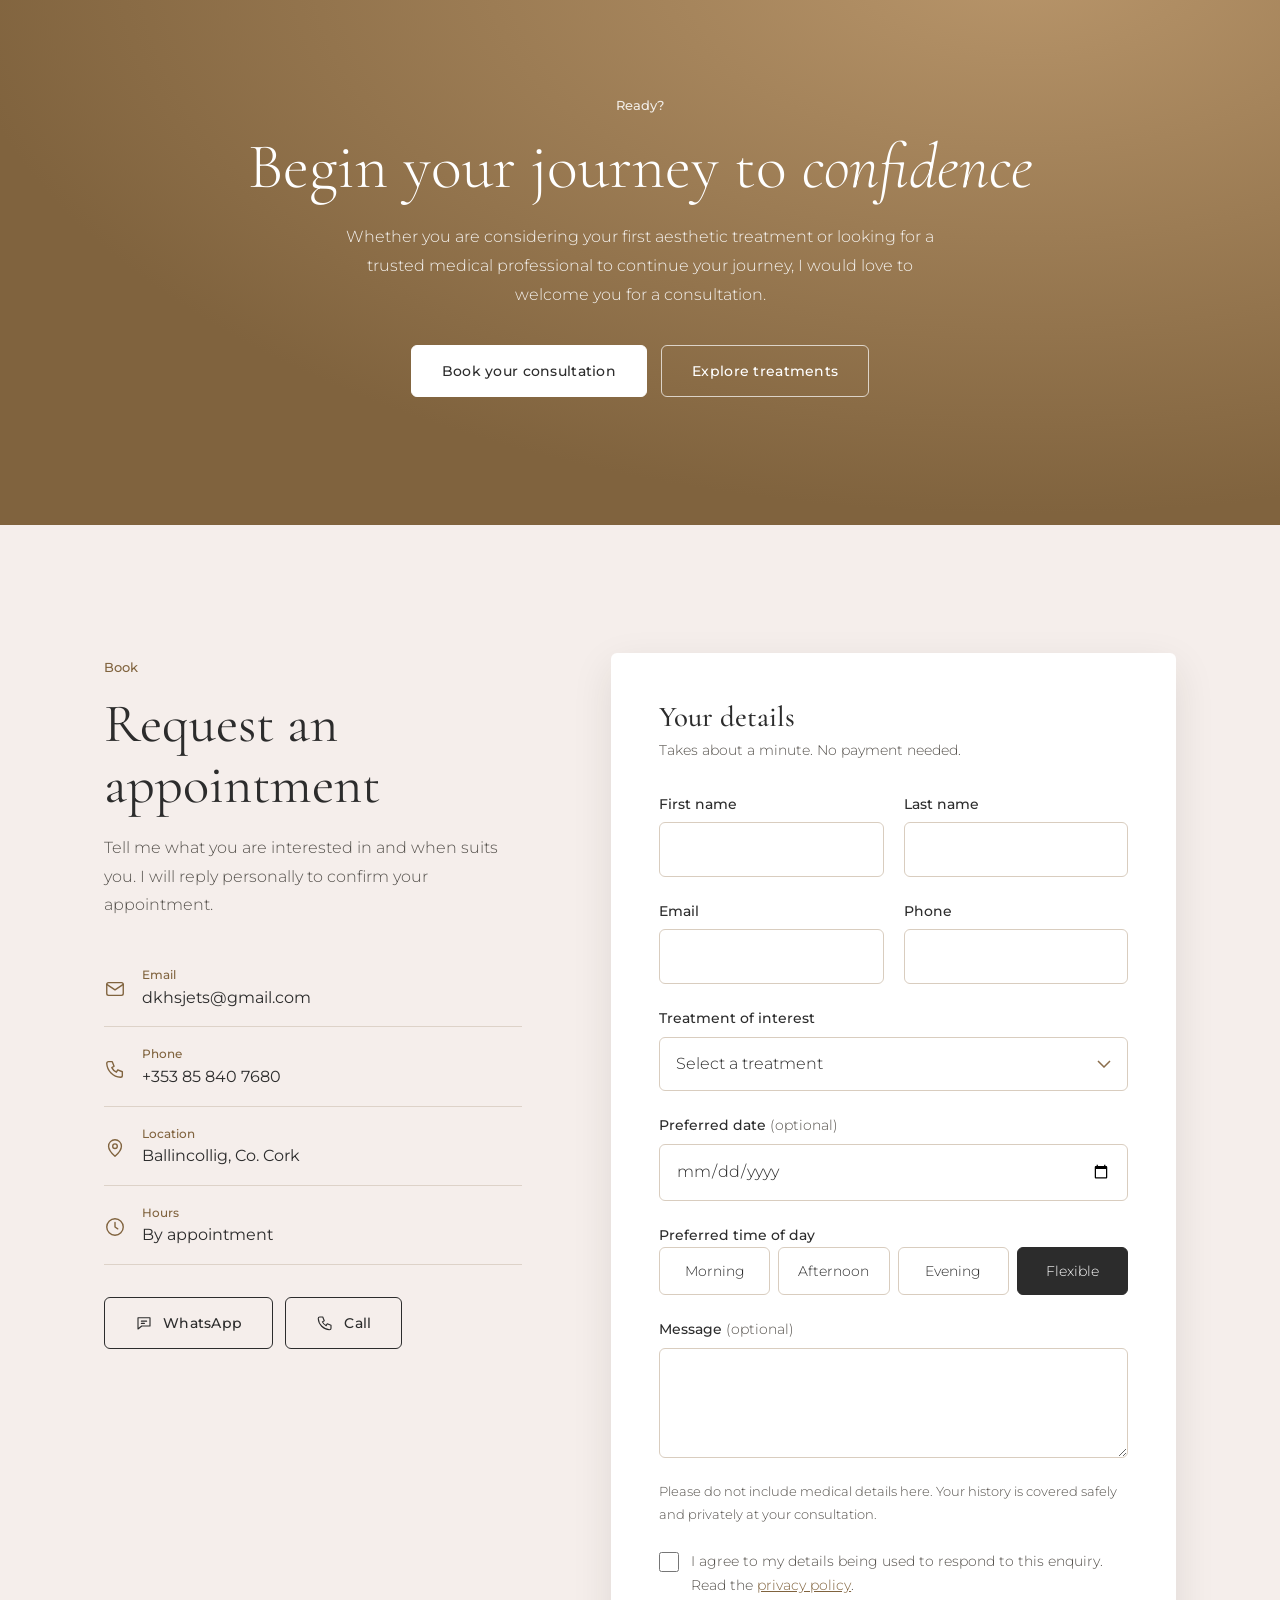
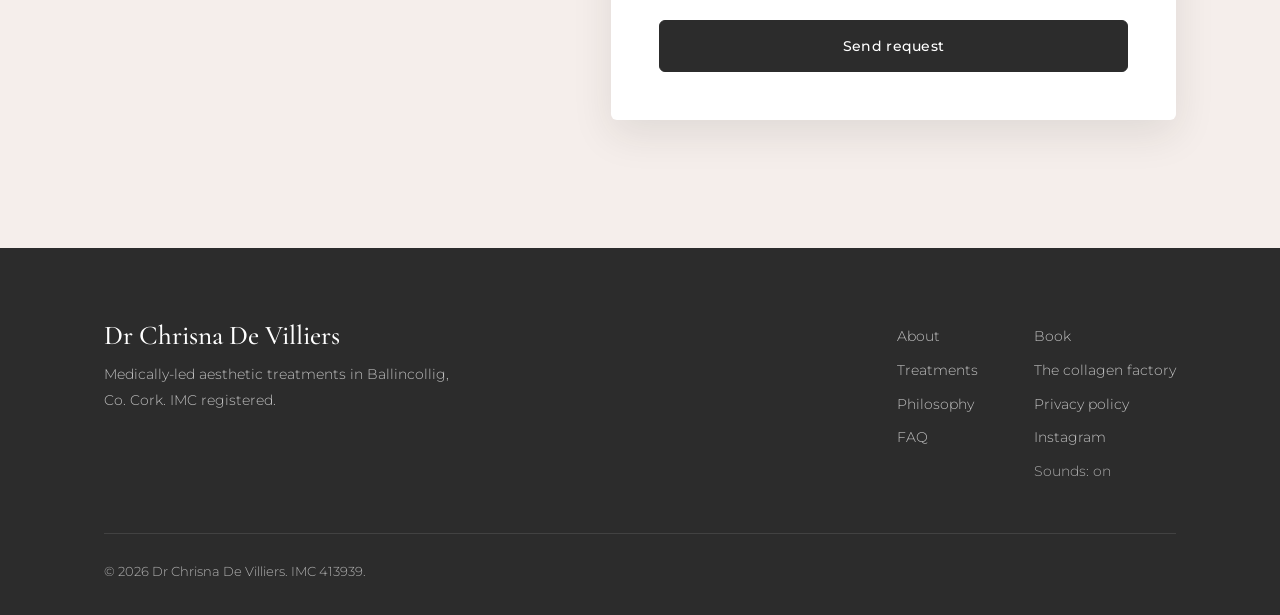
==== commit 13400b8b: "Self-host real fonts, accessibility fixes (contrast, tap targets, lining numerals), and small touche" ====
--- a/index.html
+++ b/index.html
@@ -5,6 +5,7 @@
     <meta name="viewport" content="width=device-width, initial-scale=1">
     <title>Dr Chrisna De Villiers | Aesthetic medicine, Ballincollig, Cork</title>
     <meta name="description" content="Medically-led aesthetic treatments in Ballincollig, Cork by IMC-registered doctor Dr Chrisna De Villiers. Anti-wrinkle injections, dermal fillers, biostimulators and medical-grade skincare.">
+    <meta name="color-scheme" content="light">
     <meta name="theme-color" content="#faf6f1">
     <meta property="og:type" content="website">
     <meta property="og:title" content="Dr Chrisna De Villiers | Aesthetic medicine, Cork">
@@ -18,10 +19,9 @@
     <link rel="icon" href="favicon-32.png" sizes="32x32" type="image/png">
     <link rel="apple-touch-icon" href="apple-touch-icon.png">
     <link rel="manifest" href="site.webmanifest">
-    <link rel="preconnect" href="https://fonts.googleapis.com">
-    <link rel="preconnect" href="https://fonts.gstatic.com" crossorigin>
-    <link href="https://fonts.googleapis.com/css2?family=Cormorant+Garamond:ital,wght@0,300;0,400;0,500;0,600;1,300;1,400&family=Montserrat:wght@300;400;500&display=swap" rel="stylesheet">
-    <link rel="stylesheet" href="style.css?v=1791043368">
+    <link rel="preload" href="fonts/montserrat.woff" as="font" type="font/woff" crossorigin>
+    <link rel="preload" href="fonts/cormorant.woff" as="font" type="font/woff" crossorigin>
+    <link rel="stylesheet" href="style.css?v=1791043912">
     <script type="application/ld+json">
     {
         "@context": "https://schema.org",
@@ -359,9 +359,9 @@
                 <p class="lead">Takes about a minute. No payment needed.</p>
                 <div class="hp" aria-hidden="true"><label>Leave this empty <input type="text" name="botcheck" tabindex="-1" autocomplete="off"></label></div>
                 <div class="form-grid">
-                    <div class="field"><label for="firstName">First name</label><input class="control" id="firstName" name="first_name" type="text" required autocomplete="given-name"></div>
-                    <div class="field"><label for="lastName">Last name</label><input class="control" id="lastName" name="last_name" type="text" required autocomplete="family-name"></div>
-                    <div class="field"><label for="email">Email</label><input class="control" id="email" name="email" type="email" required autocomplete="email" inputmode="email"></div>
+                    <div class="field"><label for="firstName">First name</label><input class="control" id="firstName" name="first_name" type="text" required autocomplete="given-name" autocapitalize="words" enterkeyhint="next"></div>
+                    <div class="field"><label for="lastName">Last name</label><input class="control" id="lastName" name="last_name" type="text" required autocomplete="family-name" autocapitalize="words" enterkeyhint="next"></div>
+                    <div class="field"><label for="email">Email</label><input class="control" id="email" name="email" type="email" required autocomplete="email" inputmode="email" autocapitalize="off" spellcheck="false" enterkeyhint="next"></div>
                     <div class="field"><label for="phone">Phone</label><input class="control" id="phone" name="phone" type="tel" required autocomplete="tel" inputmode="tel"></div>
                     <div class="field span2">
                         <label for="treatment">Treatment of interest</label>
@@ -436,8 +436,9 @@
     <a class="btn btn-solid" href="#book">Book now</a>
 </div>
 
-<script src="config.js?v=1791043368"></script>
-<script src="products.js?v=1791043368"></script>
-<script src="script.js?v=1791043368" defer></script>
+<script src="config.js?v=1791043912"></script>
+<script src="products.js?v=1791043912"></script>
+<script src="script.js?v=1791043912" defer></script>
+<script src="polish.js?v=1791043912" defer></script>
 </body>
 </html>
--- a/style.css
+++ b/style.css
@@ -1,13 +1,19 @@
 /* Dr Chrisna de Villiers
    Tiny design system, no build step.
    1 tokens  2 base  3 layout  4 components  5 sections  6 responsive */
+
+/* Fonts are hosted here (no Google request, faster, and private for patients). Licence: SIL OFL, see /fonts */
+@font-face { font-family: 'Cormorant Garamond'; font-style: normal; font-weight: 300 600; font-display: swap; src: url("fonts/cormorant.woff") format("woff"); }
+@font-face { font-family: 'Cormorant Garamond'; font-style: italic; font-weight: 300 500; font-display: swap; src: url("fonts/cormorant-italic.woff") format("woff"); }
+@font-face { font-family: 'Montserrat'; font-style: normal; font-weight: 300 500; font-display: swap; src: url("fonts/montserrat.woff") format("woff"); }
 
 /* ============ 1. TOKENS ============ */
 :root {
     /* her palette */
     --gold: #b8956a;
     --gold-light: #d4b896;
-    --gold-dark: #8a6d4b;
+    --gold-dark: #80633e;
+    --gold-text: #98754a; /* her gold, deepened a touch so large gold text is easy to read (3.9:1) */
     --cream: #faf6f1;
     --cream-dark: #f0e8dd;
     --rose: #e8d5d0;
@@ -42,6 +48,7 @@
     color: var(--charcoal);
     background: var(--white);
     -webkit-font-smoothing: antialiased;
+    font-variant-numeric: lining-nums; /* Cormorant defaults to old-style figures, which make 10+ look like IO+ */
     overflow-x: hidden;
 }
 img, svg { display: block; max-width: 100%; }
@@ -167,7 +174,7 @@
 /* an open menu must not use backdrop-filter or its fixed panel gets trapped inside the header */
 .site-header.open { background: #fff; box-shadow: 0 1px 0 var(--line); -webkit-backdrop-filter: none; backdrop-filter: none; }
 .header-row { display: flex; align-items: center; justify-content: space-between; gap: 24px; }
-.wordmark { position: relative; z-index: 2; text-decoration: none; line-height: 1.1; white-space: nowrap; }
+.wordmark { display: inline-block; min-height: 44px; position: relative; z-index: 2; text-decoration: none; line-height: 1.1; white-space: nowrap; }
 .wordmark b { display: block; font: 500 1.5rem/1.1 var(--serif); letter-spacing: 0.01em; }
 .wordmark small { display: block; margin-top: 4px; font-size: 0.72rem; font-weight: 400; letter-spacing: 0.04em; color: var(--gold-dark); }
 
@@ -194,7 +201,7 @@
 .hero::after { width: 420px; height: 420px; left: -140px; bottom: -120px; background: radial-gradient(circle, rgba(232, 213, 208, 0.7), transparent 70%); }
 .hero-grid { position: relative; z-index: 1; display: grid; grid-template-columns: minmax(0, 1.1fr) minmax(0, 0.9fr); gap: clamp(40px, 6vw, 96px); align-items: center; }
 .hero-title { font-size: clamp(3rem, 6.4vw, 5.8rem); font-weight: 300; line-height: 1; letter-spacing: -0.015em; margin: 26px 0 26px; }
-.hero-title em { font-style: italic; color: var(--gold); }
+.hero-title em { font-style: italic; color: var(--gold-text); }
 .hero-sub { max-width: 32em; font-size: 1.05rem; color: var(--charcoal-soft); margin-bottom: 36px; }
 .hero-actions { display: flex; flex-wrap: wrap; gap: 14px; }
 .hero-trust { display: flex; flex-wrap: wrap; gap: 10px 28px; margin-top: 40px; font-size: 0.88rem; color: var(--charcoal-soft); }
@@ -211,7 +218,7 @@
 }
 .stat { text-align: center; padding: 0 8px; }
 .stat + .stat { border-left: 1px solid var(--line); }
-.stat b { display: block; font: 500 1.9rem/1.1 var(--serif); color: var(--gold); }
+.stat b { display: block; font: 500 1.9rem/1.1 var(--serif); color: var(--gold-text); }
 .stat span { display: block; margin-top: 6px; font-size: 0.72rem; line-height: 1.4; color: var(--charcoal-soft); }
 
 /* ---- about ---- */
@@ -290,7 +297,7 @@
 .about-media { position: relative; max-width: 500px; width: 100%; }
 .about-photo { aspect-ratio: 4 / 5; border-radius: var(--radius); width: 100%; }
 .about-year { position: absolute; right: -22px; bottom: 32px; padding: 20px 24px; max-width: 170px; background: #fff; border-radius: var(--radius); box-shadow: var(--shadow-md); text-align: center; }
-.about-year b { display: block; font: 500 2.3rem/1 var(--serif); color: var(--gold); }
+.about-year b { display: block; font: 500 2.3rem/1 var(--serif); color: var(--gold-text); }
 .about-year span { display: block; margin-top: 6px; font-size: 0.74rem; line-height: 1.4; color: var(--charcoal-soft); }
 .creds { margin-top: 32px; display: grid; gap: 4px; }
 .creds li { display: flex; align-items: center; gap: 16px; padding: 14px 18px; background: var(--cream); border-radius: var(--radius); }
@@ -415,7 +422,7 @@
 .timeline input[type="range"]::-webkit-slider-thumb { -webkit-appearance: none; width: 30px; height: 30px; margin-top: -12px; border-radius: 50%; background: #fff; border: 2px solid var(--gold-dark); box-shadow: var(--shadow-sm); }
 .timeline input[type="range"]::-moz-range-thumb { width: 26px; height: 26px; border-radius: 50%; background: #fff; border: 2px solid var(--gold-dark); box-shadow: var(--shadow-sm); }
 .tick-row { position: relative; height: 36px; }
-.tick-row button { position: absolute; top: 0; padding: 8px 4px; font-size: 0.78rem; color: var(--charcoal-soft); background: none; border: 0; cursor: pointer; white-space: nowrap; transition: color 0.25s; }
+.tick-row button { position: absolute; top: 0; min-height: 44px; padding: 8px 6px; font-size: 0.78rem; color: var(--charcoal-soft); background: none; border: 0; cursor: pointer; white-space: nowrap; transition: color 0.25s; }
 .tick-row button:nth-child(1) { left: 0; }
 .tick-row button:nth-child(2) { left: 33.33%; transform: translateX(-50%); }
 .tick-row button:nth-child(3) { left: 66.66%; transform: translateX(-50%); }
@@ -441,7 +448,7 @@
 .footer-links { display: flex; gap: 56px; }
 .footer-links a { display: block; padding: 4px 0; font-size: 0.9rem; text-decoration: none; transition: color 0.3s; }
 .footer-links a:hover { color: var(--gold-light); }
-.footer-bottom { padding-top: 26px; font-size: 0.8rem; color: rgba(255, 255, 255, 0.45); }
+.footer-bottom { padding-top: 26px; font-size: 0.8rem; color: rgba(255, 255, 255, 0.64); }
 
 /* ---- mobile booking bar ---- */
 .dock { display: none; }
@@ -548,7 +555,9 @@
     .fibro-bubble { font-size: 0.66rem; max-width: 118px; padding: 5px 9px; }
     .cell-note { left: 8px; right: 8px; top: 8px; padding: 6px 10px; font-size: 0.74rem; }
     .timeline { padding: 8px 14px 6px; }
-    .tick-row { height: 32px; }
+    .tick-row { height: 44px; }
+    .footer-links a { padding: 10px 0; }
+    .shop-page .footer-links a { padding: 10px 0; }
 }
 
 /* ============ 7. SHOP (shop.html) ============ */
@@ -564,7 +573,7 @@
 .shop-hero { padding: calc(var(--header-h) + clamp(32px, 5vw, 64px)) 0 clamp(24px, 4vw, 48px); background: linear-gradient(180deg, var(--cream), var(--white)); }
 .shop-hero-grid { display: grid; grid-template-columns: 1fr auto; gap: clamp(20px, 5vw, 64px); align-items: center; }
 .shop-hero h1 { font-size: clamp(2.4rem, 5.4vw, 4.2rem); font-weight: 300; line-height: 1.05; margin-bottom: 16px; }
-.shop-hero h1 em { font-style: italic; color: var(--gold-dark); }
+.shop-hero h1 em { font-style: italic; color: var(--gold-text); }
 .shop-hero p { max-width: 34em; color: var(--charcoal-soft); font-size: 1.02rem; }
 .hero-fibro { display: block; text-decoration: none; cursor: pointer; transition: transform 0.3s var(--ease); }
 .hero-fibro:hover { transform: rotate(-3deg) scale(1.04); }
@@ -656,7 +665,7 @@
 @keyframes dot { 0%, 60%, 100% { transform: translateY(0); opacity: 0.4; } 30% { transform: translateY(-4px); opacity: 1; } }
 .qchips { display: flex; flex-wrap: wrap; gap: 8px; margin: 8px 0 12px; }
 .qc { min-height: 38px; padding: 0 14px; background: #fff; border: 1px solid var(--gold-light); border-radius: 999px; font-size: 0.8rem; cursor: pointer; transition: all 0.25s; }
-.qc:hover { background: var(--gold); border-color: var(--gold); color: #fff; }
+.qc:hover { background: var(--gold-dark); border-color: var(--gold-dark); color: #fff; }
 .ask { display: flex; gap: 8px; }
 .ask .control { border-radius: 999px; min-height: 46px; }
 .send { flex: none; width: 46px; height: 46px; display: grid; place-items: center; background: var(--charcoal); color: #fff; border: 0; border-radius: 50%; cursor: pointer; transition: background 0.3s; }
@@ -693,6 +702,19 @@
 }
 @media (max-width: 380px) { .grid { grid-template-columns: 1fr; } }
 
+
+/* ============ 8. SMALL HUMAN TOUCHES ============ */
+@view-transition { navigation: auto; }
+::view-transition-old(root), ::view-transition-new(root) { animation-duration: 0.28s; }
+.progress { position: absolute; left: 0; right: 0; bottom: -1px; height: 2px; background: linear-gradient(90deg, var(--gold-light), var(--gold-dark)); transform: scaleX(0); transform-origin: left; pointer-events: none; opacity: 0.9; }
+.site-header:not(.scrolled) .progress { opacity: 0; }
+.btn:active, .cat:active, .qc:active, .pair:active, .basket-btn:active, .send:active { transform: scale(0.97); }
+.pcard .open:active .tile { transform: scale(0.99); }
+.price, .stat b, .about-year b { font-variant-numeric: lining-nums tabular-nums; }
+.sound-btn { padding: 4px 0; background: none; border: 0; font-size: 0.9rem; color: inherit; cursor: pointer; opacity: 0.85; text-align: left; }
+.sound-btn:hover { color: var(--gold-light); opacity: 1; }
+@media (max-width: 960px) { .sound-btn { padding: 10px 0; } }
+
 @media (prefers-reduced-motion: reduce) {
     *, *::before, *::after { animation: none !important; transition: none !important; scroll-behavior: auto !important; }
 }
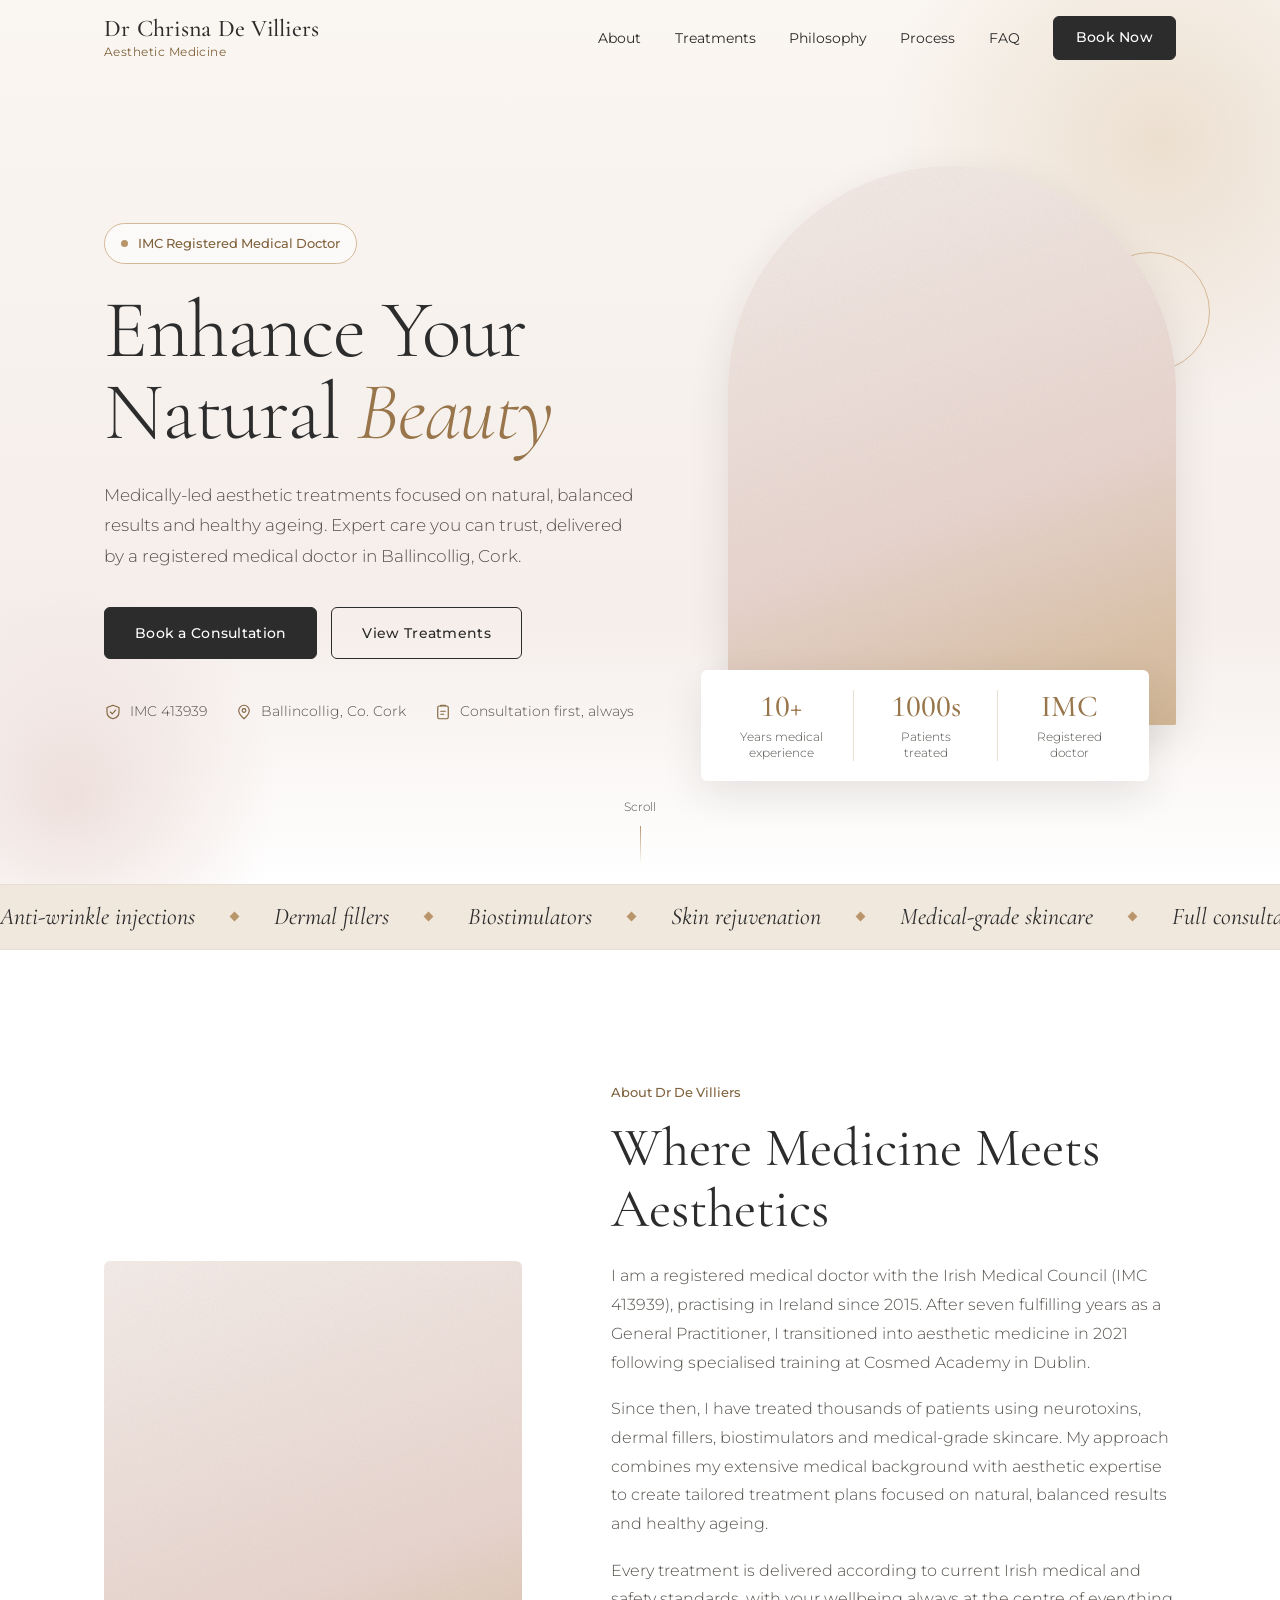
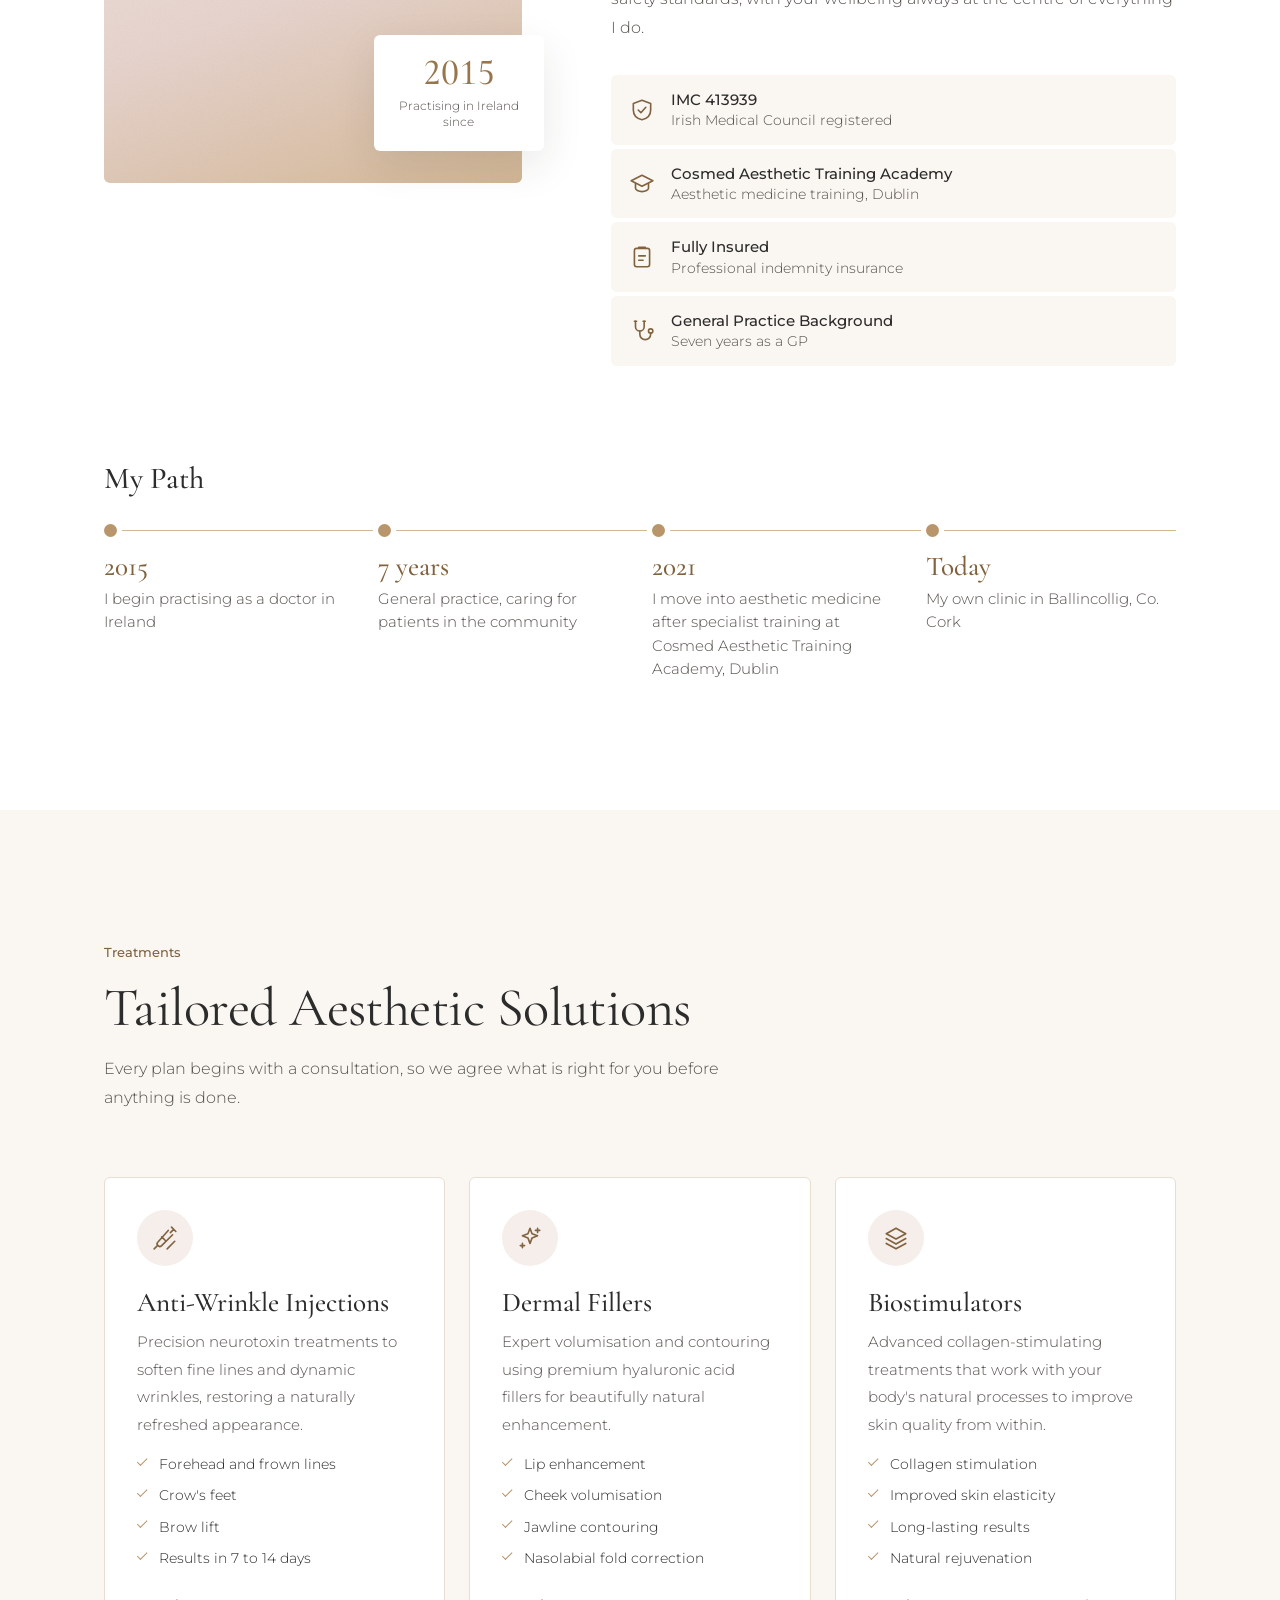
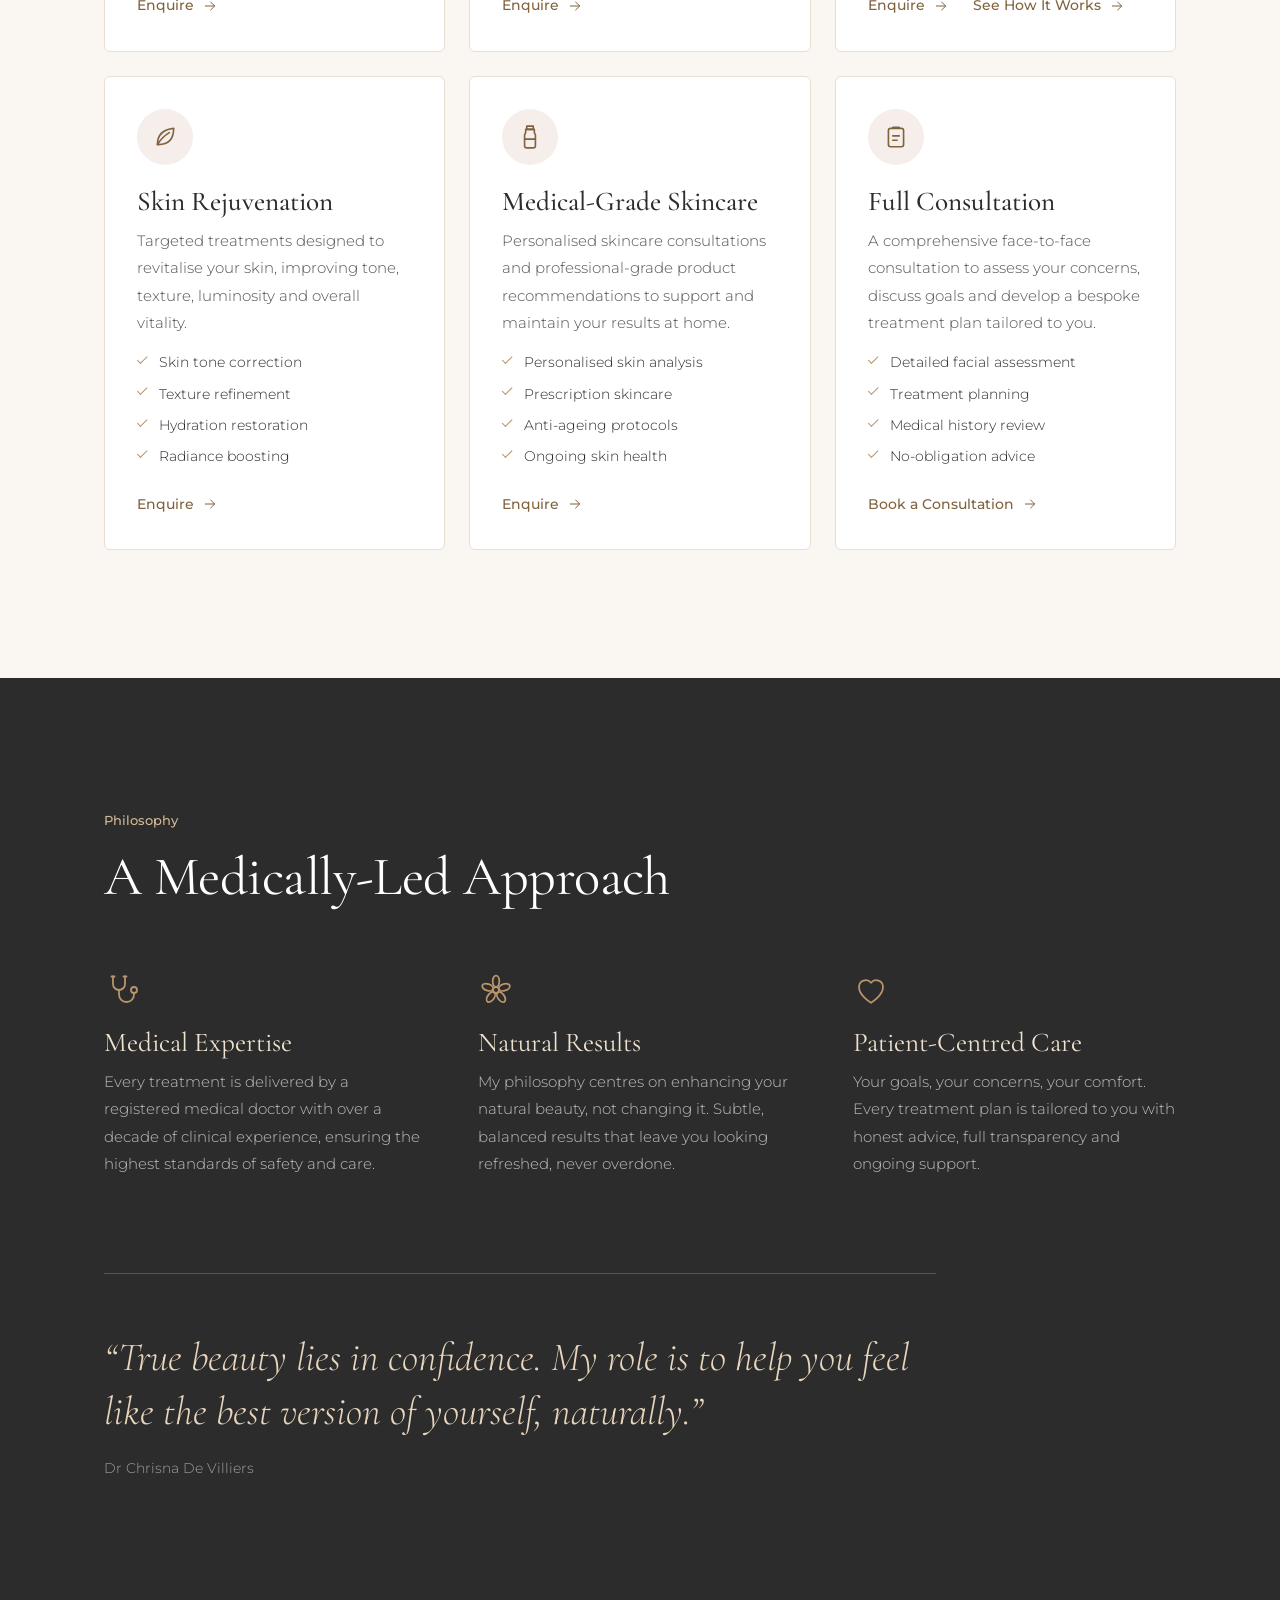
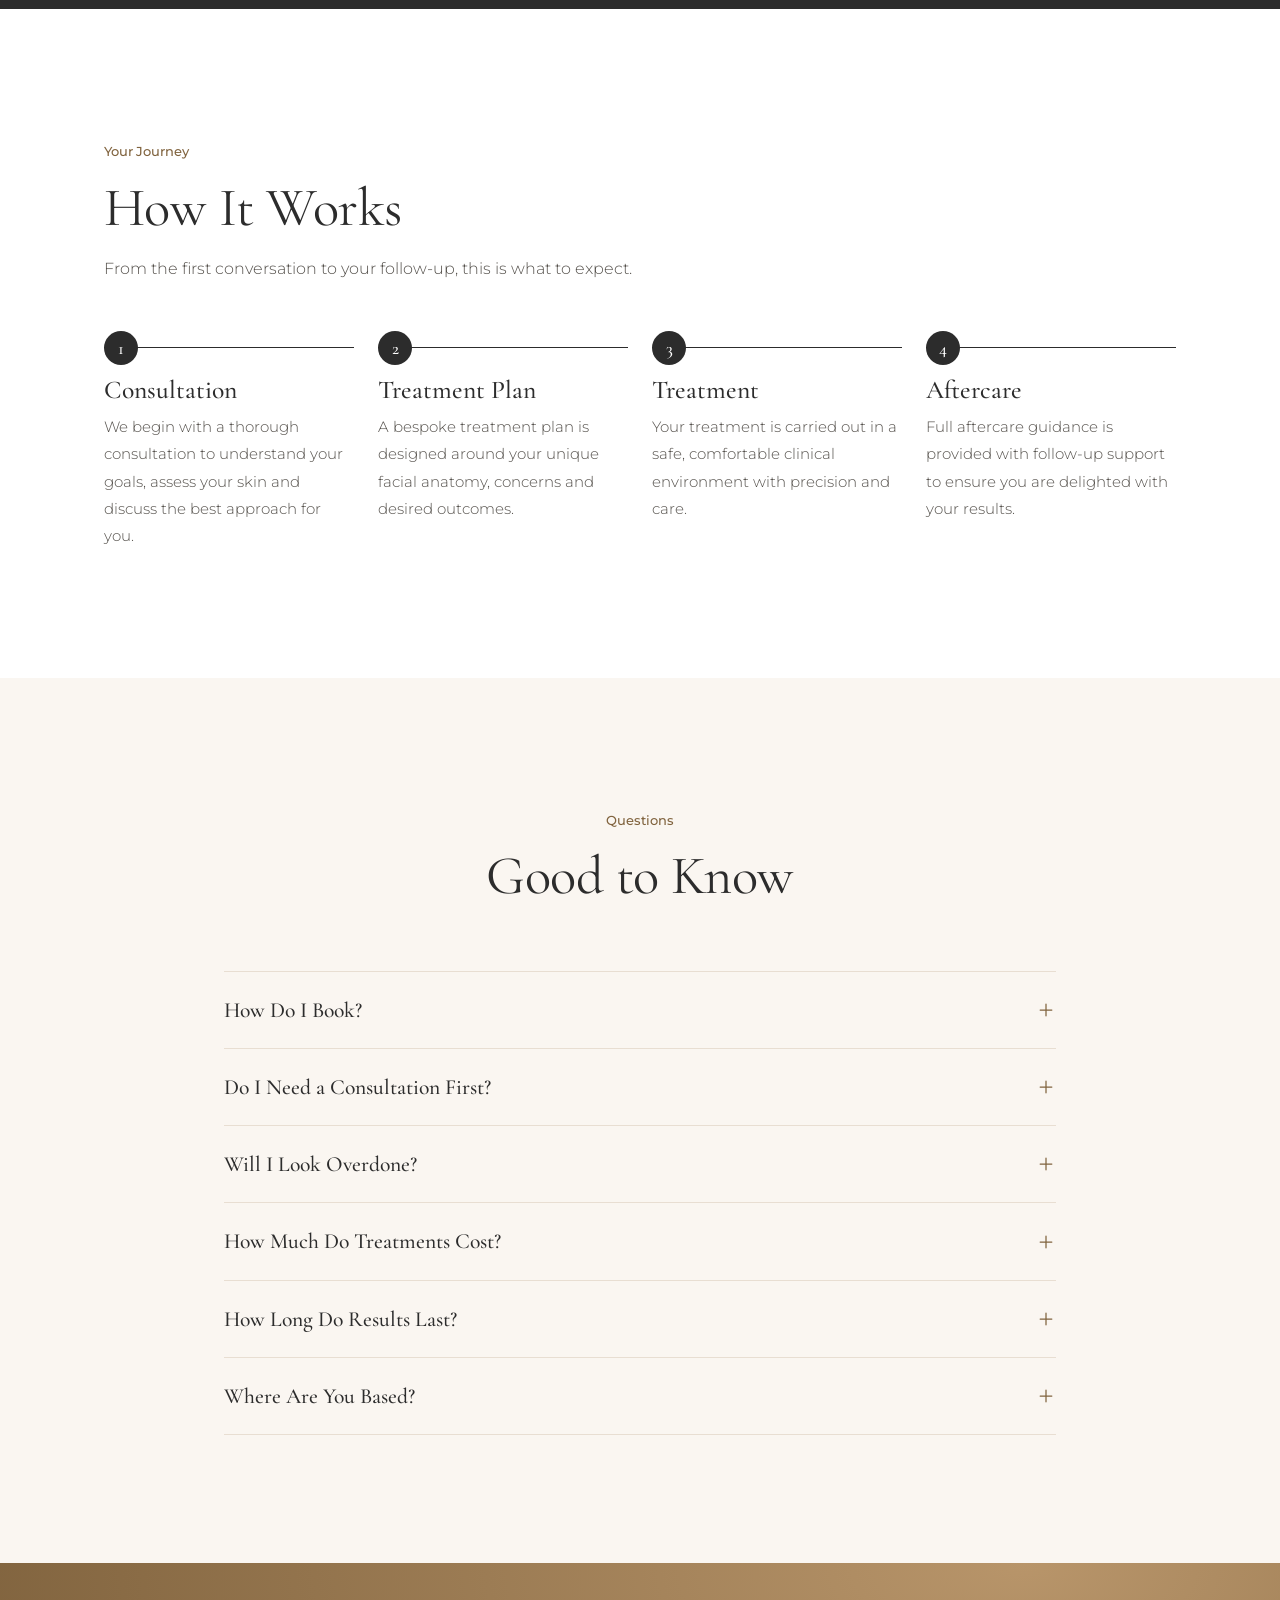
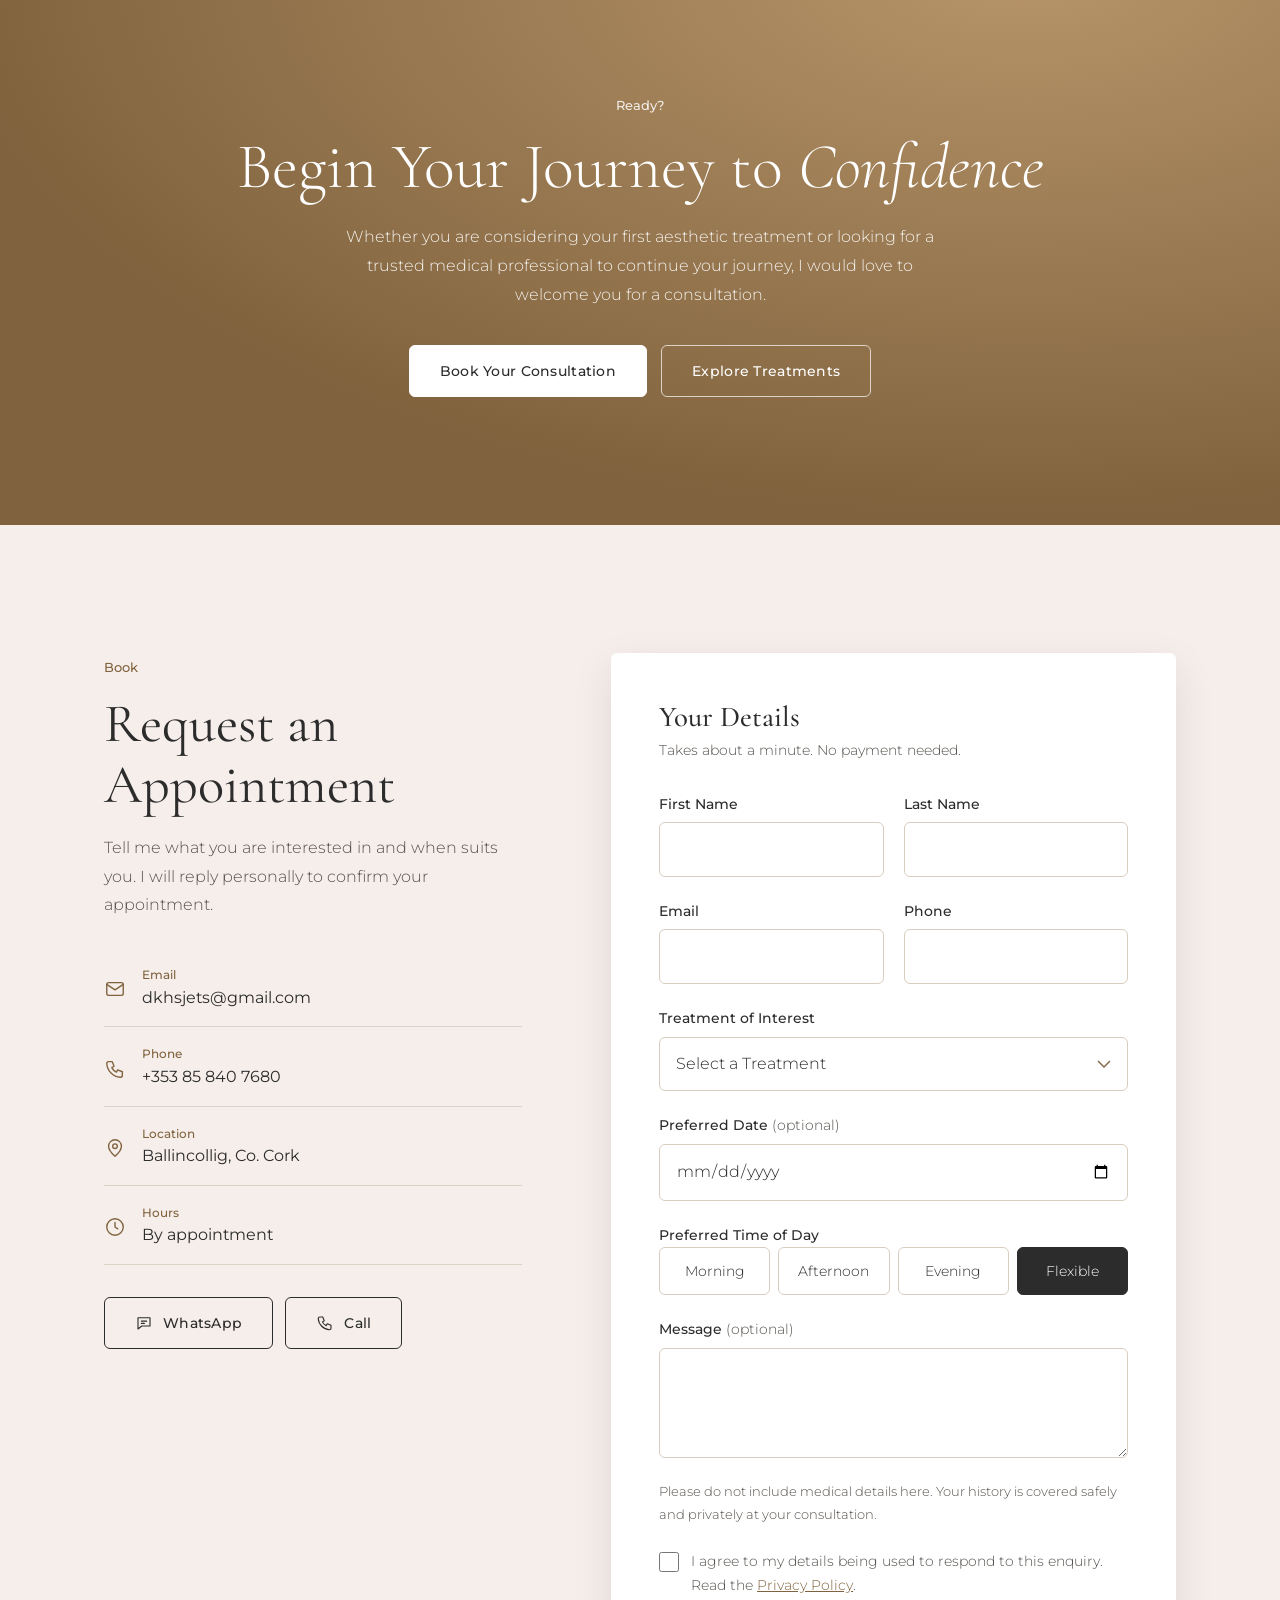
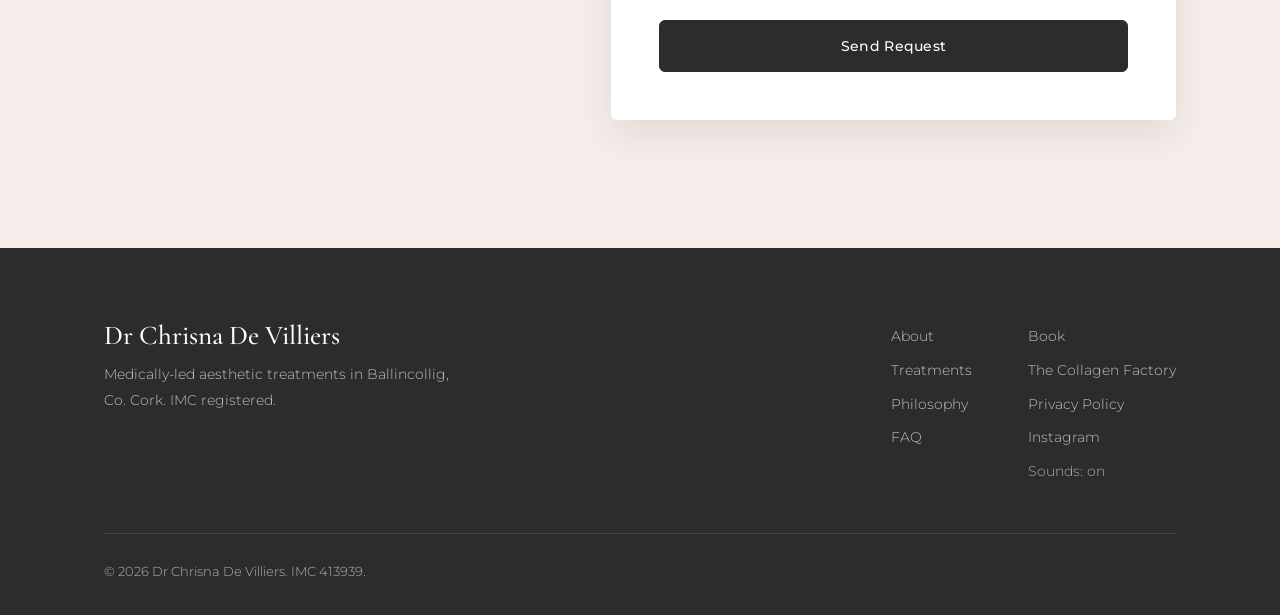
==== commit 8eaf7fc6: "Title Case for headings, buttons, nav and labels; smooth scroll-scrubbed collagen page - Collagen pa" ====
--- a/index.html
+++ b/index.html
@@ -21,7 +21,7 @@
     <link rel="manifest" href="site.webmanifest">
     <link rel="preload" href="fonts/montserrat.woff" as="font" type="font/woff" crossorigin>
     <link rel="preload" href="fonts/cormorant.woff" as="font" type="font/woff" crossorigin>
-    <link rel="stylesheet" href="style.css?v=1791043912">
+    <link rel="stylesheet" href="style.css?v=1791044235">
     <script type="application/ld+json">
     {
         "@context": "https://schema.org",
@@ -67,7 +67,7 @@
 
 <header class="site-header" id="siteHeader">
     <div class="wrap header-row">
-        <a class="wordmark" href="#top" aria-label="Dr Chrisna De Villiers, home"><b>Dr Chrisna De Villiers</b><small>Aesthetic medicine</small></a>
+        <a class="wordmark" href="#top" aria-label="Dr Chrisna De Villiers, home"><b>Dr Chrisna De Villiers</b><small>Aesthetic Medicine</small></a>
         <nav class="nav" id="nav" aria-label="Main">
             <ul>
                 <li><a href="#about">About</a></li>
@@ -76,7 +76,7 @@
                 <li><a href="#process">Process</a></li>
                 <li><a href="#faq">FAQ</a></li>
                 <li data-shop-link hidden><a href="shop.html">Shop</a></li>
-                <li><a class="btn btn-solid btn-sm" href="#book">Book now</a></li>
+                <li><a class="btn btn-solid btn-sm" href="#book">Book Now</a></li>
             </ul>
         </nav>
         <button class="menu-btn" id="menuBtn" type="button" aria-label="Open menu" aria-expanded="false" aria-controls="nav"><span></span><span></span></button>
@@ -89,12 +89,12 @@
     <section class="hero" id="top">
         <div class="wrap hero-grid">
             <div class="hero-copy">
-                <span class="badge">IMC registered medical doctor</span>
-                <h1 class="hero-title">Enhance your natural <em>beauty</em></h1>
+                <span class="badge">IMC Registered Medical Doctor</span>
+                <h1 class="hero-title">Enhance Your Natural <em>Beauty</em></h1>
                 <p class="hero-sub">Medically-led aesthetic treatments focused on natural, balanced results and healthy ageing. Expert care you can trust, delivered by a registered medical doctor in Ballincollig, Cork.</p>
                 <div class="hero-actions">
-                    <a class="btn btn-solid" href="#book">Book a consultation</a>
-                    <a class="btn btn-ghost" href="#treatments">View treatments</a>
+                    <a class="btn btn-solid" href="#book">Book a Consultation</a>
+                    <a class="btn btn-ghost" href="#treatments">View Treatments</a>
                 </div>
                 <ul class="hero-trust">
                     <li><svg class="icon"><use href="#i-shield"/></svg>IMC 413939</li>
@@ -139,20 +139,20 @@
             </div>
             <div class="about-copy">
                 <span class="kicker">About Dr De Villiers</span>
-                <h2>Where medicine meets aesthetics</h2>
+                <h2>Where Medicine Meets Aesthetics</h2>
                 <p>I am a registered medical doctor with the Irish Medical Council (IMC 413939), practising in Ireland since 2015. After seven fulfilling years as a General Practitioner, I transitioned into aesthetic medicine in 2021 following specialised training at Cosmed Academy in Dublin.</p>
                 <p>Since then, I have treated thousands of patients using neurotoxins, dermal fillers, biostimulators and medical-grade skincare. My approach combines my extensive medical background with aesthetic expertise to create tailored treatment plans focused on natural, balanced results and healthy ageing.</p>
                 <p>Every treatment is delivered according to current Irish medical and safety standards, with your wellbeing always at the centre of everything I do.</p>
                 <ul class="creds">
                     <li><svg class="icon"><use href="#i-shield"/></svg><div><b>IMC 413939</b><span>Irish Medical Council registered</span></div></li>
                     <li><svg class="icon"><use href="#i-cap"/></svg><div><b>Cosmed Aesthetic Training Academy</b><span>Aesthetic medicine training, Dublin</span></div></li>
-                    <li><svg class="icon"><use href="#i-clipboard"/></svg><div><b>Fully insured</b><span>Professional indemnity insurance</span></div></li>
-                    <li><svg class="icon"><use href="#i-steth"/></svg><div><b>General practice background</b><span>Seven years as a GP</span></div></li>
+                    <li><svg class="icon"><use href="#i-clipboard"/></svg><div><b>Fully Insured</b><span>Professional indemnity insurance</span></div></li>
+                    <li><svg class="icon"><use href="#i-steth"/></svg><div><b>General Practice Background</b><span>Seven years as a GP</span></div></li>
                 </ul>
             </div>
         </div>
         <div class="wrap path-wrap">
-            <h3 class="path-title">My path</h3>
+            <h3 class="path-title">My Path</h3>
             <ol class="path">
                 <li><b>2015</b><span>I begin practising as a doctor in Ireland</span></li>
                 <li><b>7 years</b><span>General practice, caring for patients in the community</span></li>
@@ -167,7 +167,7 @@
         <div class="wrap">
             <div class="head center">
                 <span class="kicker">Meet Dr De Villiers</span>
-                <h2>A little about my approach</h2>
+                <h2>A Little About My Approach</h2>
             </div>
             <div class="video-frame photo" id="videoFrame">
                 <button class="video-play" id="videoPlay" type="button" aria-label="Play video"><svg class="icon"><use href="#i-play"/></svg></button>
@@ -180,51 +180,51 @@
         <div class="wrap">
             <div class="head">
                 <span class="kicker">Treatments</span>
-                <h2>Tailored aesthetic solutions</h2>
+                <h2>Tailored Aesthetic Solutions</h2>
                 <p>Every plan begins with a consultation, so we agree what is right for you before anything is done.</p>
             </div>
             <div class="treat-grid">
                 <article class="card treat">
                     <span class="icon-disc"><svg class="icon"><use href="#i-syringe"/></svg></span>
-                    <h3>Anti-wrinkle injections</h3>
+                    <h3>Anti-Wrinkle Injections</h3>
                     <p>Precision neurotoxin treatments to soften fine lines and dynamic wrinkles, restoring a naturally refreshed appearance.</p>
                     <ul class="ticks"><li>Forehead and frown lines</li><li>Crow's feet</li><li>Brow lift</li><li>Results in 7 to 14 days</li></ul>
-                    <a class="more" href="#book" data-treatment="Anti-wrinkle injections">Enquire <svg class="icon"><use href="#i-arrow"/></svg></a>
+                    <a class="more" href="#book" data-treatment="Anti-Wrinkle Injections">Enquire <svg class="icon"><use href="#i-arrow"/></svg></a>
                 </article>
                 <article class="card treat">
                     <span class="icon-disc"><svg class="icon"><use href="#i-sparkle"/></svg></span>
-                    <h3>Dermal fillers</h3>
+                    <h3>Dermal Fillers</h3>
                     <p>Expert volumisation and contouring using premium hyaluronic acid fillers for beautifully natural enhancement.</p>
                     <ul class="ticks"><li>Lip enhancement</li><li>Cheek volumisation</li><li>Jawline contouring</li><li>Nasolabial fold correction</li></ul>
-                    <a class="more" href="#book" data-treatment="Dermal fillers">Enquire <svg class="icon"><use href="#i-arrow"/></svg></a>
+                    <a class="more" href="#book" data-treatment="Dermal Fillers">Enquire <svg class="icon"><use href="#i-arrow"/></svg></a>
                 </article>
                 <article class="card treat">
                     <span class="icon-disc"><svg class="icon"><use href="#i-layers"/></svg></span>
                     <h3>Biostimulators</h3>
                     <p>Advanced collagen-stimulating treatments that work with your body's natural processes to improve skin quality from within.</p>
                     <ul class="ticks"><li>Collagen stimulation</li><li>Improved skin elasticity</li><li>Long-lasting results</li><li>Natural rejuvenation</li></ul>
-                    <span class="more-row"><a class="more" href="#book" data-treatment="Biostimulators">Enquire <svg class="icon"><use href="#i-arrow"/></svg></a><a class="more" href="collagen.html">See how it works <svg class="icon"><use href="#i-arrow"/></svg></a></span>
+                    <span class="more-row"><a class="more" href="#book" data-treatment="Biostimulators">Enquire <svg class="icon"><use href="#i-arrow"/></svg></a><a class="more" href="collagen.html">See How It Works <svg class="icon"><use href="#i-arrow"/></svg></a></span>
                 </article>
                 <article class="card treat">
                     <span class="icon-disc"><svg class="icon"><use href="#i-leaf"/></svg></span>
-                    <h3>Skin rejuvenation</h3>
+                    <h3>Skin Rejuvenation</h3>
                     <p>Targeted treatments designed to revitalise your skin, improving tone, texture, luminosity and overall vitality.</p>
                     <ul class="ticks"><li>Skin tone correction</li><li>Texture refinement</li><li>Hydration restoration</li><li>Radiance boosting</li></ul>
-                    <a class="more" href="#book" data-treatment="Skin rejuvenation">Enquire <svg class="icon"><use href="#i-arrow"/></svg></a>
+                    <a class="more" href="#book" data-treatment="Skin Rejuvenation">Enquire <svg class="icon"><use href="#i-arrow"/></svg></a>
                 </article>
                 <article class="card treat">
                     <span class="icon-disc"><svg class="icon"><use href="#i-bottle"/></svg></span>
-                    <h3>Medical-grade skincare</h3>
+                    <h3>Medical-Grade Skincare</h3>
                     <p>Personalised skincare consultations and professional-grade product recommendations to support and maintain your results at home.</p>
                     <ul class="ticks"><li>Personalised skin analysis</li><li>Prescription skincare</li><li>Anti-ageing protocols</li><li>Ongoing skin health</li></ul>
-                    <a class="more" href="#book" data-treatment="Medical-grade skincare">Enquire <svg class="icon"><use href="#i-arrow"/></svg></a>
+                    <a class="more" href="#book" data-treatment="Medical-Grade Skincare">Enquire <svg class="icon"><use href="#i-arrow"/></svg></a>
                 </article>
                 <article class="card treat">
                     <span class="icon-disc"><svg class="icon"><use href="#i-clipboard"/></svg></span>
-                    <h3>Full consultation</h3>
+                    <h3>Full Consultation</h3>
                     <p>A comprehensive face-to-face consultation to assess your concerns, discuss goals and develop a bespoke treatment plan tailored to you.</p>
                     <ul class="ticks"><li>Detailed facial assessment</li><li>Treatment planning</li><li>Medical history review</li><li>No-obligation advice</li></ul>
-                    <a class="more" href="#book" data-treatment="Full consultation">Book a consultation <svg class="icon"><use href="#i-arrow"/></svg></a>
+                    <a class="more" href="#book" data-treatment="Full Consultation">Book a Consultation <svg class="icon"><use href="#i-arrow"/></svg></a>
                 </article>
             </div>
         </div>
@@ -235,22 +235,22 @@
         <div class="wrap">
             <div class="head">
                 <span class="kicker">Philosophy</span>
-                <h2>A medically-led approach</h2>
+                <h2>A Medically-Led Approach</h2>
             </div>
             <div class="pillars">
                 <div class="pillar">
                     <svg class="icon"><use href="#i-steth"/></svg>
-                    <h3>Medical expertise</h3>
+                    <h3>Medical Expertise</h3>
                     <p>Every treatment is delivered by a registered medical doctor with over a decade of clinical experience, ensuring the highest standards of safety and care.</p>
                 </div>
                 <div class="pillar">
                     <svg class="icon"><use href="#i-flower"/></svg>
-                    <h3>Natural results</h3>
+                    <h3>Natural Results</h3>
                     <p>My philosophy centres on enhancing your natural beauty, not changing it. Subtle, balanced results that leave you looking refreshed, never overdone.</p>
                 </div>
                 <div class="pillar">
                     <svg class="icon"><use href="#i-heart"/></svg>
-                    <h3>Patient-centred care</h3>
+                    <h3>Patient-Centred Care</h3>
                     <p>Your goals, your concerns, your comfort. Every treatment plan is tailored to you with honest advice, full transparency and ongoing support.</p>
                 </div>
             </div>
@@ -265,13 +265,13 @@
     <section class="section" id="process">
         <div class="wrap">
             <div class="head">
-                <span class="kicker">Your journey</span>
-                <h2>How it works</h2>
+                <span class="kicker">Your Journey</span>
+                <h2>How It Works</h2>
                 <p>From the first conversation to your follow-up, this is what to expect.</p>
             </div>
             <ol class="steps">
                 <li class="step"><h3>Consultation</h3><p>We begin with a thorough consultation to understand your goals, assess your skin and discuss the best approach for you.</p></li>
-                <li class="step"><h3>Treatment plan</h3><p>A bespoke treatment plan is designed around your unique facial anatomy, concerns and desired outcomes.</p></li>
+                <li class="step"><h3>Treatment Plan</h3><p>A bespoke treatment plan is designed around your unique facial anatomy, concerns and desired outcomes.</p></li>
                 <li class="step"><h3>Treatment</h3><p>Your treatment is carried out in a safe, comfortable clinical environment with precision and care.</p></li>
                 <li class="step"><h3>Aftercare</h3><p>Full aftercare guidance is provided with follow-up support to ensure you are delighted with your results.</p></li>
             </ol>
@@ -283,31 +283,31 @@
         <div class="wrap">
             <div class="head center">
                 <span class="kicker">Questions</span>
-                <h2>Good to know</h2>
+                <h2>Good to Know</h2>
             </div>
             <div class="faq">
                 <details>
-                    <summary>How do I book?<svg class="icon"><use href="#i-plus"/></svg></summary>
+                    <summary>How Do I Book?<svg class="icon"><use href="#i-plus"/></svg></summary>
                     <p>Send a request using the form below with your preferred date and time of day. Dr De Villiers replies personally to confirm your appointment. You can also message on WhatsApp or call if you prefer.</p>
                 </details>
                 <details>
-                    <summary>Do I need a consultation first?<svg class="icon"><use href="#i-plus"/></svg></summary>
+                    <summary>Do I Need a Consultation First?<svg class="icon"><use href="#i-plus"/></svg></summary>
                     <p>Yes. Every treatment plan begins with a consultation, so your goals, medical history and options are discussed before anything is done. There is no obligation to proceed.</p>
                 </details>
                 <details>
-                    <summary>Will I look overdone?<svg class="icon"><use href="#i-plus"/></svg></summary>
+                    <summary>Will I Look Overdone?<svg class="icon"><use href="#i-plus"/></svg></summary>
                     <p>No. The aim is to enhance your natural features, not change them. You will get honest advice, including when a treatment is not the right choice for you.</p>
                 </details>
                 <details>
-                    <summary>How much do treatments cost?<svg class="icon"><use href="#i-plus"/></svg></summary>
+                    <summary>How Much Do Treatments Cost?<svg class="icon"><use href="#i-plus"/></svg></summary>
                     <p>Cost depends on the treatment and your individual plan. You will be given clear pricing when your appointment is confirmed or at your consultation, before any treatment goes ahead.</p>
                 </details>
                 <details>
-                    <summary>How long do results last?<svg class="icon"><use href="#i-plus"/></svg></summary>
+                    <summary>How Long Do Results Last?<svg class="icon"><use href="#i-plus"/></svg></summary>
                     <p>It varies by treatment and by person. Your expected results, timelines and any follow-up are explained at your consultation.</p>
                 </details>
                 <details>
-                    <summary>Where are you based?<svg class="icon"><use href="#i-plus"/></svg></summary>
+                    <summary>Where Are You Based?<svg class="icon"><use href="#i-plus"/></svg></summary>
                     <p>In Ballincollig, Co. Cork. The full address and directions are sent with your appointment confirmation.</p>
                 </details>
             </div>
@@ -318,11 +318,11 @@
     <section class="cta" id="cta">
         <div class="wrap">
             <span class="kicker">Ready?</span>
-            <h2>Begin your journey to <em>confidence</em></h2>
+            <h2>Begin Your Journey to <em>Confidence</em></h2>
             <p>Whether you are considering your first aesthetic treatment or looking for a trusted medical professional to continue your journey, I would love to welcome you for a consultation.</p>
             <div class="cta-actions">
-                <a class="btn btn-light" href="#book">Book your consultation</a>
-                <a class="btn btn-outline-light" href="#treatments">Explore treatments</a>
+                <a class="btn btn-light" href="#book">Book Your Consultation</a>
+                <a class="btn btn-outline-light" href="#treatments">Explore Treatments</a>
             </div>
         </div>
     </section>
@@ -332,7 +332,7 @@
         <div class="wrap book-grid">
             <div class="book-copy">
                 <span class="kicker">Book</span>
-                <h2>Request an appointment</h2>
+                <h2>Request an Appointment</h2>
                 <p>Tell me what you are interested in and when suits you. I will reply personally to confirm your appointment.</p>
                 <ul class="contact-list">
                     <li data-hide-if-empty><svg class="icon"><use href="#i-mail"/></svg><div><small>Email</small><a class="val" data-cfg="email" href="#"></a></div></li>
@@ -349,39 +349,39 @@
 
             <div class="book-form sent" id="sentPanel" hidden tabindex="-1">
                 <span class="icon-disc"><svg class="icon"><use href="#i-check"/></svg></span>
-                <h3>Thank you, <span id="sentName"></span></h3>
+                <h3>Thank You, <span id="sentName"></span></h3>
                 <p>Your request has been sent. Dr De Villiers will reply personally to confirm your appointment, usually by email or phone.</p>
-                <button class="btn btn-ghost" type="button" id="sentAgain">Send another request</button>
+                <button class="btn btn-ghost" type="button" id="sentAgain">Send Another Request</button>
             </div>
 
             <form class="book-form" id="enquiryForm" novalidate>
-                <h3>Your details</h3>
+                <h3>Your Details</h3>
                 <p class="lead">Takes about a minute. No payment needed.</p>
                 <div class="hp" aria-hidden="true"><label>Leave this empty <input type="text" name="botcheck" tabindex="-1" autocomplete="off"></label></div>
                 <div class="form-grid">
-                    <div class="field"><label for="firstName">First name</label><input class="control" id="firstName" name="first_name" type="text" required autocomplete="given-name" autocapitalize="words" enterkeyhint="next"></div>
-                    <div class="field"><label for="lastName">Last name</label><input class="control" id="lastName" name="last_name" type="text" required autocomplete="family-name" autocapitalize="words" enterkeyhint="next"></div>
+                    <div class="field"><label for="firstName">First Name</label><input class="control" id="firstName" name="first_name" type="text" required autocomplete="given-name" autocapitalize="words" enterkeyhint="next"></div>
+                    <div class="field"><label for="lastName">Last Name</label><input class="control" id="lastName" name="last_name" type="text" required autocomplete="family-name" autocapitalize="words" enterkeyhint="next"></div>
                     <div class="field"><label for="email">Email</label><input class="control" id="email" name="email" type="email" required autocomplete="email" inputmode="email" autocapitalize="off" spellcheck="false" enterkeyhint="next"></div>
                     <div class="field"><label for="phone">Phone</label><input class="control" id="phone" name="phone" type="tel" required autocomplete="tel" inputmode="tel"></div>
                     <div class="field span2">
-                        <label for="treatment">Treatment of interest</label>
+                        <label for="treatment">Treatment of Interest</label>
                         <select class="control" id="treatment" name="treatment" required>
-                            <option value="">Select a treatment</option>
-                            <option>Anti-wrinkle injections</option>
-                            <option>Dermal fillers</option>
+                            <option value="">Select a Treatment</option>
+                            <option>Anti-Wrinkle Injections</option>
+                            <option>Dermal Fillers</option>
                             <option>Biostimulators</option>
-                            <option>Skin rejuvenation</option>
-                            <option>Medical-grade skincare</option>
-                            <option>Full consultation</option>
-                            <option>Not sure, I need advice</option>
+                            <option>Skin Rejuvenation</option>
+                            <option>Medical-Grade Skincare</option>
+                            <option>Full Consultation</option>
+                            <option>Not Sure, I Need Advice</option>
                         </select>
                     </div>
                     <div class="field span2">
-                        <label for="date">Preferred date <span class="opt">(optional)</span></label>
+                        <label for="date">Preferred Date <span class="opt">(optional)</span></label>
                         <input class="control" id="date" name="preferred_date" type="date">
                     </div>
                     <fieldset class="field span2 chips-wrap" style="border:0">
-                        <legend class="legend">Preferred time of day</legend>
+                        <legend class="legend">Preferred Time of Day</legend>
                         <div class="chips">
                             <label class="chip"><input type="radio" name="preferred_time" value="Morning"><span>Morning</span></label>
                             <label class="chip"><input type="radio" name="preferred_time" value="Afternoon"><span>Afternoon</span></label>
@@ -391,9 +391,9 @@
                     </fieldset>
                     <div class="field span2"><label for="message">Message <span class="opt">(optional)</span></label><textarea class="control" id="message" name="message"></textarea></div>
                     <p class="form-note span2">Please do not include medical details here. Your history is covered safely and privately at your consultation.</p>
-                    <label class="consent span2"><input type="checkbox" id="consent" name="consent" required><span>I agree to my details being used to respond to this enquiry. Read the <a href="privacy.html">privacy policy</a>.</span></label>
+                    <label class="consent span2"><input type="checkbox" id="consent" name="consent" required><span>I agree to my details being used to respond to this enquiry. Read the <a href="privacy.html">Privacy Policy</a>.</span></label>
                     <div class="status span2" id="formStatus" role="status" aria-live="polite"></div>
-                    <div class="span2"><button class="btn btn-solid" type="submit" id="formSubmit" style="width:100%">Send request</button></div>
+                    <div class="span2"><button class="btn btn-solid" type="submit" id="formSubmit" style="width:100%">Send Request</button></div>
                 </div>
             </form>
         </div>
@@ -416,8 +416,8 @@
                 </ul>
                 <ul>
                     <li><a href="#book">Book</a></li>
-                    <li><a href="collagen.html">The collagen factory</a></li>
-                    <li><a href="privacy.html">Privacy policy</a></li>
+                    <li><a href="collagen.html">The Collagen Factory</a></li>
+                    <li><a href="privacy.html">Privacy Policy</a></li>
                     <li><a data-cfg="instagram" href="#" hidden>Instagram</a></li>
                 </ul>
             </div>
@@ -433,12 +433,12 @@
 <div class="dock" id="dock">
     <a class="btn btn-ghost" data-cfg="phone" data-show="false" href="#" aria-label="Call"><svg class="icon"><use href="#i-phone"/></svg>Call</a>
     <a class="btn btn-ghost" data-cfg="whatsapp" href="#" aria-label="WhatsApp"><svg class="icon"><use href="#i-chat"/></svg>Chat</a>
-    <a class="btn btn-solid" href="#book">Book now</a>
+    <a class="btn btn-solid" href="#book">Book Now</a>
 </div>
 
-<script src="config.js?v=1791043912"></script>
-<script src="products.js?v=1791043912"></script>
-<script src="script.js?v=1791043912" defer></script>
-<script src="polish.js?v=1791043912" defer></script>
+<script src="config.js?v=1791044235"></script>
+<script src="products.js?v=1791044235"></script>
+<script src="script.js?v=1791044235" defer></script>
+<script src="polish.js?v=1791044235" defer></script>
 </body>
 </html>
